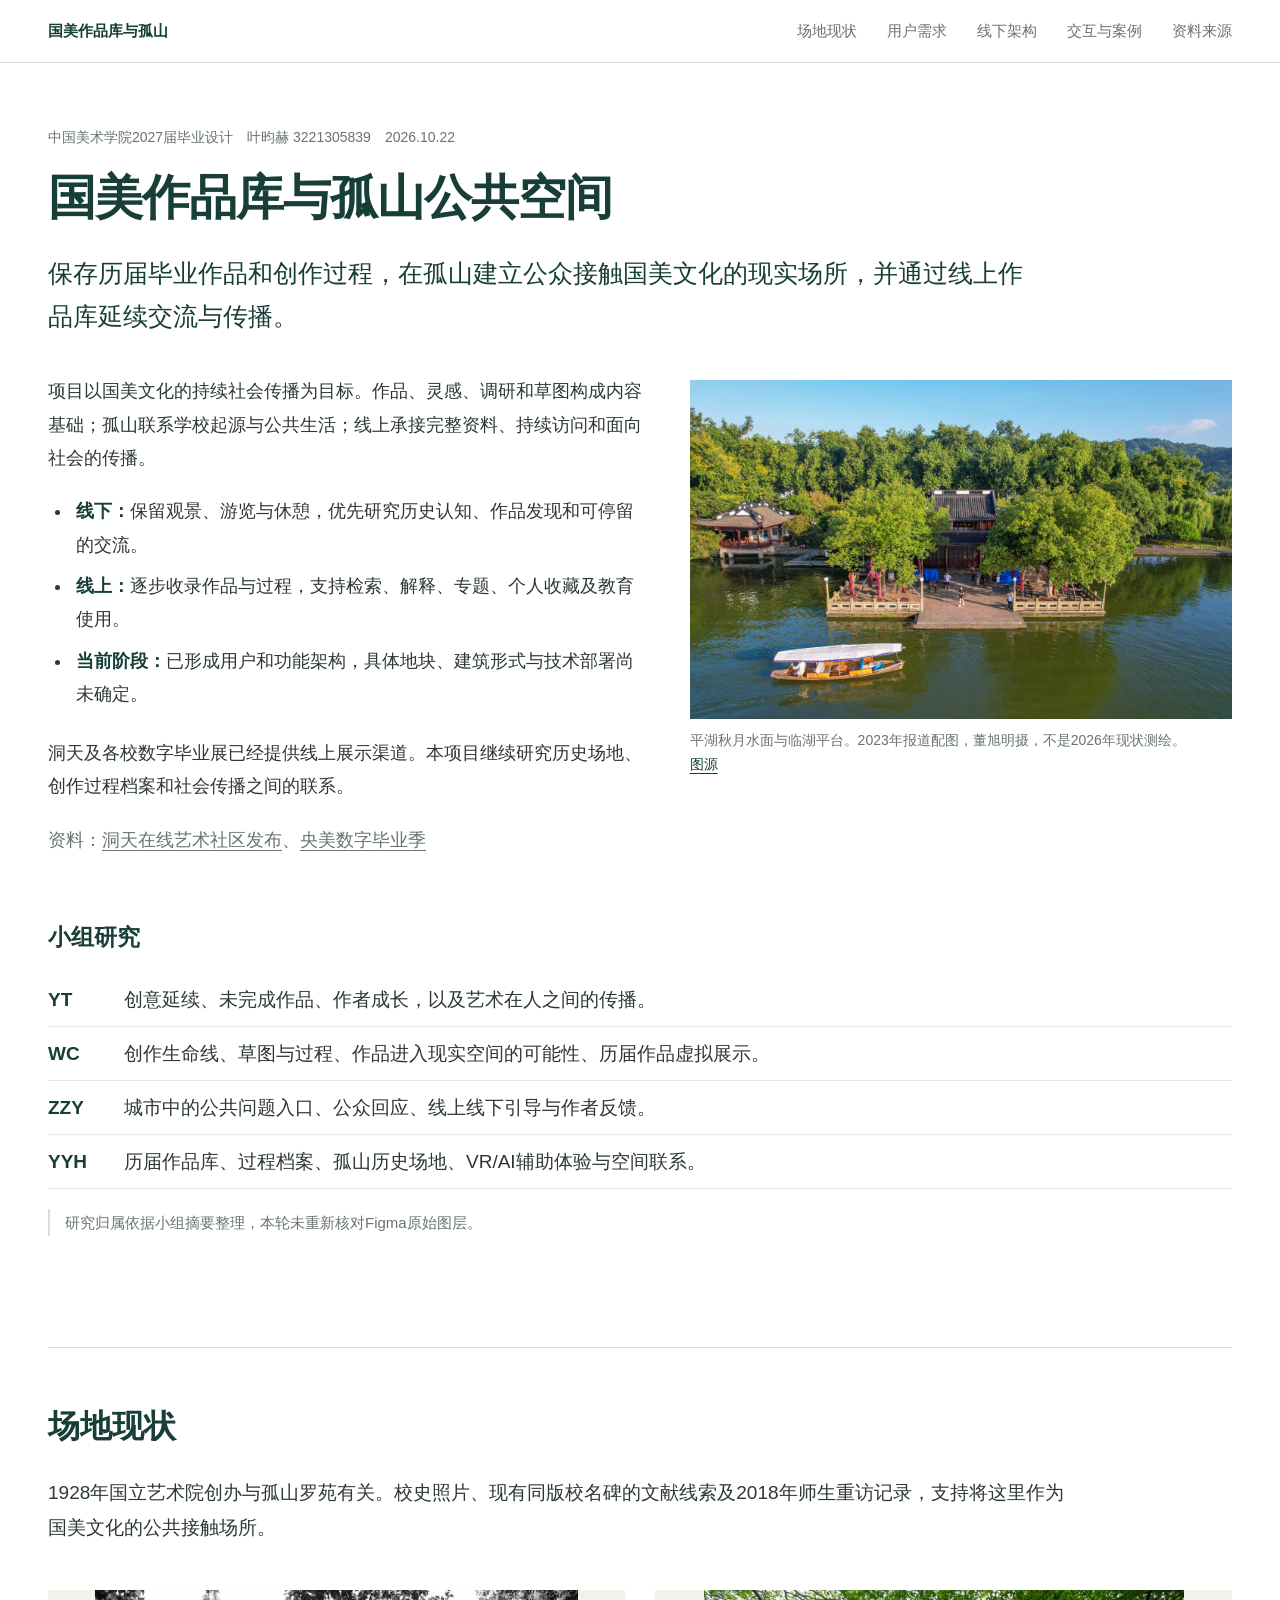
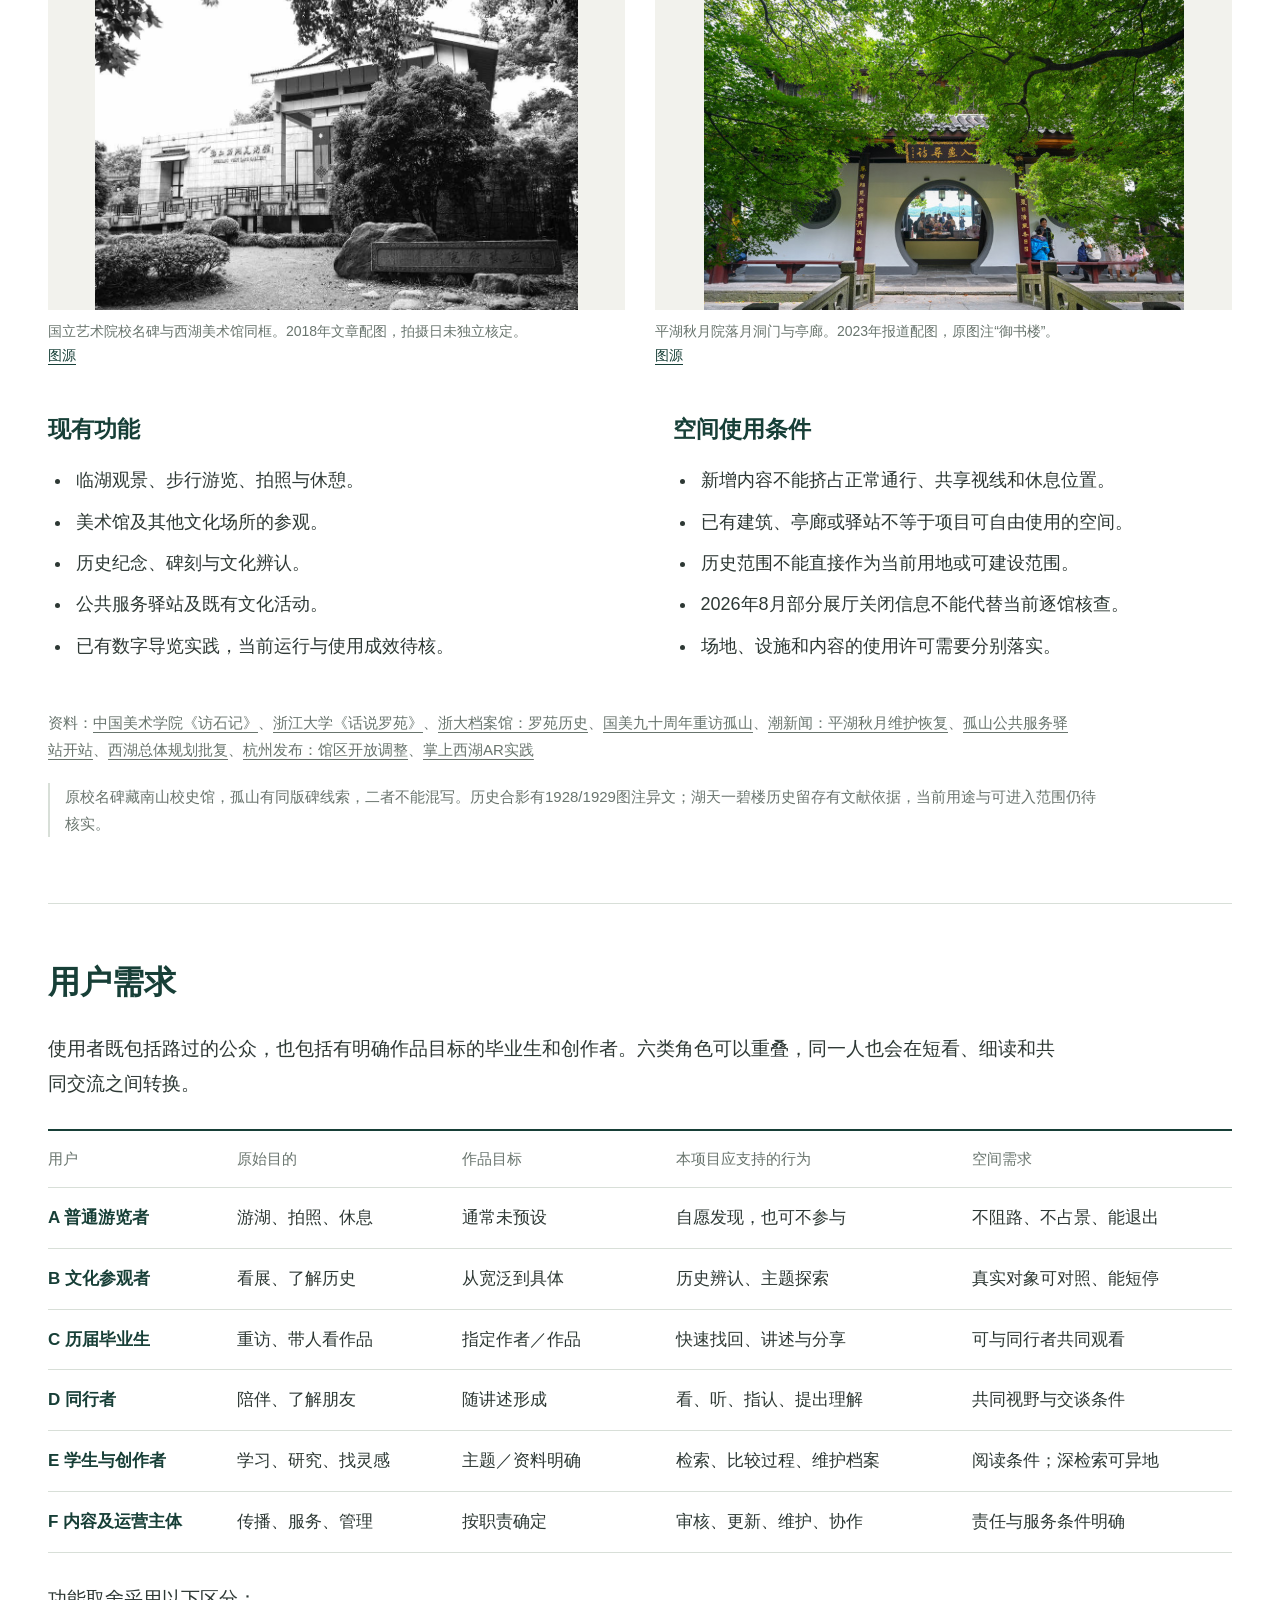
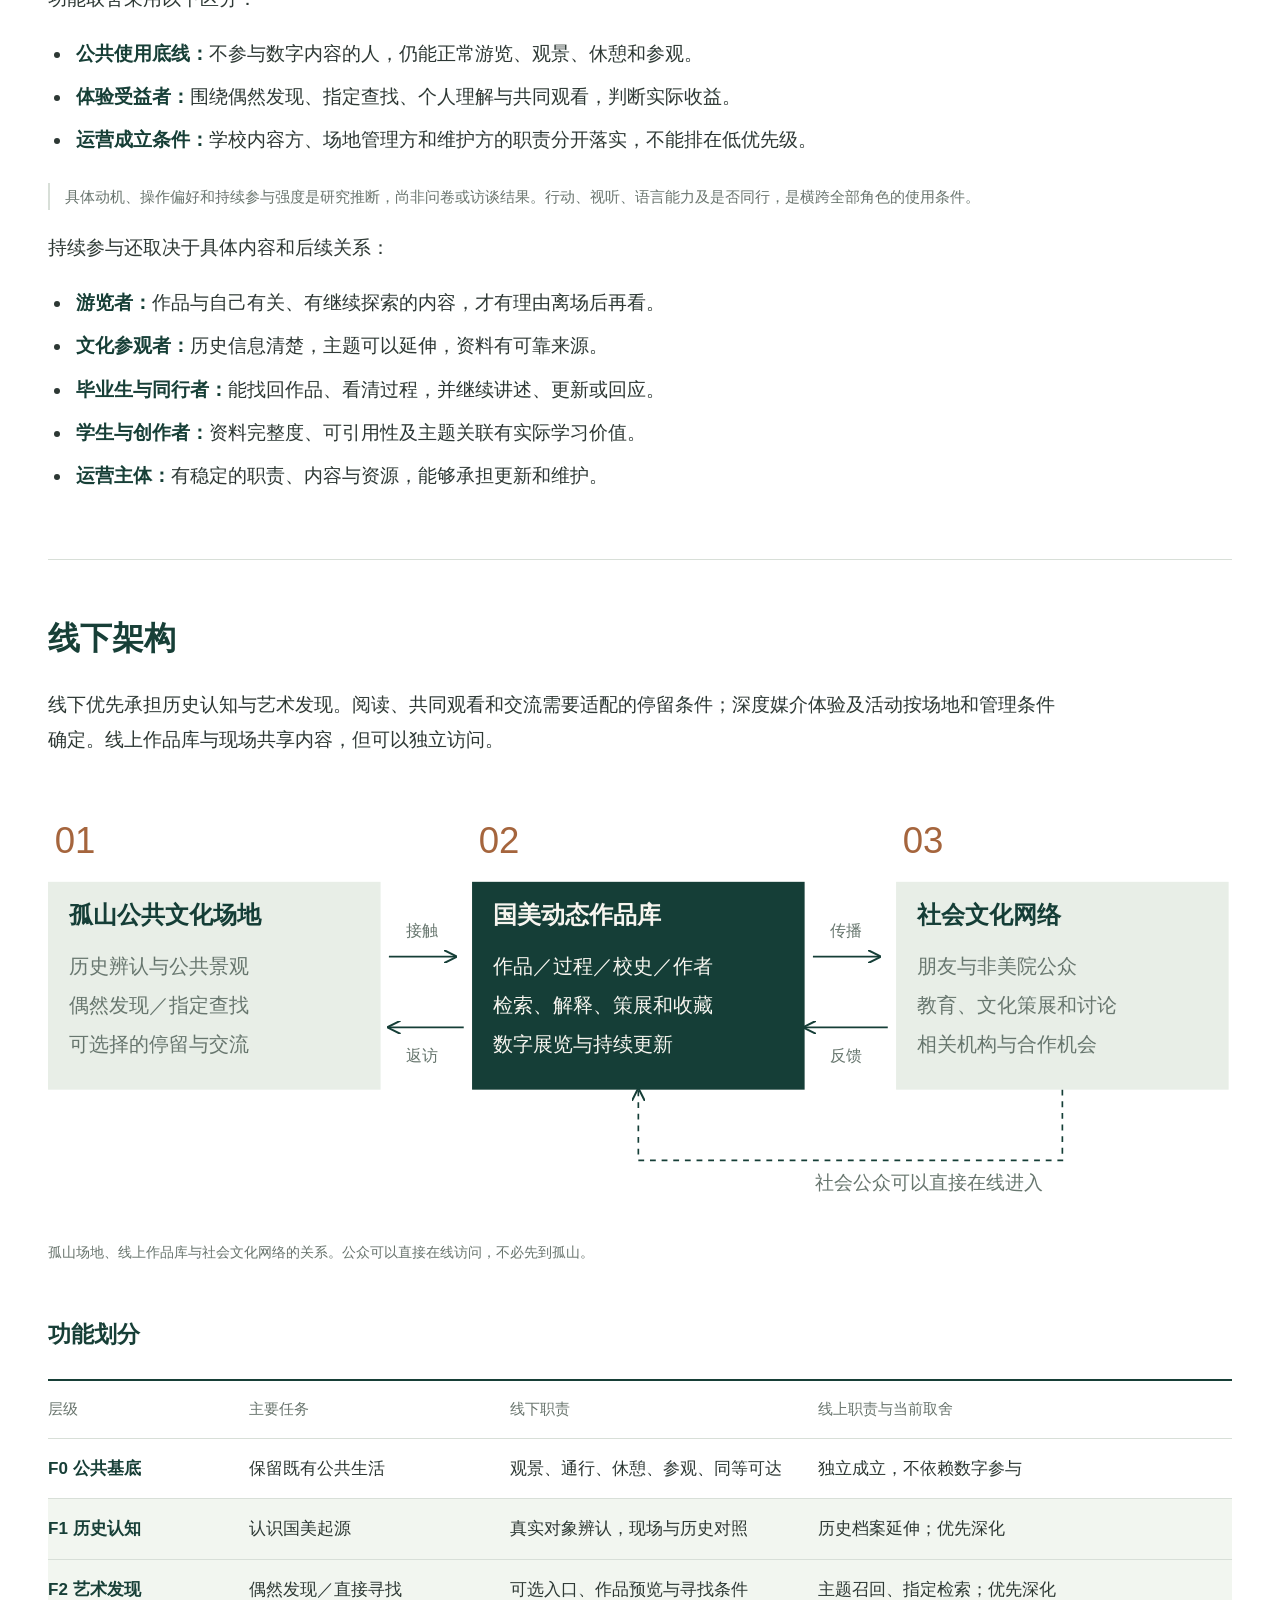
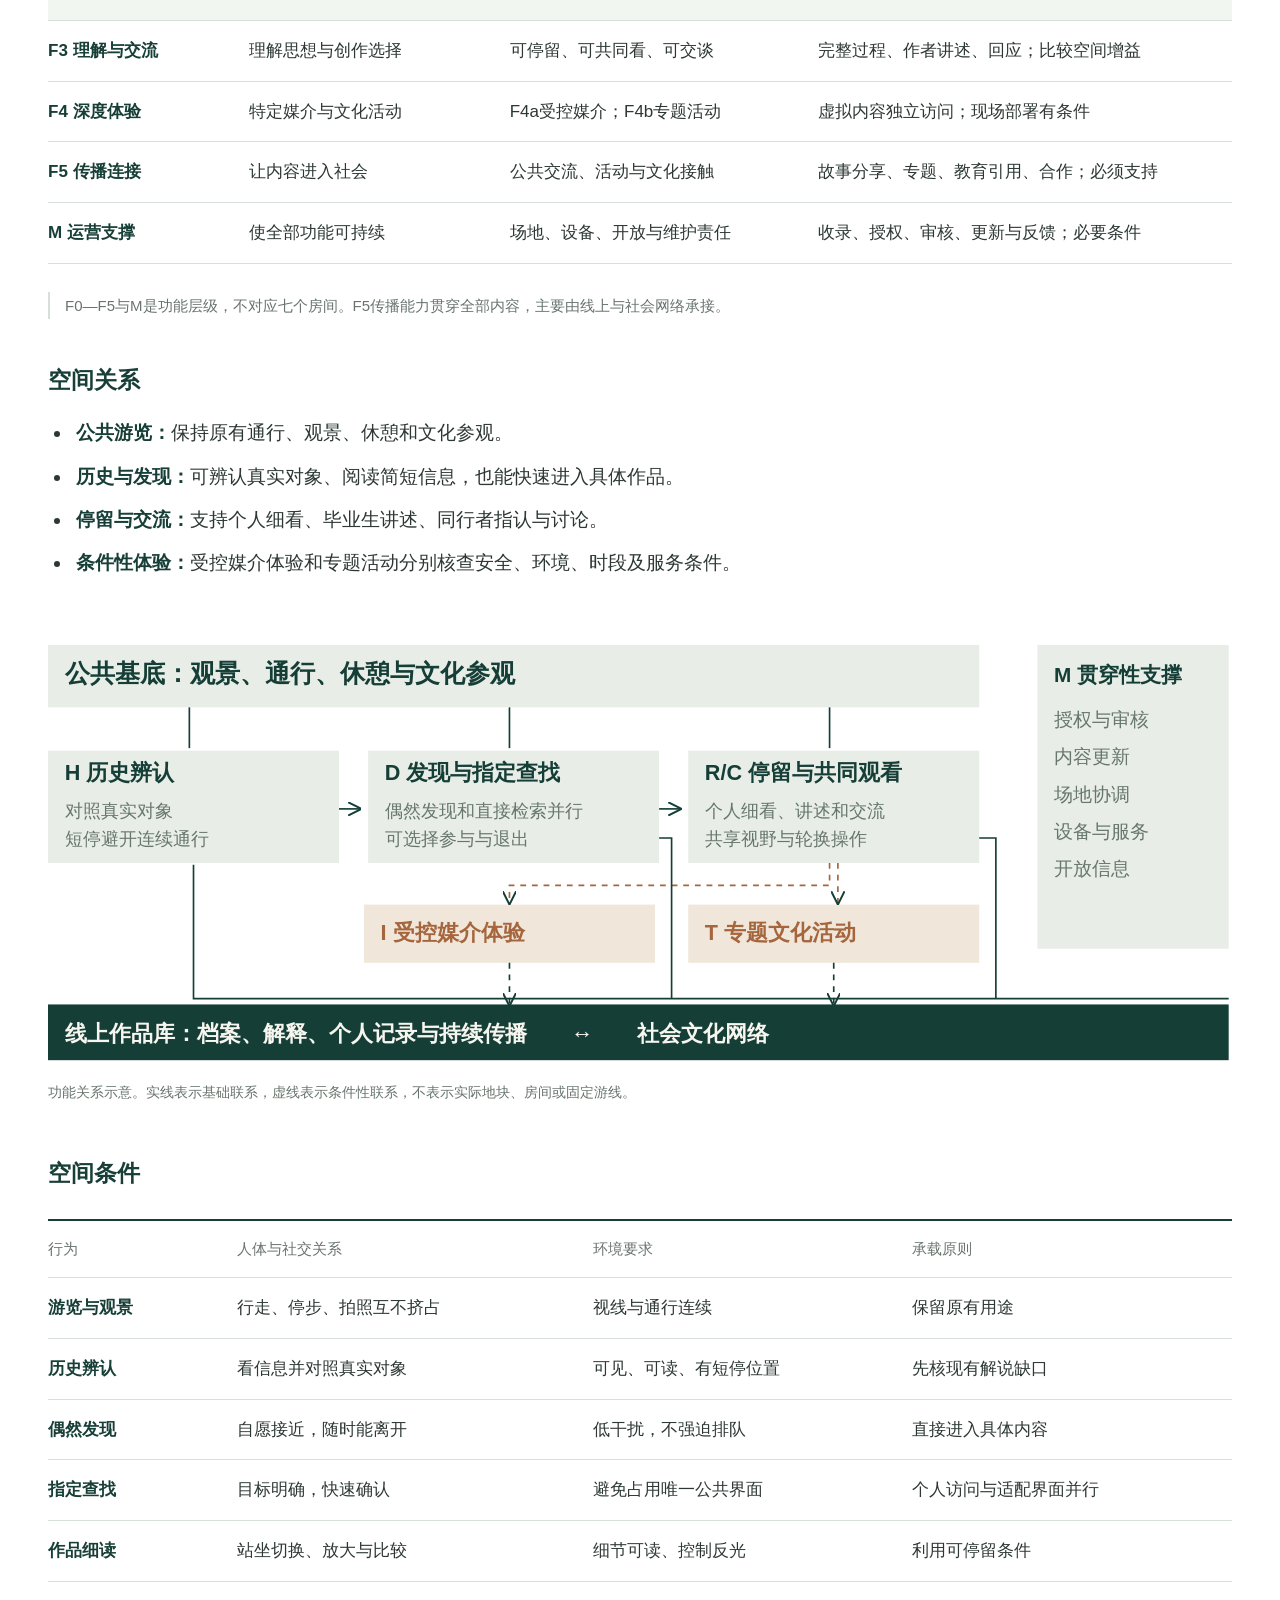
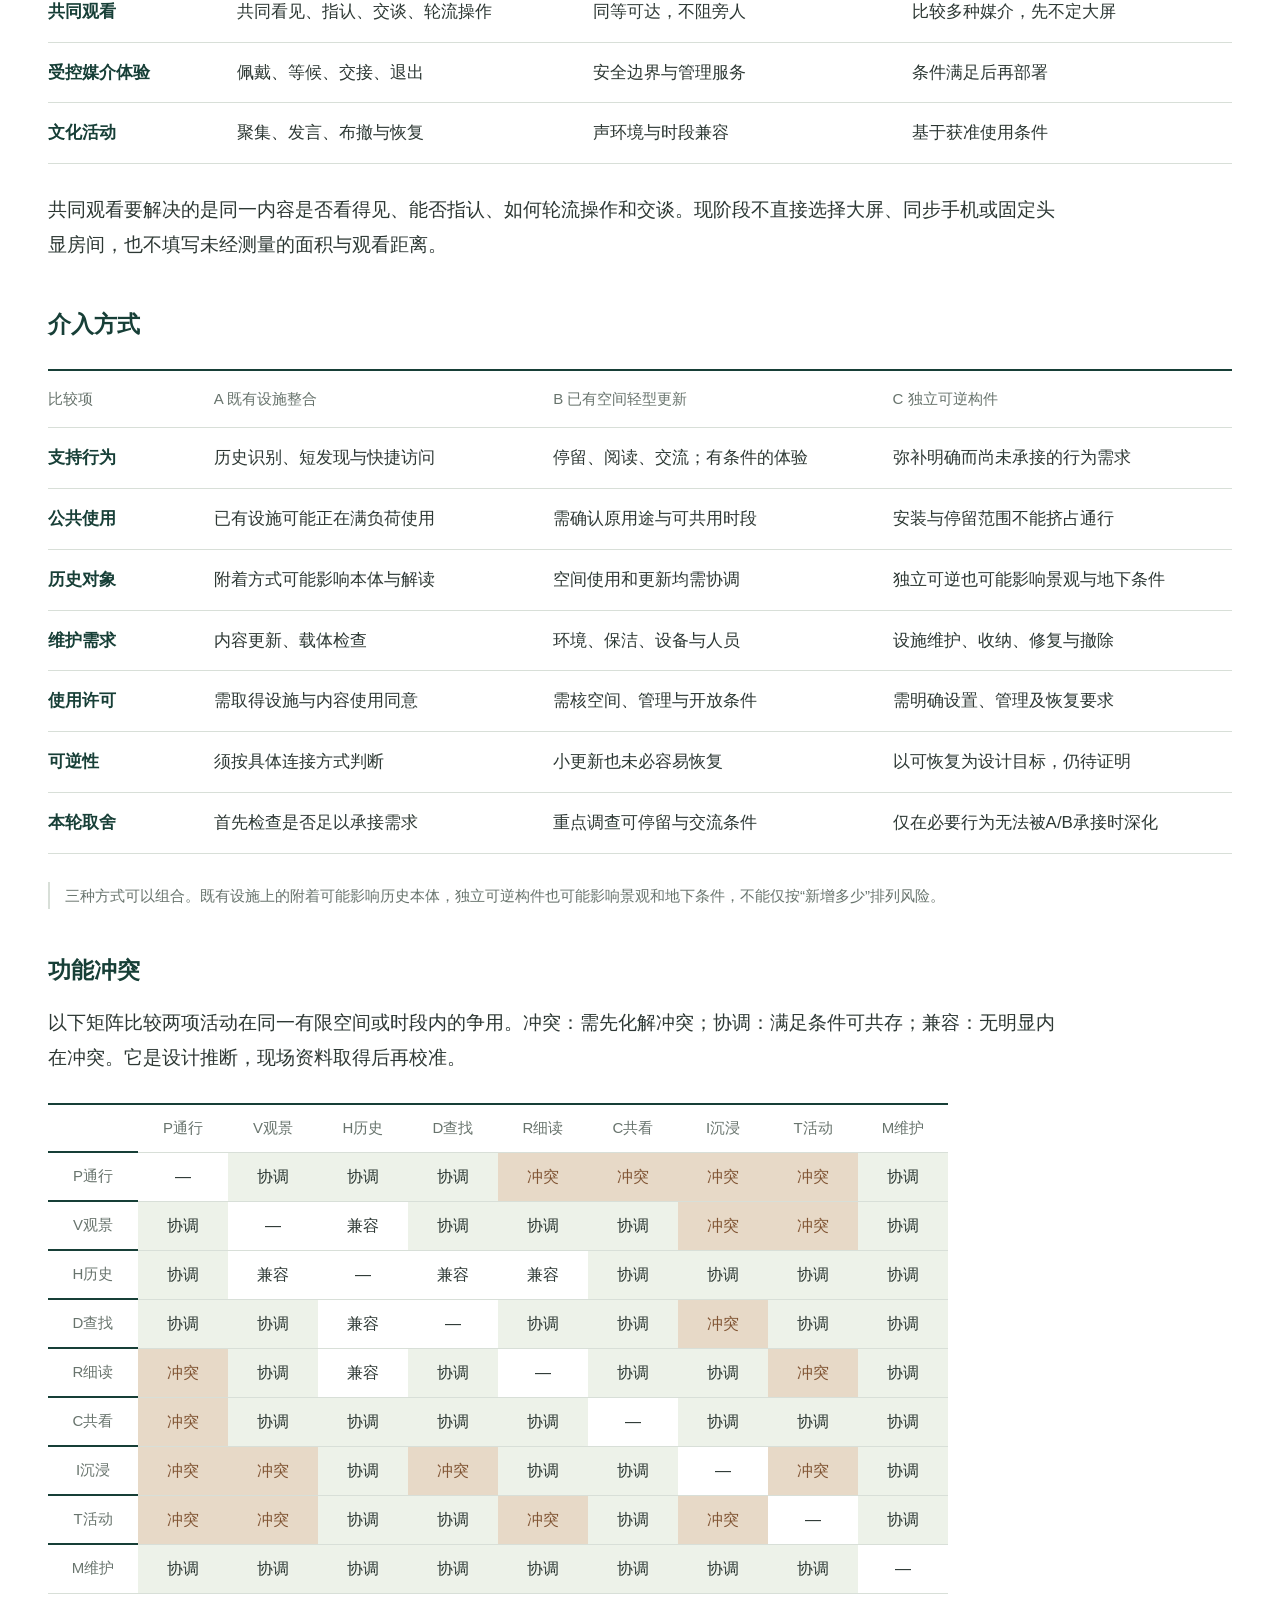
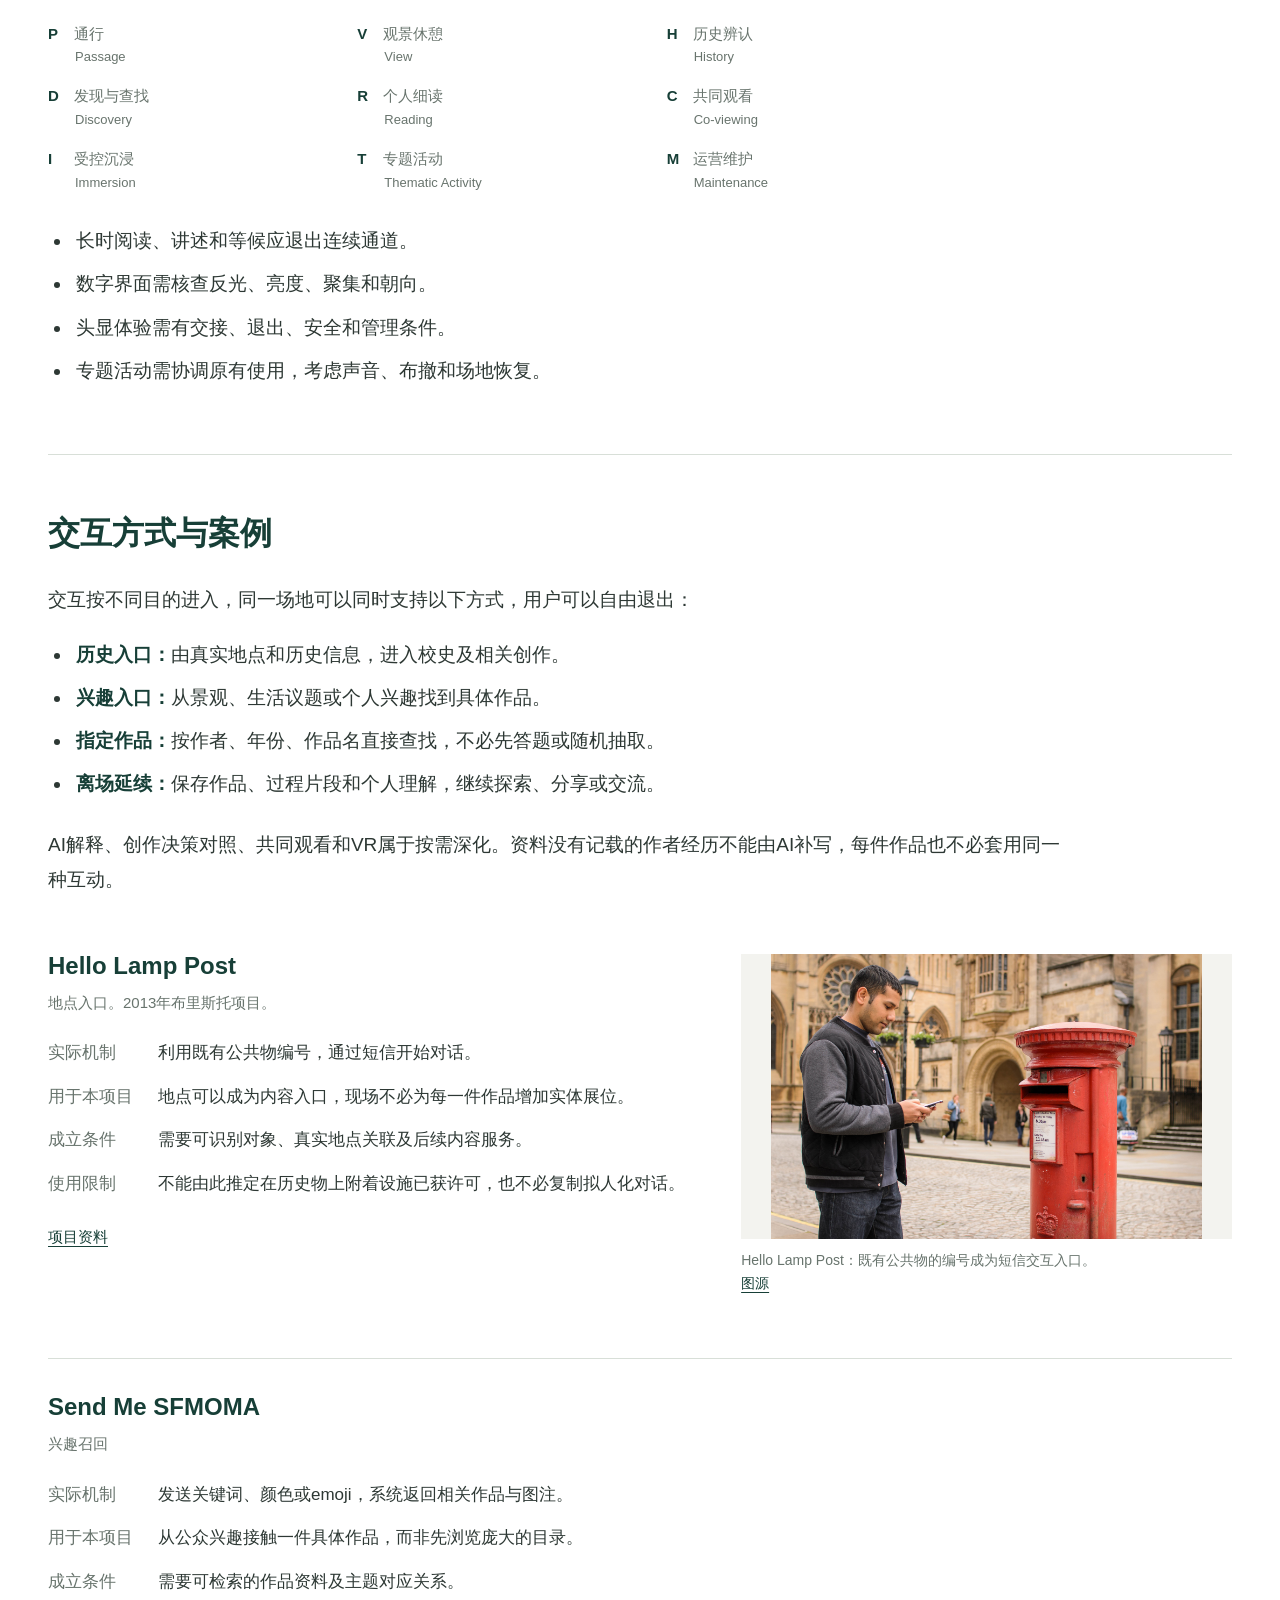
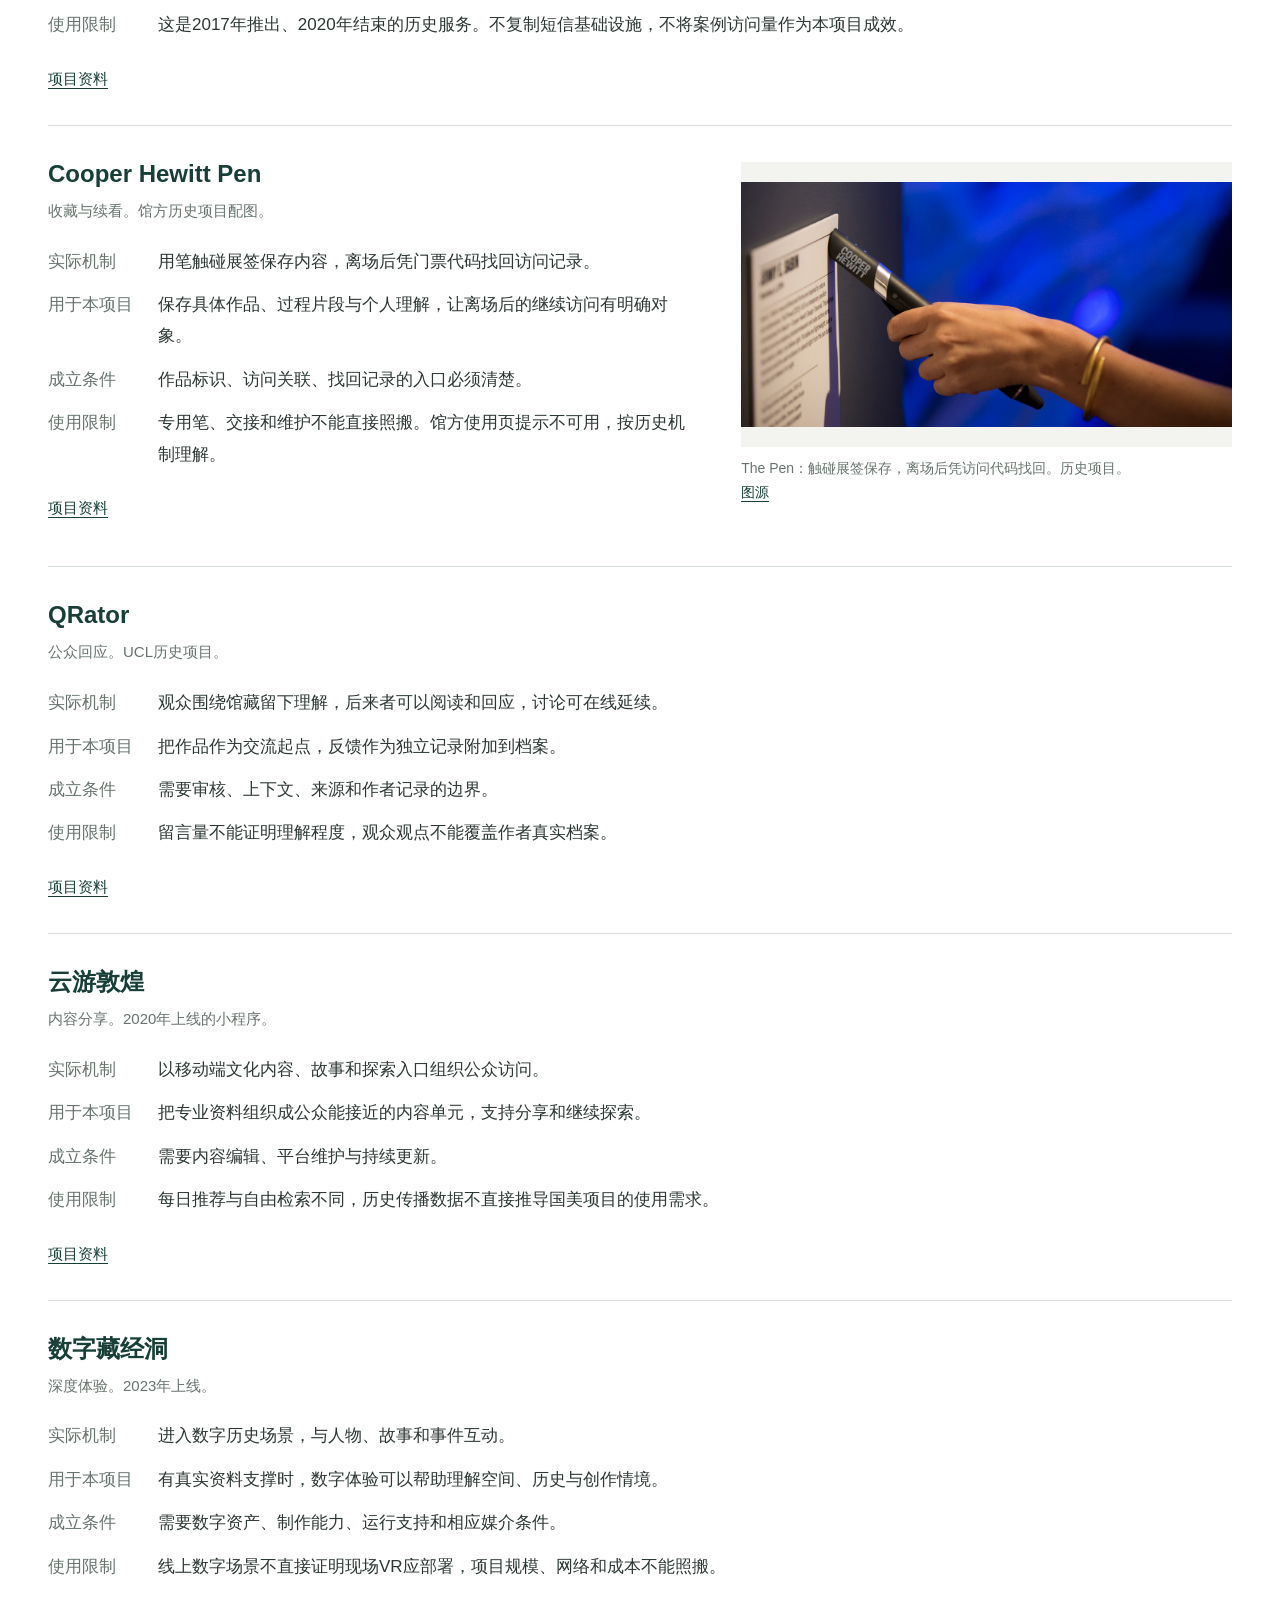
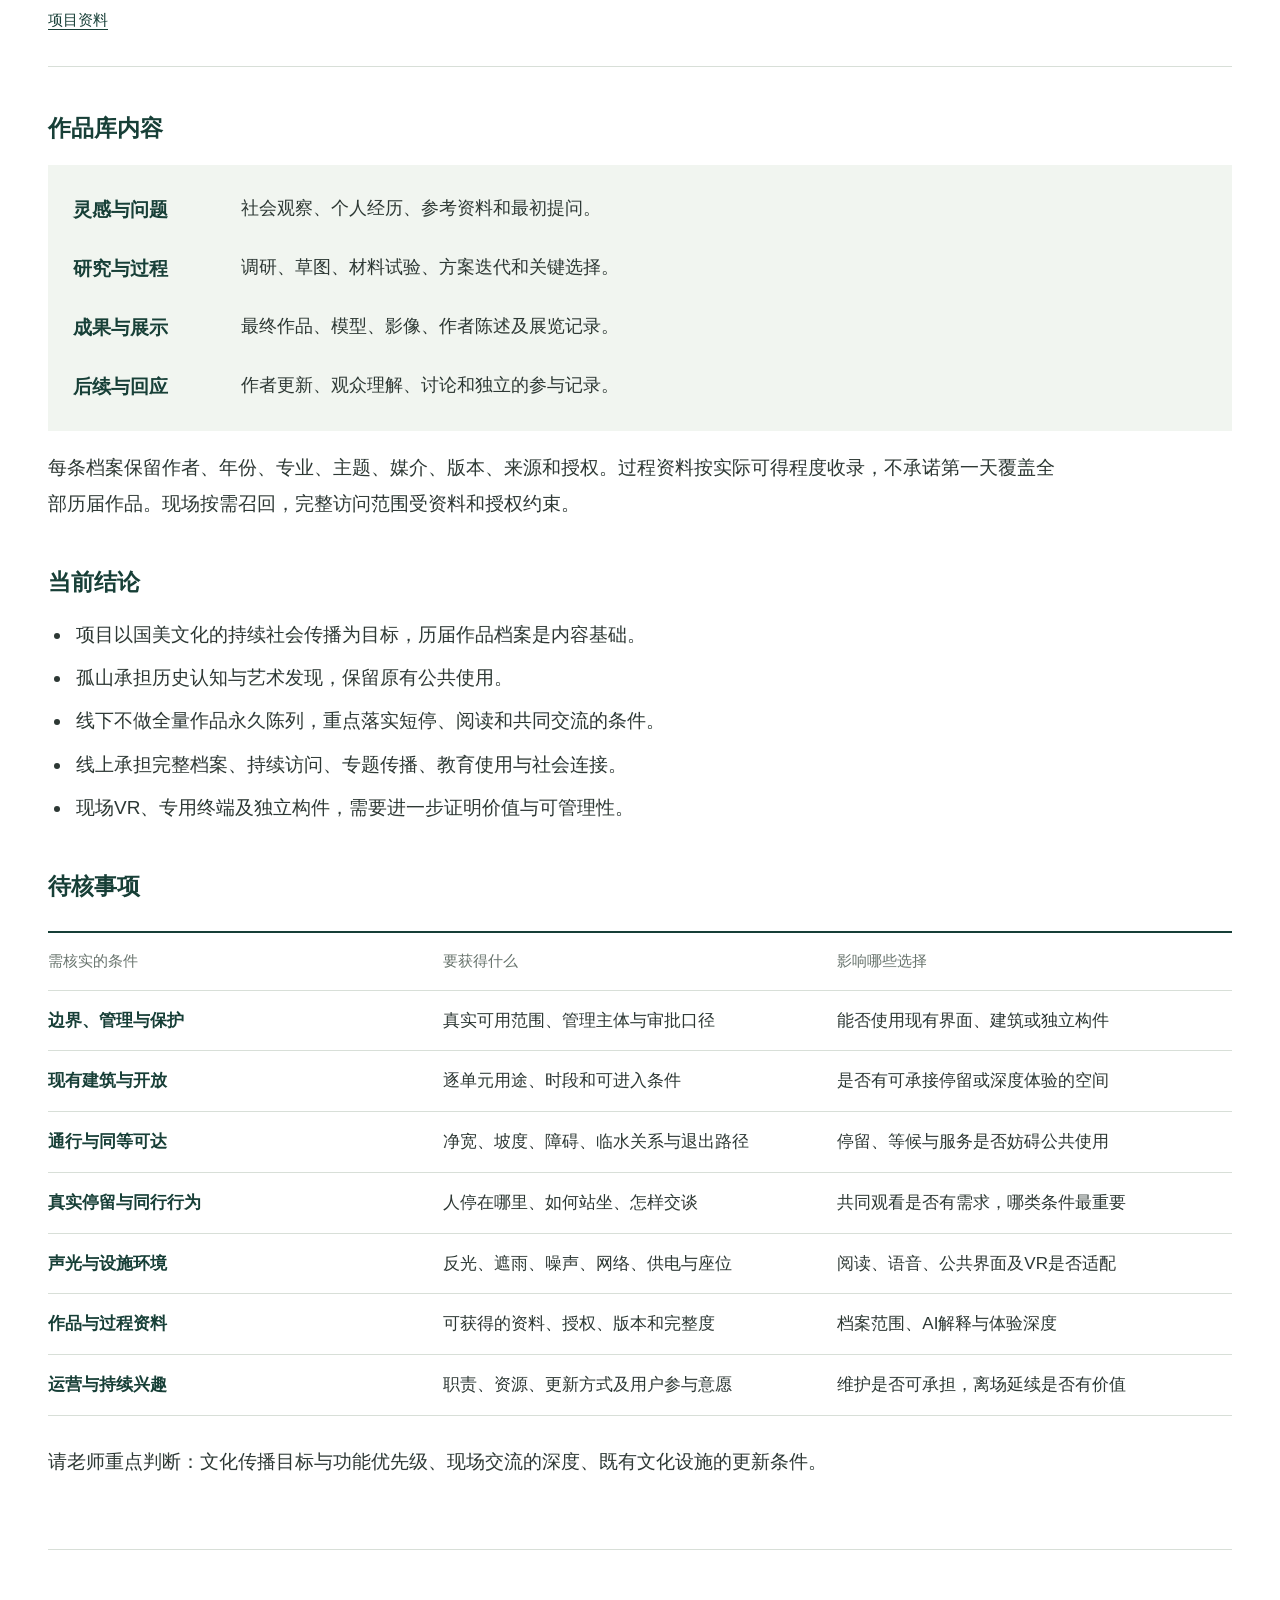
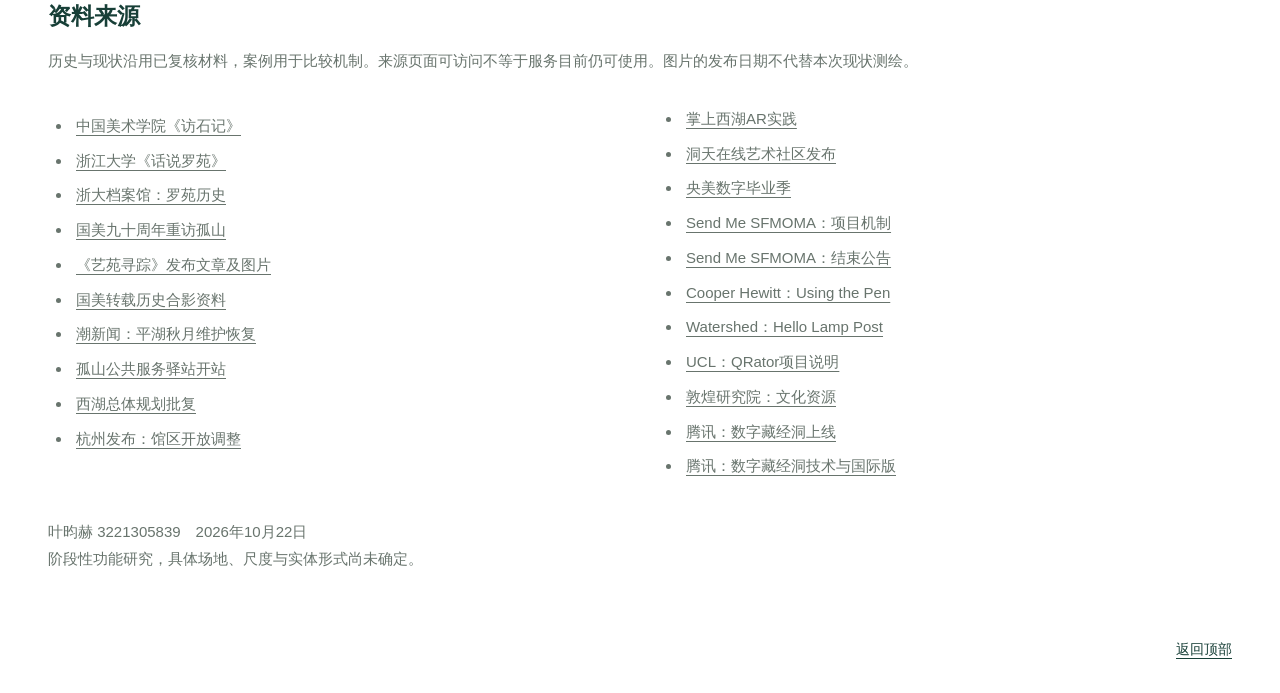
==== docs/index.html @ a3d54131 "Publish CAA Gushan research website v0.2 Research Website v0.2 | 2026-10-22 Continuous-scrolling res" ====
<!doctype html><html lang="zh-CN"><head><meta charset="utf-8"><meta name="viewport" content="width=device-width,initial-scale=1"><title>国美作品库与孤山公共空间</title><link rel="stylesheet" href="css/reading.css"><link rel="stylesheet" href="css/function-key.css"></head><body><nav aria-label="内容目录"><div class="nav-inner"><a class="home" href="#overview">国美作品库与孤山</a><a href="#site">场地现状</a><a href="#users">用户需求</a><a href="#architecture">线下架构</a><a href="#interaction">交互与案例</a><a href="#sources">资料来源</a></div></nav><main>
<header id="overview" class="intro">
<p class="byline">中国美术学院2027届毕业设计　叶昀赫 3221305839　2026.10.22</p>
<h1>国美作品库与孤山公共空间</h1>
<p class="intro-text">保存历届毕业作品和创作过程，在孤山建立公众接触国美文化的现实场所，并通过线上作品库延续交流与传播。</p>
<div class="intro-layout"><div>
<p>项目以国美文化的持续社会传播为目标。作品、灵感、调研和草图构成内容基础；孤山联系学校起源与公共生活；线上承接完整资料、持续访问和面向社会的传播。</p>
<ul class=""><li><b>线下：</b>保留观景、游览与休憩，优先研究历史认知、作品发现和可停留的交流。</li><li><b>线上：</b>逐步收录作品与过程，支持检索、解释、专题、个人收藏及教育使用。</li><li><b>当前阶段：</b>已形成用户和功能架构，具体地块、建筑形式与技术部署尚未确定。</li></ul>
<p>洞天及各校数字毕业展已经提供线上展示渠道。本项目继续研究历史场地、创作过程档案和社会传播之间的联系。</p>
<p class="source">资料：<a href="https://en.caa.edu.cn/info/1111/2925.htm" target="_blank" rel="noopener">洞天在线艺术社区发布</a>、<a href="https://www.cafa.edu.cn/st/2025/90133125.htm" target="_blank" rel="noopener">央美数字毕业季</a></p>
</div><figure class=""><a href="https://tidenews.com.cn/news.html?id=2544083" target="_blank" rel="noopener"><img src="assets/images/lake.jpg" alt="平湖秋月水面与临湖平台。2023年报道配图，董旭明摄，不是2026年现状测绘。"></a><figcaption>平湖秋月水面与临湖平台。2023年报道配图，董旭明摄，不是2026年现状测绘。 <a href="https://tidenews.com.cn/news.html?id=2544083" target="_blank" rel="noopener">图源</a></figcaption></figure></div>
<h3>小组研究</h3>
<dl class="team">
<div><dt>YT</dt><dd>创意延续、未完成作品、作者成长，以及艺术在人之间的传播。</dd></div>
<div><dt>WC</dt><dd>创作生命线、草图与过程、作品进入现实空间的可能性、历届作品虚拟展示。</dd></div>
<div><dt>ZZY</dt><dd>城市中的公共问题入口、公众回应、线上线下引导与作者反馈。</dd></div>
<div><dt>YYH</dt><dd>历届作品库、过程档案、孤山历史场地、VR/AI辅助体验与空间联系。</dd></div>
</dl><p class="note">研究归属依据小组摘要整理，本轮未重新核对Figma原始图层。</p>
</header>

<section id="site"><h2>场地现状</h2>
<p>1928年国立艺术院创办与孤山罗苑有关。校史照片、现有同版校名碑的文献线索及2018年师生重访记录，支持将这里作为国美文化的公共接触场所。</p>
<div class="image-pair"><figure class=""><a href="https://www.sohu.com/a/258693115_664182" target="_blank" rel="noopener"><img src="assets/images/stone.jpg" alt="国立艺术院校名碑与西湖美术馆同框。2018年文章配图，拍摄日未独立核定。"></a><figcaption>国立艺术院校名碑与西湖美术馆同框。2018年文章配图，拍摄日未独立核定。 <a href="https://www.sohu.com/a/258693115_664182" target="_blank" rel="noopener">图源</a></figcaption></figure><figure class=""><a href="https://tidenews.com.cn/news.html?id=2544083" target="_blank" rel="noopener"><img src="assets/images/gate.jpg" alt="平湖秋月院落月洞门与亭廊。2023年报道配图，原图注“御书楼”。"></a><figcaption>平湖秋月院落月洞门与亭廊。2023年报道配图，原图注“御书楼”。 <a href="https://tidenews.com.cn/news.html?id=2544083" target="_blank" rel="noopener">图源</a></figcaption></figure></div>
<div class="two-columns"><div><h3>现有功能</h3>
<ul class=""><li>临湖观景、步行游览、拍照与休憩。</li><li>美术馆及其他文化场所的参观。</li><li>历史纪念、碑刻与文化辨认。</li><li>公共服务驿站及既有文化活动。</li><li>已有数字导览实践，当前运行与使用成效待核。</li></ul>
</div><div><h3>空间使用条件</h3>
<ul class=""><li>新增内容不能挤占正常通行、共享视线和休息位置。</li><li>已有建筑、亭廊或驿站不等于项目可自由使用的空间。</li><li>历史范围不能直接作为当前用地或可建设范围。</li><li>2026年8月部分展厅关闭信息不能代替当前逐馆核查。</li><li>场地、设施和内容的使用许可需要分别落实。</li></ul></div></div>
<p class="source">资料：<a href="https://www.caa.edu.cn/info/1332/2416702.htm" target="_blank" rel="noopener">中国美术学院《访石记》</a>、<a href="https://www.zju.edu.cn/2019/0426/c32917a1510354/pagem.htm" target="_blank" rel="noopener">浙江大学《话说罗苑》</a>、<a href="https://acv.zju.edu.cn/site/bgxw_view.html?id=1302" target="_blank" rel="noopener">浙大档案馆：罗苑历史</a>、<a href="https://www.caa.edu.cn/info/1289/2615.htm" target="_blank" rel="noopener">国美九十周年重访孤山</a>、<a href="https://tidenews.com.cn/news.html?id=2544083" target="_blank" rel="noopener">潮新闻：平湖秋月维护恢复</a>、<a href="https://z.hangzhou.com.cn/2021/jd100zn/content/content_7999952.html" target="_blank" rel="noopener">孤山公共服务驿站开站</a>、<a href="https://www.forestry.gov.cn/lyj/1/gsgg/20260727/682232.html" target="_blank" rel="noopener">西湖总体规划批复</a>、<a href="https://www.sina.cn/news/detail/5330403129032885.html" target="_blank" rel="noopener">杭州发布：馆区开放调整</a>、<a href="https://www.sensetime.com/hk/news/41154839/" target="_blank" rel="noopener">掌上西湖AR实践</a></p>
<p class="note">原校名碑藏南山校史馆，孤山有同版碑线索，二者不能混写。历史合影有1928/1929图注异文；湖天一碧楼历史留存有文献依据，当前用途与可进入范围仍待核实。</p>
</section>

<section id="users"><h2>用户需求</h2>
<p>使用者既包括路过的公众，也包括有明确作品目标的毕业生和创作者。六类角色可以重叠，同一人也会在短看、细读和共同交流之间转换。</p>
<div class="table-scroll" role="region" tabindex="0" aria-label="同时服务偶然接触与带着目标的使用者"><table class="users"><thead><tr><th>用户</th><th>原始目的</th><th>作品目标</th><th>本项目应支持的行为</th><th>空间需求</th></tr></thead><tbody><tr><td>A 普通游览者</td><td>游湖、拍照、休息</td><td>通常未预设</td><td>自愿发现，也可不参与</td><td>不阻路、不占景、能退出</td></tr><tr><td>B 文化参观者</td><td>看展、了解历史</td><td>从宽泛到具体</td><td>历史辨认、主题探索</td><td>真实对象可对照、能短停</td></tr><tr><td>C 历届毕业生</td><td>重访、带人看作品</td><td>指定作者／作品</td><td>快速找回、讲述与分享</td><td>可与同行者共同观看</td></tr><tr><td>D 同行者</td><td>陪伴、了解朋友</td><td>随讲述形成</td><td>看、听、指认、提出理解</td><td>共同视野与交谈条件</td></tr><tr><td>E 学生与创作者</td><td>学习、研究、找灵感</td><td>主题／资料明确</td><td>检索、比较过程、维护档案</td><td>阅读条件；深检索可异地</td></tr><tr><td>F 内容及运营主体</td><td>传播、服务、管理</td><td>按职责确定</td><td>审核、更新、维护、协作</td><td>责任与服务条件明确</td></tr></tbody></table></div>
<p>功能取舍采用以下区分：</p>
<ul class=""><li><b>公共使用底线：</b>不参与数字内容的人，仍能正常游览、观景、休憩和参观。</li><li><b>体验受益者：</b>围绕偶然发现、指定查找、个人理解与共同观看，判断实际收益。</li><li><b>运营成立条件：</b>学校内容方、场地管理方和维护方的职责分开落实，不能排在低优先级。</li></ul>
<p class="note">具体动机、操作偏好和持续参与强度是研究推断，尚非问卷或访谈结果。行动、视听、语言能力及是否同行，是横跨全部角色的使用条件。</p>
<p>持续参与还取决于具体内容和后续关系：</p>
<ul class=""><li><b>游览者：</b>作品与自己有关、有继续探索的内容，才有理由离场后再看。</li><li><b>文化参观者：</b>历史信息清楚，主题可以延伸，资料有可靠来源。</li><li><b>毕业生与同行者：</b>能找回作品、看清过程，并继续讲述、更新或回应。</li><li><b>学生与创作者：</b>资料完整度、可引用性及主题关联有实际学习价值。</li><li><b>运营主体：</b>有稳定的职责、内容与资源，能够承担更新和维护。</li></ul>
</section>

<section id="architecture"><h2>线下架构</h2>
<p>线下优先承担历史认知与艺术发现。阅读、共同观看和交流需要适配的停留条件；深度媒介体验及活动按场地和管理条件确定。线上作品库与现场共享内容，但可以独立访问。</p>
<figure class="diagram"><img src="assets/diagrams/孤山_作品库_社会网络.svg" alt="孤山场地、线上作品库与社会文化网络的关系。公众可以直接在线访问，不必先到孤山。"><figcaption>孤山场地、线上作品库与社会文化网络的关系。公众可以直接在线访问，不必先到孤山。</figcaption></figure>
<h3>功能划分</h3>
<div class="table-scroll" role="region" tabindex="0" aria-label="线下优先确立历史认知与艺术发现"><table class="functions"><thead><tr><th>层级</th><th>主要任务</th><th>线下职责</th><th>线上职责与当前取舍</th></tr></thead><tbody><tr><td>F0 公共基底</td><td>保留既有公共生活</td><td>观景、通行、休憩、参观、同等可达</td><td>独立成立，不依赖数字参与</td></tr><tr><td>F1 历史认知</td><td>认识国美起源</td><td>真实对象辨认，现场与历史对照</td><td>历史档案延伸；优先深化</td></tr><tr><td>F2 艺术发现</td><td>偶然发现／直接寻找</td><td>可选入口、作品预览与寻找条件</td><td>主题召回、指定检索；优先深化</td></tr><tr><td>F3 理解与交流</td><td>理解思想与创作选择</td><td>可停留、可共同看、可交谈</td><td>完整过程、作者讲述、回应；比较空间增益</td></tr><tr><td>F4 深度体验</td><td>特定媒介与文化活动</td><td>F4a受控媒介；F4b专题活动</td><td>虚拟内容独立访问；现场部署有条件</td></tr><tr><td>F5 传播连接</td><td>让内容进入社会</td><td>公共交流、活动与文化接触</td><td>故事分享、专题、教育引用、合作；必须支持</td></tr><tr><td>M 运营支撑</td><td>使全部功能可持续</td><td>场地、设备、开放与维护责任</td><td>收录、授权、审核、更新与反馈；必要条件</td></tr></tbody></table></div>
<p class="note">F0—F5与M是功能层级，不对应七个房间。F5传播能力贯穿全部内容，主要由线上与社会网络承接。</p>
<h3>空间关系</h3>
<ul class=""><li><b>公共游览：</b>保持原有通行、观景、休憩和文化参观。</li><li><b>历史与发现：</b>可辨认真实对象、阅读简短信息，也能快速进入具体作品。</li><li><b>停留与交流：</b>支持个人细看、毕业生讲述、同行者指认与讨论。</li><li><b>条件性体验：</b>受控媒介体验和专题活动分别核查安全、环境、时段及服务条件。</li></ul>
<figure class="diagram"><img src="assets/diagrams/关键功能空间关系_v0.2.svg" alt="功能关系示意。实线表示基础联系，虚线表示条件性联系，不表示实际地块、房间或固定游线。"><figcaption>功能关系示意。实线表示基础联系，虚线表示条件性联系，不表示实际地块、房间或固定游线。</figcaption></figure>
<h3>空间条件</h3>
<div class="table-scroll" role="region" tabindex="0" aria-label="功能要落实到人的站位、视线与使用条件"><table class="behavior"><thead><tr><th>行为</th><th>人体与社交关系</th><th>环境要求</th><th>承载原则</th></tr></thead><tbody><tr><td>游览与观景</td><td>行走、停步、拍照互不挤占</td><td>视线与通行连续</td><td>保留原有用途</td></tr><tr><td>历史辨认</td><td>看信息并对照真实对象</td><td>可见、可读、有短停位置</td><td>先核现有解说缺口</td></tr><tr><td>偶然发现</td><td>自愿接近，随时能离开</td><td>低干扰，不强迫排队</td><td>直接进入具体内容</td></tr><tr><td>指定查找</td><td>目标明确，快速确认</td><td>避免占用唯一公共界面</td><td>个人访问与适配界面并行</td></tr><tr><td>作品细读</td><td>站坐切换、放大与比较</td><td>细节可读、控制反光</td><td>利用可停留条件</td></tr><tr><td>共同观看</td><td>共同看见、指认、交谈、轮流操作</td><td>同等可达，不阻旁人</td><td>比较多种媒介，先不定大屏</td></tr><tr><td>受控媒介体验</td><td>佩戴、等候、交接、退出</td><td>安全边界与管理服务</td><td>条件满足后再部署</td></tr><tr><td>文化活动</td><td>聚集、发言、布撤与恢复</td><td>声环境与时段兼容</td><td>基于获准使用条件</td></tr></tbody></table></div>
<p>共同观看要解决的是同一内容是否看得见、能否指认、如何轮流操作和交谈。现阶段不直接选择大屏、同步手机或固定头显房间，也不填写未经测量的面积与观看距离。</p>
<h3>介入方式</h3>
<div class="table-scroll" role="region" tabindex="0" aria-label="先比较现有资源，再论证新增构件"><table class="strategy"><thead><tr><th>比较项</th><th>A 既有设施整合</th><th>B 已有空间轻型更新</th><th>C 独立可逆构件</th></tr></thead><tbody><tr><td>支持行为</td><td>历史识别、短发现与快捷访问</td><td>停留、阅读、交流；有条件的体验</td><td>弥补明确而尚未承接的行为需求</td></tr><tr><td>公共使用</td><td>已有设施可能正在满负荷使用</td><td>需确认原用途与可共用时段</td><td>安装与停留范围不能挤占通行</td></tr><tr><td>历史对象</td><td>附着方式可能影响本体与解读</td><td>空间使用和更新均需协调</td><td>独立可逆也可能影响景观与地下条件</td></tr><tr><td>维护需求</td><td>内容更新、载体检查</td><td>环境、保洁、设备与人员</td><td>设施维护、收纳、修复与撤除</td></tr><tr><td>使用许可</td><td>需取得设施与内容使用同意</td><td>需核空间、管理与开放条件</td><td>需明确设置、管理及恢复要求</td></tr><tr><td>可逆性</td><td>须按具体连接方式判断</td><td>小更新也未必容易恢复</td><td>以可恢复为设计目标，仍待证明</td></tr><tr><td>本轮取舍</td><td>首先检查是否足以承接需求</td><td>重点调查可停留与交流条件</td><td>仅在必要行为无法被A/B承接时深化</td></tr></tbody></table></div>
<p class="note">三种方式可以组合。既有设施上的附着可能影响历史本体，独立可逆构件也可能影响景观和地下条件，不能仅按“新增多少”排列风险。</p>
<h3>功能冲突</h3>
<p>以下矩阵比较两项活动在同一有限空间或时段内的争用。冲突：需先化解冲突；协调：满足条件可共存；兼容：无明显内在冲突。它是设计推断，现场资料取得后再校准。</p>
<div class="table-scroll" role="region" tabindex="0" aria-label="冲突来自同一空间和时段的争用"><table class="matrix"><thead><tr><th></th><th>P通行</th><th>V观景</th><th>H历史</th><th>D查找</th><th>R细读</th><th>C共看</th><th>I沉浸</th><th>T活动</th><th>M维护</th></tr></thead><tbody><tr><th>P通行</th><td class="">—</td><td class="conditional">协调</td><td class="conditional">协调</td><td class="conditional">协调</td><td class="high">冲突</td><td class="high">冲突</td><td class="high">冲突</td><td class="high">冲突</td><td class="conditional">协调</td></tr><tr><th>V观景</th><td class="conditional">协调</td><td class="">—</td><td class="">兼容</td><td class="conditional">协调</td><td class="conditional">协调</td><td class="conditional">协调</td><td class="high">冲突</td><td class="high">冲突</td><td class="conditional">协调</td></tr><tr><th>H历史</th><td class="conditional">协调</td><td class="">兼容</td><td class="">—</td><td class="">兼容</td><td class="">兼容</td><td class="conditional">协调</td><td class="conditional">协调</td><td class="conditional">协调</td><td class="conditional">协调</td></tr><tr><th>D查找</th><td class="conditional">协调</td><td class="conditional">协调</td><td class="">兼容</td><td class="">—</td><td class="conditional">协调</td><td class="conditional">协调</td><td class="high">冲突</td><td class="conditional">协调</td><td class="conditional">协调</td></tr><tr><th>R细读</th><td class="high">冲突</td><td class="conditional">协调</td><td class="">兼容</td><td class="conditional">协调</td><td class="">—</td><td class="conditional">协调</td><td class="conditional">协调</td><td class="high">冲突</td><td class="conditional">协调</td></tr><tr><th>C共看</th><td class="high">冲突</td><td class="conditional">协调</td><td class="conditional">协调</td><td class="conditional">协调</td><td class="conditional">协调</td><td class="">—</td><td class="conditional">协调</td><td class="conditional">协调</td><td class="conditional">协调</td></tr><tr><th>I沉浸</th><td class="high">冲突</td><td class="high">冲突</td><td class="conditional">协调</td><td class="high">冲突</td><td class="conditional">协调</td><td class="conditional">协调</td><td class="">—</td><td class="high">冲突</td><td class="conditional">协调</td></tr><tr><th>T活动</th><td class="high">冲突</td><td class="high">冲突</td><td class="conditional">协调</td><td class="conditional">协调</td><td class="high">冲突</td><td class="conditional">协调</td><td class="high">冲突</td><td class="">—</td><td class="conditional">协调</td></tr><tr><th>M维护</th><td class="conditional">协调</td><td class="conditional">协调</td><td class="conditional">协调</td><td class="conditional">协调</td><td class="conditional">协调</td><td class="conditional">协调</td><td class="conditional">协调</td><td class="conditional">协调</td><td class="">—</td></tr></tbody></table></div><dl class="function-key" aria-label="功能代号英文备注"><div><dt><b>P</b> 通行</dt><dd lang="en">Passage</dd></div><div><dt><b>V</b> 观景休憩</dt><dd lang="en">View</dd></div><div><dt><b>H</b> 历史辨认</dt><dd lang="en">History</dd></div><div><dt><b>D</b> 发现与查找</dt><dd lang="en">Discovery</dd></div><div><dt><b>R</b> 个人细读</dt><dd lang="en">Reading</dd></div><div><dt><b>C</b> 共同观看</dt><dd lang="en">Co-viewing</dd></div><div><dt><b>I</b> 受控沉浸</dt><dd lang="en">Immersion</dd></div><div><dt><b>T</b> 专题活动</dt><dd lang="en">Thematic Activity</dd></div><div><dt><b>M</b> 运营维护</dt><dd lang="en">Maintenance</dd></div></dl>
<ul class=""><li>长时阅读、讲述和等候应退出连续通道。</li><li>数字界面需核查反光、亮度、聚集和朝向。</li><li>头显体验需有交接、退出、安全和管理条件。</li><li>专题活动需协调原有使用，考虑声音、布撤和场地恢复。</li></ul>
</section>

<section id="interaction"><h2>交互方式与案例</h2>
<p>交互按不同目的进入，同一场地可以同时支持以下方式，用户可以自由退出：</p>
<ul class=""><li><b>历史入口：</b>由真实地点和历史信息，进入校史及相关创作。</li><li><b>兴趣入口：</b>从景观、生活议题或个人兴趣找到具体作品。</li><li><b>指定作品：</b>按作者、年份、作品名直接查找，不必先答题或随机抽取。</li><li><b>离场延续：</b>保存作品、过程片段和个人理解，继续探索、分享或交流。</li></ul>
<p>AI解释、创作决策对照、共同观看和VR属于按需深化。资料没有记载的作者经历不能由AI补写，每件作品也不必套用同一种互动。</p>
<article class="case illustrated"><div class="case-copy"><h3>Hello Lamp Post</h3><p class="case-sub">地点入口。2013年布里斯托项目。</p><dl class="case-fields"><div><dt>实际机制</dt><dd>利用既有公共物编号，通过短信开始对话。</dd></div><div><dt>用于本项目</dt><dd>地点可以成为内容入口，现场不必为每一件作品增加实体展位。</dd></div><div><dt>成立条件</dt><dd>需要可识别对象、真实地点关联及后续内容服务。</dd></div><div><dt>使用限制</dt><dd>不能由此推定在历史物上附着设施已获许可，也不必复制拟人化对话。</dd></div></dl><a class="case-link" href="https://www.watershed.co.uk/studio/projects/hello-lamp-post" target="_blank" rel="noopener">项目资料</a></div><figure class=""><a href="https://www.watershed.co.uk/studio/projects/hello-lamp-post" target="_blank" rel="noopener"><img src="assets/images/lamp.jpg" alt="Hello Lamp Post：既有公共物的编号成为短信交互入口。"></a><figcaption>Hello Lamp Post：既有公共物的编号成为短信交互入口。 <a href="https://www.watershed.co.uk/studio/projects/hello-lamp-post" target="_blank" rel="noopener">图源</a></figcaption></figure></article><article class="case"><div class="case-copy"><h3>Send Me SFMOMA</h3><p class="case-sub">兴趣召回</p><dl class="case-fields"><div><dt>实际机制</dt><dd>发送关键词、颜色或emoji，系统返回相关作品与图注。</dd></div><div><dt>用于本项目</dt><dd>从公众兴趣接触一件具体作品，而非先浏览庞大的目录。</dd></div><div><dt>成立条件</dt><dd>需要可检索的作品资料及主题对应关系。</dd></div><div><dt>使用限制</dt><dd>这是2017年推出、2020年结束的历史服务。不复制短信基础设施，不将案例访问量作为本项目成效。</dd></div></dl><a class="case-link" href="https://www.sfmoma.org/read/send-me-sfmoma/" target="_blank" rel="noopener">项目资料</a></div></article><article class="case illustrated"><div class="case-copy"><h3>Cooper Hewitt Pen</h3><p class="case-sub">收藏与续看。馆方历史项目配图。</p><dl class="case-fields"><div><dt>实际机制</dt><dd>用笔触碰展签保存内容，离场后凭门票代码找回访问记录。</dd></div><div><dt>用于本项目</dt><dd>保存具体作品、过程片段与个人理解，让离场后的继续访问有明确对象。</dd></div><div><dt>成立条件</dt><dd>作品标识、访问关联、找回记录的入口必须清楚。</dd></div><div><dt>使用限制</dt><dd>专用笔、交接和维护不能直接照搬。馆方使用页提示不可用，按历史机制理解。</dd></div></dl><a class="case-link" href="https://www.cooperhewitt.org/exhibitions/using-the-pen/" target="_blank" rel="noopener">项目资料</a></div><figure class=""><a href="https://www.cooperhewitt.org/exhibitions/using-the-pen/" target="_blank" rel="noopener"><img src="assets/images/pen.png" alt="The Pen：触碰展签保存，离场后凭访问代码找回。历史项目。"></a><figcaption>The Pen：触碰展签保存，离场后凭访问代码找回。历史项目。 <a href="https://www.cooperhewitt.org/exhibitions/using-the-pen/" target="_blank" rel="noopener">图源</a></figcaption></figure></article><article class="case"><div class="case-copy"><h3>QRator</h3><p class="case-sub">公众回应。UCL历史项目。</p><dl class="case-fields"><div><dt>实际机制</dt><dd>观众围绕馆藏留下理解，后来者可以阅读和回应，讨论可在线延续。</dd></div><div><dt>用于本项目</dt><dd>把作品作为交流起点，反馈作为独立记录附加到档案。</dd></div><div><dt>成立条件</dt><dd>需要审核、上下文、来源和作者记录的边界。</dd></div><div><dt>使用限制</dt><dd>留言量不能证明理解程度，观众观点不能覆盖作者真实档案。</dd></div></dl><a class="case-link" href="https://www.ucl.ac.uk/culture/sites/culture/files/171124_qrator.pdf" target="_blank" rel="noopener">项目资料</a></div></article><article class="case"><div class="case-copy"><h3>云游敦煌</h3><p class="case-sub">内容分享。2020年上线的小程序。</p><dl class="case-fields"><div><dt>实际机制</dt><dd>以移动端文化内容、故事和探索入口组织公众访问。</dd></div><div><dt>用于本项目</dt><dd>把专业资料组织成公众能接近的内容单元，支持分享和继续探索。</dd></div><div><dt>成立条件</dt><dd>需要内容编辑、平台维护与持续更新。</dd></div><div><dt>使用限制</dt><dd>每日推荐与自由检索不同，历史传播数据不直接推导国美项目的使用需求。</dd></div></dl><a class="case-link" href="https://www.dha.ac.cn/whzy.htm" target="_blank" rel="noopener">项目资料</a></div></article><article class="case"><div class="case-copy"><h3>数字藏经洞</h3><p class="case-sub">深度体验。2023年上线。</p><dl class="case-fields"><div><dt>实际机制</dt><dd>进入数字历史场景，与人物、故事和事件互动。</dd></div><div><dt>用于本项目</dt><dd>有真实资料支撑时，数字体验可以帮助理解空间、历史与创作情境。</dd></div><div><dt>成立条件</dt><dd>需要数字资产、制作能力、运行支持和相应媒介条件。</dd></div><div><dt>使用限制</dt><dd>线上数字场景不直接证明现场VR应部署，项目规模、网络和成本不能照搬。</dd></div></dl><a class="case-link" href="https://www.tencent.com/zh-hk/tencent-facilitates-immersive-virtual-tours-of-important-cultural-sites/" target="_blank" rel="noopener">项目资料</a></div></article>
<h3>作品库内容</h3>
<dl class="archive-list"><div><dt>灵感与问题</dt><dd>社会观察、个人经历、参考资料和最初提问。</dd></div><div><dt>研究与过程</dt><dd>调研、草图、材料试验、方案迭代和关键选择。</dd></div><div><dt>成果与展示</dt><dd>最终作品、模型、影像、作者陈述及展览记录。</dd></div><div><dt>后续与回应</dt><dd>作者更新、观众理解、讨论和独立的参与记录。</dd></div></dl>
<p>每条档案保留作者、年份、专业、主题、媒介、版本、来源和授权。过程资料按实际可得程度收录，不承诺第一天覆盖全部历届作品。现场按需召回，完整访问范围受资料和授权约束。</p>
<h3>当前结论</h3>
<ul class=""><li>项目以国美文化的持续社会传播为目标，历届作品档案是内容基础。</li><li>孤山承担历史认知与艺术发现，保留原有公共使用。</li><li>线下不做全量作品永久陈列，重点落实短停、阅读和共同交流的条件。</li><li>线上承担完整档案、持续访问、专题传播、教育使用与社会连接。</li><li>现场VR、专用终端及独立构件，需要进一步证明价值与可管理性。</li></ul>
<h3>待核事项</h3>
<div class="table-scroll" role="region" tabindex="0" aria-label="下一轮只补会改变空间选择的条件"><table class="medium"><thead><tr><th>需核实的条件</th><th>要获得什么</th><th>影响哪些选择</th></tr></thead><tbody><tr><td>边界、管理与保护</td><td>真实可用范围、管理主体与审批口径</td><td>能否使用现有界面、建筑或独立构件</td></tr><tr><td>现有建筑与开放</td><td>逐单元用途、时段和可进入条件</td><td>是否有可承接停留或深度体验的空间</td></tr><tr><td>通行与同等可达</td><td>净宽、坡度、障碍、临水关系与退出路径</td><td>停留、等候与服务是否妨碍公共使用</td></tr><tr><td>真实停留与同行行为</td><td>人停在哪里、如何站坐、怎样交谈</td><td>共同观看是否有需求，哪类条件最重要</td></tr><tr><td>声光与设施环境</td><td>反光、遮雨、噪声、网络、供电与座位</td><td>阅读、语音、公共界面及VR是否适配</td></tr><tr><td>作品与过程资料</td><td>可获得的资料、授权、版本和完整度</td><td>档案范围、AI解释与体验深度</td></tr><tr><td>运营与持续兴趣</td><td>职责、资源、更新方式及用户参与意愿</td><td>维护是否可承担，离场延续是否有价值</td></tr></tbody></table></div>
<p>请老师重点判断：文化传播目标与功能优先级、现场交流的深度、既有文化设施的更新条件。</p>
</section>
<footer id="sources" class="references"><h2>资料来源</h2><p>历史与现状沿用已复核材料，案例用于比较机制。来源页面可访问不等于服务目前仍可使用。图片的发布日期不代替本次现状测绘。</p><ul><li><a href="https://www.caa.edu.cn/info/1332/2416702.htm" target="_blank" rel="noopener">中国美术学院《访石记》</a></li><li><a href="https://www.zju.edu.cn/2019/0426/c32917a1510354/pagem.htm" target="_blank" rel="noopener">浙江大学《话说罗苑》</a></li><li><a href="https://acv.zju.edu.cn/site/bgxw_view.html?id=1302" target="_blank" rel="noopener">浙大档案馆：罗苑历史</a></li><li><a href="https://www.caa.edu.cn/info/1289/2615.htm" target="_blank" rel="noopener">国美九十周年重访孤山</a></li><li><a href="https://www.sohu.com/a/258693115_664182" target="_blank" rel="noopener">《艺苑寻踪》发布文章及图片</a></li><li><a href="https://www.caa.edu.cn/info/3811/11439.htm" target="_blank" rel="noopener">国美转载历史合影资料</a></li><li><a href="https://tidenews.com.cn/news.html?id=2544083" target="_blank" rel="noopener">潮新闻：平湖秋月维护恢复</a></li><li><a href="https://z.hangzhou.com.cn/2021/jd100zn/content/content_7999952.html" target="_blank" rel="noopener">孤山公共服务驿站开站</a></li><li><a href="https://www.forestry.gov.cn/lyj/1/gsgg/20260727/682232.html" target="_blank" rel="noopener">西湖总体规划批复</a></li><li><a href="https://www.sina.cn/news/detail/5330403129032885.html" target="_blank" rel="noopener">杭州发布：馆区开放调整</a></li><li><a href="https://www.sensetime.com/hk/news/41154839/" target="_blank" rel="noopener">掌上西湖AR实践</a></li><li><a href="https://en.caa.edu.cn/info/1111/2925.htm" target="_blank" rel="noopener">洞天在线艺术社区发布</a></li><li><a href="https://www.cafa.edu.cn/st/2025/90133125.htm" target="_blank" rel="noopener">央美数字毕业季</a></li><li><a href="https://www.sfmoma.org/read/send-me-sfmoma/" target="_blank" rel="noopener">Send Me SFMOMA：项目机制</a></li><li><a href="https://www.sfmoma.org/read/all-good-things-must-come-to-an-end-the-sunset-of-send-me-sfmoma/" target="_blank" rel="noopener">Send Me SFMOMA：结束公告</a></li><li><a href="https://www.cooperhewitt.org/exhibitions/using-the-pen/" target="_blank" rel="noopener">Cooper Hewitt：Using the Pen</a></li><li><a href="https://www.watershed.co.uk/studio/projects/hello-lamp-post" target="_blank" rel="noopener">Watershed：Hello Lamp Post</a></li><li><a href="https://www.ucl.ac.uk/culture/sites/culture/files/171124_qrator.pdf" target="_blank" rel="noopener">UCL：QRator项目说明</a></li><li><a href="https://www.dha.ac.cn/whzy.htm" target="_blank" rel="noopener">敦煌研究院：文化资源</a></li><li><a href="https://www.tencent.com/zh-hk/tencent-facilitates-immersive-virtual-tours-of-important-cultural-sites/" target="_blank" rel="noopener">腾讯：数字藏经洞上线</a></li><li><a href="https://www.tencent.com/zh-cn/tencents-game-technology-brings-mogao-grottoes-to-life-revitalizing-ancient-culture-in-immersive-experience/" target="_blank" rel="noopener">腾讯：数字藏经洞技术与国际版</a></li></ul><p class="note">叶昀赫 3221305839　2026年10月22日<br>阶段性功能研究，具体场地、尺度与实体形式尚未确定。</p></footer><a class="to-top" href="#overview">返回顶部</a></main><script src="js/reading.js"></script></body></html>
---- docs/css/reading.css ----
:root{--ink:#173f37;--text:#2d3834;--muted:#68746d;--line:#d8dfd8;--paper:#fff;--wash:#f1f5f0;--accent:#8d6544}
*{box-sizing:border-box}html{scroll-padding-top:92px}body{margin:0;background:var(--paper);color:var(--text);font-family:"Microsoft YaHei","Noto Sans CJK SC",sans-serif;font-size:19px;line-height:1.85}a{color:var(--ink);text-underline-offset:4px;text-decoration-thickness:1px}a:hover{color:#805632}a:focus-visible,[tabindex]:focus-visible{outline:2px solid #8d6544;outline-offset:4px}nav{position:sticky;top:0;z-index:20;background:rgba(255,255,255,.97);border-bottom:1px solid var(--line)}nav .nav-inner{max-width:1240px;margin:auto;display:flex;align-items:center;gap:30px;padding:17px 28px;overflow-x:auto;scrollbar-width:thin;white-space:nowrap;font-size:15px}nav a{text-decoration:none;color:var(--muted)}nav a[aria-current]{color:var(--ink);font-weight:700}nav .home{margin-right:auto;color:var(--ink);font-weight:600}main{max-width:1240px;padding:0 28px;margin:auto}header.intro{padding:62px 0 25px}h1{font-size:48px;line-height:1.35;font-weight:600;letter-spacing:-1px;margin:15px 0 22px;color:var(--ink)}h2{font-size:32px;line-height:1.4;margin:0 0 26px;font-weight:600;color:var(--ink)}h3{font-size:23px;font-weight:600;line-height:1.5;color:var(--ink);margin:44px 0 18px}p{margin:0 0 20px;max-width:100%;overflow-wrap:break-word}.byline{font-size:14px;color:var(--muted);margin:0}.intro-text{font-size:25px;line-height:1.7;max-width:980px;color:var(--ink);margin-bottom:38px}.intro-layout{display:grid;grid-template-columns:1.1fr 1fr;gap:45px;align-items:start}.intro-layout figure{margin-top:5px}.intro-layout figure img{aspect-ratio:1.6;object-fit:cover}.intro-layout p{font-size:18px}.intro-layout ul{font-size:18px}section{margin-top:66px;padding-top:56px;border-top:1px solid var(--line);scroll-margin-top:22px}section>p{max-width:1020px}ul{padding-left:24px;margin:18px 0 26px}li{margin:8px 0;padding-left:4px}b{font-weight:600;color:var(--ink)}figure{margin:25px 0 32px;min-width:0}figure a{display:block}img{display:block;max-width:100%;height:auto}figcaption{font-size:14px;line-height:1.7;color:var(--muted);margin-top:10px}.source,.note{font-size:15px;line-height:1.8;color:var(--muted);margin-top:20px}.source a{color:var(--muted)}.note{padding-left:15px;border-left:2px solid var(--line);max-width:1050px}.image-pair{display:grid;grid-template-columns:1fr 1fr;gap:30px}.image-pair figure img{height:320px;width:100%;object-fit:contain;background:#f2f2ed}.two-columns{display:grid;grid-template-columns:1fr 1fr;gap:65px}.two-columns h3{margin-top:12px}.two-columns li{font-size:18px}.team{margin:0}.team>div{display:grid;grid-template-columns:76px 1fr;padding:9px 0;border-bottom:1px solid #e7eae5}.team dt{font-weight:600;color:var(--ink)}dd{margin:0}.table-scroll{width:100%;overflow-x:auto;margin:28px 0;scrollbar-width:thin}table{width:100%;border-collapse:collapse;font-size:17px;line-height:1.75;table-layout:fixed;min-width:880px}th,td{vertical-align:top;text-align:left;padding:15px 18px 15px 0;border-bottom:1px solid var(--line);overflow-wrap:break-word}th{font-size:15px;color:var(--muted);font-weight:400;border-top:2px solid var(--ink);background:#fff}td:first-child{font-weight:600;color:var(--ink)}td small{display:block;font-weight:400;font-size:14px;color:var(--muted)}.users th:nth-child(1){width:16%}.users th:nth-child(2){width:19%}.users th:nth-child(3){width:18%}.users th:nth-child(4){width:25%}.appendix-users{font-size:16px;min-width:1060px}.functions th:first-child{width:17%}.functions th:nth-child(2){width:22%}.functions th:nth-child(3){width:26%}.functions tr:nth-child(2),.functions tr:nth-child(3){background:#f2f6f0}.behavior th:first-child{width:16%}.behavior th:nth-child(2){width:30%}.behavior th:nth-child(3){width:27%}.strategy th:first-child{width:14%}.strategy td{padding-right:22px}.matrix{max-width:900px;font-size:16px;min-width:800px}.matrix td,.matrix th{text-align:center;padding:10px 3px}.matrix td.high{background:#e7d9c7;color:#805433}.matrix td.conditional{background:#edf2e9}.diagram{padding:18px 0 8px;margin:32px 0}.diagram img{width:100%;height:auto}.diagram figcaption{max-width:1020px}.case{padding:30px 0;border-bottom:1px solid var(--line)}.case h3{margin:0 0 5px;font-size:24px}.case-sub{font-size:15px;color:var(--muted);margin-bottom:21px}.case.illustrated{display:grid;grid-template-columns:1.3fr 1fr;gap:55px;align-items:start}.case figure{margin-top:6px}.case figure img{width:100%;height:285px;object-fit:contain;background:#f3f3ef}.case-fields>div{display:grid;grid-template-columns:100px 1fr;gap:10px;margin:12px 0;font-size:17px}.case-fields dt{color:var(--muted)}.case-fields dd{max-width:830px}.case-link{font-size:15px}.archive-list{padding:15px 25px;background:var(--wash)}.archive-list>div{display:grid;grid-template-columns:150px 1fr;gap:18px;padding:12px 0}.archive-list dt{font-weight:600;color:var(--ink)}.archive-list dd{font-size:18px}.references{margin-top:70px;padding:50px 0 45px;border-top:1px solid var(--line);font-size:15px;color:var(--muted)}.references h2{font-size:23px;margin-bottom:15px}.references ul{columns:2;column-gap:60px;margin-top:30px}.references li{break-inside:avoid;margin:7px 0}.references a{color:var(--muted)}.references .note{padding:0;border:none;margin-top:38px}.to-top{display:block;text-align:right;font-size:14px;margin-bottom:30px}
@media(max-width:900px){body{font-size:18px}main{padding:0 22px}nav .nav-inner{gap:23px;padding:14px 22px}nav .home{display:none}header.intro{padding-top:36px}h1{font-size:36px}.intro-text{font-size:22px}.intro-layout{grid-template-columns:1fr;gap:12px}.intro-layout figure{max-width:700px}.two-columns{gap:30px}.image-pair figure img{height:230px}.case.illustrated{grid-template-columns:1fr;gap:15px}.case figure{max-width:680px}.references ul{columns:1}}
@media(max-width:580px){body{font-size:17px}h1{font-size:31px}h2{font-size:27px}h3{font-size:21px}.intro-text{font-size:20px}.byline{font-size:12px}header.intro{padding-top:28px}section{margin-top:40px;padding-top:35px}.image-pair,.two-columns{grid-template-columns:1fr;gap:8px}.image-pair figure{margin-bottom:18px}.image-pair figure img{height:auto}.team>div{grid-template-columns:58px 1fr}.case-fields>div{grid-template-columns:1fr;gap:2px}.case-fields dt{font-size:14px}.case figure img{height:auto}.archive-list{padding:12px 18px}.archive-list>div{grid-template-columns:1fr;gap:4px}.diagram{padding:0;overflow-x:auto}.diagram img{min-width:680px}.diagram figcaption{min-width:0}.source,.note{font-size:14px}nav .nav-inner{font-size:14px;gap:22px}}
@media print{nav{display:none}body{font-size:12pt}main{max-width:none;width:auto;padding:0}section{margin-top:25px;padding-top:25px}h1{font-size:28pt}h2{font-size:20pt}h3{font-size:15pt}figure,table,tr,.case-fields>div{break-inside:avoid}.table-scroll{overflow:visible}table{min-width:0;font-size:9pt}th{font-size:9pt}.diagram img{min-width:0}.intro-layout,.two-columns,.image-pair,.case.illustrated{display:block}.note,.source,figcaption{font-size:9pt}.case figure{max-width:400px}.to-top{display:none}}
---- docs/css/function-key.css ----
.function-key{display:grid;grid-template-columns:repeat(3,minmax(0,1fr));gap:17px 28px;max-width:900px;margin:0 0 30px;color:var(--muted)}
.function-key>div{min-width:0}
.function-key dt{font-size:15px;line-height:1.65;font-weight:400}
.function-key dt b{display:inline-block;width:22px;font-weight:600;color:var(--ink)}
.function-key dd{margin:1px 0 0 27px;font-size:13px;line-height:1.55;color:var(--muted)}
@media(max-width:580px){.function-key{grid-template-columns:repeat(2,minmax(0,1fr));gap:14px 18px}}
@media print{.function-key{break-inside:avoid}}
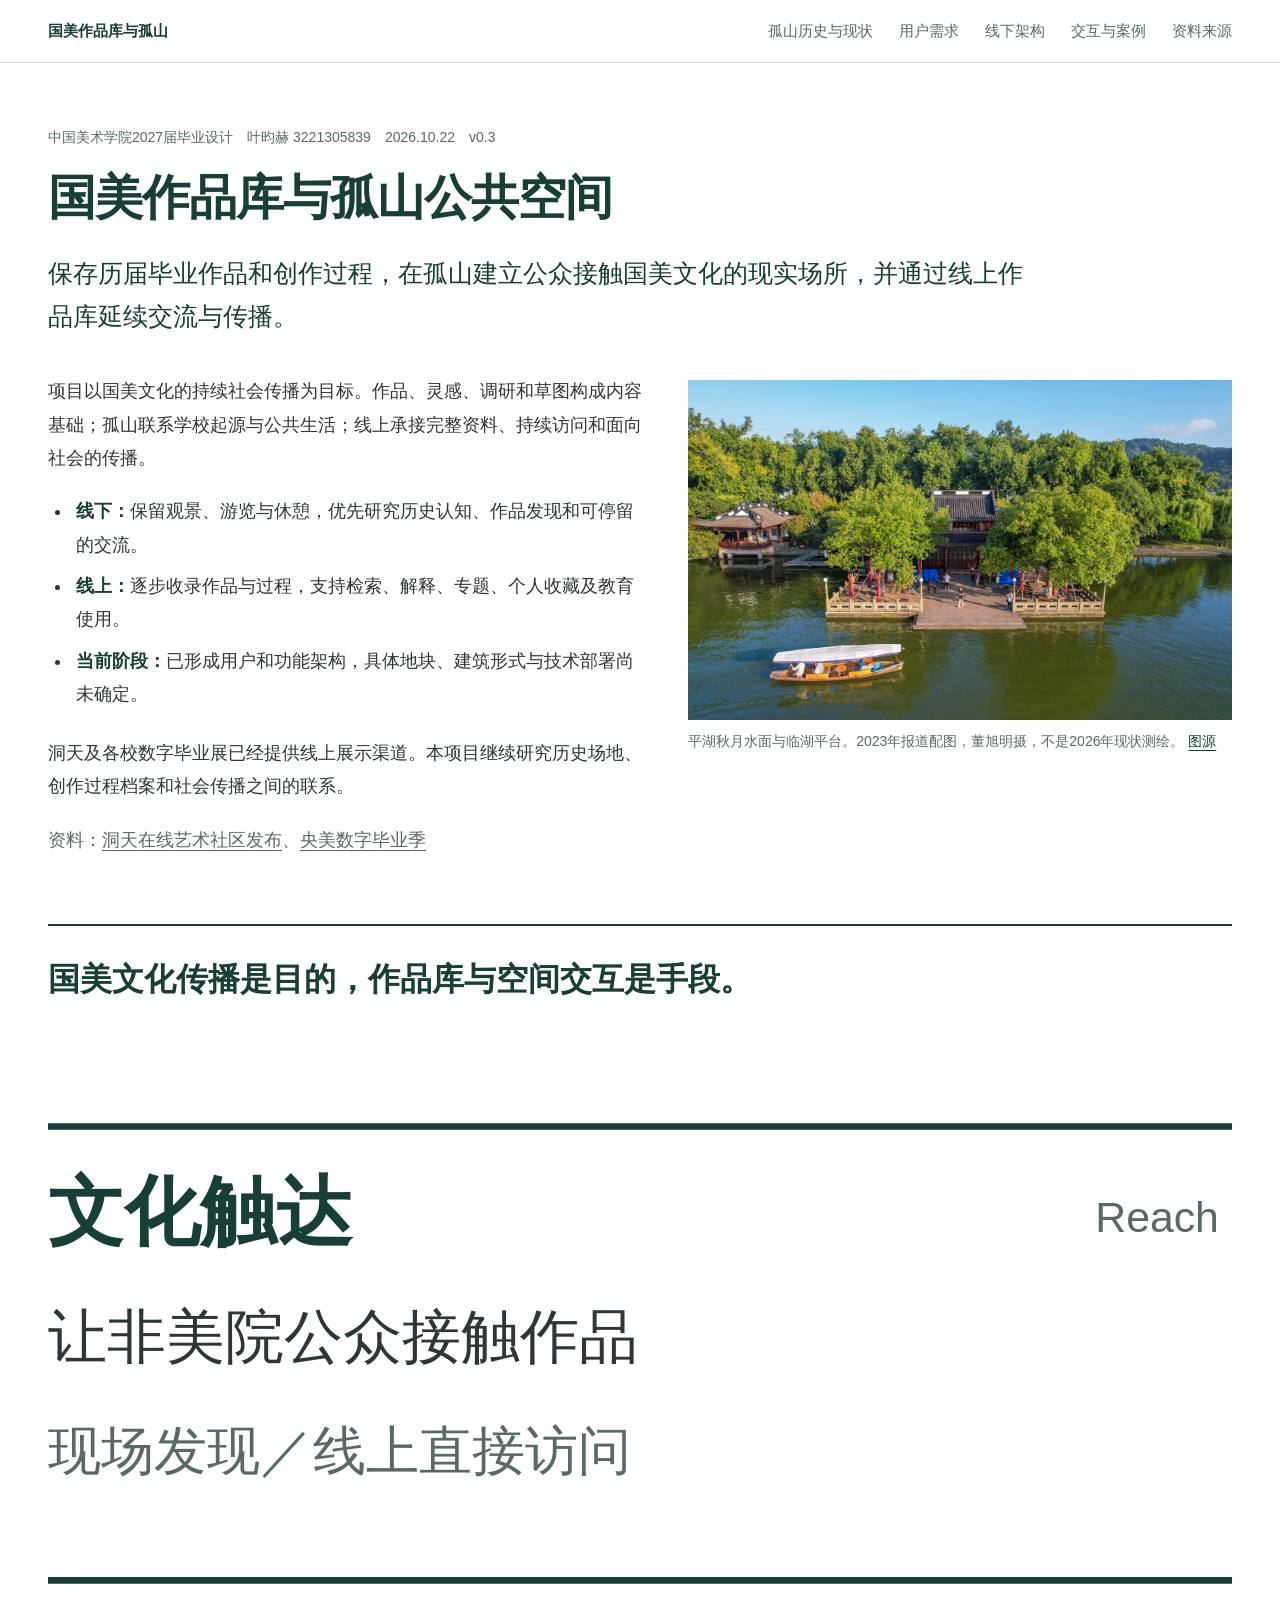
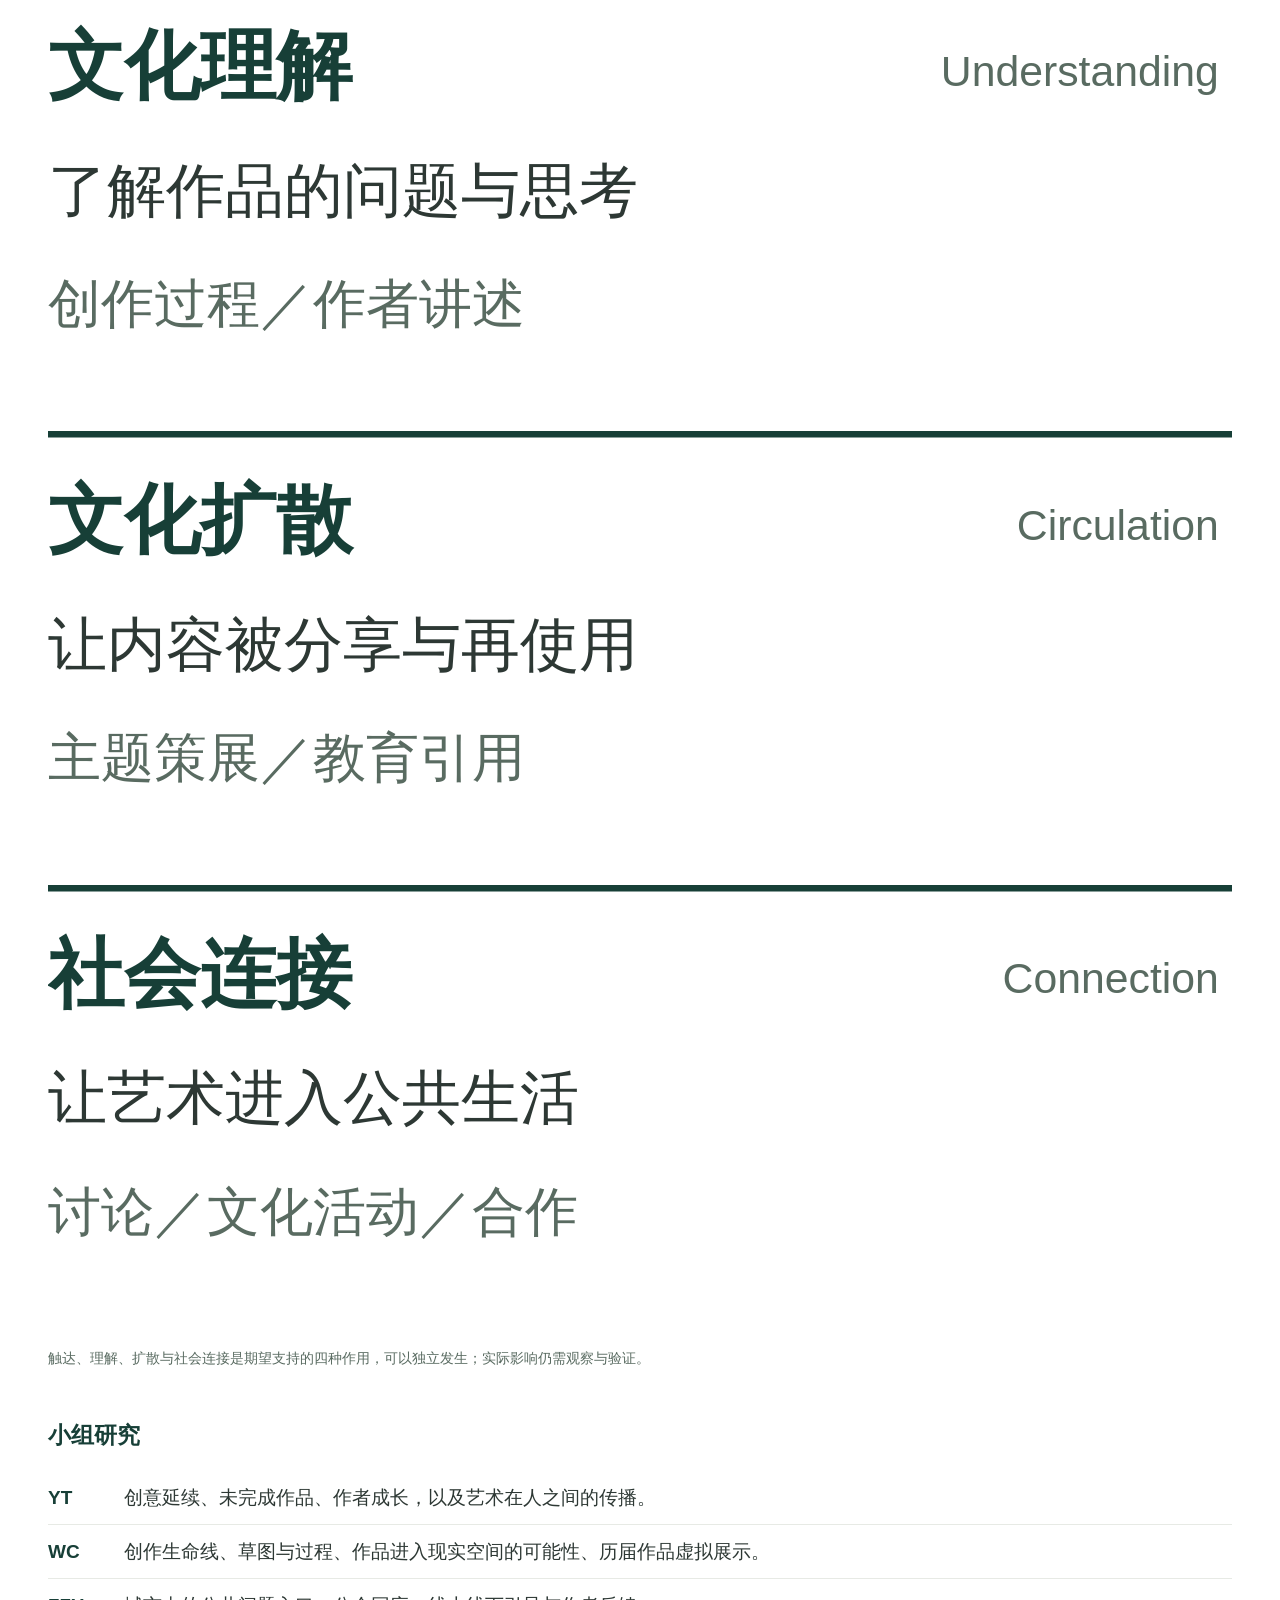
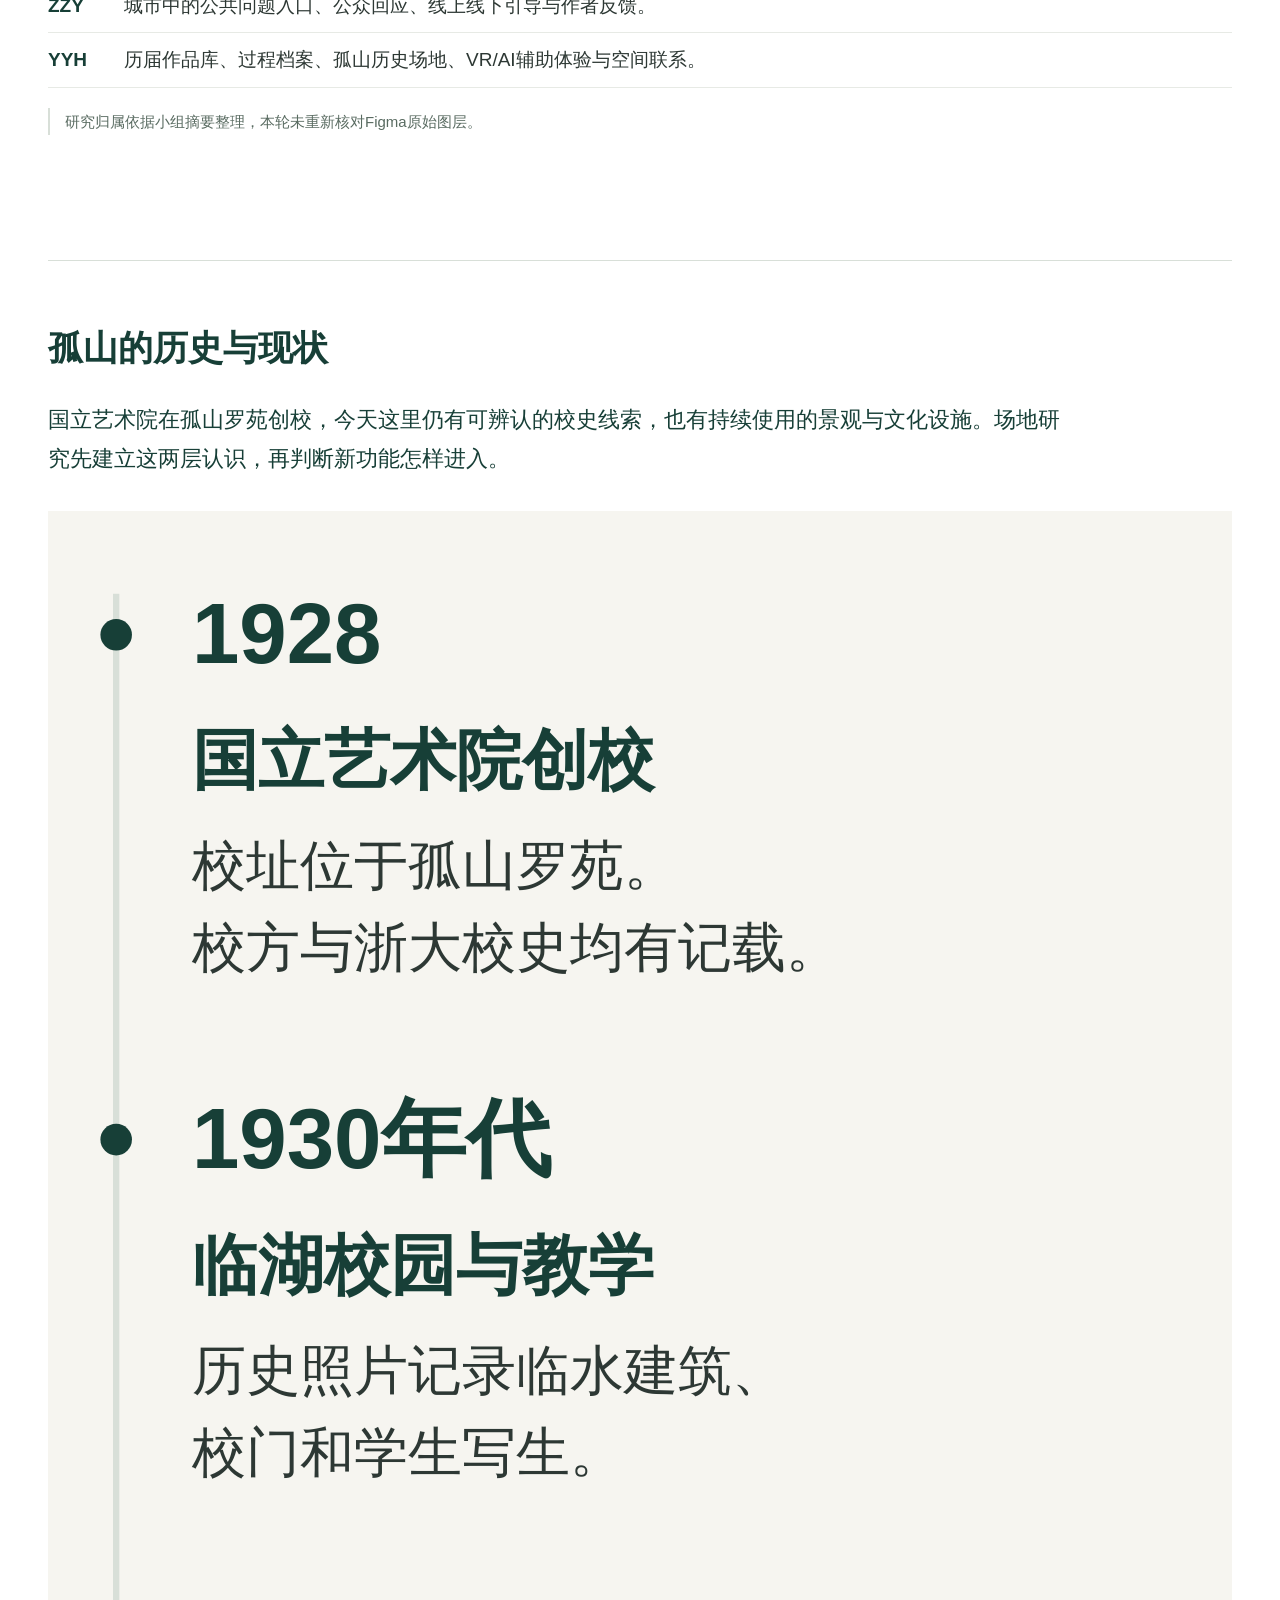
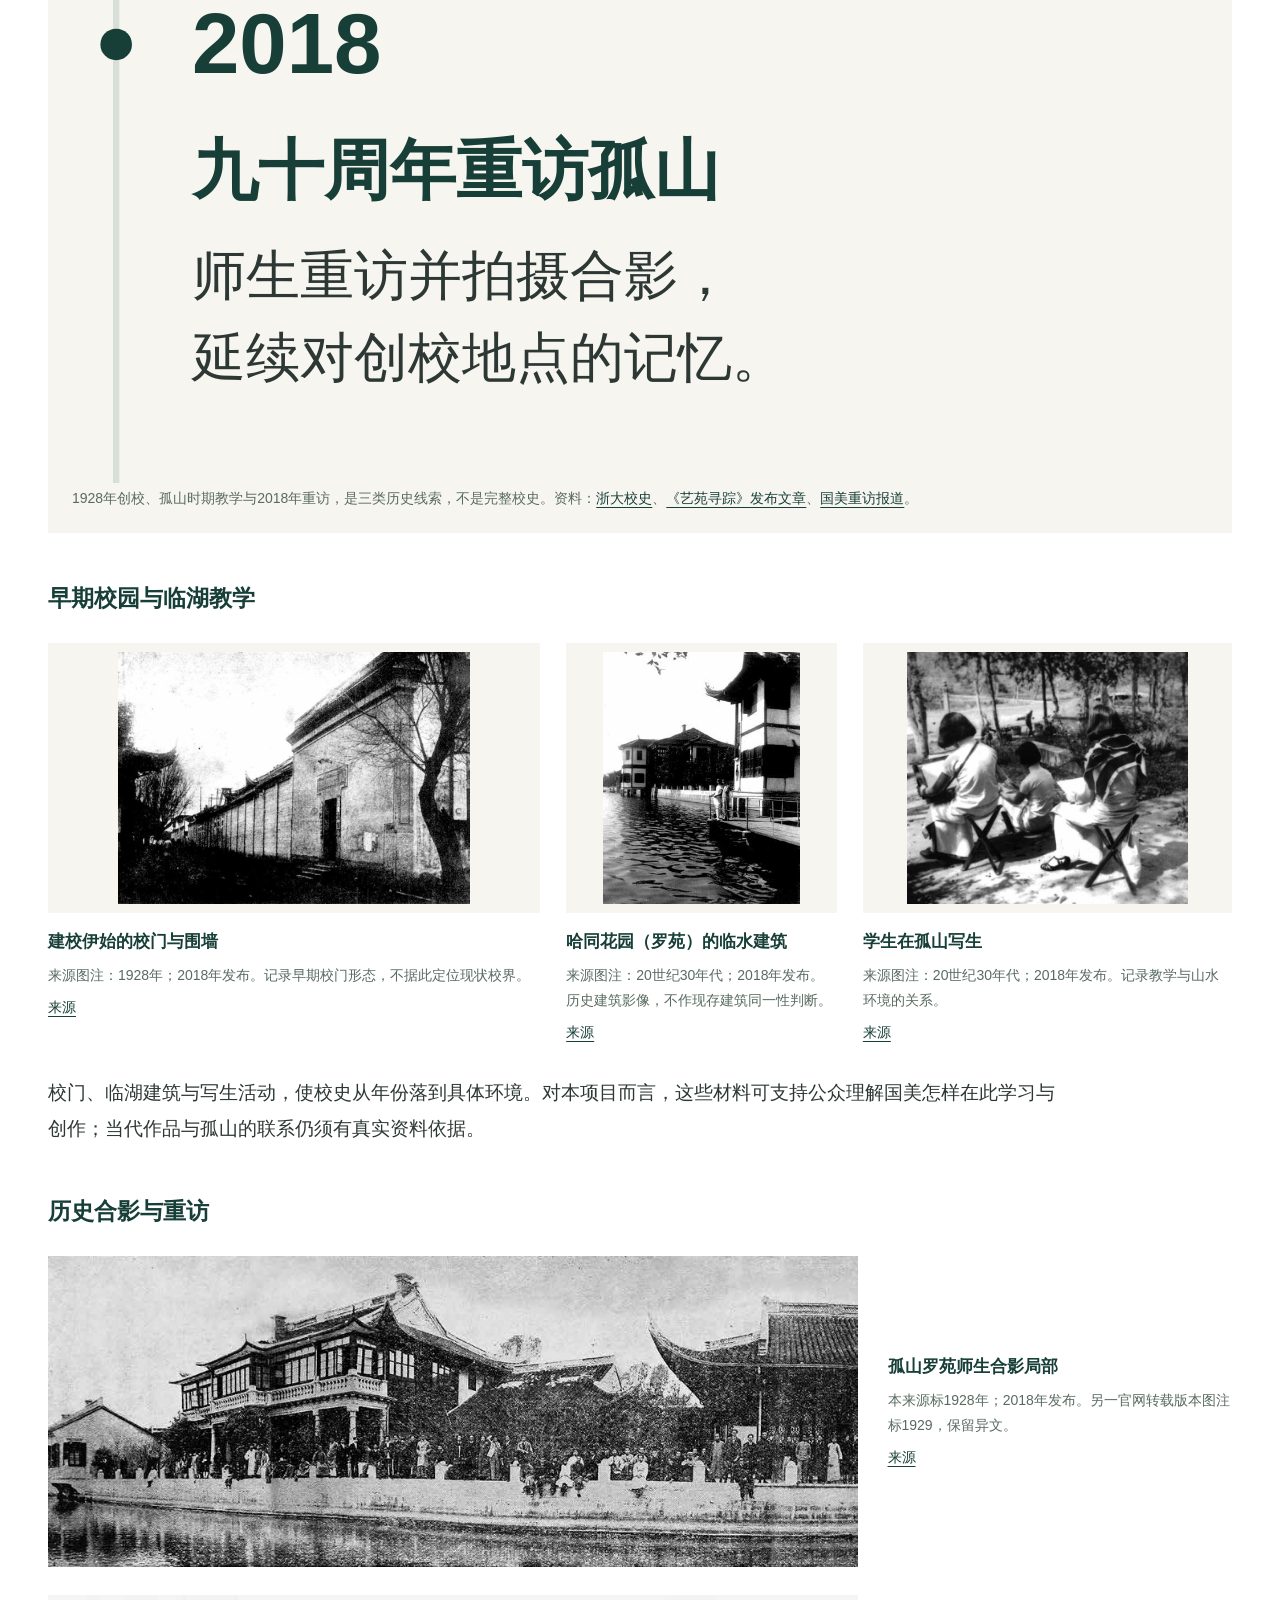
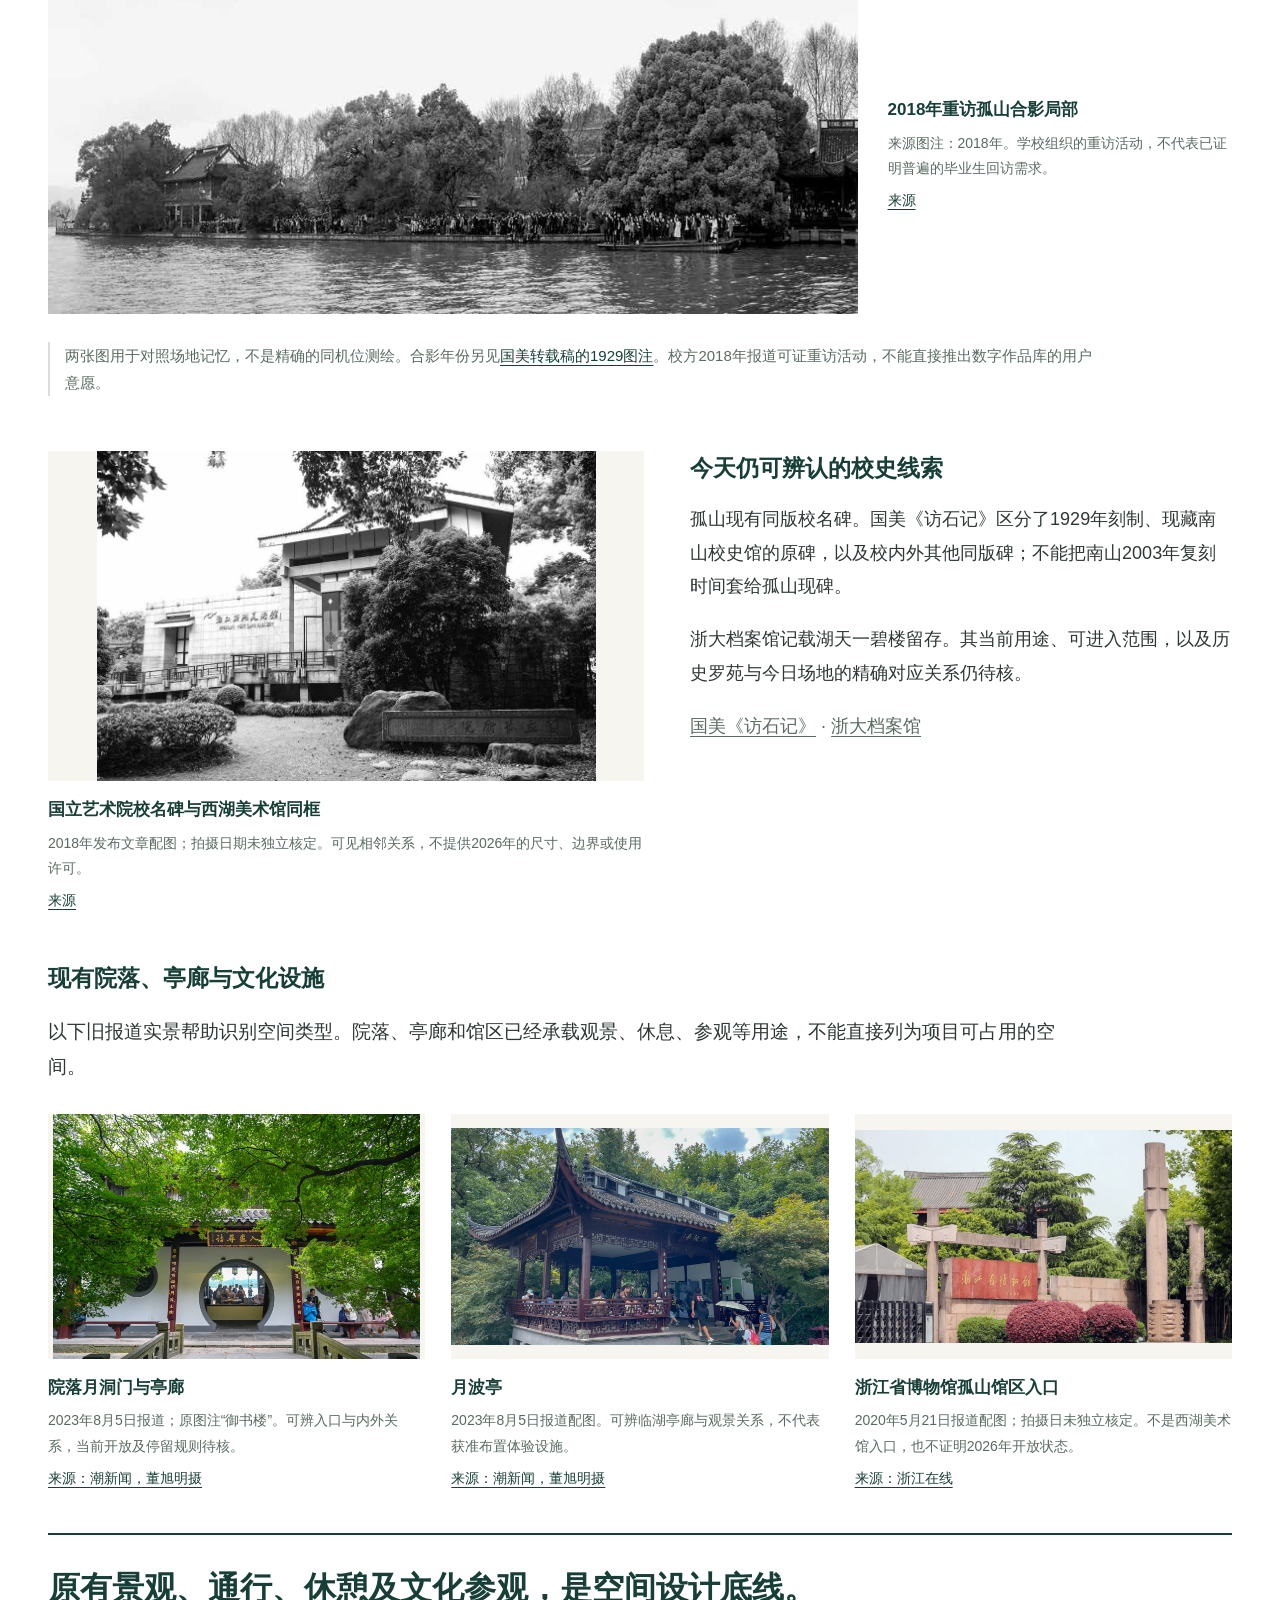
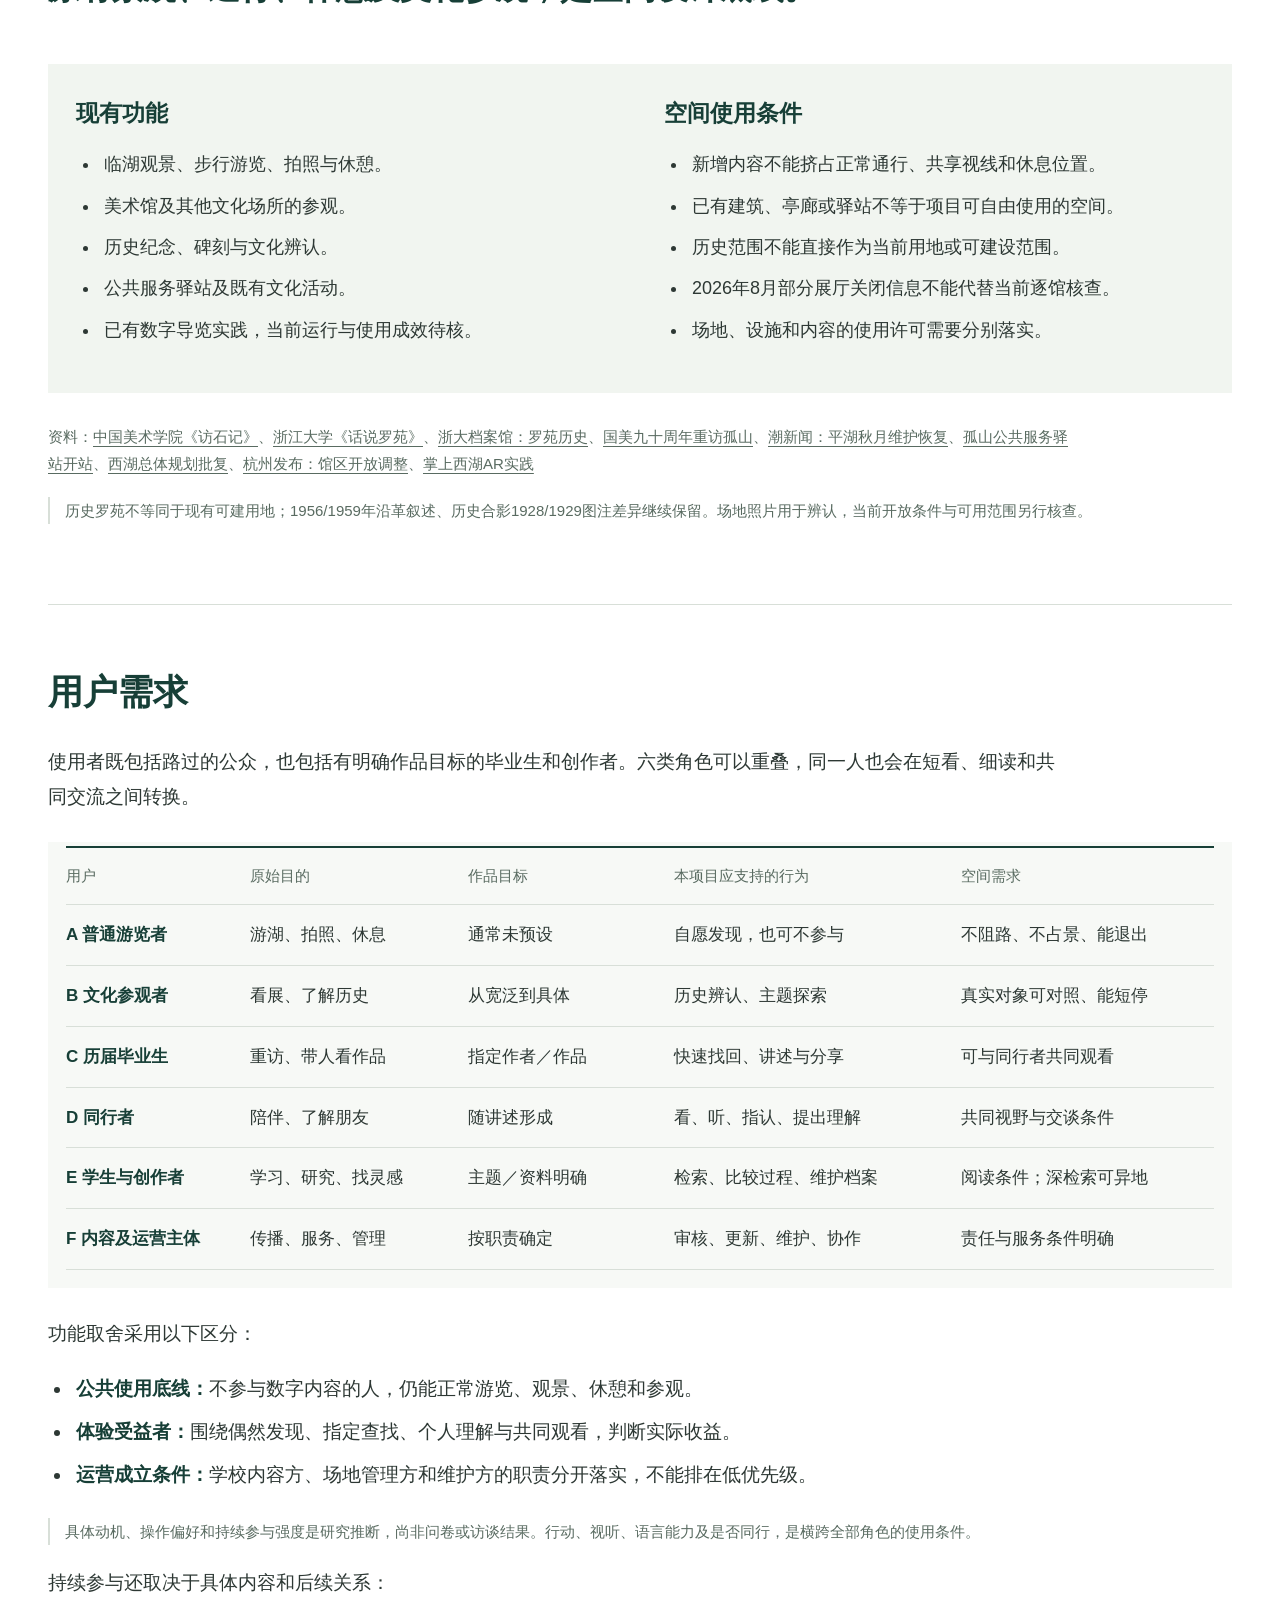
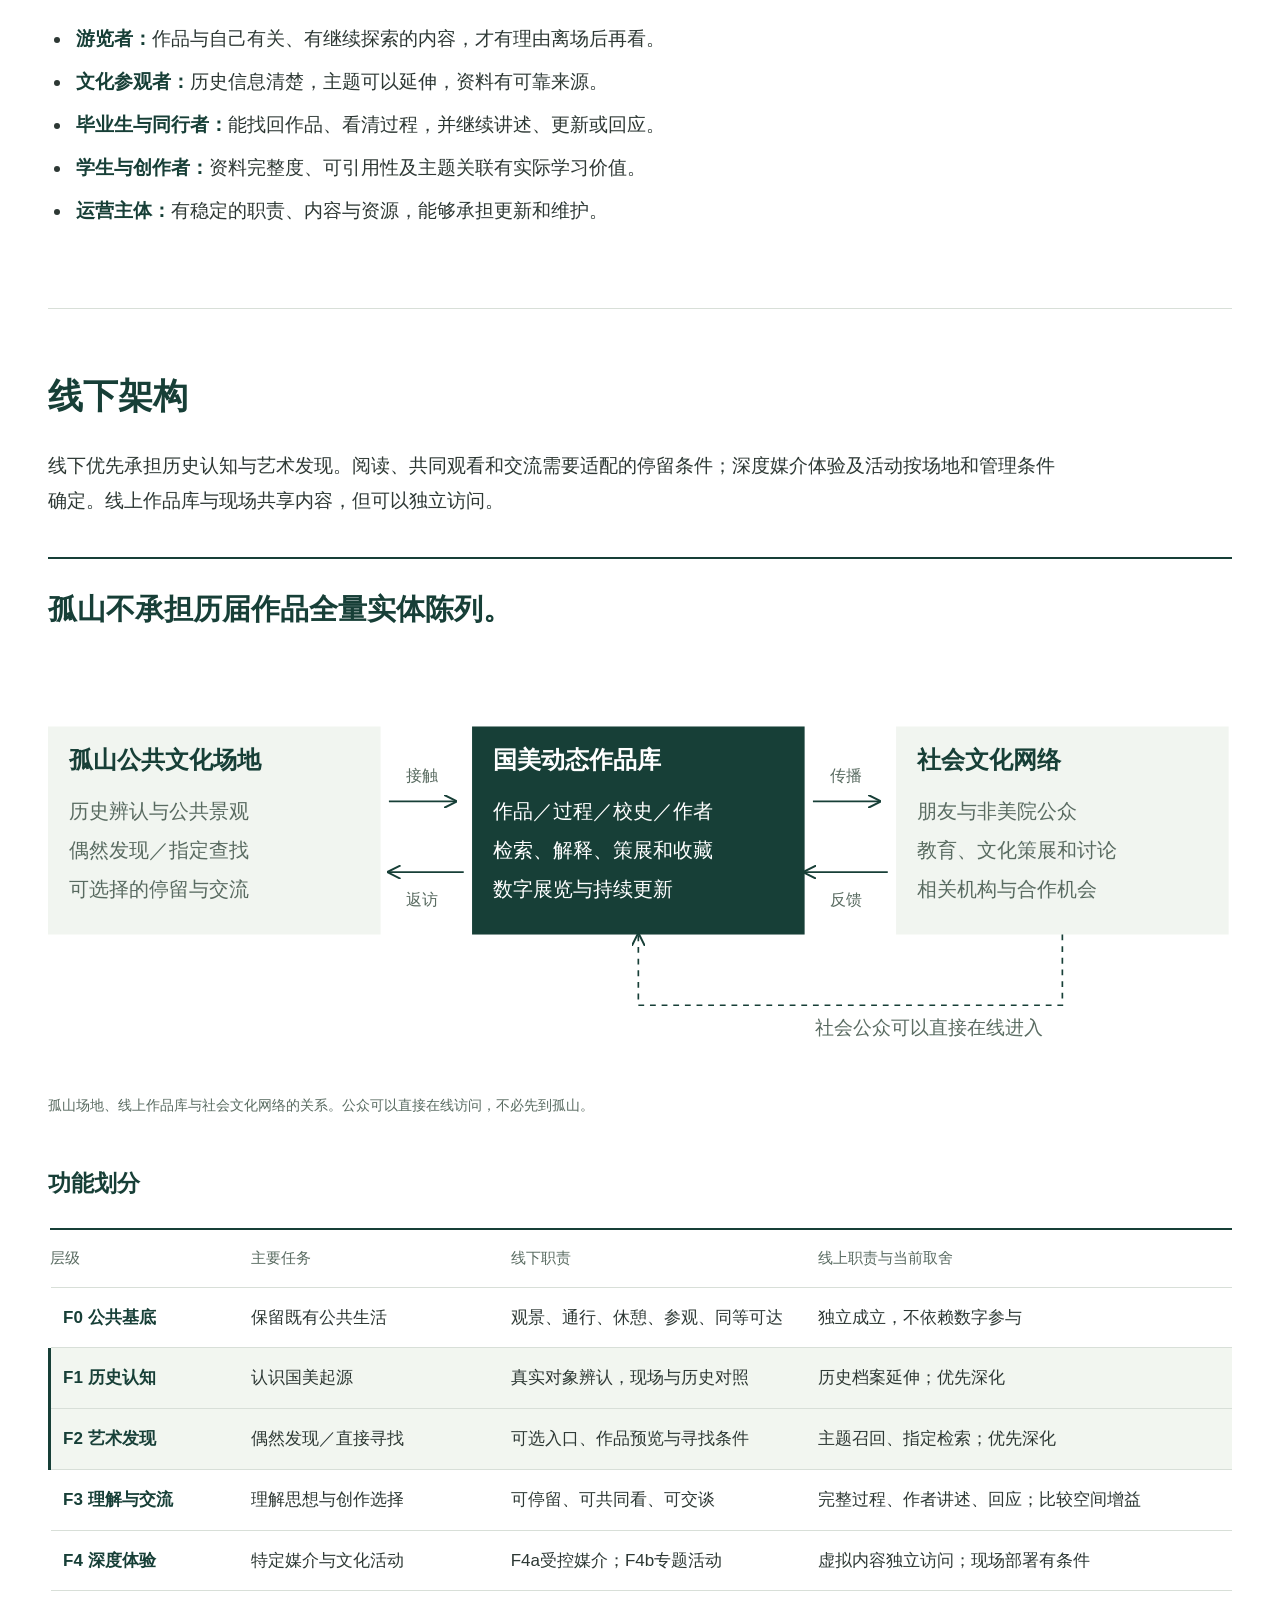
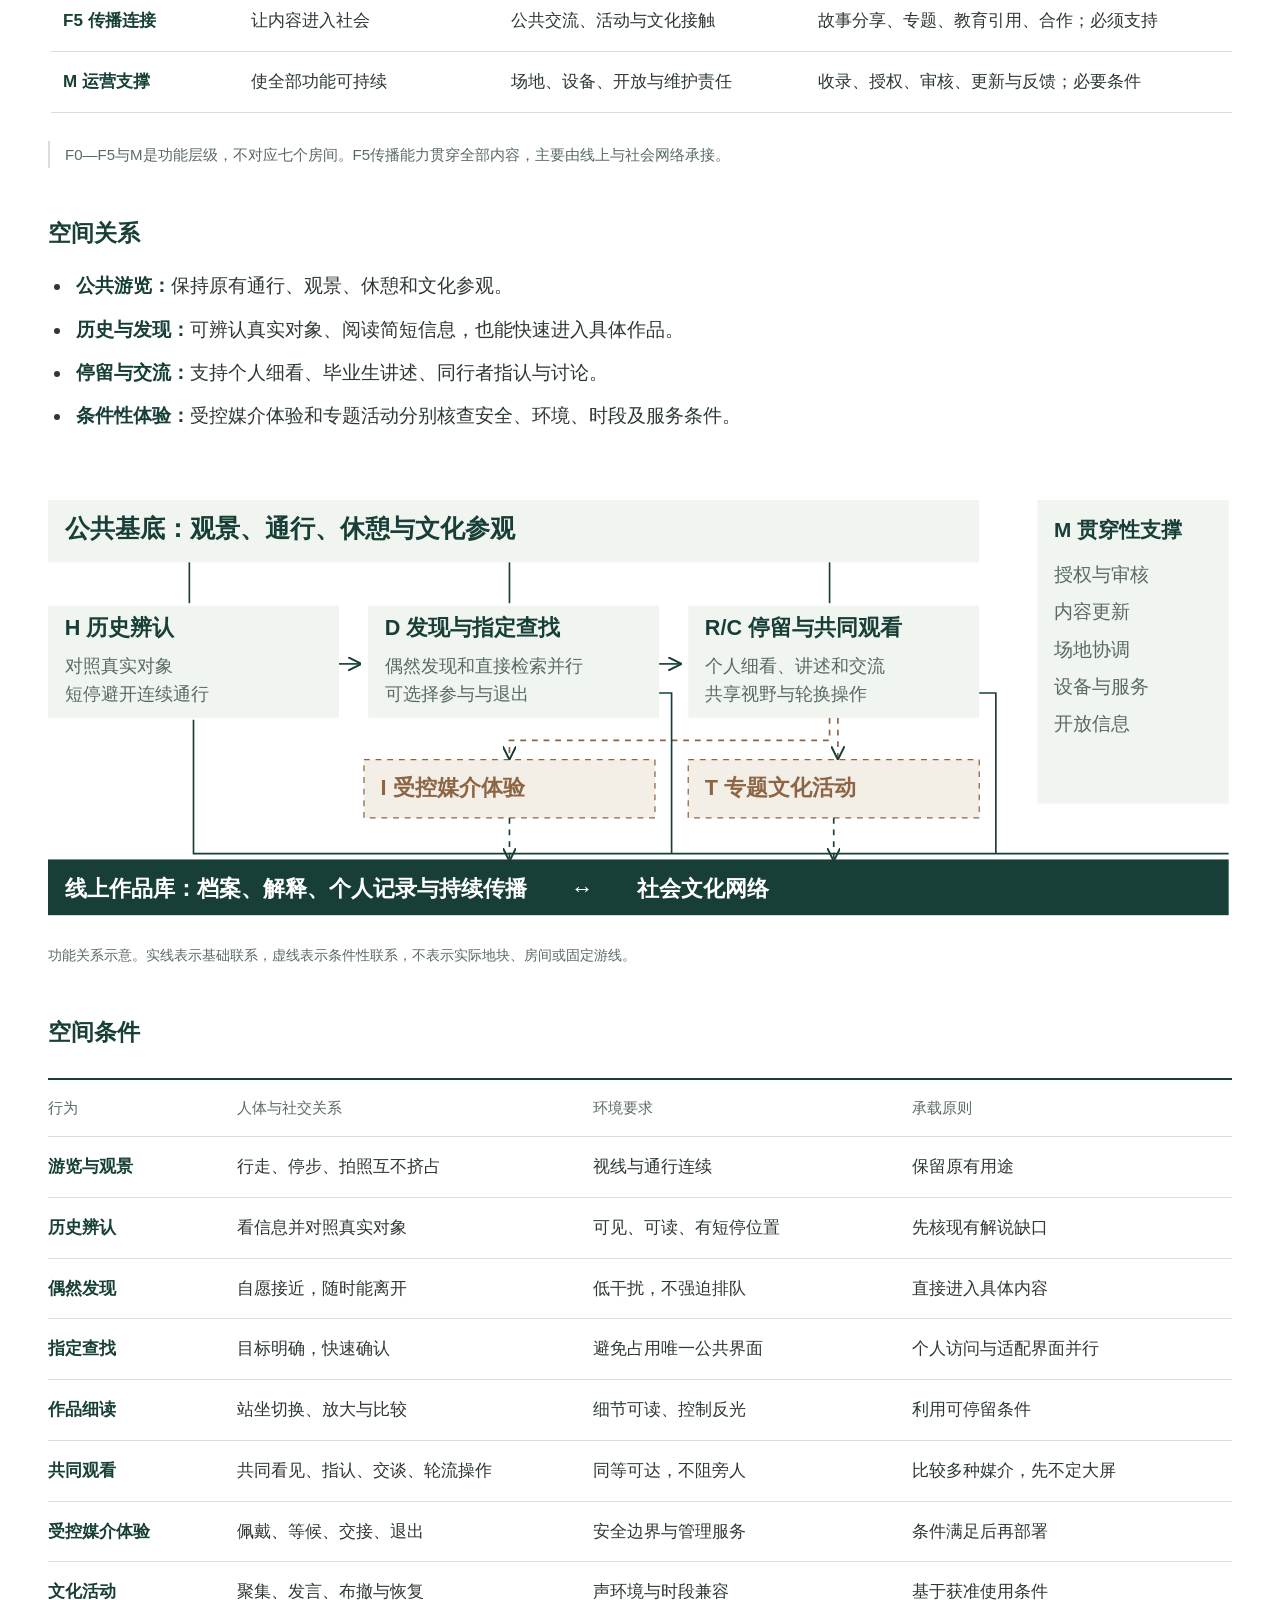
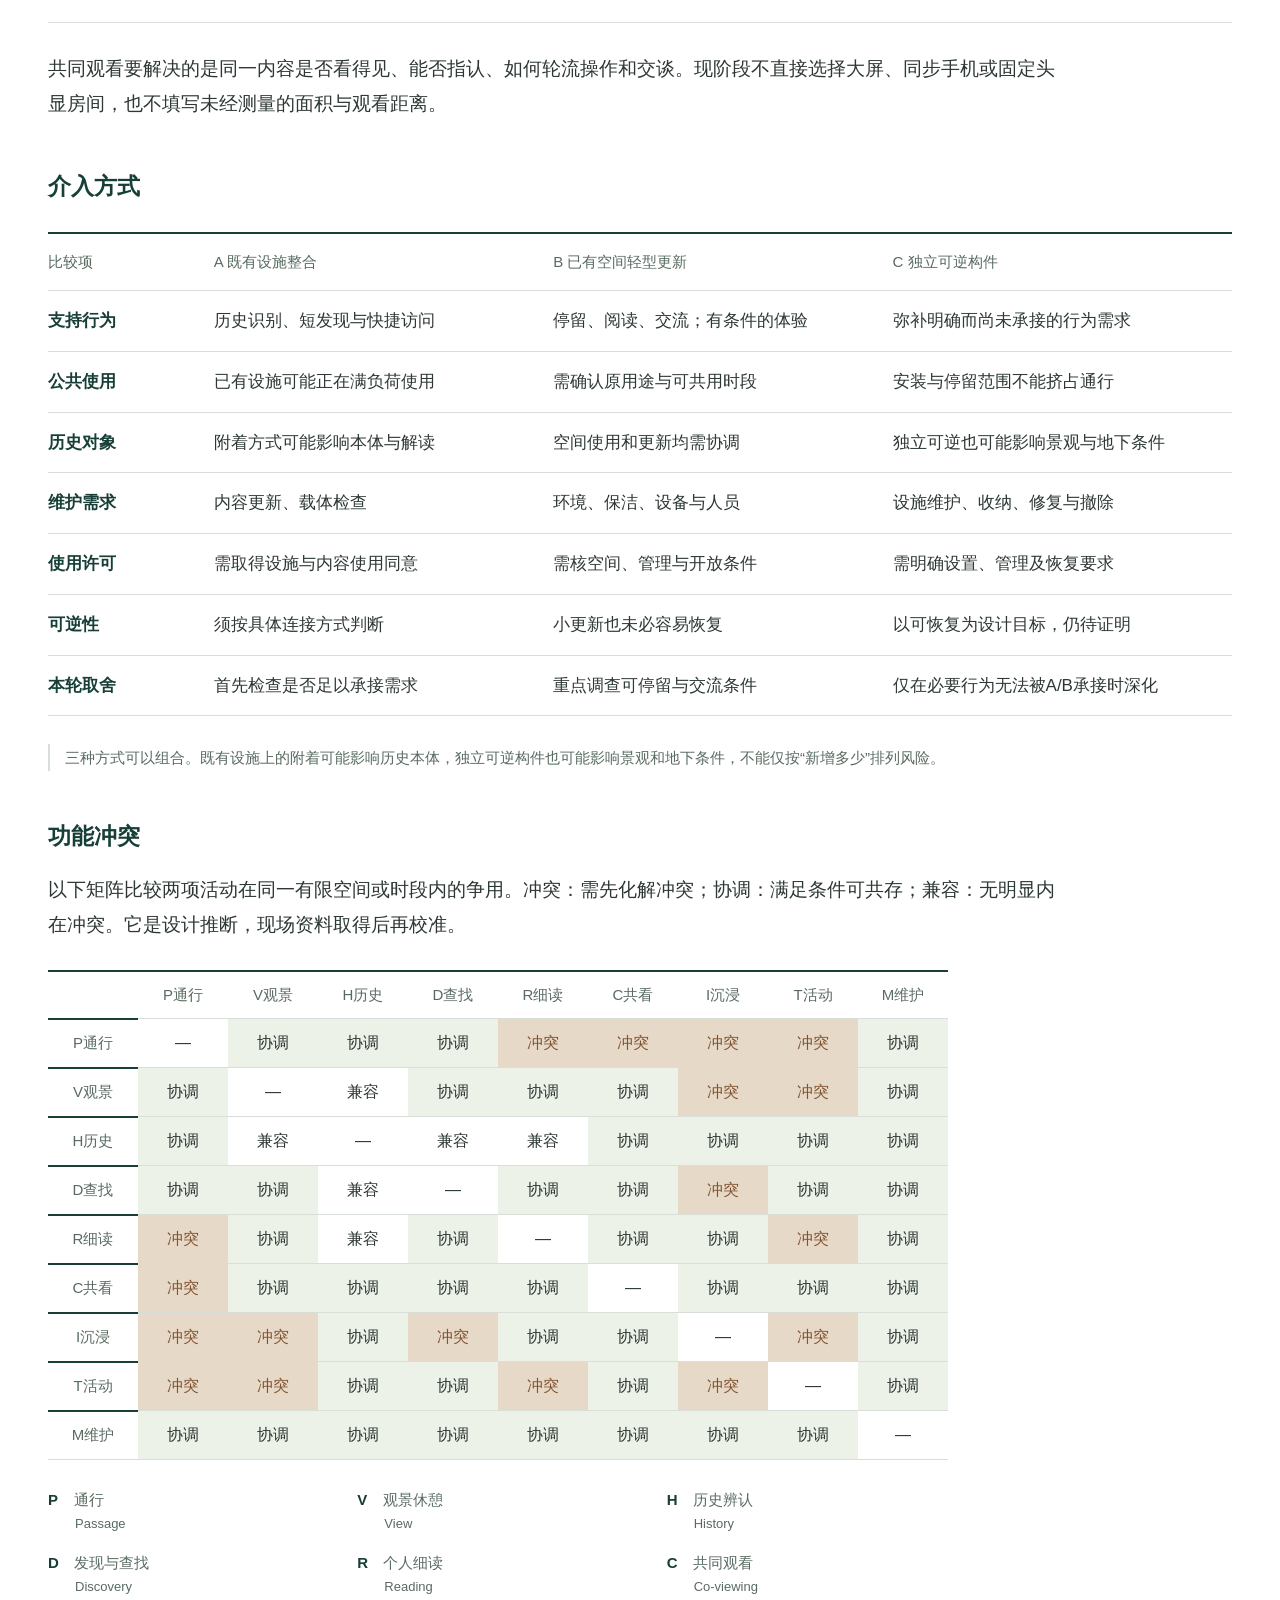
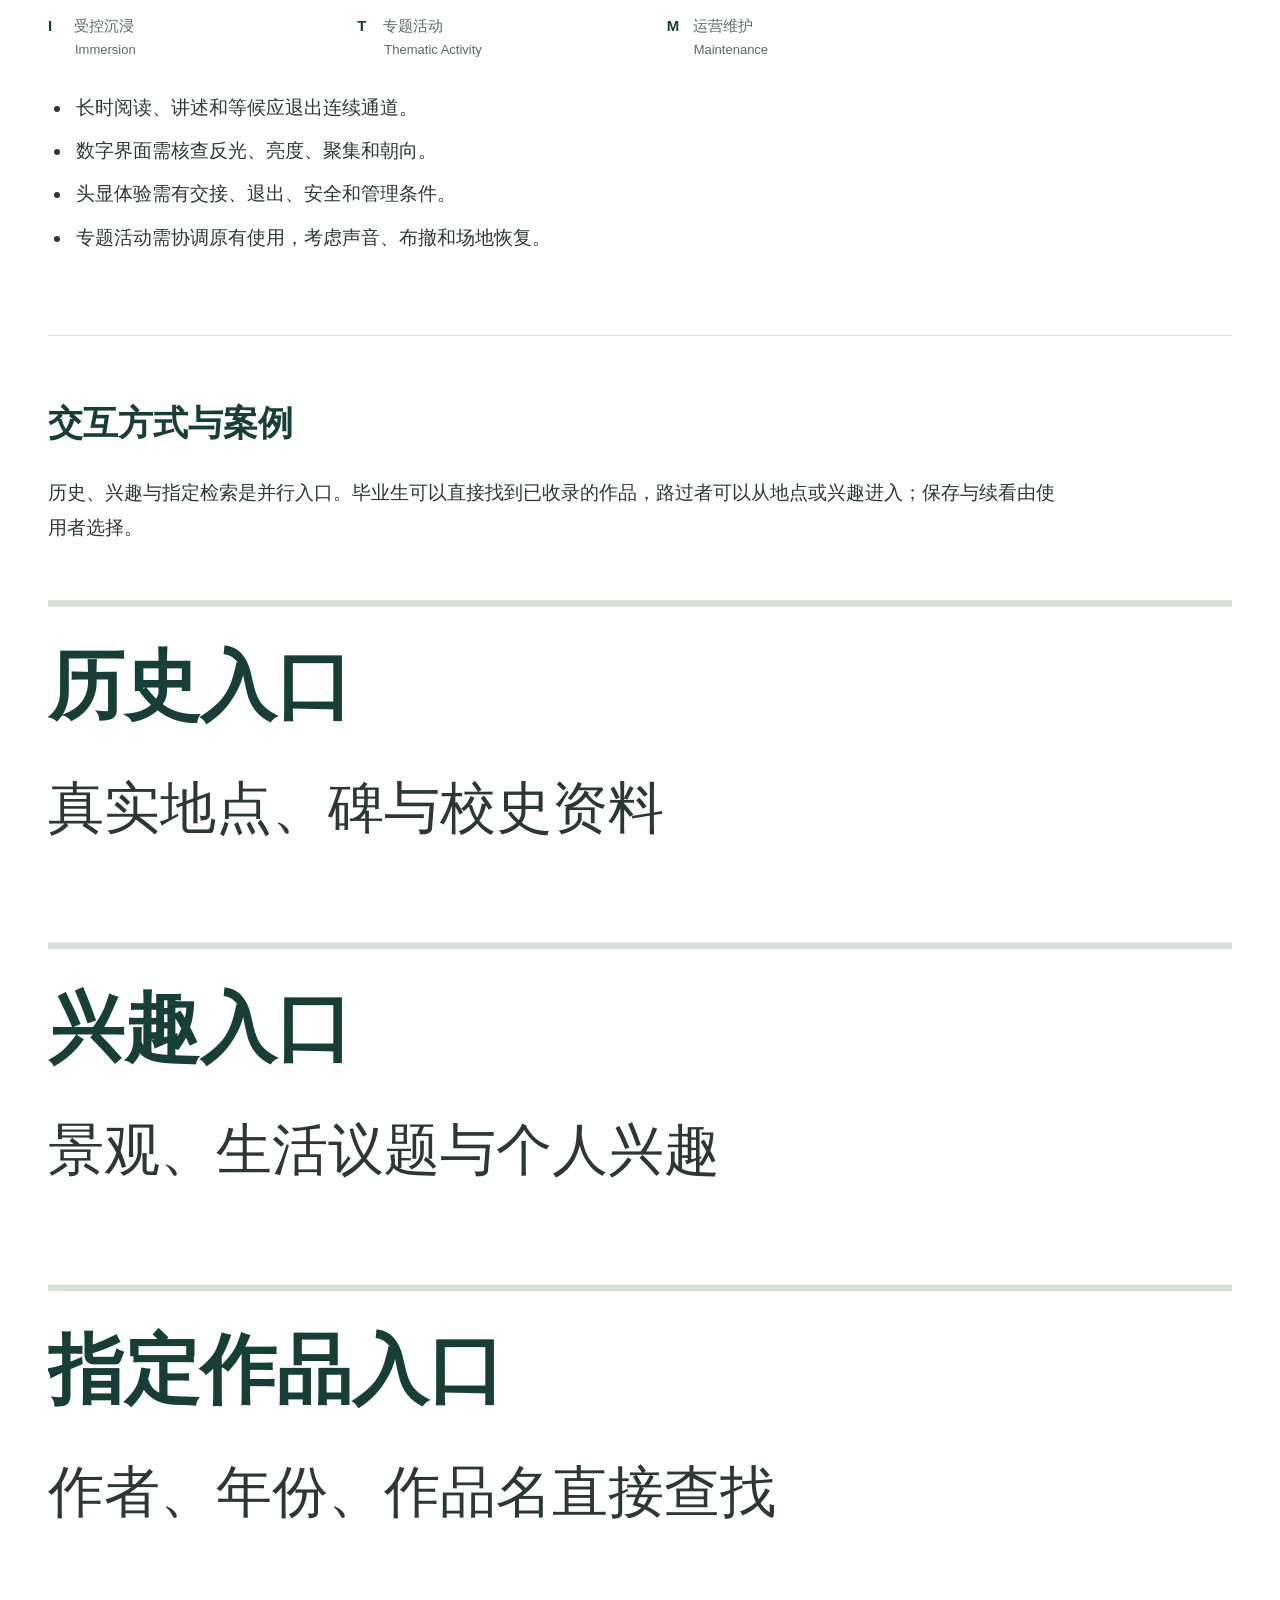
==== commit a4cdfd4a: "Publish research website v0.3" ====
--- a/docs/index.html
+++ b/docs/index.html
@@ -1,6 +1,6 @@
-<!doctype html><html lang="zh-CN"><head><meta charset="utf-8"><meta name="viewport" content="width=device-width,initial-scale=1"><title>国美作品库与孤山公共空间</title><link rel="stylesheet" href="css/reading.css"><link rel="stylesheet" href="css/function-key.css"></head><body><nav aria-label="内容目录"><div class="nav-inner"><a class="home" href="#overview">国美作品库与孤山</a><a href="#site">场地现状</a><a href="#users">用户需求</a><a href="#architecture">线下架构</a><a href="#interaction">交互与案例</a><a href="#sources">资料来源</a></div></nav><main>
+<!doctype html><html lang="zh-CN"><head><meta charset="utf-8"><meta name="viewport" content="width=device-width,initial-scale=1"><title>国美作品库与孤山公共空间｜阶段研究 v0.3</title><link rel="stylesheet" href="css/reading.css"><link rel="stylesheet" href="css/function-key.css"><link rel="stylesheet" href="css/visual-v03.css"></head><body><nav aria-label="内容目录"><div class="nav-inner"><a class="home" href="#overview">国美作品库与孤山</a><a href="#site">孤山历史与现状</a><a href="#users">用户需求</a><a href="#architecture">线下架构</a><a href="#interaction">交互与案例</a><a href="#sources">资料来源</a></div></nav><main>
 <header id="overview" class="intro">
-<p class="byline">中国美术学院2027届毕业设计　叶昀赫 3221305839　2026.10.22</p>
+<p class="byline">中国美术学院2027届毕业设计　叶昀赫 3221305839　2026.10.22　v0.3</p>
 <h1>国美作品库与孤山公共空间</h1>
 <p class="intro-text">保存历届毕业作品和创作过程，在孤山建立公众接触国美文化的现实场所，并通过线上作品库延续交流与传播。</p>
 <div class="intro-layout"><div>
@@ -9,7 +9,7 @@
 <p>洞天及各校数字毕业展已经提供线上展示渠道。本项目继续研究历史场地、创作过程档案和社会传播之间的联系。</p>
 <p class="source">资料：<a href="https://en.caa.edu.cn/info/1111/2925.htm" target="_blank" rel="noopener">洞天在线艺术社区发布</a>、<a href="https://www.cafa.edu.cn/st/2025/90133125.htm" target="_blank" rel="noopener">央美数字毕业季</a></p>
 </div><figure class=""><a href="https://tidenews.com.cn/news.html?id=2544083" target="_blank" rel="noopener"><img src="assets/images/lake.jpg" alt="平湖秋月水面与临湖平台。2023年报道配图，董旭明摄，不是2026年现状测绘。"></a><figcaption>平湖秋月水面与临湖平台。2023年报道配图，董旭明摄，不是2026年现状测绘。 <a href="https://tidenews.com.cn/news.html?id=2544083" target="_blank" rel="noopener">图源</a></figcaption></figure></div>
-<h3>小组研究</h3>
+<p class="key-statement">国美文化传播是目的，作品库与空间交互是手段。</p><figure class="diagram"><picture><source media="(max-width: 580px)" srcset="assets/diagrams/cultural_reach_mobile.svg"><img src="assets/diagrams/cultural_reach.svg" alt="触达、理解、扩散与社会连接是期望支持的四种作用，可以独立发生；实际影响仍需观察与验证。" loading="lazy"></picture><figcaption>触达、理解、扩散与社会连接是期望支持的四种作用，可以独立发生；实际影响仍需观察与验证。</figcaption></figure><h3>小组研究</h3>
 <dl class="team">
 <div><dt>YT</dt><dd>创意延续、未完成作品、作者成长，以及艺术在人之间的传播。</dd></div>
 <div><dt>WC</dt><dd>创作生命线、草图与过程、作品进入现实空间的可能性、历届作品虚拟展示。</dd></div>
@@ -18,15 +18,14 @@
 </dl><p class="note">研究归属依据小组摘要整理，本轮未重新核对Figma原始图层。</p>
 </header>
 
-<section id="site"><h2>场地现状</h2>
-<p>1928年国立艺术院创办与孤山罗苑有关。校史照片、现有同版校名碑的文献线索及2018年师生重访记录，支持将这里作为国美文化的公共接触场所。</p>
-<div class="image-pair"><figure class=""><a href="https://www.sohu.com/a/258693115_664182" target="_blank" rel="noopener"><img src="assets/images/stone.jpg" alt="国立艺术院校名碑与西湖美术馆同框。2018年文章配图，拍摄日未独立核定。"></a><figcaption>国立艺术院校名碑与西湖美术馆同框。2018年文章配图，拍摄日未独立核定。 <a href="https://www.sohu.com/a/258693115_664182" target="_blank" rel="noopener">图源</a></figcaption></figure><figure class=""><a href="https://tidenews.com.cn/news.html?id=2544083" target="_blank" rel="noopener"><img src="assets/images/gate.jpg" alt="平湖秋月院落月洞门与亭廊。2023年报道配图，原图注“御书楼”。"></a><figcaption>平湖秋月院落月洞门与亭廊。2023年报道配图，原图注“御书楼”。 <a href="https://tidenews.com.cn/news.html?id=2544083" target="_blank" rel="noopener">图源</a></figcaption></figure></div>
-<div class="two-columns"><div><h3>现有功能</h3>
+<section id="site"><h2>孤山的历史与现状</h2>
+<p class="section-lead">国立艺术院在孤山罗苑创校，今天这里仍有可辨认的校史线索，也有持续使用的景观与文化设施。场地研究先建立这两层认识，再判断新功能怎样进入。</p>
+<figure class="diagram timeline-figure"><picture><source media="(max-width: 580px)" srcset="assets/diagrams/history_timeline_mobile.svg"><img src="assets/diagrams/history_timeline.svg" alt="1928年创校、孤山时期教学与2018年重访，是三类历史线索，不是完整校史。资料：浙大校史、《艺苑寻踪》发布文章、国美重访报道。" loading="lazy"></picture><figcaption>1928年创校、孤山时期教学与2018年重访，是三类历史线索，不是完整校史。资料：<a href="https://www.zju.edu.cn/2019/0426/c32917a1510354/pagem.htm" target="_blank" rel="noopener">浙大校史</a>、<a href="https://www.sohu.com/a/258693115_664182" target="_blank" rel="noopener">《艺苑寻踪》发布文章</a>、<a href="https://www.caa.edu.cn/info/1289/2615.htm" target="_blank" rel="noopener">国美重访报道</a>。</figcaption></figure><h3>早期校园与临湖教学</h3><div class="history-images"><figure class="research-photo campus-gate"><a href="assets/images/yyxz_7.jpg" target="_blank"><img src="assets/images/yyxz_7.jpg" alt="建校伊始的校门与围墙。来源图注：1928年；2018年发布" loading="lazy"></a><figcaption><b>建校伊始的校门与围墙</b><span>来源图注：1928年；2018年发布。记录早期校门形态，不据此定位现状校界。</span><a href="https://www.sohu.com/a/258693115_664182" target="_blank" rel="noopener">来源</a></figcaption></figure><figure class="research-photo waterside"><a href="assets/images/yyxz_6.jpg" target="_blank"><img src="assets/images/yyxz_6.jpg" alt="哈同花园（罗苑）的临水建筑。来源图注：20世纪30年代；2018年发布" loading="lazy"></a><figcaption><b>哈同花园（罗苑）的临水建筑</b><span>来源图注：20世纪30年代；2018年发布。历史建筑影像，不作现存建筑同一性判断。</span><a href="https://www.sohu.com/a/258693115_664182" target="_blank" rel="noopener">来源</a></figcaption></figure><figure class="research-photo students"><a href="assets/images/yyxz_9.jpg" target="_blank"><img src="assets/images/yyxz_9.jpg" alt="学生在孤山写生。来源图注：20世纪30年代；2018年发布" loading="lazy"></a><figcaption><b>学生在孤山写生</b><span>来源图注：20世纪30年代；2018年发布。记录教学与山水环境的关系。</span><a href="https://www.sohu.com/a/258693115_664182" target="_blank" rel="noopener">来源</a></figcaption></figure></div><p>校门、临湖建筑与写生活动，使校史从年份落到具体环境。对本项目而言，这些材料可支持公众理解国美怎样在此学习与创作；当代作品与孤山的联系仍须有真实资料依据。</p><h3>历史合影与重访</h3><div class="memory-comparison"><figure class="research-photo "><a href="assets/images/yyxz_1.jpg" target="_blank"><img src="assets/images/yyxz_1.jpg" alt="孤山罗苑师生合影局部。本来源标1928年；2018年发布" loading="lazy"></a><figcaption><b>孤山罗苑师生合影局部</b><span>本来源标1928年；2018年发布。另一官网转载版本图注标1929，保留异文。</span><a href="https://www.sohu.com/a/258693115_664182" target="_blank" rel="noopener">来源</a></figcaption></figure><figure class="research-photo "><a href="assets/images/yyxz_2.jpg" target="_blank"><img src="assets/images/yyxz_2.jpg" alt="2018年重访孤山合影局部。来源图注：2018年" loading="lazy"></a><figcaption><b>2018年重访孤山合影局部</b><span>来源图注：2018年。学校组织的重访活动，不代表已证明普遍的毕业生回访需求。</span><a href="https://www.sohu.com/a/258693115_664182" target="_blank" rel="noopener">来源</a></figcaption></figure></div><p class="note">两张图用于对照场地记忆，不是精确的同机位测绘。合影年份另见<a href="https://www.caa.edu.cn/info/3811/11439.htm" target="_blank" rel="noopener">国美转载稿的1929图注</a>。校方2018年报道可证重访活动，不能直接推出数字作品库的用户意愿。</p><div class="place-anchor"><figure class="research-photo "><a href="assets/images/stone.jpg" target="_blank"><img src="assets/images/stone.jpg" alt="国立艺术院校名碑与西湖美术馆同框。2018年发布文章配图；拍摄日期未独立核定" loading="lazy"></a><figcaption><b>国立艺术院校名碑与西湖美术馆同框</b><span>2018年发布文章配图；拍摄日期未独立核定。可见相邻关系，不提供2026年的尺寸、边界或使用许可。</span><a href="https://www.sohu.com/a/258693115_664182" target="_blank" rel="noopener">来源</a></figcaption></figure><div><h3>今天仍可辨认的校史线索</h3><p>孤山现有同版校名碑。国美《访石记》区分了1929年刻制、现藏南山校史馆的原碑，以及校内外其他同版碑；不能把南山2003年复刻时间套给孤山现碑。</p><p>浙大档案馆记载湖天一碧楼留存。其当前用途、可进入范围，以及历史罗苑与今日场地的精确对应关系仍待核。</p><p class="source"><a href="https://www.caa.edu.cn/info/1332/2416702.htm" target="_blank" rel="noopener">国美《访石记》</a> · <a href="https://acv.zju.edu.cn/site/bgxw_view.html?id=1302" target="_blank" rel="noopener">浙大档案馆</a></p></div></div><h3>现有院落、亭廊与文化设施</h3><p>以下旧报道实景帮助识别空间类型。院落、亭廊和馆区已经承载观景、休息、参观等用途，不能直接列为项目可占用的空间。</p><div class="current-images"><figure class="research-photo "><a href="assets/images/gate.jpg" target="_blank"><img src="assets/images/gate.jpg" alt="院落月洞门与亭廊。2023年8月5日报道；原图注“御书楼”" loading="lazy"></a><figcaption><b>院落月洞门与亭廊</b><span>2023年8月5日报道；原图注“御书楼”。可辨入口与内外关系，当前开放及停留规则待核。</span><a href="https://tidenews.com.cn/news.html?id=2544083" target="_blank" rel="noopener">来源：潮新闻，董旭明摄</a></figcaption></figure><figure class="research-photo "><a href="assets/images/phqy2023_yuebo.jpg" target="_blank"><img src="assets/images/phqy2023_yuebo.jpg" alt="月波亭。2023年8月5日报道配图" loading="lazy"></a><figcaption><b>月波亭</b><span>2023年8月5日报道配图。可辨临湖亭廊与观景关系，不代表获准布置体验设施。</span><a href="https://tidenews.com.cn/news.html?id=2544083" target="_blank" rel="noopener">来源：潮新闻，董旭明摄</a></figcaption></figure><figure class="research-photo "><a href="assets/images/zjb_gate_2020.png" target="_blank"><img src="assets/images/zjb_gate_2020.png" alt="浙江省博物馆孤山馆区入口。2020年5月21日报道配图；拍摄日未独立核定" loading="lazy"></a><figcaption><b>浙江省博物馆孤山馆区入口</b><span>2020年5月21日报道配图；拍摄日未独立核定。不是西湖美术馆入口，也不证明2026年开放状态。</span><a href="https://zjnews.zjol.com.cn/zjnews/zjxw/202005/t20200521_11985483.shtml" target="_blank" rel="noopener">来源：浙江在线</a></figcaption></figure></div><p class="key-statement">原有景观、通行、休憩及文化参观，是空间设计底线。</p><div class="two-columns"><div><h3>现有功能</h3>
 <ul class=""><li>临湖观景、步行游览、拍照与休憩。</li><li>美术馆及其他文化场所的参观。</li><li>历史纪念、碑刻与文化辨认。</li><li>公共服务驿站及既有文化活动。</li><li>已有数字导览实践，当前运行与使用成效待核。</li></ul>
 </div><div><h3>空间使用条件</h3>
 <ul class=""><li>新增内容不能挤占正常通行、共享视线和休息位置。</li><li>已有建筑、亭廊或驿站不等于项目可自由使用的空间。</li><li>历史范围不能直接作为当前用地或可建设范围。</li><li>2026年8月部分展厅关闭信息不能代替当前逐馆核查。</li><li>场地、设施和内容的使用许可需要分别落实。</li></ul></div></div>
 <p class="source">资料：<a href="https://www.caa.edu.cn/info/1332/2416702.htm" target="_blank" rel="noopener">中国美术学院《访石记》</a>、<a href="https://www.zju.edu.cn/2019/0426/c32917a1510354/pagem.htm" target="_blank" rel="noopener">浙江大学《话说罗苑》</a>、<a href="https://acv.zju.edu.cn/site/bgxw_view.html?id=1302" target="_blank" rel="noopener">浙大档案馆：罗苑历史</a>、<a href="https://www.caa.edu.cn/info/1289/2615.htm" target="_blank" rel="noopener">国美九十周年重访孤山</a>、<a href="https://tidenews.com.cn/news.html?id=2544083" target="_blank" rel="noopener">潮新闻：平湖秋月维护恢复</a>、<a href="https://z.hangzhou.com.cn/2021/jd100zn/content/content_7999952.html" target="_blank" rel="noopener">孤山公共服务驿站开站</a>、<a href="https://www.forestry.gov.cn/lyj/1/gsgg/20260727/682232.html" target="_blank" rel="noopener">西湖总体规划批复</a>、<a href="https://www.sina.cn/news/detail/5330403129032885.html" target="_blank" rel="noopener">杭州发布：馆区开放调整</a>、<a href="https://www.sensetime.com/hk/news/41154839/" target="_blank" rel="noopener">掌上西湖AR实践</a></p>
-<p class="note">原校名碑藏南山校史馆，孤山有同版碑线索，二者不能混写。历史合影有1928/1929图注异文；湖天一碧楼历史留存有文献依据，当前用途与可进入范围仍待核实。</p>
+<p class="note">历史罗苑不等同于现有可建用地；1956/1959年沿革叙述、历史合影1928/1929图注差异继续保留。场地照片用于辨认，当前开放条件与可用范围另行核查。</p>
 </section>
 
 <section id="users"><h2>用户需求</h2>
@@ -41,13 +40,13 @@
 
 <section id="architecture"><h2>线下架构</h2>
 <p>线下优先承担历史认知与艺术发现。阅读、共同观看和交流需要适配的停留条件；深度媒介体验及活动按场地和管理条件确定。线上作品库与现场共享内容，但可以独立访问。</p>
-<figure class="diagram"><img src="assets/diagrams/孤山_作品库_社会网络.svg" alt="孤山场地、线上作品库与社会文化网络的关系。公众可以直接在线访问，不必先到孤山。"><figcaption>孤山场地、线上作品库与社会文化网络的关系。公众可以直接在线访问，不必先到孤山。</figcaption></figure>
+<p class="key-statement compact">孤山不承担历届作品全量实体陈列。</p><figure class="diagram diagram-wide"><img src="assets/diagrams/孤山_作品库_社会网络.svg" alt="孤山场地、线上作品库与社会文化网络的关系。公众可以直接在线访问，不必先到孤山。"><figcaption>孤山场地、线上作品库与社会文化网络的关系。公众可以直接在线访问，不必先到孤山。</figcaption></figure>
 <h3>功能划分</h3>
 <div class="table-scroll" role="region" tabindex="0" aria-label="线下优先确立历史认知与艺术发现"><table class="functions"><thead><tr><th>层级</th><th>主要任务</th><th>线下职责</th><th>线上职责与当前取舍</th></tr></thead><tbody><tr><td>F0 公共基底</td><td>保留既有公共生活</td><td>观景、通行、休憩、参观、同等可达</td><td>独立成立，不依赖数字参与</td></tr><tr><td>F1 历史认知</td><td>认识国美起源</td><td>真实对象辨认，现场与历史对照</td><td>历史档案延伸；优先深化</td></tr><tr><td>F2 艺术发现</td><td>偶然发现／直接寻找</td><td>可选入口、作品预览与寻找条件</td><td>主题召回、指定检索；优先深化</td></tr><tr><td>F3 理解与交流</td><td>理解思想与创作选择</td><td>可停留、可共同看、可交谈</td><td>完整过程、作者讲述、回应；比较空间增益</td></tr><tr><td>F4 深度体验</td><td>特定媒介与文化活动</td><td>F4a受控媒介；F4b专题活动</td><td>虚拟内容独立访问；现场部署有条件</td></tr><tr><td>F5 传播连接</td><td>让内容进入社会</td><td>公共交流、活动与文化接触</td><td>故事分享、专题、教育引用、合作；必须支持</td></tr><tr><td>M 运营支撑</td><td>使全部功能可持续</td><td>场地、设备、开放与维护责任</td><td>收录、授权、审核、更新与反馈；必要条件</td></tr></tbody></table></div>
 <p class="note">F0—F5与M是功能层级，不对应七个房间。F5传播能力贯穿全部内容，主要由线上与社会网络承接。</p>
 <h3>空间关系</h3>
 <ul class=""><li><b>公共游览：</b>保持原有通行、观景、休憩和文化参观。</li><li><b>历史与发现：</b>可辨认真实对象、阅读简短信息，也能快速进入具体作品。</li><li><b>停留与交流：</b>支持个人细看、毕业生讲述、同行者指认与讨论。</li><li><b>条件性体验：</b>受控媒介体验和专题活动分别核查安全、环境、时段及服务条件。</li></ul>
-<figure class="diagram"><img src="assets/diagrams/关键功能空间关系_v0.2.svg" alt="功能关系示意。实线表示基础联系，虚线表示条件性联系，不表示实际地块、房间或固定游线。"><figcaption>功能关系示意。实线表示基础联系，虚线表示条件性联系，不表示实际地块、房间或固定游线。</figcaption></figure>
+<figure class="diagram diagram-wide"><img src="assets/diagrams/关键功能空间关系_v0.2.svg" alt="功能关系示意。实线表示基础联系，虚线表示条件性联系，不表示实际地块、房间或固定游线。"><figcaption>功能关系示意。实线表示基础联系，虚线表示条件性联系，不表示实际地块、房间或固定游线。</figcaption></figure>
 <h3>空间条件</h3>
 <div class="table-scroll" role="region" tabindex="0" aria-label="功能要落实到人的站位、视线与使用条件"><table class="behavior"><thead><tr><th>行为</th><th>人体与社交关系</th><th>环境要求</th><th>承载原则</th></tr></thead><tbody><tr><td>游览与观景</td><td>行走、停步、拍照互不挤占</td><td>视线与通行连续</td><td>保留原有用途</td></tr><tr><td>历史辨认</td><td>看信息并对照真实对象</td><td>可见、可读、有短停位置</td><td>先核现有解说缺口</td></tr><tr><td>偶然发现</td><td>自愿接近，随时能离开</td><td>低干扰，不强迫排队</td><td>直接进入具体内容</td></tr><tr><td>指定查找</td><td>目标明确，快速确认</td><td>避免占用唯一公共界面</td><td>个人访问与适配界面并行</td></tr><tr><td>作品细读</td><td>站坐切换、放大与比较</td><td>细节可读、控制反光</td><td>利用可停留条件</td></tr><tr><td>共同观看</td><td>共同看见、指认、交谈、轮流操作</td><td>同等可达，不阻旁人</td><td>比较多种媒介，先不定大屏</td></tr><tr><td>受控媒介体验</td><td>佩戴、等候、交接、退出</td><td>安全边界与管理服务</td><td>条件满足后再部署</td></tr><tr><td>文化活动</td><td>聚集、发言、布撤与恢复</td><td>声环境与时段兼容</td><td>基于获准使用条件</td></tr></tbody></table></div>
 <p>共同观看要解决的是同一内容是否看得见、能否指认、如何轮流操作和交谈。现阶段不直接选择大屏、同步手机或固定头显房间，也不填写未经测量的面积与观看距离。</p>
@@ -61,17 +60,15 @@
 </section>
 
 <section id="interaction"><h2>交互方式与案例</h2>
-<p>交互按不同目的进入，同一场地可以同时支持以下方式，用户可以自由退出：</p>
-<ul class=""><li><b>历史入口：</b>由真实地点和历史信息，进入校史及相关创作。</li><li><b>兴趣入口：</b>从景观、生活议题或个人兴趣找到具体作品。</li><li><b>指定作品：</b>按作者、年份、作品名直接查找，不必先答题或随机抽取。</li><li><b>离场延续：</b>保存作品、过程片段和个人理解，继续探索、分享或交流。</li></ul>
-<p>AI解释、创作决策对照、共同观看和VR属于按需深化。资料没有记载的作者经历不能由AI补写，每件作品也不必套用同一种互动。</p>
+<p>历史、兴趣与指定检索是并行入口。毕业生可以直接找到已收录的作品，路过者可以从地点或兴趣进入；保存与续看由使用者选择。</p><figure class="diagram"><picture><source media="(max-width: 580px)" srcset="assets/diagrams/entry_routes_mobile.svg"><img src="assets/diagrams/entry_routes.svg" alt="三类入口连接同一作品库，离场后可以续看。不是必须完成的一套流程，也不预设现场终端形式。" loading="lazy"></picture><figcaption>三类入口连接同一作品库，离场后可以续看。不是必须完成的一套流程，也不预设现场终端形式。</figcaption></figure><p>AI解释、创作决策对照、共同观看和VR属于按需深化。资料没有记载的作者经历不能由AI补写，每件作品也不必套用同一种互动。</p>
 <article class="case illustrated"><div class="case-copy"><h3>Hello Lamp Post</h3><p class="case-sub">地点入口。2013年布里斯托项目。</p><dl class="case-fields"><div><dt>实际机制</dt><dd>利用既有公共物编号，通过短信开始对话。</dd></div><div><dt>用于本项目</dt><dd>地点可以成为内容入口，现场不必为每一件作品增加实体展位。</dd></div><div><dt>成立条件</dt><dd>需要可识别对象、真实地点关联及后续内容服务。</dd></div><div><dt>使用限制</dt><dd>不能由此推定在历史物上附着设施已获许可，也不必复制拟人化对话。</dd></div></dl><a class="case-link" href="https://www.watershed.co.uk/studio/projects/hello-lamp-post" target="_blank" rel="noopener">项目资料</a></div><figure class=""><a href="https://www.watershed.co.uk/studio/projects/hello-lamp-post" target="_blank" rel="noopener"><img src="assets/images/lamp.jpg" alt="Hello Lamp Post：既有公共物的编号成为短信交互入口。"></a><figcaption>Hello Lamp Post：既有公共物的编号成为短信交互入口。 <a href="https://www.watershed.co.uk/studio/projects/hello-lamp-post" target="_blank" rel="noopener">图源</a></figcaption></figure></article><article class="case"><div class="case-copy"><h3>Send Me SFMOMA</h3><p class="case-sub">兴趣召回</p><dl class="case-fields"><div><dt>实际机制</dt><dd>发送关键词、颜色或emoji，系统返回相关作品与图注。</dd></div><div><dt>用于本项目</dt><dd>从公众兴趣接触一件具体作品，而非先浏览庞大的目录。</dd></div><div><dt>成立条件</dt><dd>需要可检索的作品资料及主题对应关系。</dd></div><div><dt>使用限制</dt><dd>这是2017年推出、2020年结束的历史服务。不复制短信基础设施，不将案例访问量作为本项目成效。</dd></div></dl><a class="case-link" href="https://www.sfmoma.org/read/send-me-sfmoma/" target="_blank" rel="noopener">项目资料</a></div></article><article class="case illustrated"><div class="case-copy"><h3>Cooper Hewitt Pen</h3><p class="case-sub">收藏与续看。馆方历史项目配图。</p><dl class="case-fields"><div><dt>实际机制</dt><dd>用笔触碰展签保存内容，离场后凭门票代码找回访问记录。</dd></div><div><dt>用于本项目</dt><dd>保存具体作品、过程片段与个人理解，让离场后的继续访问有明确对象。</dd></div><div><dt>成立条件</dt><dd>作品标识、访问关联、找回记录的入口必须清楚。</dd></div><div><dt>使用限制</dt><dd>专用笔、交接和维护不能直接照搬。馆方使用页提示不可用，按历史机制理解。</dd></div></dl><a class="case-link" href="https://www.cooperhewitt.org/exhibitions/using-the-pen/" target="_blank" rel="noopener">项目资料</a></div><figure class=""><a href="https://www.cooperhewitt.org/exhibitions/using-the-pen/" target="_blank" rel="noopener"><img src="assets/images/pen.png" alt="The Pen：触碰展签保存，离场后凭访问代码找回。历史项目。"></a><figcaption>The Pen：触碰展签保存，离场后凭访问代码找回。历史项目。 <a href="https://www.cooperhewitt.org/exhibitions/using-the-pen/" target="_blank" rel="noopener">图源</a></figcaption></figure></article><article class="case"><div class="case-copy"><h3>QRator</h3><p class="case-sub">公众回应。UCL历史项目。</p><dl class="case-fields"><div><dt>实际机制</dt><dd>观众围绕馆藏留下理解，后来者可以阅读和回应，讨论可在线延续。</dd></div><div><dt>用于本项目</dt><dd>把作品作为交流起点，反馈作为独立记录附加到档案。</dd></div><div><dt>成立条件</dt><dd>需要审核、上下文、来源和作者记录的边界。</dd></div><div><dt>使用限制</dt><dd>留言量不能证明理解程度，观众观点不能覆盖作者真实档案。</dd></div></dl><a class="case-link" href="https://www.ucl.ac.uk/culture/sites/culture/files/171124_qrator.pdf" target="_blank" rel="noopener">项目资料</a></div></article><article class="case"><div class="case-copy"><h3>云游敦煌</h3><p class="case-sub">内容分享。2020年上线的小程序。</p><dl class="case-fields"><div><dt>实际机制</dt><dd>以移动端文化内容、故事和探索入口组织公众访问。</dd></div><div><dt>用于本项目</dt><dd>把专业资料组织成公众能接近的内容单元，支持分享和继续探索。</dd></div><div><dt>成立条件</dt><dd>需要内容编辑、平台维护与持续更新。</dd></div><div><dt>使用限制</dt><dd>每日推荐与自由检索不同，历史传播数据不直接推导国美项目的使用需求。</dd></div></dl><a class="case-link" href="https://www.dha.ac.cn/whzy.htm" target="_blank" rel="noopener">项目资料</a></div></article><article class="case"><div class="case-copy"><h3>数字藏经洞</h3><p class="case-sub">深度体验。2023年上线。</p><dl class="case-fields"><div><dt>实际机制</dt><dd>进入数字历史场景，与人物、故事和事件互动。</dd></div><div><dt>用于本项目</dt><dd>有真实资料支撑时，数字体验可以帮助理解空间、历史与创作情境。</dd></div><div><dt>成立条件</dt><dd>需要数字资产、制作能力、运行支持和相应媒介条件。</dd></div><div><dt>使用限制</dt><dd>线上数字场景不直接证明现场VR应部署，项目规模、网络和成本不能照搬。</dd></div></dl><a class="case-link" href="https://www.tencent.com/zh-hk/tencent-facilitates-immersive-virtual-tours-of-important-cultural-sites/" target="_blank" rel="noopener">项目资料</a></div></article>
 <h3>作品库内容</h3>
-<dl class="archive-list"><div><dt>灵感与问题</dt><dd>社会观察、个人经历、参考资料和最初提问。</dd></div><div><dt>研究与过程</dt><dd>调研、草图、材料试验、方案迭代和关键选择。</dd></div><div><dt>成果与展示</dt><dd>最终作品、模型、影像、作者陈述及展览记录。</dd></div><div><dt>后续与回应</dt><dd>作者更新、观众理解、讨论和独立的参与记录。</dd></div></dl>
+<figure class="diagram"><picture><source media="(max-width: 580px)" srcset="assets/diagrams/work_archive_mobile.svg"><img src="assets/diagrams/work_archive.svg" alt="灵感—过程—成果—回应四层档案。原作者记录、观众反馈与AI解释分开标注；缺失的过程资料不补写。" loading="lazy"></picture><figcaption>灵感—过程—成果—回应四层档案。原作者记录、观众反馈与AI解释分开标注；缺失的过程资料不补写。</figcaption></figure>
 <p>每条档案保留作者、年份、专业、主题、媒介、版本、来源和授权。过程资料按实际可得程度收录，不承诺第一天覆盖全部历届作品。现场按需召回，完整访问范围受资料和授权约束。</p>
 <h3>当前结论</h3>
-<ul class=""><li>项目以国美文化的持续社会传播为目标，历届作品档案是内容基础。</li><li>孤山承担历史认知与艺术发现，保留原有公共使用。</li><li>线下不做全量作品永久陈列，重点落实短停、阅读和共同交流的条件。</li><li>线上承担完整档案、持续访问、专题传播、教育使用与社会连接。</li><li>现场VR、专用终端及独立构件，需要进一步证明价值与可管理性。</li></ul>
+<ul class=""><li>项目以国美文化的持续社会传播为目标，历届作品档案是内容基础。</li><li>孤山承担历史认知与艺术发现，保留原有公共使用。</li><li>线下不做全量作品永久陈列，重点落实短停、阅读和共同交流的条件。</li><li>线上承担逐步积累的完整档案、持续访问、专题传播、教育使用与社会连接。</li><li>现场VR、专用终端及独立构件，需要进一步证明价值与可管理性。</li></ul>
 <h3>待核事项</h3>
 <div class="table-scroll" role="region" tabindex="0" aria-label="下一轮只补会改变空间选择的条件"><table class="medium"><thead><tr><th>需核实的条件</th><th>要获得什么</th><th>影响哪些选择</th></tr></thead><tbody><tr><td>边界、管理与保护</td><td>真实可用范围、管理主体与审批口径</td><td>能否使用现有界面、建筑或独立构件</td></tr><tr><td>现有建筑与开放</td><td>逐单元用途、时段和可进入条件</td><td>是否有可承接停留或深度体验的空间</td></tr><tr><td>通行与同等可达</td><td>净宽、坡度、障碍、临水关系与退出路径</td><td>停留、等候与服务是否妨碍公共使用</td></tr><tr><td>真实停留与同行行为</td><td>人停在哪里、如何站坐、怎样交谈</td><td>共同观看是否有需求，哪类条件最重要</td></tr><tr><td>声光与设施环境</td><td>反光、遮雨、噪声、网络、供电与座位</td><td>阅读、语音、公共界面及VR是否适配</td></tr><tr><td>作品与过程资料</td><td>可获得的资料、授权、版本和完整度</td><td>档案范围、AI解释与体验深度</td></tr><tr><td>运营与持续兴趣</td><td>职责、资源、更新方式及用户参与意愿</td><td>维护是否可承担，离场延续是否有价值</td></tr></tbody></table></div>
 <p>请老师重点判断：文化传播目标与功能优先级、现场交流的深度、既有文化设施的更新条件。</p>
 </section>
-<footer id="sources" class="references"><h2>资料来源</h2><p>历史与现状沿用已复核材料，案例用于比较机制。来源页面可访问不等于服务目前仍可使用。图片的发布日期不代替本次现状测绘。</p><ul><li><a href="https://www.caa.edu.cn/info/1332/2416702.htm" target="_blank" rel="noopener">中国美术学院《访石记》</a></li><li><a href="https://www.zju.edu.cn/2019/0426/c32917a1510354/pagem.htm" target="_blank" rel="noopener">浙江大学《话说罗苑》</a></li><li><a href="https://acv.zju.edu.cn/site/bgxw_view.html?id=1302" target="_blank" rel="noopener">浙大档案馆：罗苑历史</a></li><li><a href="https://www.caa.edu.cn/info/1289/2615.htm" target="_blank" rel="noopener">国美九十周年重访孤山</a></li><li><a href="https://www.sohu.com/a/258693115_664182" target="_blank" rel="noopener">《艺苑寻踪》发布文章及图片</a></li><li><a href="https://www.caa.edu.cn/info/3811/11439.htm" target="_blank" rel="noopener">国美转载历史合影资料</a></li><li><a href="https://tidenews.com.cn/news.html?id=2544083" target="_blank" rel="noopener">潮新闻：平湖秋月维护恢复</a></li><li><a href="https://z.hangzhou.com.cn/2021/jd100zn/content/content_7999952.html" target="_blank" rel="noopener">孤山公共服务驿站开站</a></li><li><a href="https://www.forestry.gov.cn/lyj/1/gsgg/20260727/682232.html" target="_blank" rel="noopener">西湖总体规划批复</a></li><li><a href="https://www.sina.cn/news/detail/5330403129032885.html" target="_blank" rel="noopener">杭州发布：馆区开放调整</a></li><li><a href="https://www.sensetime.com/hk/news/41154839/" target="_blank" rel="noopener">掌上西湖AR实践</a></li><li><a href="https://en.caa.edu.cn/info/1111/2925.htm" target="_blank" rel="noopener">洞天在线艺术社区发布</a></li><li><a href="https://www.cafa.edu.cn/st/2025/90133125.htm" target="_blank" rel="noopener">央美数字毕业季</a></li><li><a href="https://www.sfmoma.org/read/send-me-sfmoma/" target="_blank" rel="noopener">Send Me SFMOMA：项目机制</a></li><li><a href="https://www.sfmoma.org/read/all-good-things-must-come-to-an-end-the-sunset-of-send-me-sfmoma/" target="_blank" rel="noopener">Send Me SFMOMA：结束公告</a></li><li><a href="https://www.cooperhewitt.org/exhibitions/using-the-pen/" target="_blank" rel="noopener">Cooper Hewitt：Using the Pen</a></li><li><a href="https://www.watershed.co.uk/studio/projects/hello-lamp-post" target="_blank" rel="noopener">Watershed：Hello Lamp Post</a></li><li><a href="https://www.ucl.ac.uk/culture/sites/culture/files/171124_qrator.pdf" target="_blank" rel="noopener">UCL：QRator项目说明</a></li><li><a href="https://www.dha.ac.cn/whzy.htm" target="_blank" rel="noopener">敦煌研究院：文化资源</a></li><li><a href="https://www.tencent.com/zh-hk/tencent-facilitates-immersive-virtual-tours-of-important-cultural-sites/" target="_blank" rel="noopener">腾讯：数字藏经洞上线</a></li><li><a href="https://www.tencent.com/zh-cn/tencents-game-technology-brings-mogao-grottoes-to-life-revitalizing-ancient-culture-in-immersive-experience/" target="_blank" rel="noopener">腾讯：数字藏经洞技术与国际版</a></li></ul><p class="note">叶昀赫 3221305839　2026年10月22日<br>阶段性功能研究，具体场地、尺度与实体形式尚未确定。</p></footer><a class="to-top" href="#overview">返回顶部</a></main><script src="js/reading.js"></script></body></html>+<footer id="sources" class="references"><h2>资料来源</h2><p>历史与现状沿用已复核材料，案例用于比较机制。来源页面可访问不等于服务目前仍可使用。图片的发布日期不代替本次现状测绘。</p><ul><li><a href="https://www.caa.edu.cn/info/1332/2416702.htm" target="_blank" rel="noopener">中国美术学院《访石记》</a></li><li><a href="https://www.zju.edu.cn/2019/0426/c32917a1510354/pagem.htm" target="_blank" rel="noopener">浙江大学《话说罗苑》</a></li><li><a href="https://acv.zju.edu.cn/site/bgxw_view.html?id=1302" target="_blank" rel="noopener">浙大档案馆：罗苑历史</a></li><li><a href="https://www.caa.edu.cn/info/1289/2615.htm" target="_blank" rel="noopener">国美九十周年重访孤山</a></li><li><a href="https://www.sohu.com/a/258693115_664182" target="_blank" rel="noopener">《艺苑寻踪》发布文章及图片</a></li><li><a href="https://www.caa.edu.cn/info/3811/11439.htm" target="_blank" rel="noopener">国美转载历史合影资料</a></li><li><a href="https://tidenews.com.cn/news.html?id=2544083" target="_blank" rel="noopener">潮新闻：平湖秋月维护恢复</a></li><li><a href="https://z.hangzhou.com.cn/2021/jd100zn/content/content_7999952.html" target="_blank" rel="noopener">孤山公共服务驿站开站</a></li><li><a href="https://www.forestry.gov.cn/lyj/1/gsgg/20260727/682232.html" target="_blank" rel="noopener">西湖总体规划批复</a></li><li><a href="https://www.sina.cn/news/detail/5330403129032885.html" target="_blank" rel="noopener">杭州发布：馆区开放调整</a></li><li><a href="https://www.sensetime.com/hk/news/41154839/" target="_blank" rel="noopener">掌上西湖AR实践</a></li><li><a href="https://en.caa.edu.cn/info/1111/2925.htm" target="_blank" rel="noopener">洞天在线艺术社区发布</a></li><li><a href="https://www.cafa.edu.cn/st/2025/90133125.htm" target="_blank" rel="noopener">央美数字毕业季</a></li><li><a href="https://www.sfmoma.org/read/send-me-sfmoma/" target="_blank" rel="noopener">Send Me SFMOMA：项目机制</a></li><li><a href="https://www.sfmoma.org/read/all-good-things-must-come-to-an-end-the-sunset-of-send-me-sfmoma/" target="_blank" rel="noopener">Send Me SFMOMA：结束公告</a></li><li><a href="https://www.cooperhewitt.org/exhibitions/using-the-pen/" target="_blank" rel="noopener">Cooper Hewitt：Using the Pen</a></li><li><a href="https://www.watershed.co.uk/studio/projects/hello-lamp-post" target="_blank" rel="noopener">Watershed：Hello Lamp Post</a></li><li><a href="https://www.ucl.ac.uk/culture/sites/culture/files/171124_qrator.pdf" target="_blank" rel="noopener">UCL：QRator项目说明</a></li><li><a href="https://www.dha.ac.cn/whzy.htm" target="_blank" rel="noopener">敦煌研究院：文化资源</a></li><li><a href="https://www.tencent.com/zh-hk/tencent-facilitates-immersive-virtual-tours-of-important-cultural-sites/" target="_blank" rel="noopener">腾讯：数字藏经洞上线</a></li><li><a href="https://www.tencent.com/zh-cn/tencents-game-technology-brings-mogao-grottoes-to-life-revitalizing-ancient-culture-in-immersive-experience/" target="_blank" rel="noopener">腾讯：数字藏经洞技术与国际版</a></li></ul><p class="note">叶昀赫 3221305839　2026年10月22日　v0.3<br>阶段性功能研究，具体场地、尺度与实体形式尚未确定。</p></footer><a class="to-top" href="#overview">返回顶部</a></main><script src="js/reading.js"></script></body></html>
--- a/docs/css/visual-v03.css
+++ b/docs/css/visual-v03.css
@@ -0,0 +1,43 @@
+/* v0.3: continuous research page, photographs retain their full documented frame. */
+:root{--muted:#596b61;--history:#f6f5f0}
+body{line-height:1.85}nav .nav-inner{gap:26px}
+section{margin-top:80px;padding-top:62px}
+h2{font-size:35px;margin-bottom:28px}h3{margin-top:48px}
+.section-lead{font-size:22px;line-height:1.8;color:var(--ink);max-width:1020px}
+.key-statement{font-size:32px;line-height:1.65;font-weight:600;color:var(--ink);padding:27px 0 29px;margin:42px 0 12px!important;max-width:100%!important;border-top:2px solid var(--ink)}
+.key-statement.compact{font-size:29px;margin-top:38px!important}
+.intro .key-statement{margin-top:48px!important}
+.diagram{margin:28px 0 40px;padding:24px 0 0}
+.diagram picture{display:block}.diagram figcaption{margin-top:18px;max-width:1060px}figcaption a{display:inline}
+.timeline-figure{background:var(--history);padding:26px 24px 22px;margin-top:32px}
+.timeline-figure figcaption{margin-top:4px}
+.history-images{display:grid;grid-template-columns:1.2fr .66fr .9fr;gap:26px;margin:28px 0 30px}
+.research-photo{margin:0;min-width:0}.research-photo>a{display:flex;align-items:center;justify-content:center;background:var(--history)}
+.research-photo img{width:100%;object-fit:contain}
+.research-photo figcaption{font-size:14px;line-height:1.8;margin-top:14px}
+.research-photo figcaption b{display:block;font-size:17px;color:var(--ink);margin-bottom:5px}
+.research-photo figcaption span{display:block;margin-bottom:7px}
+.research-photo figcaption>a{display:inline}
+.history-images .research-photo>a{height:270px;padding:9px}
+.history-images img{height:100%;width:100%}
+.memory-comparison{display:grid;grid-template-columns:1fr;gap:28px;margin:28px 0}
+.memory-comparison figure{display:grid;grid-template-columns:minmax(0,2.35fr) minmax(0,1fr);gap:30px;align-items:center}
+.memory-comparison .research-photo>a{padding:0;background:var(--history)}
+.memory-comparison figcaption{margin:0}
+.place-anchor{display:grid;grid-template-columns:1.1fr 1fr;gap:46px;align-items:start;margin:55px 0 24px}
+.place-anchor img{height:330px}
+.place-anchor h3{margin:0 0 18px}.place-anchor p{font-size:18px}
+.current-images{display:grid;grid-template-columns:repeat(3,minmax(0,1fr));gap:26px;margin:30px 0 36px}
+.current-images .research-photo>a{height:245px;background:var(--history)}
+.current-images img{height:100%;object-fit:contain}
+#site .two-columns{padding:20px 28px;background:var(--wash);gap:48px;margin:20px 0 30px}
+#users .table-scroll{padding:4px 18px 18px;background:#f7f9f6}
+#users .table-scroll th{background:#f7f9f6}
+.functions td:first-child{border-left:3px solid transparent;padding-left:12px}
+.functions tr:nth-child(2) td:first-child,.functions tr:nth-child(3) td:first-child{border-left-color:var(--ink)}
+.case{padding:34px 0}.case:nth-of-type(even){background:#f5f7f4;padding:28px 25px;margin:12px 0 0}
+.references{background:#f7f9f6;padding:38px 28px 30px;margin-bottom:22px}
+@media(min-width:1100px){.intro-layout{gap:42px}.intro-layout figure img{aspect-ratio:1.6}}
+@media(max-width:900px){h2{font-size:31px}.section-lead{font-size:20px}.key-statement{font-size:27px}.history-images{grid-template-columns:1fr 1fr;gap:26px}.history-images .campus-gate{grid-column:1/-1}.history-images .campus-gate>a{height:340px}.history-images .research-photo>a{height:290px}.current-images{grid-template-columns:1fr 1fr}.current-images figure:last-child{grid-column:1/-1;max-width:600px}.memory-comparison figure{grid-template-columns:1fr;gap:16px}.place-anchor{gap:28px}.place-anchor img{height:300px}.diagram-wide{overflow:auto}.diagram-wide>img{min-width:1080px}.diagram-wide:after{content:'图示可横向滚动查看';display:block;color:var(--muted);font-size:13px;margin-top:10px}.diagram-wide figcaption{min-width:0}}
+@media(max-width:580px){main{padding:0 20px}h1{font-size:30px}h2{font-size:27px}.key-statement,.key-statement.compact{font-size:24px;padding:22px 0;margin-top:32px!important}.section-lead{font-size:19px}.history-images,.current-images{grid-template-columns:1fr;gap:28px}.history-images .campus-gate,.current-images figure:last-child{grid-column:auto}.history-images .research-photo>a,.history-images .campus-gate>a,.current-images .research-photo>a{height:auto;padding:8px}.history-images img,.current-images img{height:auto;max-height:430px}.waterside img{max-width:270px}.history-images .students img{max-width:340px}.place-anchor{grid-template-columns:1fr;gap:26px;margin-top:38px}.place-anchor img{height:auto}.research-photo figcaption b{font-size:17px}.research-photo figcaption{font-size:14px}.diagram{overflow:visible}.diagram picture img{min-width:0;width:100%;max-width:100%}.timeline-figure{padding:22px 16px}.diagram-wide{overflow-x:auto}.diagram-wide>img{min-width:1080px}section{margin-top:46px;padding-top:38px}#site .two-columns{padding:18px 20px;gap:12px}.references{padding:26px 18px}.case:nth-of-type(even){padding:23px 18px}.intro-layout figure{margin-bottom:16px}}
+@media print{.diagram-wide:after{display:none}.diagram-wide>img{min-width:0}.history-images,.current-images{display:grid;grid-template-columns:repeat(3,1fr)}.history-images .research-photo>a{height:180px}.place-anchor{display:grid;grid-template-columns:1fr 1fr}.key-statement{font-size:20pt}.research-photo figcaption{font-size:9pt}}
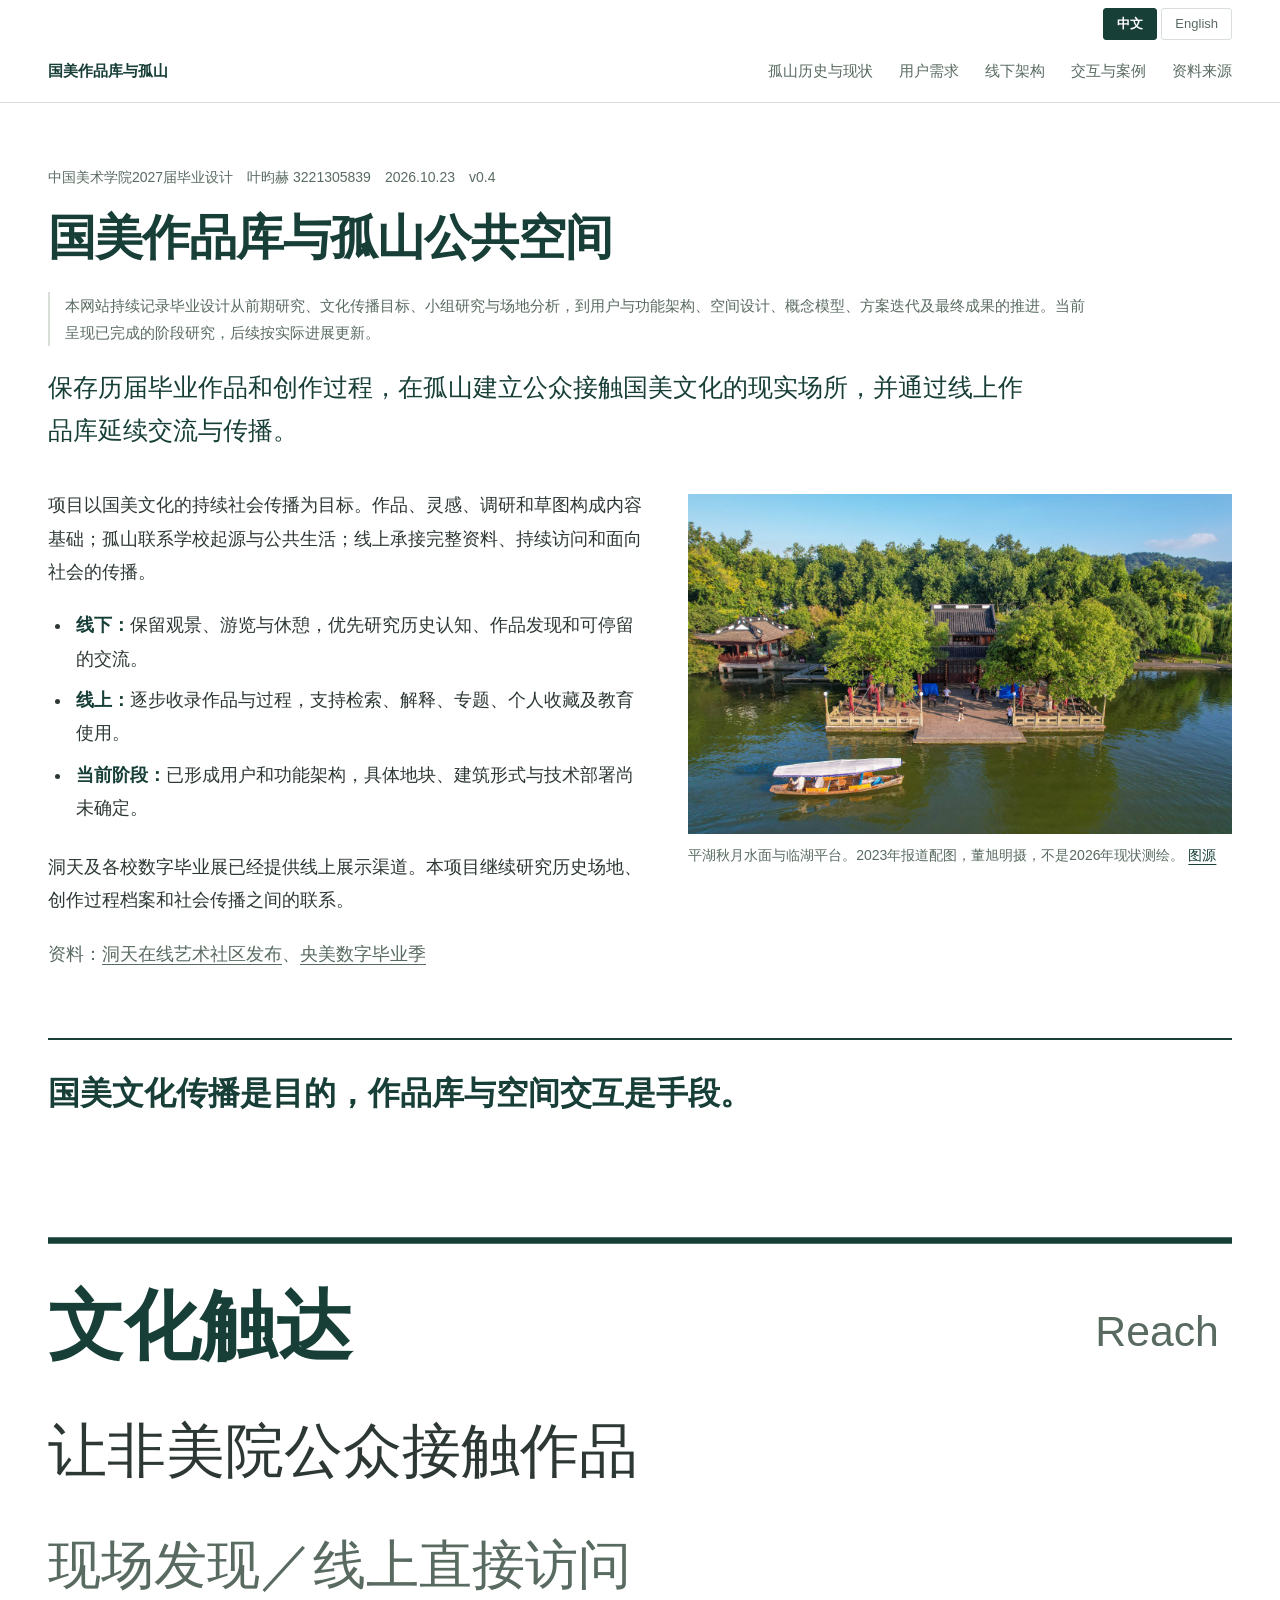
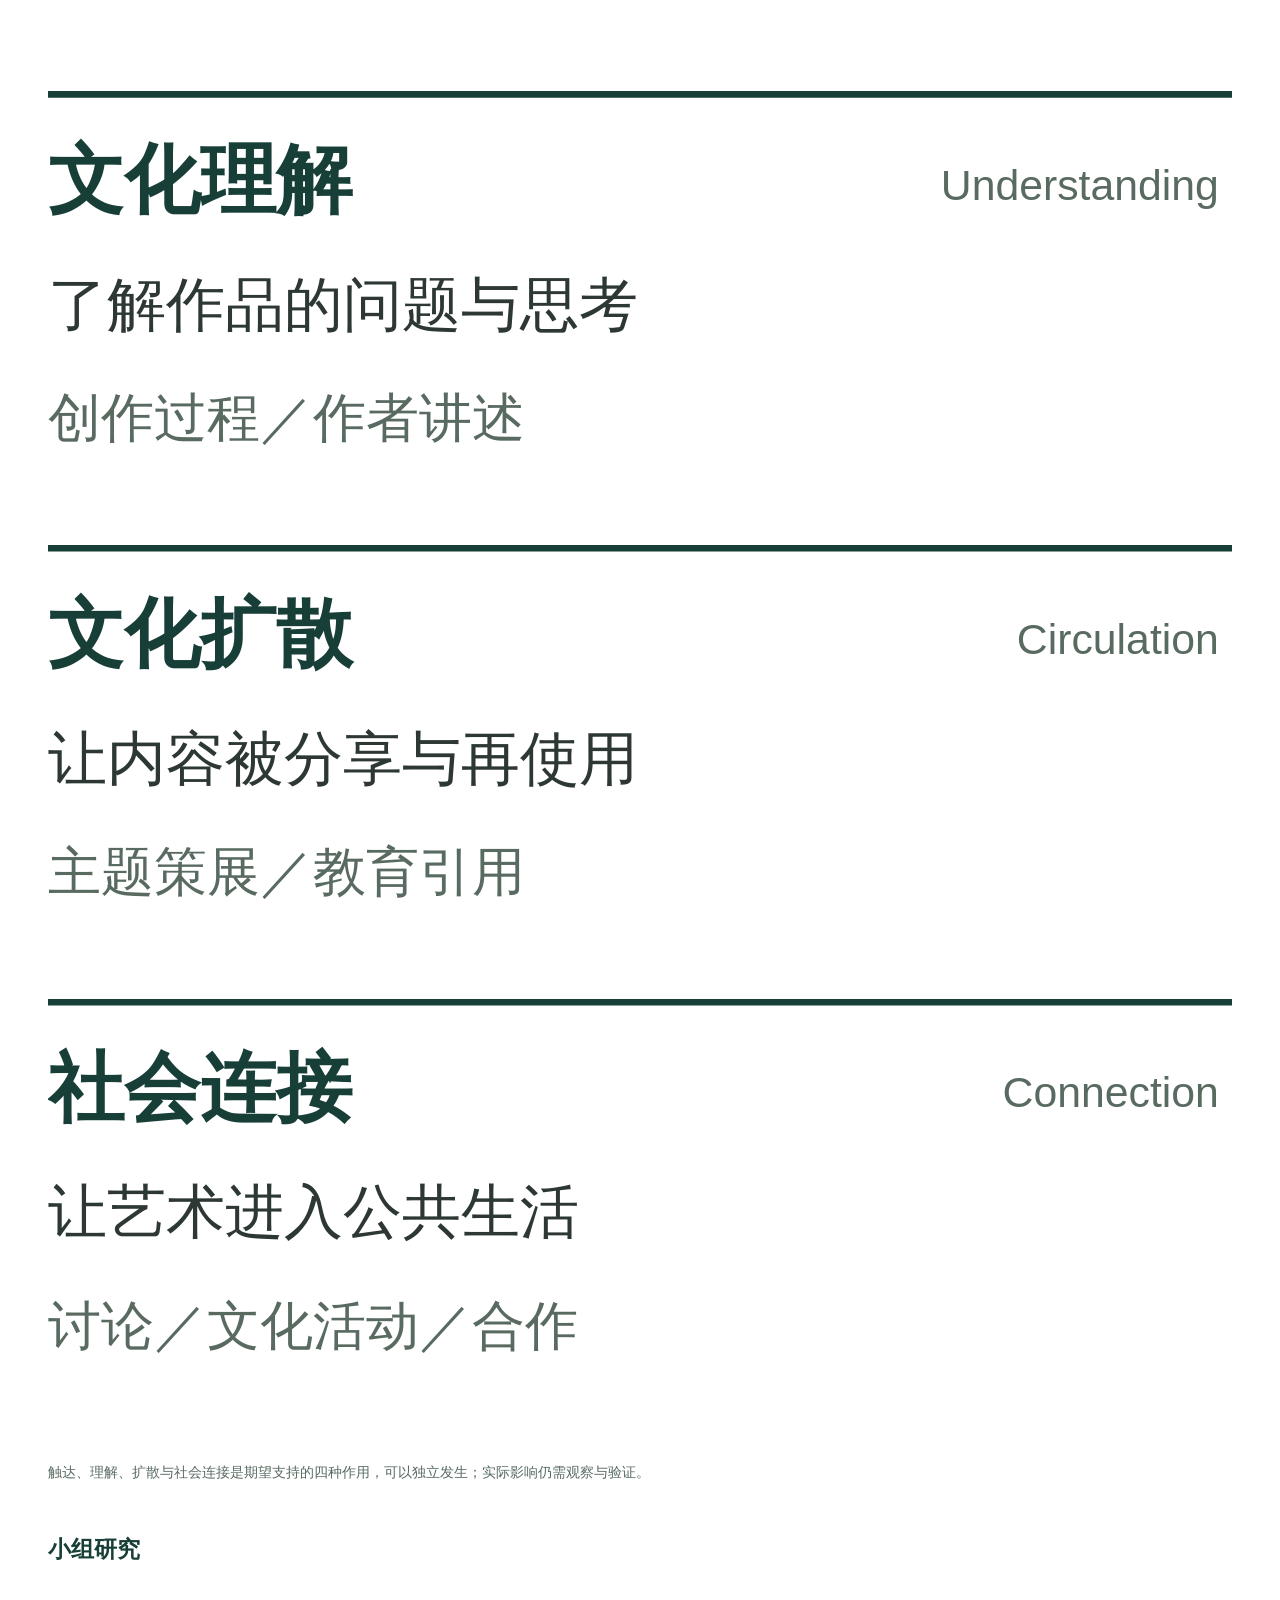
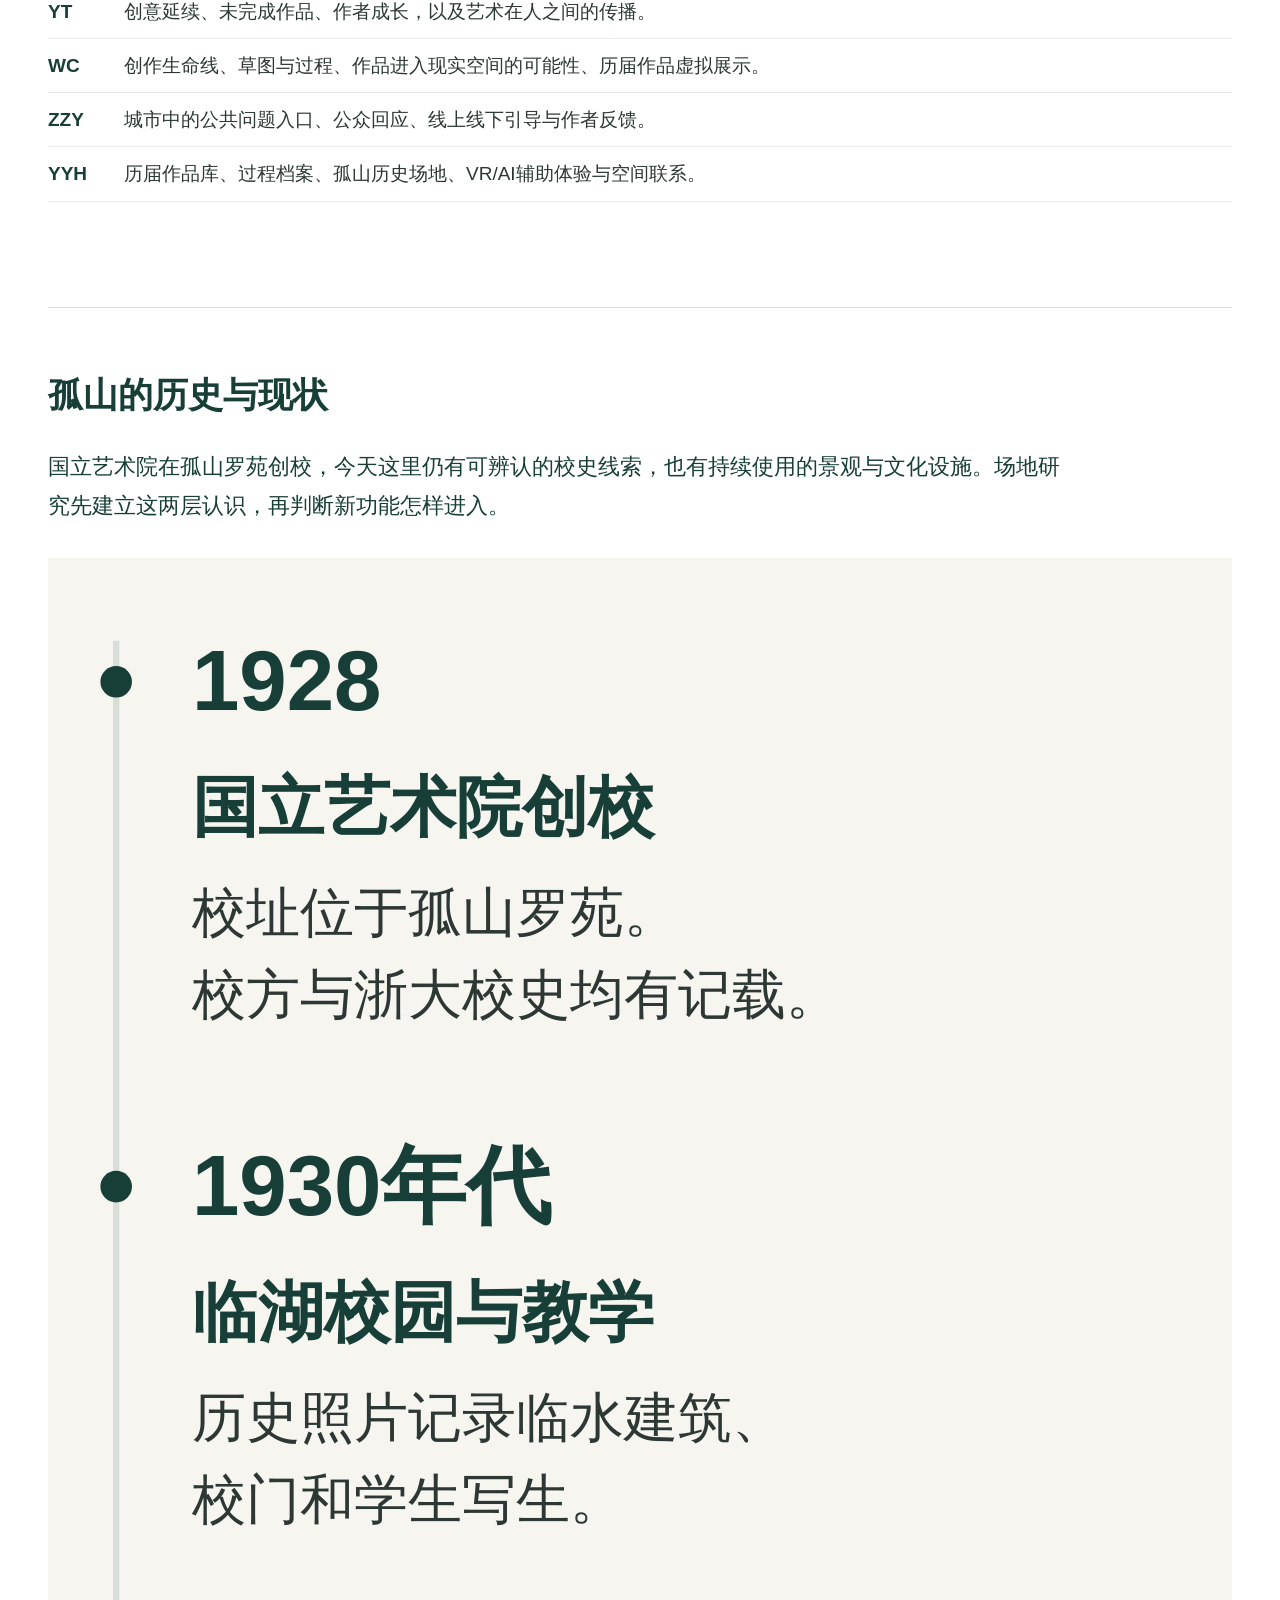
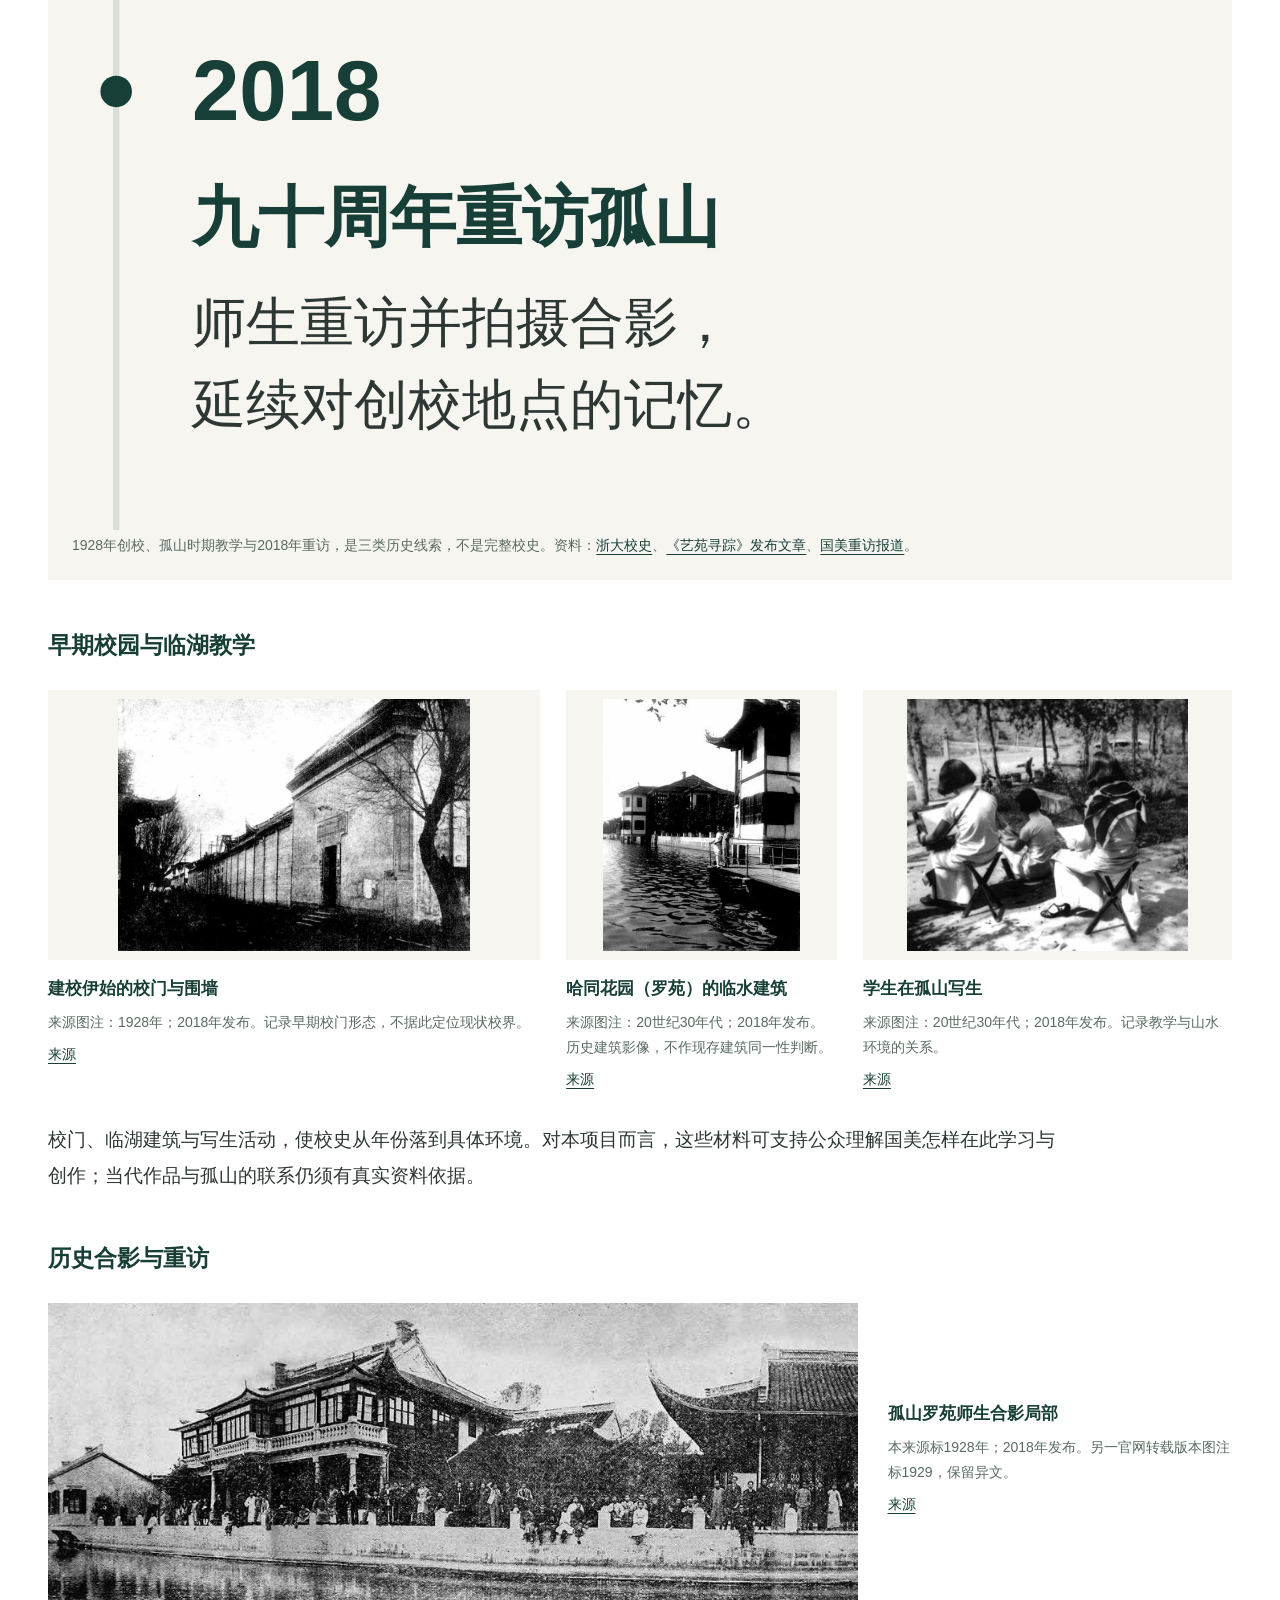
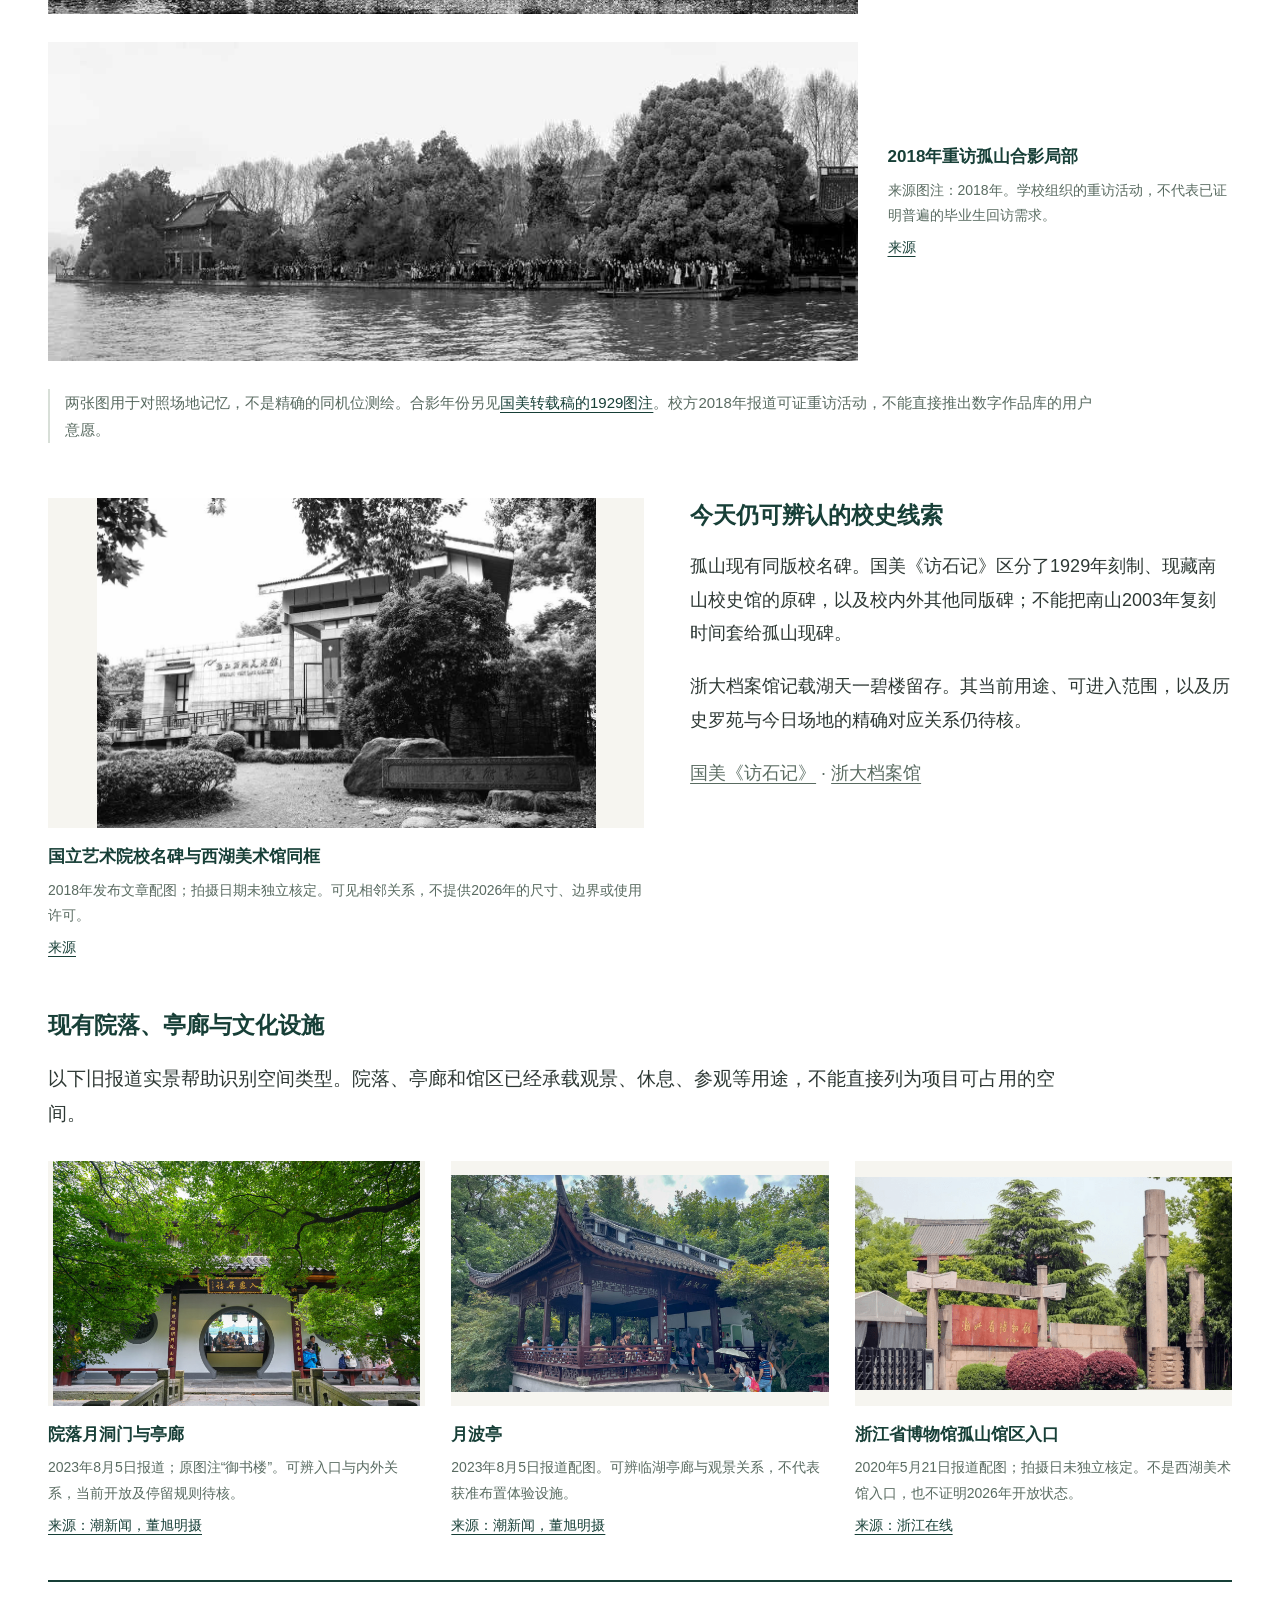
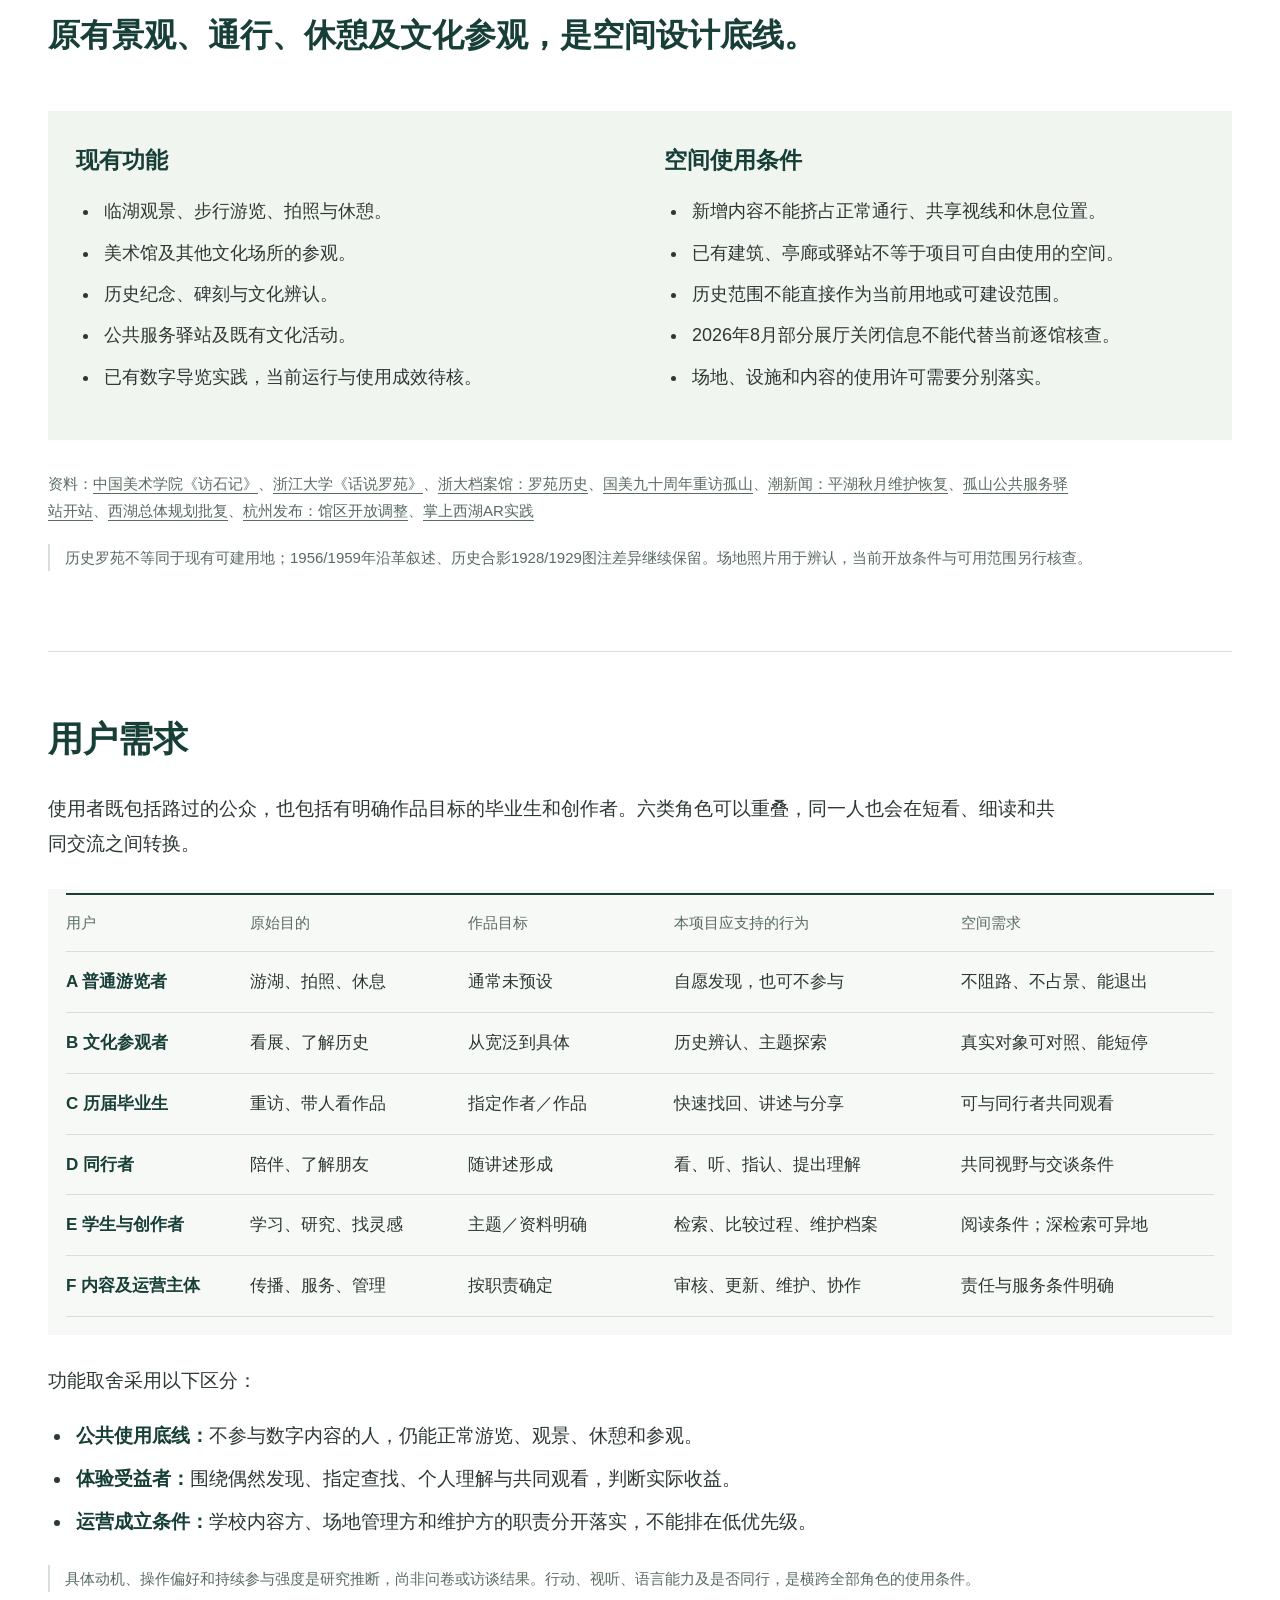
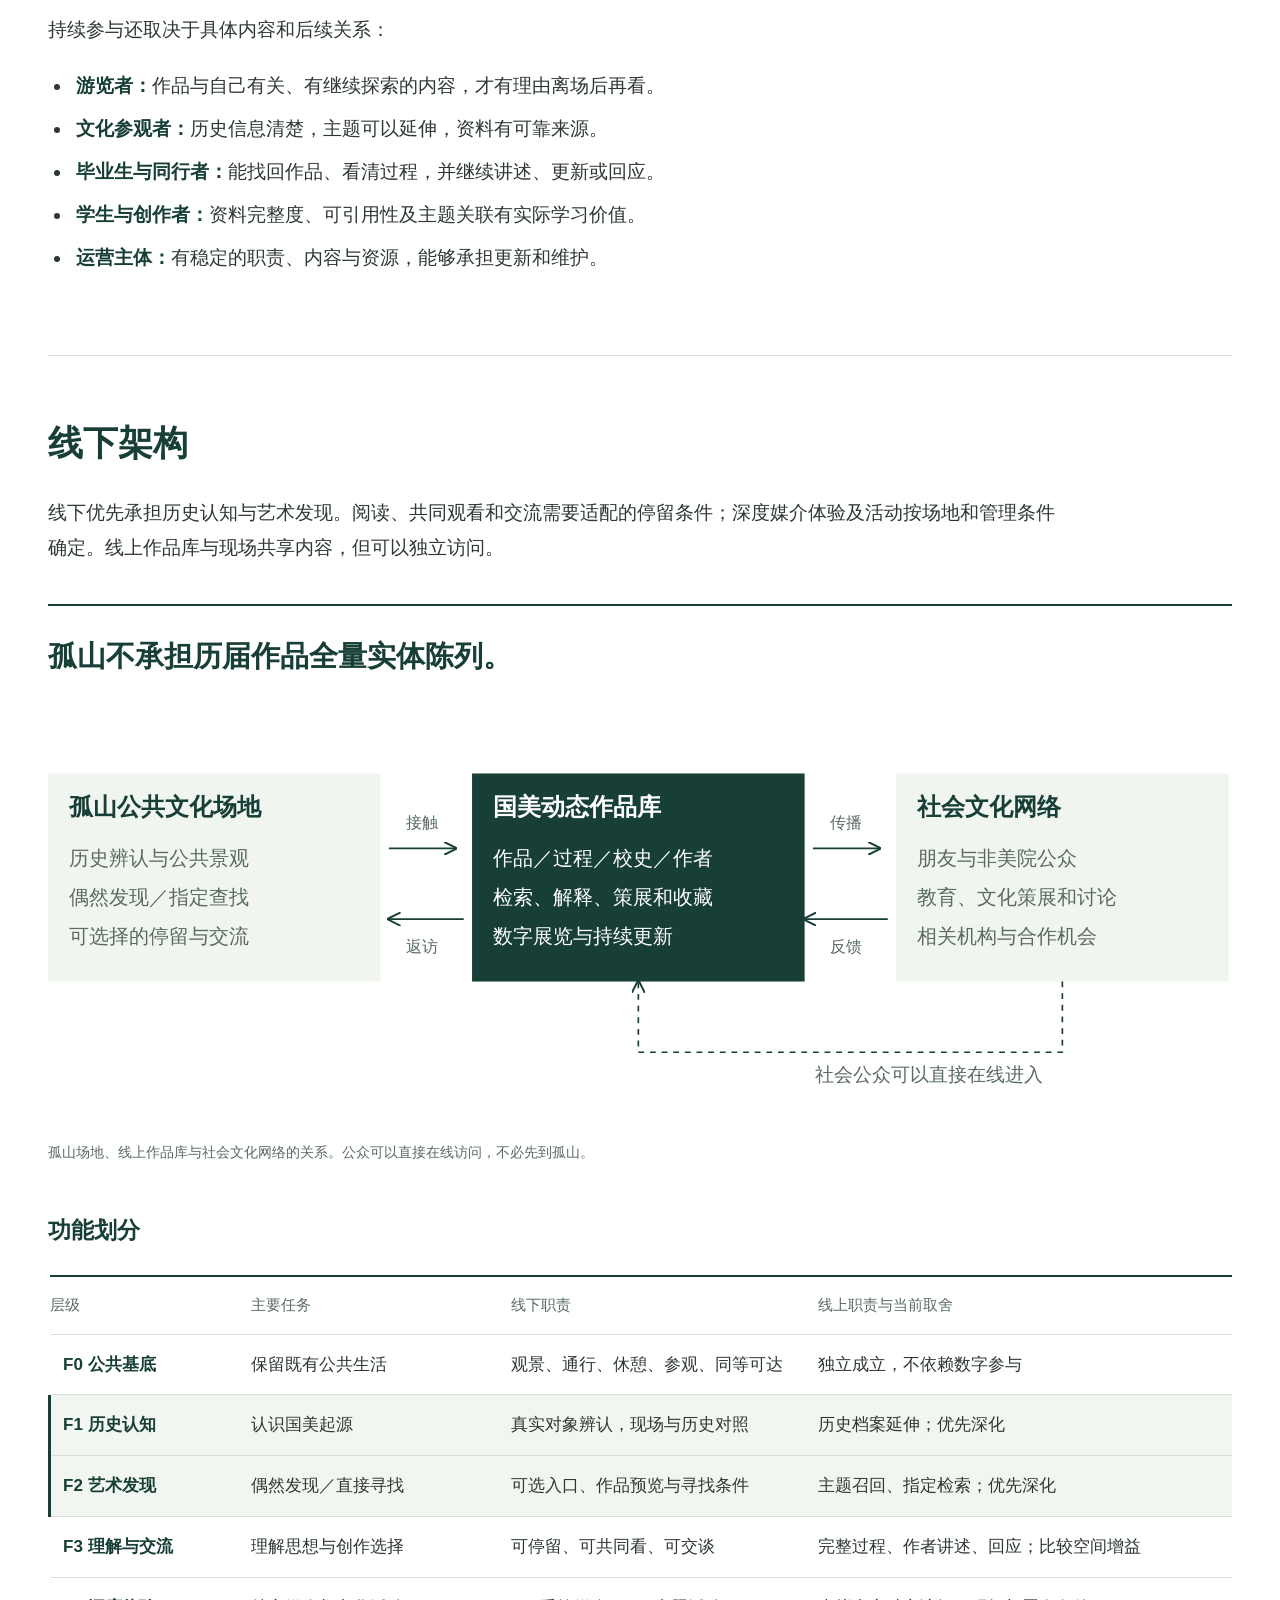
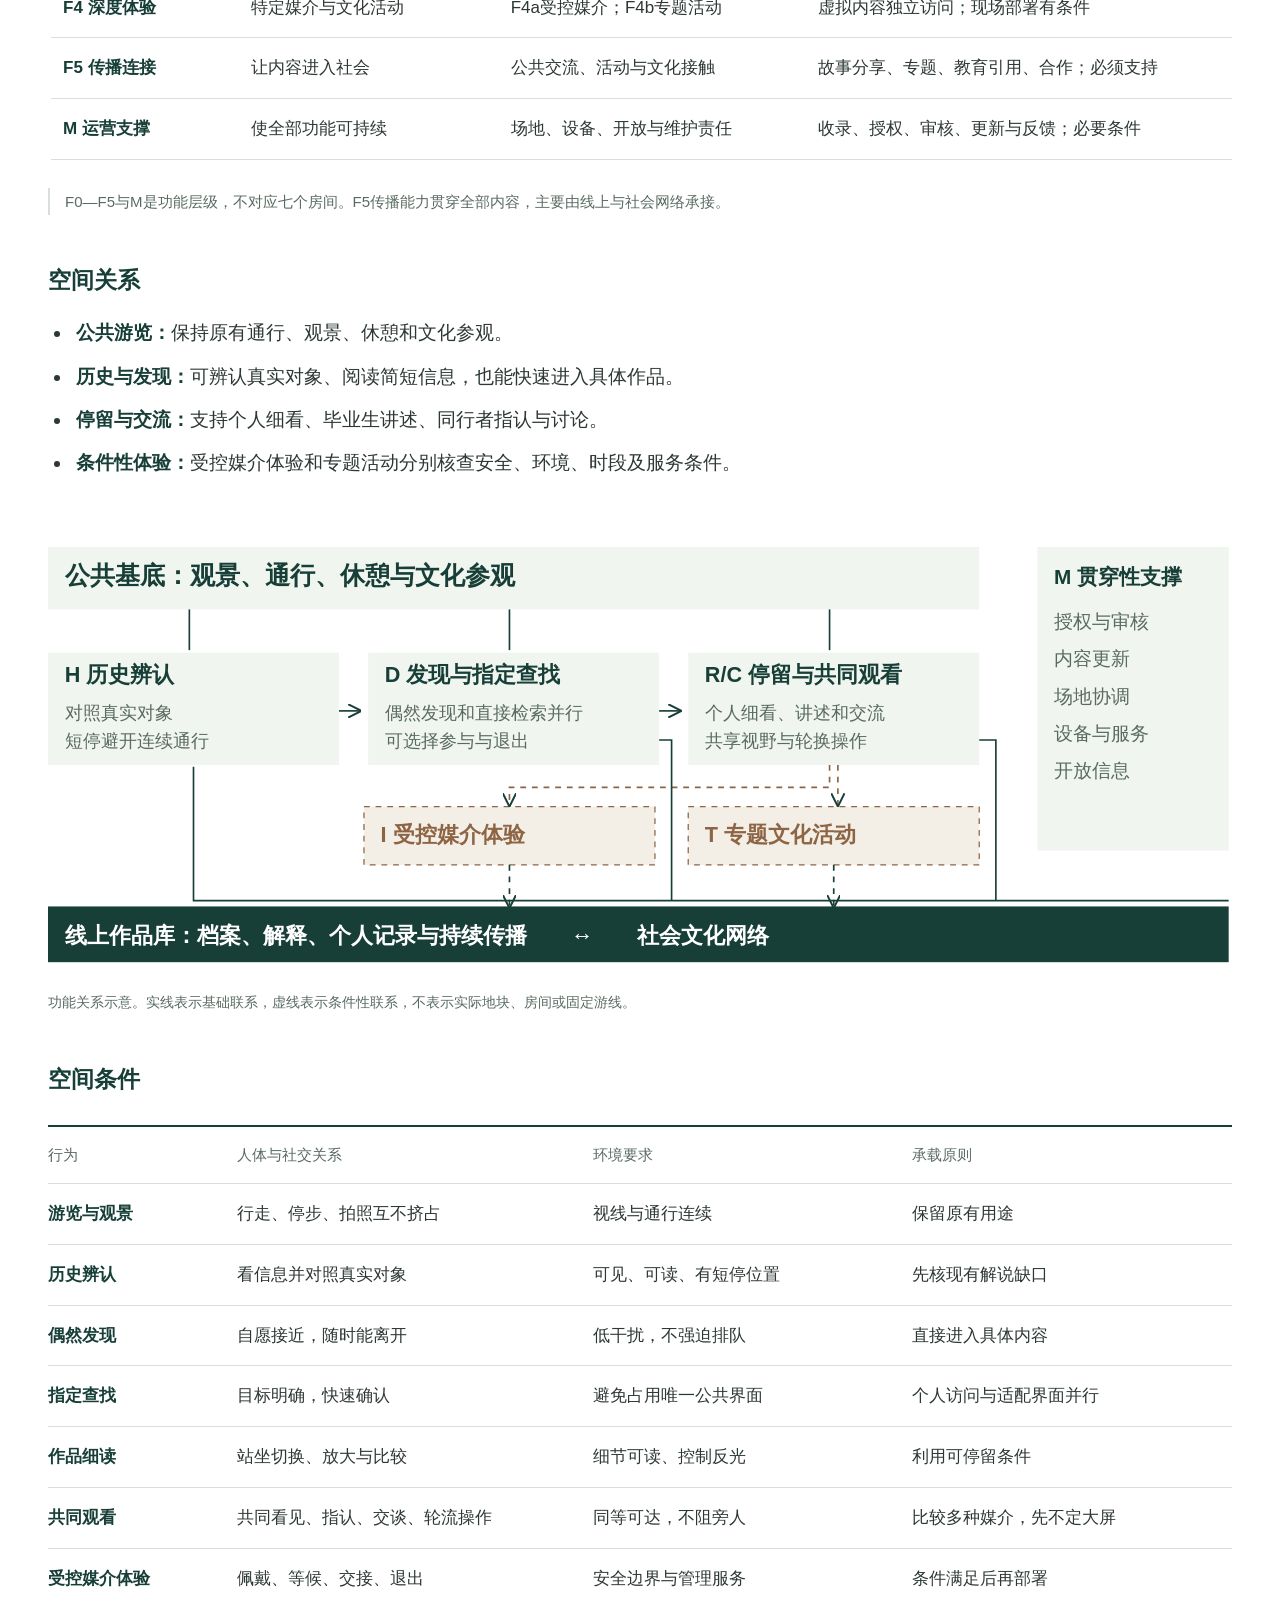
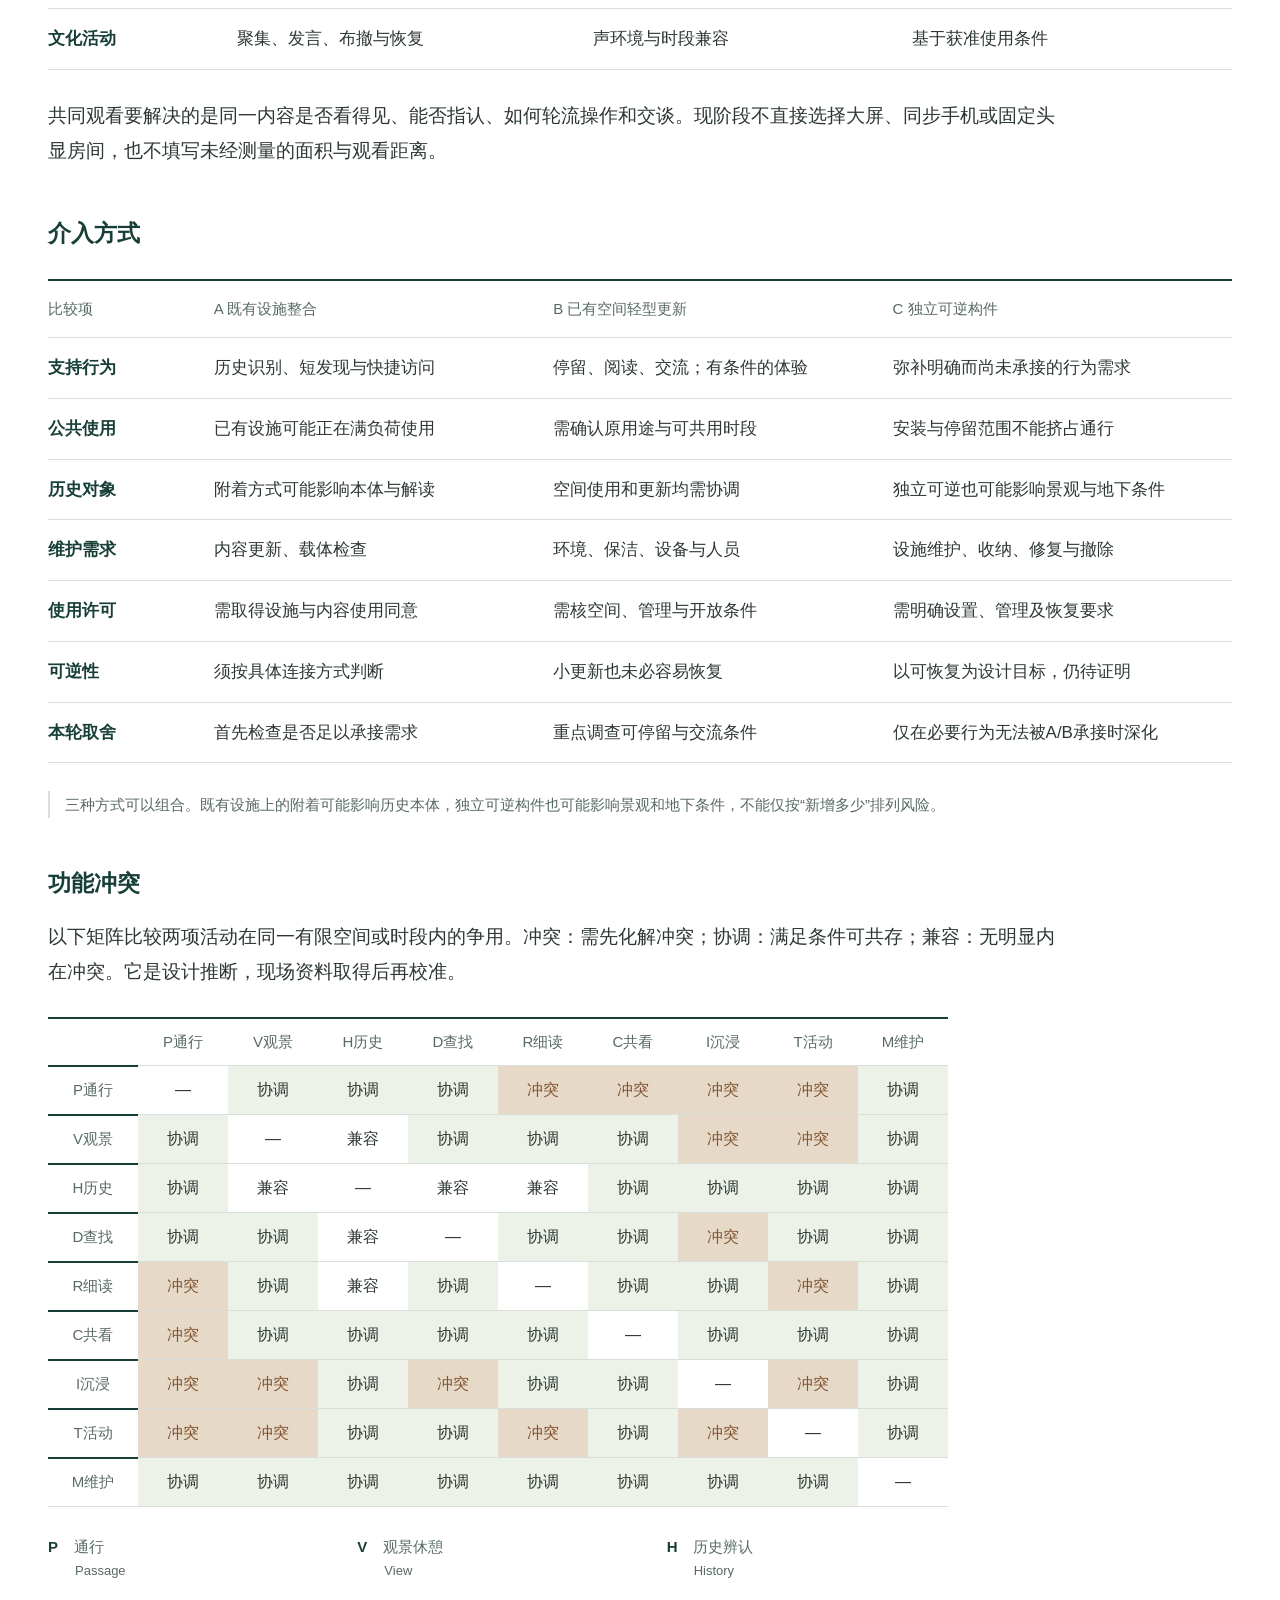
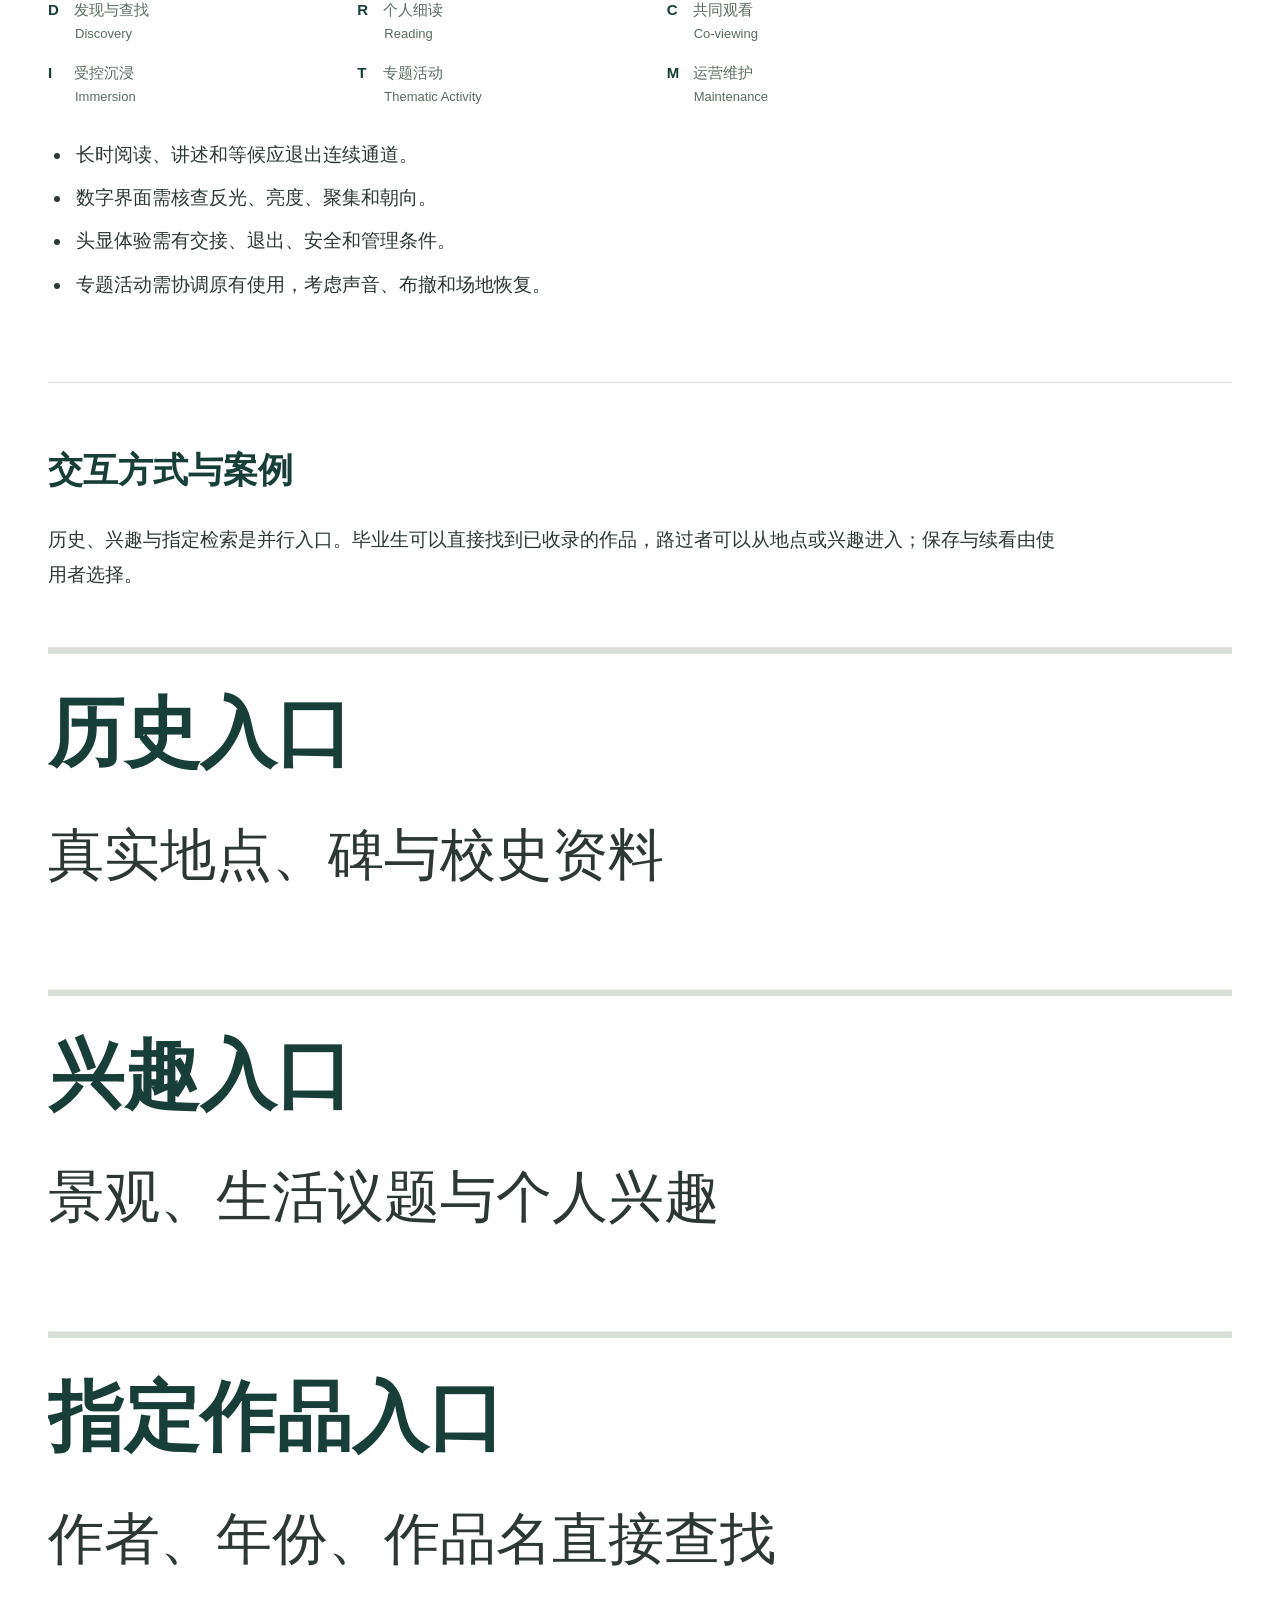
==== commit dd073db8: "Publish bilingual research website v0.4" ====
--- a/docs/index.html
+++ b/docs/index.html
@@ -1,7 +1,8 @@
-<!doctype html><html lang="zh-CN"><head><meta charset="utf-8"><meta name="viewport" content="width=device-width,initial-scale=1"><title>国美作品库与孤山公共空间｜阶段研究 v0.3</title><link rel="stylesheet" href="css/reading.css"><link rel="stylesheet" href="css/function-key.css"><link rel="stylesheet" href="css/visual-v03.css"></head><body><nav aria-label="内容目录"><div class="nav-inner"><a class="home" href="#overview">国美作品库与孤山</a><a href="#site">孤山历史与现状</a><a href="#users">用户需求</a><a href="#architecture">线下架构</a><a href="#interaction">交互与案例</a><a href="#sources">资料来源</a></div></nav><main>
+<!doctype html><html lang="zh-CN"><head><meta charset="utf-8"><meta name="viewport" content="width=device-width,initial-scale=1"><title>国美作品库与孤山公共空间｜毕业设计持续记录</title><link rel="stylesheet" href="css/reading.css"><link rel="stylesheet" href="css/function-key.css"><link rel="stylesheet" href="css/visual-v03.css"><link rel="stylesheet" href="css/languages.css"><link rel="alternate" hreflang="en" href="index-en.html"><link rel="alternate" hreflang="zh-CN" href="index.html"></head><body><nav aria-label="内容目录"><div class="language-bar" role="group" aria-label="Language"><a href="index.html" hreflang="zh-CN" lang="zh-CN" data-language-link aria-current="page">中文</a><a href="index-en.html" hreflang="en" lang="en" data-language-link>English</a></div><div class="nav-inner"><a class="home" href="#overview">国美作品库与孤山</a><a href="#site">孤山历史与现状</a><a href="#users">用户需求</a><a href="#architecture">线下架构</a><a href="#interaction">交互与案例</a><a href="#sources">资料来源</a></div></nav><main>
 <header id="overview" class="intro">
-<p class="byline">中国美术学院2027届毕业设计　叶昀赫 3221305839　2026.10.22　v0.3</p>
+<p class="byline">中国美术学院2027届毕业设计　叶昀赫 3221305839　2026.10.23　v0.4</p>
 <h1>国美作品库与孤山公共空间</h1>
+<p class="note">本网站持续记录毕业设计从前期研究、文化传播目标、小组研究与场地分析，到用户与功能架构、空间设计、概念模型、方案迭代及最终成果的推进。当前呈现已完成的阶段研究，后续按实际进展更新。</p>
 <p class="intro-text">保存历届毕业作品和创作过程，在孤山建立公众接触国美文化的现实场所，并通过线上作品库延续交流与传播。</p>
 <div class="intro-layout"><div>
 <p>项目以国美文化的持续社会传播为目标。作品、灵感、调研和草图构成内容基础；孤山联系学校起源与公共生活；线上承接完整资料、持续访问和面向社会的传播。</p>
@@ -15,7 +16,7 @@
 <div><dt>WC</dt><dd>创作生命线、草图与过程、作品进入现实空间的可能性、历届作品虚拟展示。</dd></div>
 <div><dt>ZZY</dt><dd>城市中的公共问题入口、公众回应、线上线下引导与作者反馈。</dd></div>
 <div><dt>YYH</dt><dd>历届作品库、过程档案、孤山历史场地、VR/AI辅助体验与空间联系。</dd></div>
-</dl><p class="note">研究归属依据小组摘要整理，本轮未重新核对Figma原始图层。</p>
+</dl>
 </header>
 
 <section id="site"><h2>孤山的历史与现状</h2>
@@ -60,15 +61,14 @@
 </section>
 
 <section id="interaction"><h2>交互方式与案例</h2>
-<p>历史、兴趣与指定检索是并行入口。毕业生可以直接找到已收录的作品，路过者可以从地点或兴趣进入；保存与续看由使用者选择。</p><figure class="diagram"><picture><source media="(max-width: 580px)" srcset="assets/diagrams/entry_routes_mobile.svg"><img src="assets/diagrams/entry_routes.svg" alt="三类入口连接同一作品库，离场后可以续看。不是必须完成的一套流程，也不预设现场终端形式。" loading="lazy"></picture><figcaption>三类入口连接同一作品库，离场后可以续看。不是必须完成的一套流程，也不预设现场终端形式。</figcaption></figure><p>AI解释、创作决策对照、共同观看和VR属于按需深化。资料没有记载的作者经历不能由AI补写，每件作品也不必套用同一种互动。</p>
+<p>历史、兴趣与指定检索是并行入口。毕业生可以直接找到已收录的作品，路过者可以从地点或兴趣进入；保存与续看由使用者选择。</p><figure class="diagram"><picture><source media="(max-width: 580px)" srcset="assets/diagrams/entry_routes_mobile.svg"><img src="assets/diagrams/entry_routes.svg" alt="三类入口连接同一作品库，离场后可以续看。不是必须完成的一套流程，也不预设现场终端形式。" loading="lazy"></picture><figcaption>三类入口连接同一作品库，离场后可以续看。不是必须完成的一套流程，也不预设现场终端形式。</figcaption></figure><p>AI解释、创作决策对照、共同观看和VR属于按需深化。</p>
 <article class="case illustrated"><div class="case-copy"><h3>Hello Lamp Post</h3><p class="case-sub">地点入口。2013年布里斯托项目。</p><dl class="case-fields"><div><dt>实际机制</dt><dd>利用既有公共物编号，通过短信开始对话。</dd></div><div><dt>用于本项目</dt><dd>地点可以成为内容入口，现场不必为每一件作品增加实体展位。</dd></div><div><dt>成立条件</dt><dd>需要可识别对象、真实地点关联及后续内容服务。</dd></div><div><dt>使用限制</dt><dd>不能由此推定在历史物上附着设施已获许可，也不必复制拟人化对话。</dd></div></dl><a class="case-link" href="https://www.watershed.co.uk/studio/projects/hello-lamp-post" target="_blank" rel="noopener">项目资料</a></div><figure class=""><a href="https://www.watershed.co.uk/studio/projects/hello-lamp-post" target="_blank" rel="noopener"><img src="assets/images/lamp.jpg" alt="Hello Lamp Post：既有公共物的编号成为短信交互入口。"></a><figcaption>Hello Lamp Post：既有公共物的编号成为短信交互入口。 <a href="https://www.watershed.co.uk/studio/projects/hello-lamp-post" target="_blank" rel="noopener">图源</a></figcaption></figure></article><article class="case"><div class="case-copy"><h3>Send Me SFMOMA</h3><p class="case-sub">兴趣召回</p><dl class="case-fields"><div><dt>实际机制</dt><dd>发送关键词、颜色或emoji，系统返回相关作品与图注。</dd></div><div><dt>用于本项目</dt><dd>从公众兴趣接触一件具体作品，而非先浏览庞大的目录。</dd></div><div><dt>成立条件</dt><dd>需要可检索的作品资料及主题对应关系。</dd></div><div><dt>使用限制</dt><dd>这是2017年推出、2020年结束的历史服务。不复制短信基础设施，不将案例访问量作为本项目成效。</dd></div></dl><a class="case-link" href="https://www.sfmoma.org/read/send-me-sfmoma/" target="_blank" rel="noopener">项目资料</a></div></article><article class="case illustrated"><div class="case-copy"><h3>Cooper Hewitt Pen</h3><p class="case-sub">收藏与续看。馆方历史项目配图。</p><dl class="case-fields"><div><dt>实际机制</dt><dd>用笔触碰展签保存内容，离场后凭门票代码找回访问记录。</dd></div><div><dt>用于本项目</dt><dd>保存具体作品、过程片段与个人理解，让离场后的继续访问有明确对象。</dd></div><div><dt>成立条件</dt><dd>作品标识、访问关联、找回记录的入口必须清楚。</dd></div><div><dt>使用限制</dt><dd>专用笔、交接和维护不能直接照搬。馆方使用页提示不可用，按历史机制理解。</dd></div></dl><a class="case-link" href="https://www.cooperhewitt.org/exhibitions/using-the-pen/" target="_blank" rel="noopener">项目资料</a></div><figure class=""><a href="https://www.cooperhewitt.org/exhibitions/using-the-pen/" target="_blank" rel="noopener"><img src="assets/images/pen.png" alt="The Pen：触碰展签保存，离场后凭访问代码找回。历史项目。"></a><figcaption>The Pen：触碰展签保存，离场后凭访问代码找回。历史项目。 <a href="https://www.cooperhewitt.org/exhibitions/using-the-pen/" target="_blank" rel="noopener">图源</a></figcaption></figure></article><article class="case"><div class="case-copy"><h3>QRator</h3><p class="case-sub">公众回应。UCL历史项目。</p><dl class="case-fields"><div><dt>实际机制</dt><dd>观众围绕馆藏留下理解，后来者可以阅读和回应，讨论可在线延续。</dd></div><div><dt>用于本项目</dt><dd>把作品作为交流起点，反馈作为独立记录附加到档案。</dd></div><div><dt>成立条件</dt><dd>需要审核、上下文、来源和作者记录的边界。</dd></div><div><dt>使用限制</dt><dd>留言量不能证明理解程度，观众观点不能覆盖作者真实档案。</dd></div></dl><a class="case-link" href="https://www.ucl.ac.uk/culture/sites/culture/files/171124_qrator.pdf" target="_blank" rel="noopener">项目资料</a></div></article><article class="case"><div class="case-copy"><h3>云游敦煌</h3><p class="case-sub">内容分享。2020年上线的小程序。</p><dl class="case-fields"><div><dt>实际机制</dt><dd>以移动端文化内容、故事和探索入口组织公众访问。</dd></div><div><dt>用于本项目</dt><dd>把专业资料组织成公众能接近的内容单元，支持分享和继续探索。</dd></div><div><dt>成立条件</dt><dd>需要内容编辑、平台维护与持续更新。</dd></div><div><dt>使用限制</dt><dd>每日推荐与自由检索不同，历史传播数据不直接推导国美项目的使用需求。</dd></div></dl><a class="case-link" href="https://www.dha.ac.cn/whzy.htm" target="_blank" rel="noopener">项目资料</a></div></article><article class="case"><div class="case-copy"><h3>数字藏经洞</h3><p class="case-sub">深度体验。2023年上线。</p><dl class="case-fields"><div><dt>实际机制</dt><dd>进入数字历史场景，与人物、故事和事件互动。</dd></div><div><dt>用于本项目</dt><dd>有真实资料支撑时，数字体验可以帮助理解空间、历史与创作情境。</dd></div><div><dt>成立条件</dt><dd>需要数字资产、制作能力、运行支持和相应媒介条件。</dd></div><div><dt>使用限制</dt><dd>线上数字场景不直接证明现场VR应部署，项目规模、网络和成本不能照搬。</dd></div></dl><a class="case-link" href="https://www.tencent.com/zh-hk/tencent-facilitates-immersive-virtual-tours-of-important-cultural-sites/" target="_blank" rel="noopener">项目资料</a></div></article>
 <h3>作品库内容</h3>
-<figure class="diagram"><picture><source media="(max-width: 580px)" srcset="assets/diagrams/work_archive_mobile.svg"><img src="assets/diagrams/work_archive.svg" alt="灵感—过程—成果—回应四层档案。原作者记录、观众反馈与AI解释分开标注；缺失的过程资料不补写。" loading="lazy"></picture><figcaption>灵感—过程—成果—回应四层档案。原作者记录、观众反馈与AI解释分开标注；缺失的过程资料不补写。</figcaption></figure>
+<figure class="diagram"><picture><source media="(max-width: 580px)" srcset="assets/diagrams/work_archive_mobile.svg"><img src="assets/diagrams/work_archive.svg" alt="作品档案涵盖灵感、过程、成果与回应，连接创作背景、发展脉络和公众交流。" loading="lazy"></picture><figcaption>作品档案涵盖灵感、过程、成果与回应，连接创作背景、发展脉络和公众交流。</figcaption></figure>
 <p>每条档案保留作者、年份、专业、主题、媒介、版本、来源和授权。过程资料按实际可得程度收录，不承诺第一天覆盖全部历届作品。现场按需召回，完整访问范围受资料和授权约束。</p>
 <h3>当前结论</h3>
 <ul class=""><li>项目以国美文化的持续社会传播为目标，历届作品档案是内容基础。</li><li>孤山承担历史认知与艺术发现，保留原有公共使用。</li><li>线下不做全量作品永久陈列，重点落实短停、阅读和共同交流的条件。</li><li>线上承担逐步积累的完整档案、持续访问、专题传播、教育使用与社会连接。</li><li>现场VR、专用终端及独立构件，需要进一步证明价值与可管理性。</li></ul>
 <h3>待核事项</h3>
 <div class="table-scroll" role="region" tabindex="0" aria-label="下一轮只补会改变空间选择的条件"><table class="medium"><thead><tr><th>需核实的条件</th><th>要获得什么</th><th>影响哪些选择</th></tr></thead><tbody><tr><td>边界、管理与保护</td><td>真实可用范围、管理主体与审批口径</td><td>能否使用现有界面、建筑或独立构件</td></tr><tr><td>现有建筑与开放</td><td>逐单元用途、时段和可进入条件</td><td>是否有可承接停留或深度体验的空间</td></tr><tr><td>通行与同等可达</td><td>净宽、坡度、障碍、临水关系与退出路径</td><td>停留、等候与服务是否妨碍公共使用</td></tr><tr><td>真实停留与同行行为</td><td>人停在哪里、如何站坐、怎样交谈</td><td>共同观看是否有需求，哪类条件最重要</td></tr><tr><td>声光与设施环境</td><td>反光、遮雨、噪声、网络、供电与座位</td><td>阅读、语音、公共界面及VR是否适配</td></tr><tr><td>作品与过程资料</td><td>可获得的资料、授权、版本和完整度</td><td>档案范围、AI解释与体验深度</td></tr><tr><td>运营与持续兴趣</td><td>职责、资源、更新方式及用户参与意愿</td><td>维护是否可承担，离场延续是否有价值</td></tr></tbody></table></div>
-<p>请老师重点判断：文化传播目标与功能优先级、现场交流的深度、既有文化设施的更新条件。</p>
 </section>
-<footer id="sources" class="references"><h2>资料来源</h2><p>历史与现状沿用已复核材料，案例用于比较机制。来源页面可访问不等于服务目前仍可使用。图片的发布日期不代替本次现状测绘。</p><ul><li><a href="https://www.caa.edu.cn/info/1332/2416702.htm" target="_blank" rel="noopener">中国美术学院《访石记》</a></li><li><a href="https://www.zju.edu.cn/2019/0426/c32917a1510354/pagem.htm" target="_blank" rel="noopener">浙江大学《话说罗苑》</a></li><li><a href="https://acv.zju.edu.cn/site/bgxw_view.html?id=1302" target="_blank" rel="noopener">浙大档案馆：罗苑历史</a></li><li><a href="https://www.caa.edu.cn/info/1289/2615.htm" target="_blank" rel="noopener">国美九十周年重访孤山</a></li><li><a href="https://www.sohu.com/a/258693115_664182" target="_blank" rel="noopener">《艺苑寻踪》发布文章及图片</a></li><li><a href="https://www.caa.edu.cn/info/3811/11439.htm" target="_blank" rel="noopener">国美转载历史合影资料</a></li><li><a href="https://tidenews.com.cn/news.html?id=2544083" target="_blank" rel="noopener">潮新闻：平湖秋月维护恢复</a></li><li><a href="https://z.hangzhou.com.cn/2021/jd100zn/content/content_7999952.html" target="_blank" rel="noopener">孤山公共服务驿站开站</a></li><li><a href="https://www.forestry.gov.cn/lyj/1/gsgg/20260727/682232.html" target="_blank" rel="noopener">西湖总体规划批复</a></li><li><a href="https://www.sina.cn/news/detail/5330403129032885.html" target="_blank" rel="noopener">杭州发布：馆区开放调整</a></li><li><a href="https://www.sensetime.com/hk/news/41154839/" target="_blank" rel="noopener">掌上西湖AR实践</a></li><li><a href="https://en.caa.edu.cn/info/1111/2925.htm" target="_blank" rel="noopener">洞天在线艺术社区发布</a></li><li><a href="https://www.cafa.edu.cn/st/2025/90133125.htm" target="_blank" rel="noopener">央美数字毕业季</a></li><li><a href="https://www.sfmoma.org/read/send-me-sfmoma/" target="_blank" rel="noopener">Send Me SFMOMA：项目机制</a></li><li><a href="https://www.sfmoma.org/read/all-good-things-must-come-to-an-end-the-sunset-of-send-me-sfmoma/" target="_blank" rel="noopener">Send Me SFMOMA：结束公告</a></li><li><a href="https://www.cooperhewitt.org/exhibitions/using-the-pen/" target="_blank" rel="noopener">Cooper Hewitt：Using the Pen</a></li><li><a href="https://www.watershed.co.uk/studio/projects/hello-lamp-post" target="_blank" rel="noopener">Watershed：Hello Lamp Post</a></li><li><a href="https://www.ucl.ac.uk/culture/sites/culture/files/171124_qrator.pdf" target="_blank" rel="noopener">UCL：QRator项目说明</a></li><li><a href="https://www.dha.ac.cn/whzy.htm" target="_blank" rel="noopener">敦煌研究院：文化资源</a></li><li><a href="https://www.tencent.com/zh-hk/tencent-facilitates-immersive-virtual-tours-of-important-cultural-sites/" target="_blank" rel="noopener">腾讯：数字藏经洞上线</a></li><li><a href="https://www.tencent.com/zh-cn/tencents-game-technology-brings-mogao-grottoes-to-life-revitalizing-ancient-culture-in-immersive-experience/" target="_blank" rel="noopener">腾讯：数字藏经洞技术与国际版</a></li></ul><p class="note">叶昀赫 3221305839　2026年10月22日　v0.3<br>阶段性功能研究，具体场地、尺度与实体形式尚未确定。</p></footer><a class="to-top" href="#overview">返回顶部</a></main><script src="js/reading.js"></script></body></html>+<footer id="sources" class="references"><h2>资料来源</h2><p>历史与现状沿用已复核材料，案例用于比较机制。来源页面可访问不等于服务目前仍可使用。图片的发布日期不代替本次现状测绘。</p><ul><li><a href="https://www.caa.edu.cn/info/1332/2416702.htm" target="_blank" rel="noopener">中国美术学院《访石记》</a></li><li><a href="https://www.zju.edu.cn/2019/0426/c32917a1510354/pagem.htm" target="_blank" rel="noopener">浙江大学《话说罗苑》</a></li><li><a href="https://acv.zju.edu.cn/site/bgxw_view.html?id=1302" target="_blank" rel="noopener">浙大档案馆：罗苑历史</a></li><li><a href="https://www.caa.edu.cn/info/1289/2615.htm" target="_blank" rel="noopener">国美九十周年重访孤山</a></li><li><a href="https://www.sohu.com/a/258693115_664182" target="_blank" rel="noopener">《艺苑寻踪》发布文章及图片</a></li><li><a href="https://www.caa.edu.cn/info/3811/11439.htm" target="_blank" rel="noopener">国美转载历史合影资料</a></li><li><a href="https://tidenews.com.cn/news.html?id=2544083" target="_blank" rel="noopener">潮新闻：平湖秋月维护恢复</a></li><li><a href="https://z.hangzhou.com.cn/2021/jd100zn/content/content_7999952.html" target="_blank" rel="noopener">孤山公共服务驿站开站</a></li><li><a href="https://www.forestry.gov.cn/lyj/1/gsgg/20260727/682232.html" target="_blank" rel="noopener">西湖总体规划批复</a></li><li><a href="https://www.sina.cn/news/detail/5330403129032885.html" target="_blank" rel="noopener">杭州发布：馆区开放调整</a></li><li><a href="https://www.sensetime.com/hk/news/41154839/" target="_blank" rel="noopener">掌上西湖AR实践</a></li><li><a href="https://en.caa.edu.cn/info/1111/2925.htm" target="_blank" rel="noopener">洞天在线艺术社区发布</a></li><li><a href="https://www.cafa.edu.cn/st/2025/90133125.htm" target="_blank" rel="noopener">央美数字毕业季</a></li><li><a href="https://www.sfmoma.org/read/send-me-sfmoma/" target="_blank" rel="noopener">Send Me SFMOMA：项目机制</a></li><li><a href="https://www.sfmoma.org/read/all-good-things-must-come-to-an-end-the-sunset-of-send-me-sfmoma/" target="_blank" rel="noopener">Send Me SFMOMA：结束公告</a></li><li><a href="https://www.cooperhewitt.org/exhibitions/using-the-pen/" target="_blank" rel="noopener">Cooper Hewitt：Using the Pen</a></li><li><a href="https://www.watershed.co.uk/studio/projects/hello-lamp-post" target="_blank" rel="noopener">Watershed：Hello Lamp Post</a></li><li><a href="https://www.ucl.ac.uk/culture/sites/culture/files/171124_qrator.pdf" target="_blank" rel="noopener">UCL：QRator项目说明</a></li><li><a href="https://www.dha.ac.cn/whzy.htm" target="_blank" rel="noopener">敦煌研究院：文化资源</a></li><li><a href="https://www.tencent.com/zh-hk/tencent-facilitates-immersive-virtual-tours-of-important-cultural-sites/" target="_blank" rel="noopener">腾讯：数字藏经洞上线</a></li><li><a href="https://www.tencent.com/zh-cn/tencents-game-technology-brings-mogao-grottoes-to-life-revitalizing-ancient-culture-in-immersive-experience/" target="_blank" rel="noopener">腾讯：数字藏经洞技术与国际版</a></li></ul><p class="note">叶昀赫 3221305839　2026年10月23日　v0.4<br>阶段性功能研究，具体场地、尺度与实体形式尚未确定。</p></footer><a class="to-top" href="#overview">返回顶部</a></main><script src="js/reading.js"></script><script src="js/languages.js"></script></body></html>
--- a/docs/css/languages.css
+++ b/docs/css/languages.css
@@ -0,0 +1,18 @@
+/* Shared language navigation; both static pages work offline without JavaScript. */
+.language-bar{max-width:1240px;margin:0 auto;padding:8px 28px 0;display:flex;justify-content:flex-end;gap:4px;font-size:13px;line-height:1.5}
+.language-bar a{display:inline-flex;align-items:center;justify-content:center;min-height:32px;padding:3px 13px;border:1px solid var(--line);border-radius:3px;color:var(--muted)}
+.language-bar a[aria-current="page"]{background:var(--ink);border-color:var(--ink);color:#fff;font-weight:600}
+.language-bar a:hover{border-color:var(--ink)}
+html{scroll-padding-top:136px}
+html[lang="en"] body{font-family:Arial,Helvetica,sans-serif;font-size:18px;line-height:1.8}
+html[lang="en"] h1{font-size:44px;letter-spacing:-.7px;max-width:950px}
+html[lang="en"] .intro-text{font-size:24px}
+html[lang="en"] nav .nav-inner{gap:23px;font-size:14px}
+html[lang="en"] table{font-size:16px;line-height:1.65;min-width:1020px}
+html[lang="en"] .matrix{min-width:1180px;max-width:none;font-size:14px}
+html[lang="en"] .case-fields>div{grid-template-columns:115px 1fr}
+html[lang="en"] .key-statement{font-size:29px}
+html[lang="en"] .diagram-wide:after{content:'Scroll horizontally to view the diagram'}
+@media(max-width:900px){.language-bar{padding:6px 22px 0}html[lang="en"] h1{font-size:36px}}
+@media(max-width:580px){.language-bar{padding:6px 20px 0}.language-bar a{min-height:36px;padding:4px 14px}html[lang="en"] body{font-size:17px}html[lang="en"] h1{font-size:30px}html[lang="en"] .intro-text{font-size:20px}html[lang="en"] .key-statement{font-size:24px}html[lang="en"] .case-fields>div{grid-template-columns:1fr}}
+@media print{html{scroll-padding-top:0}html[lang="en"] body{font-size:11pt}html[lang="en"] h1{font-size:28pt}html[lang="en"] table,html[lang="en"] .matrix{min-width:0;font-size:8pt}}
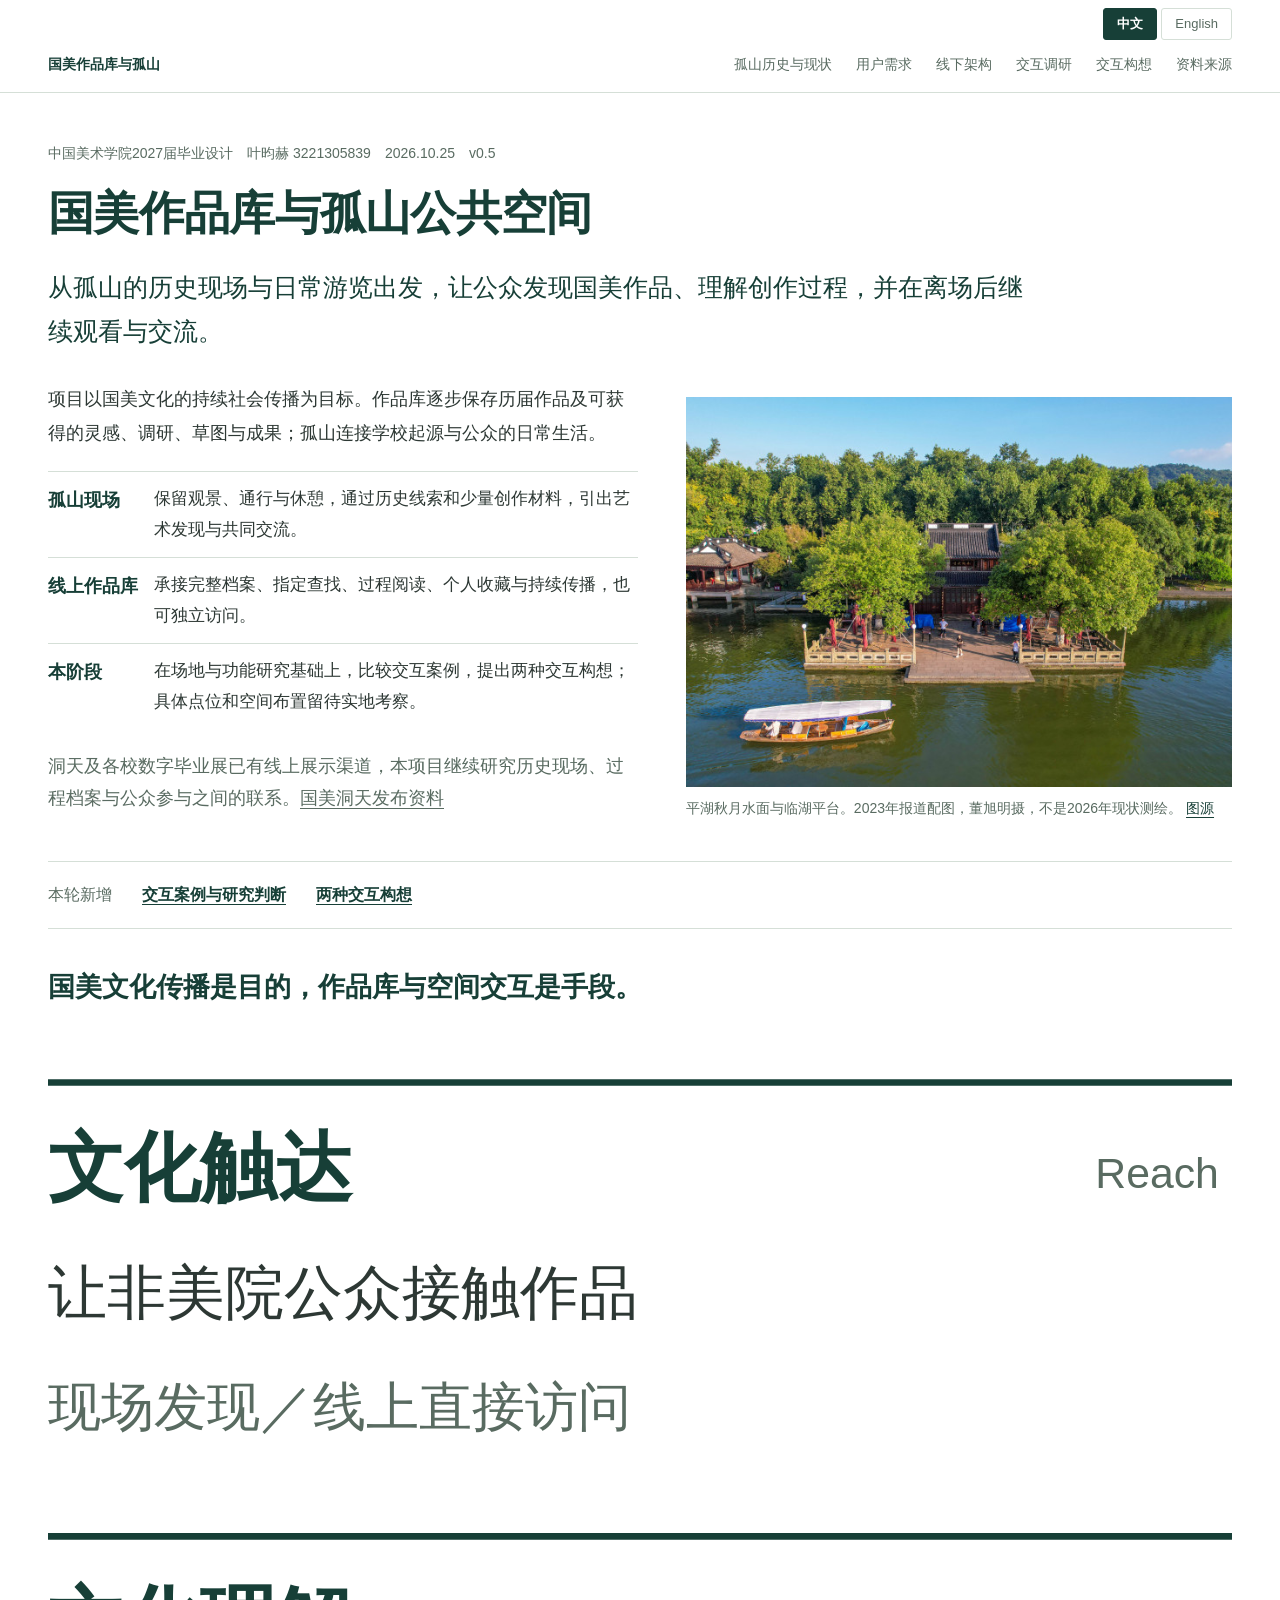
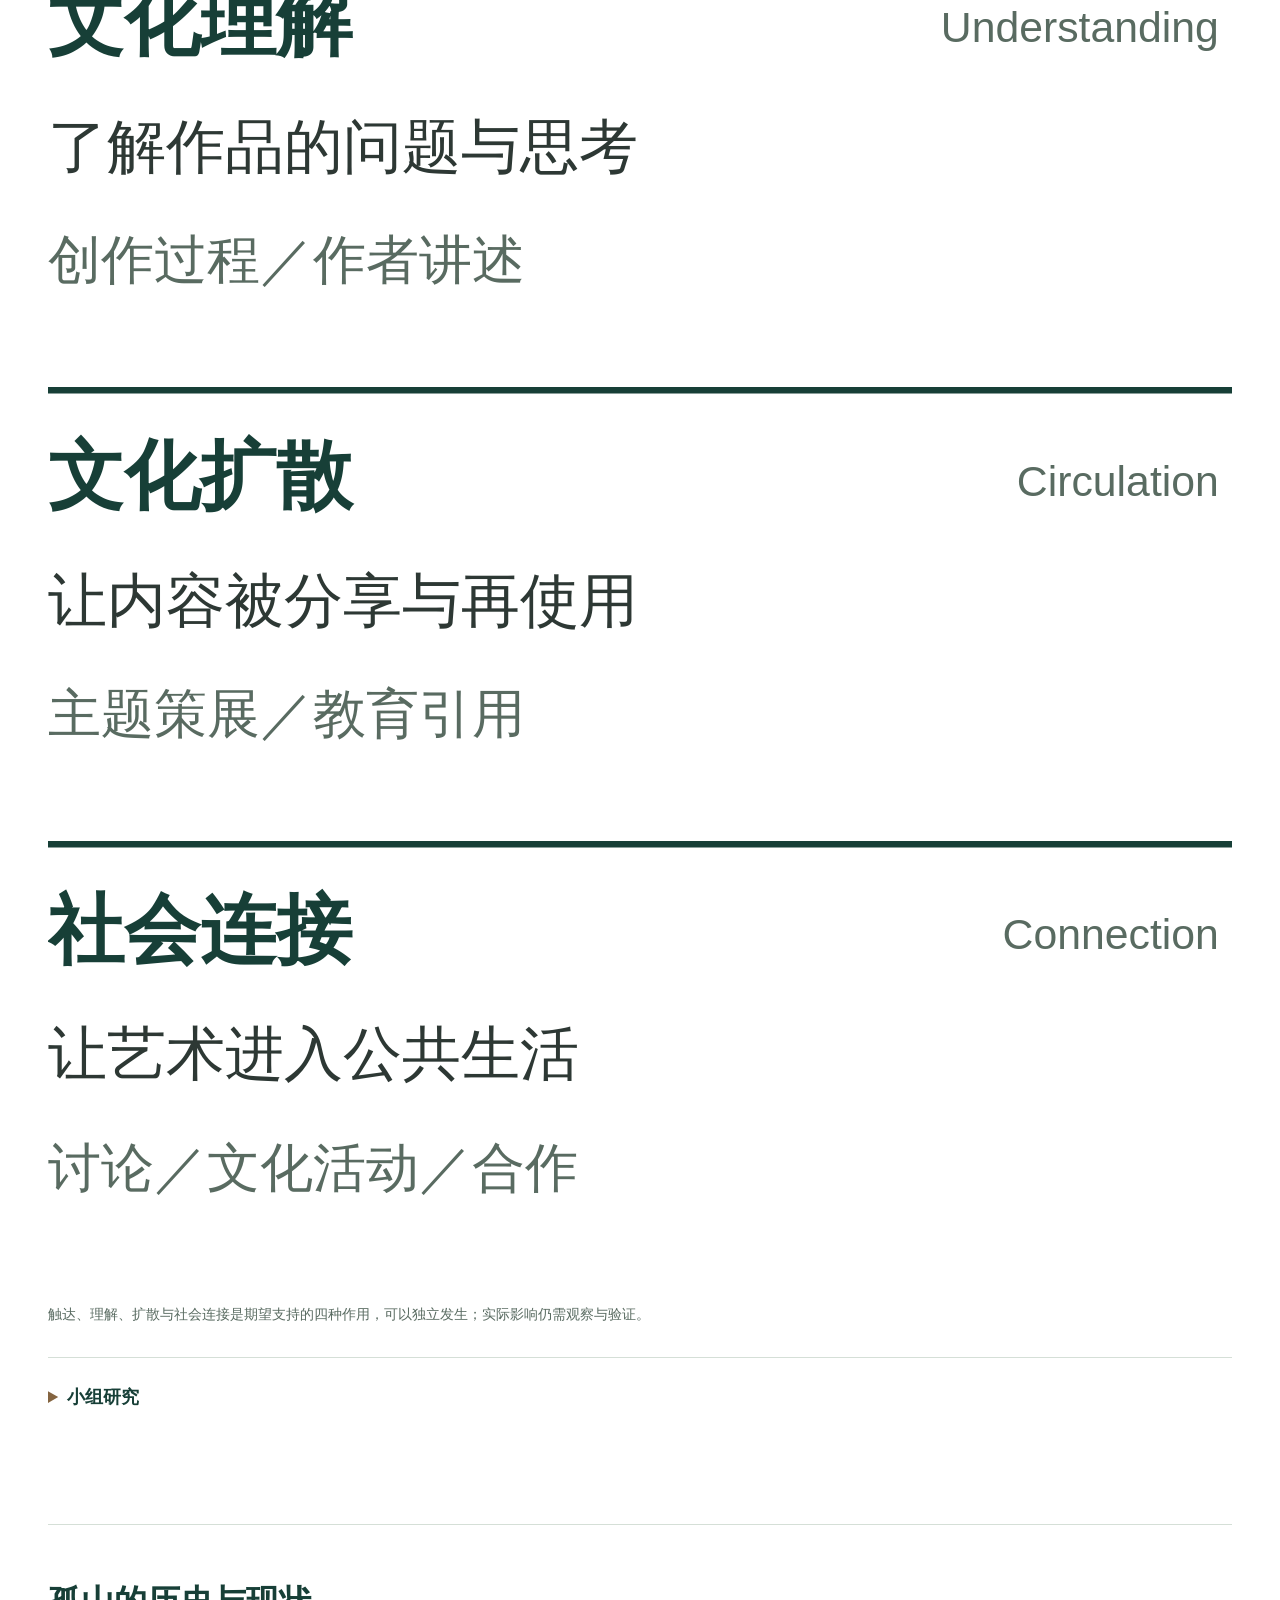
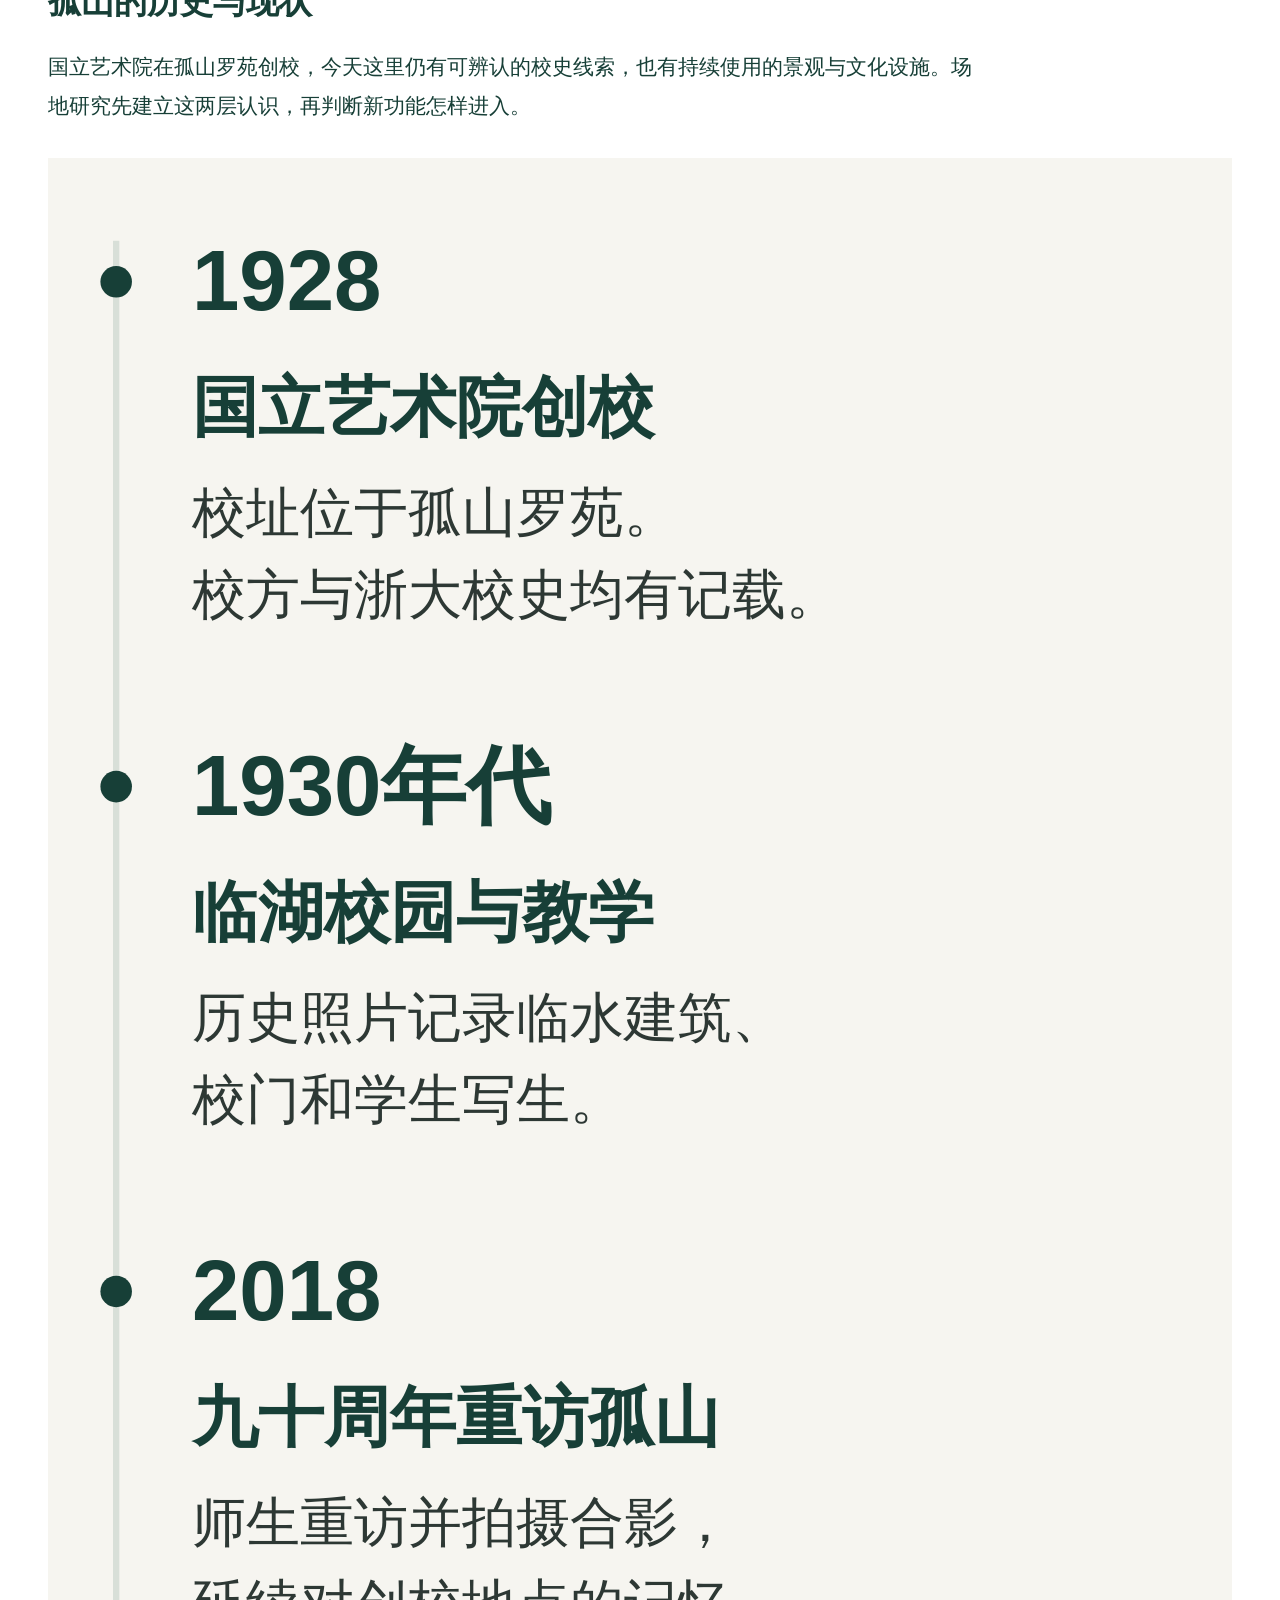
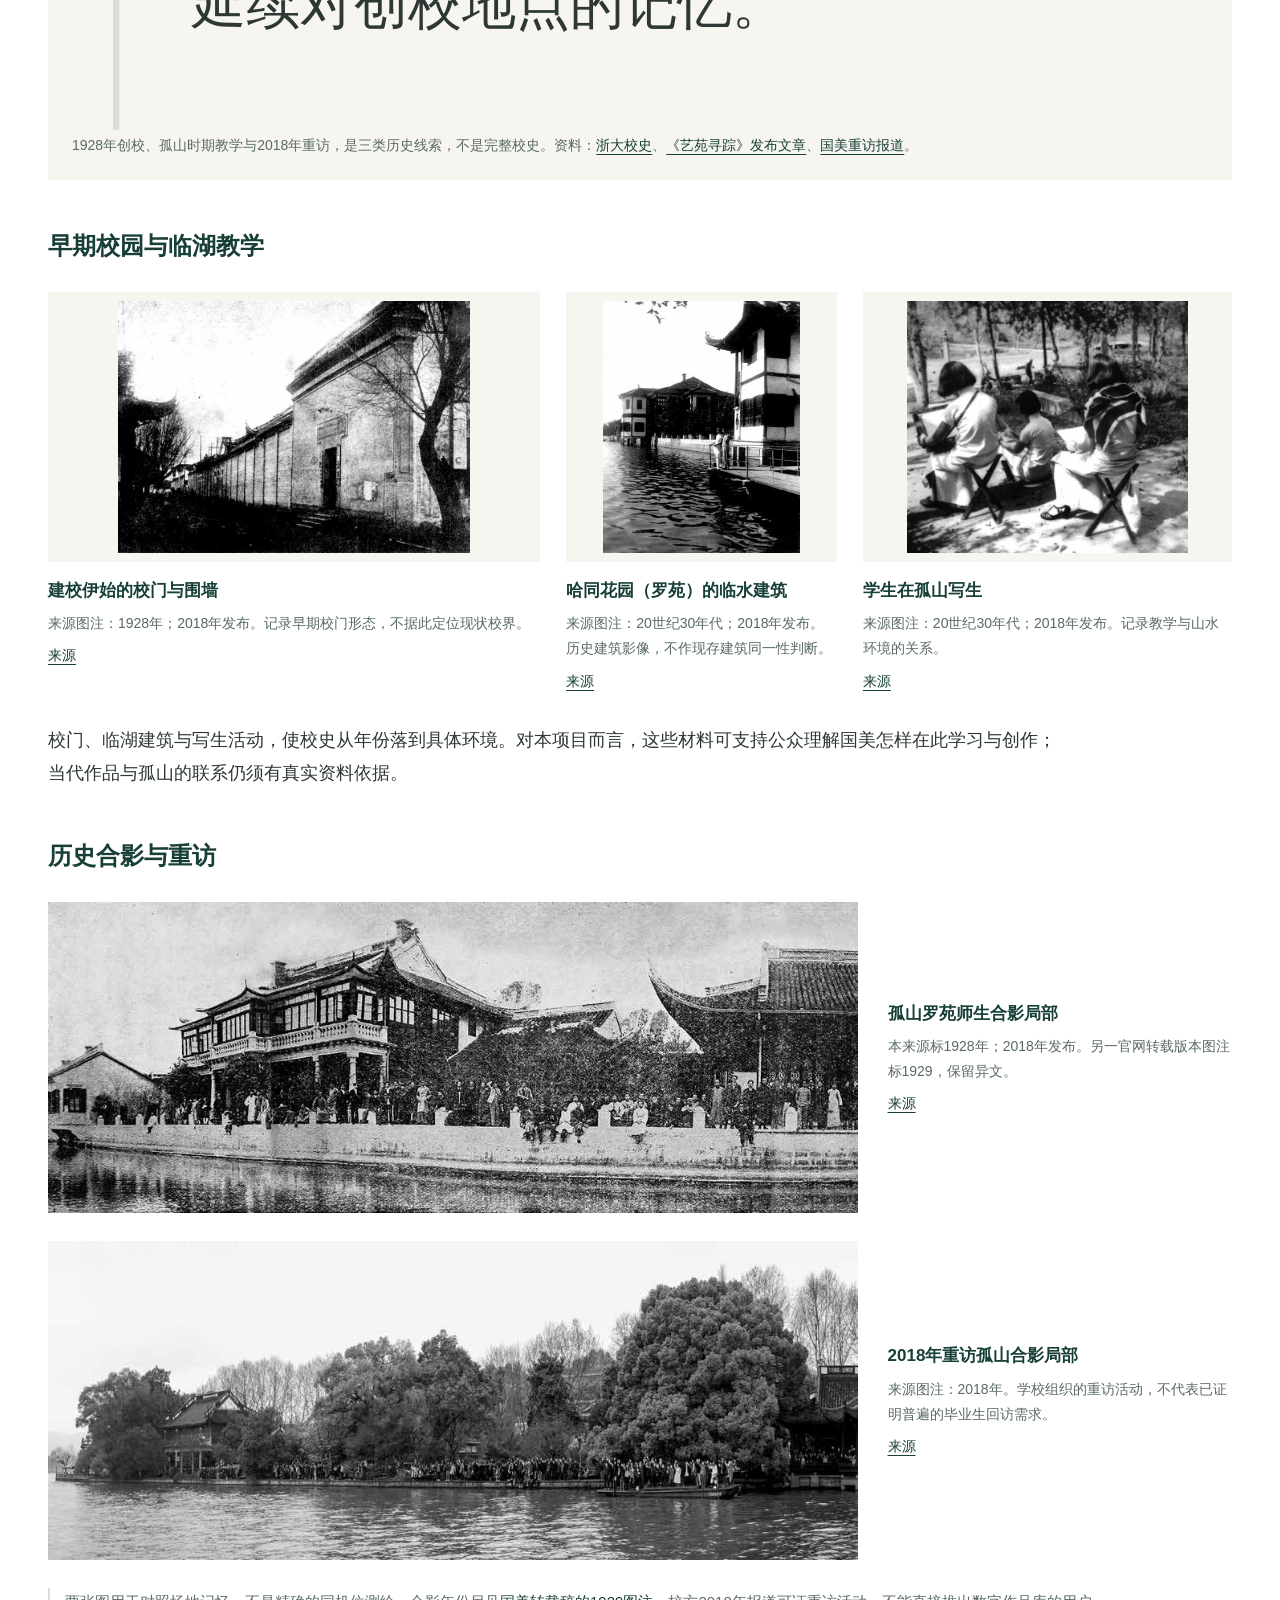
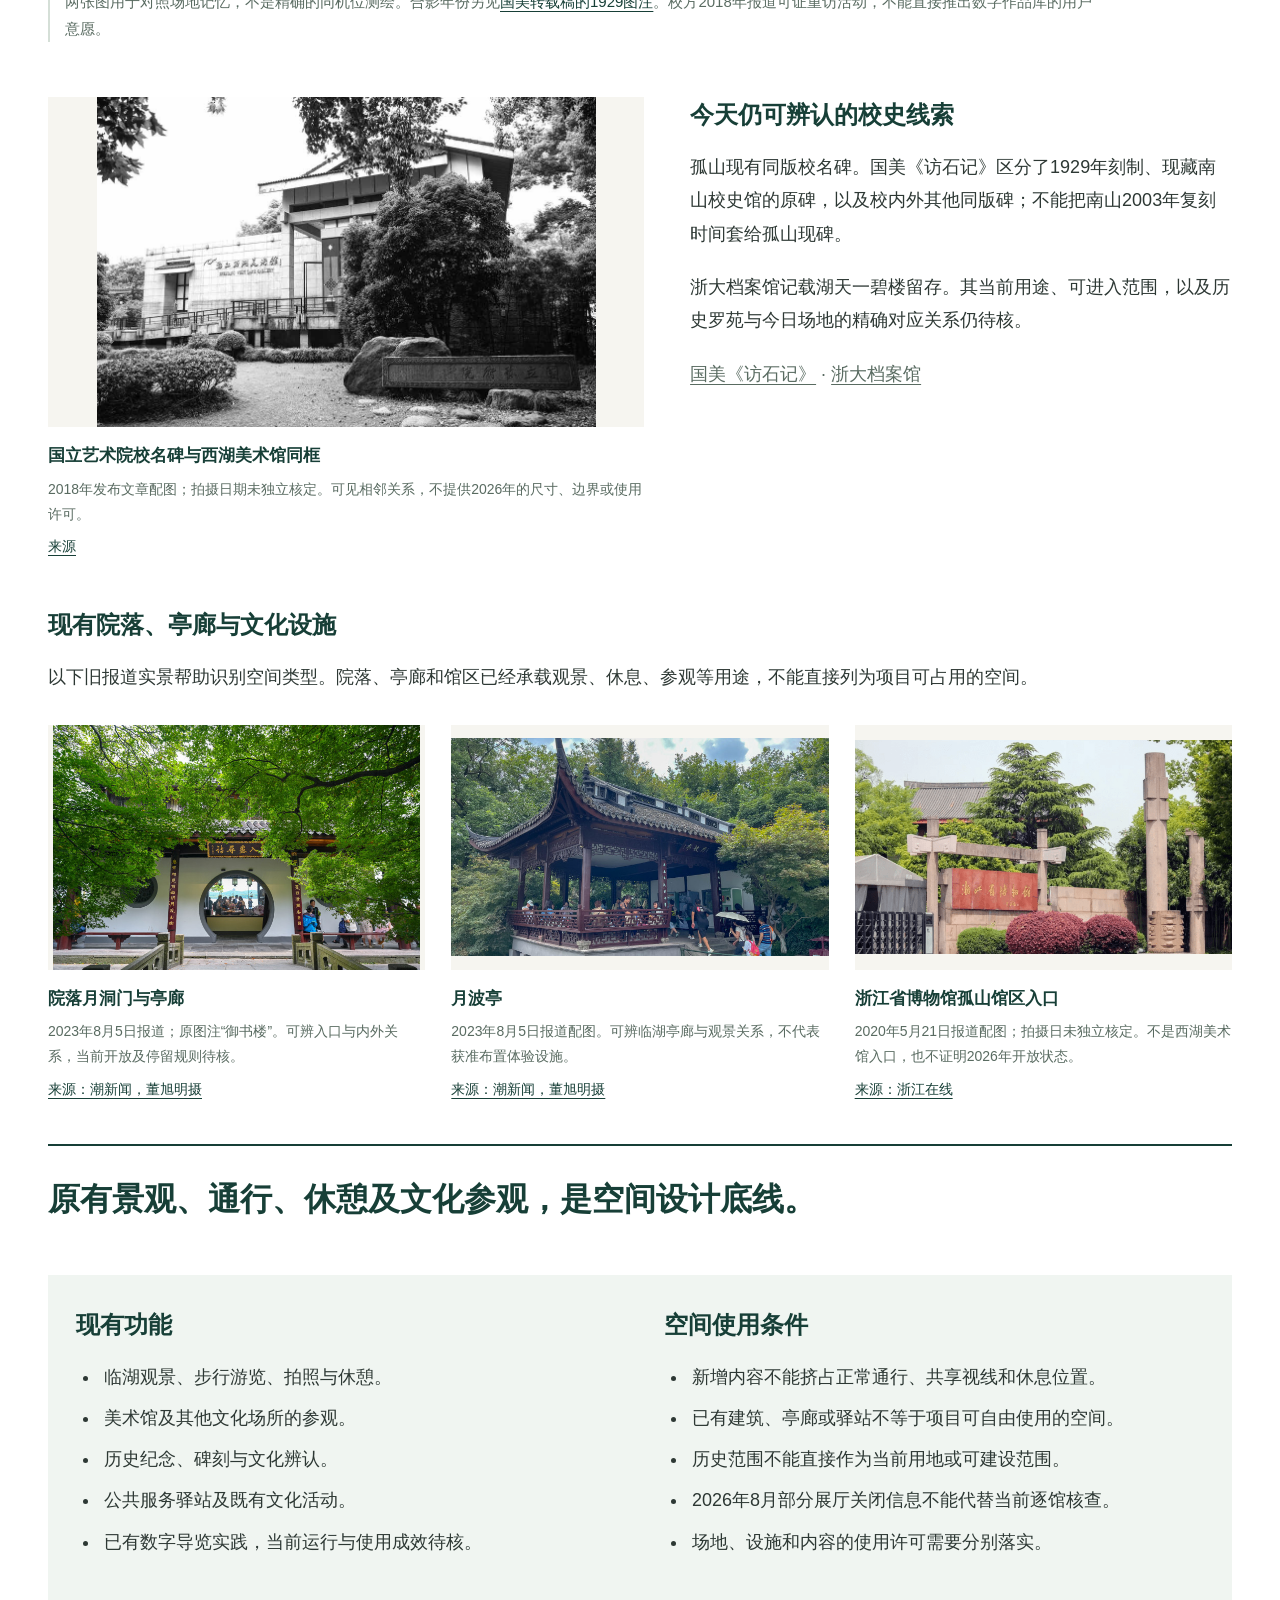
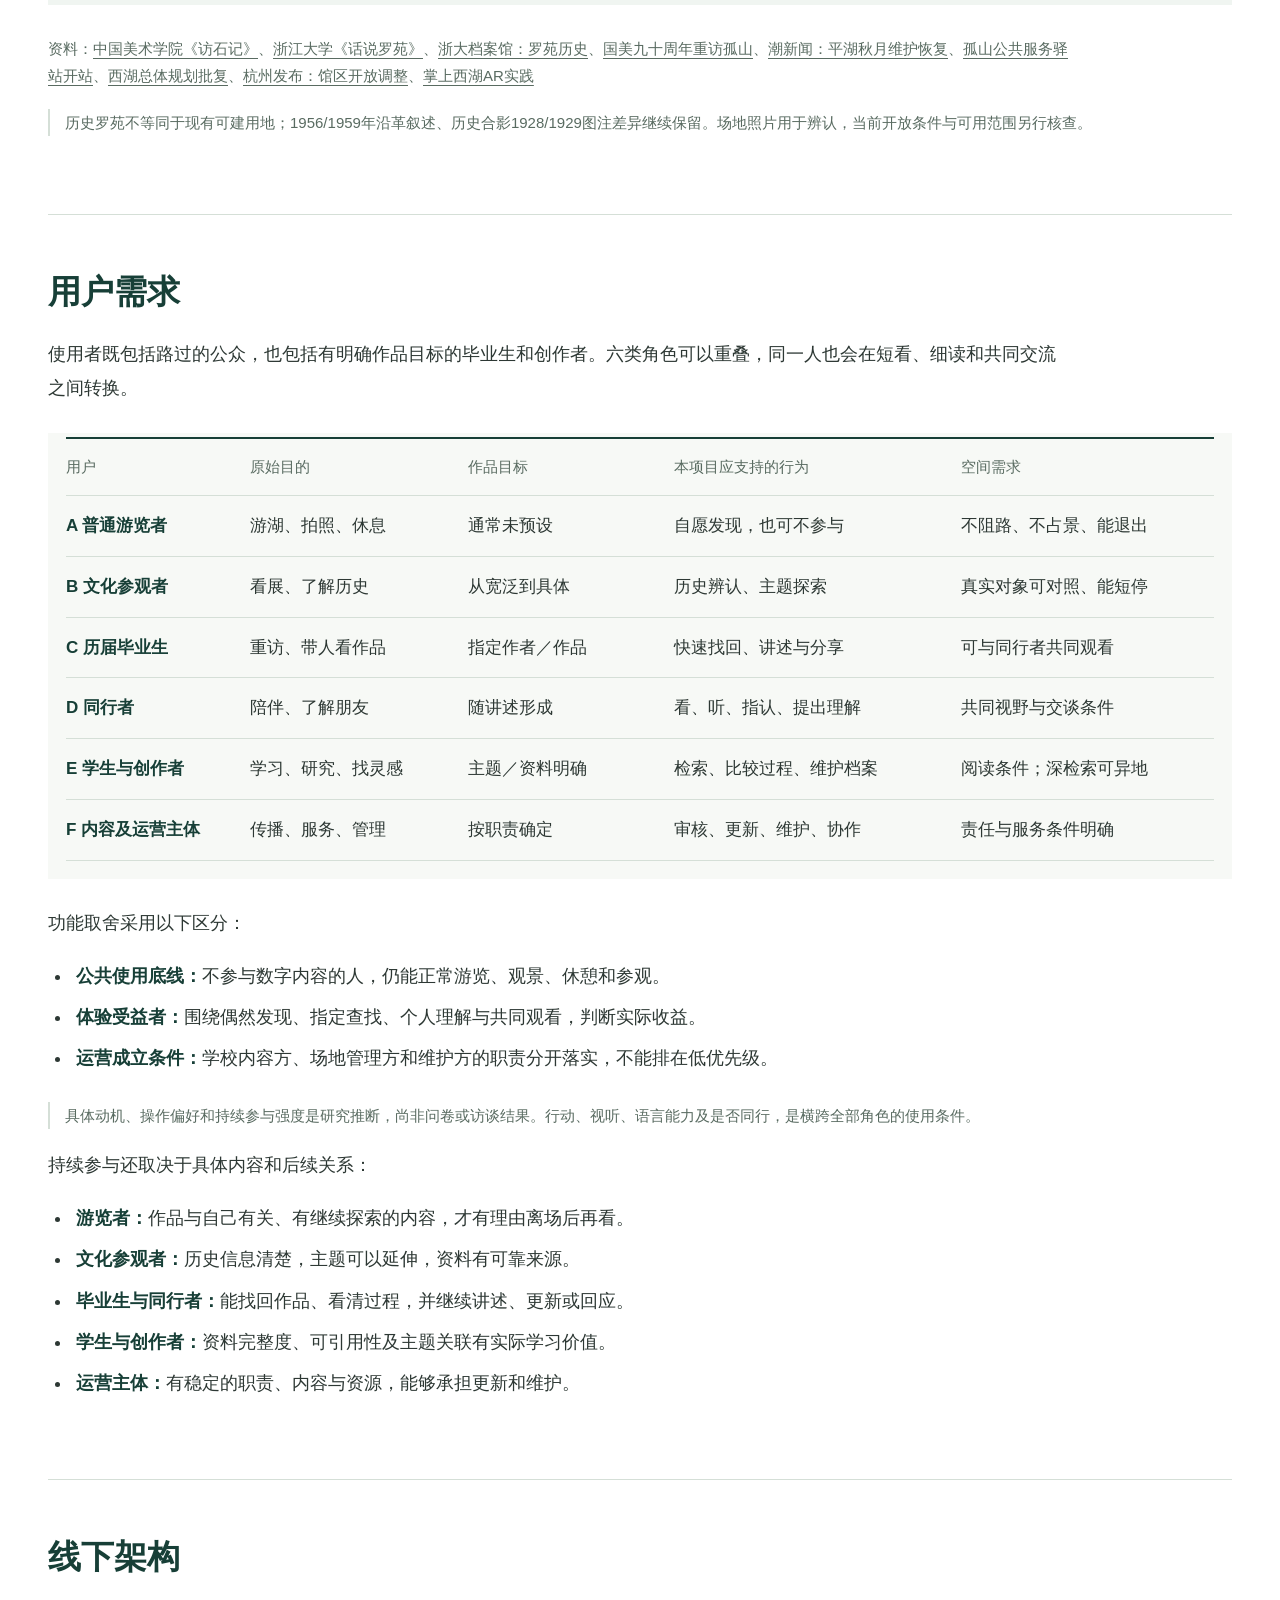
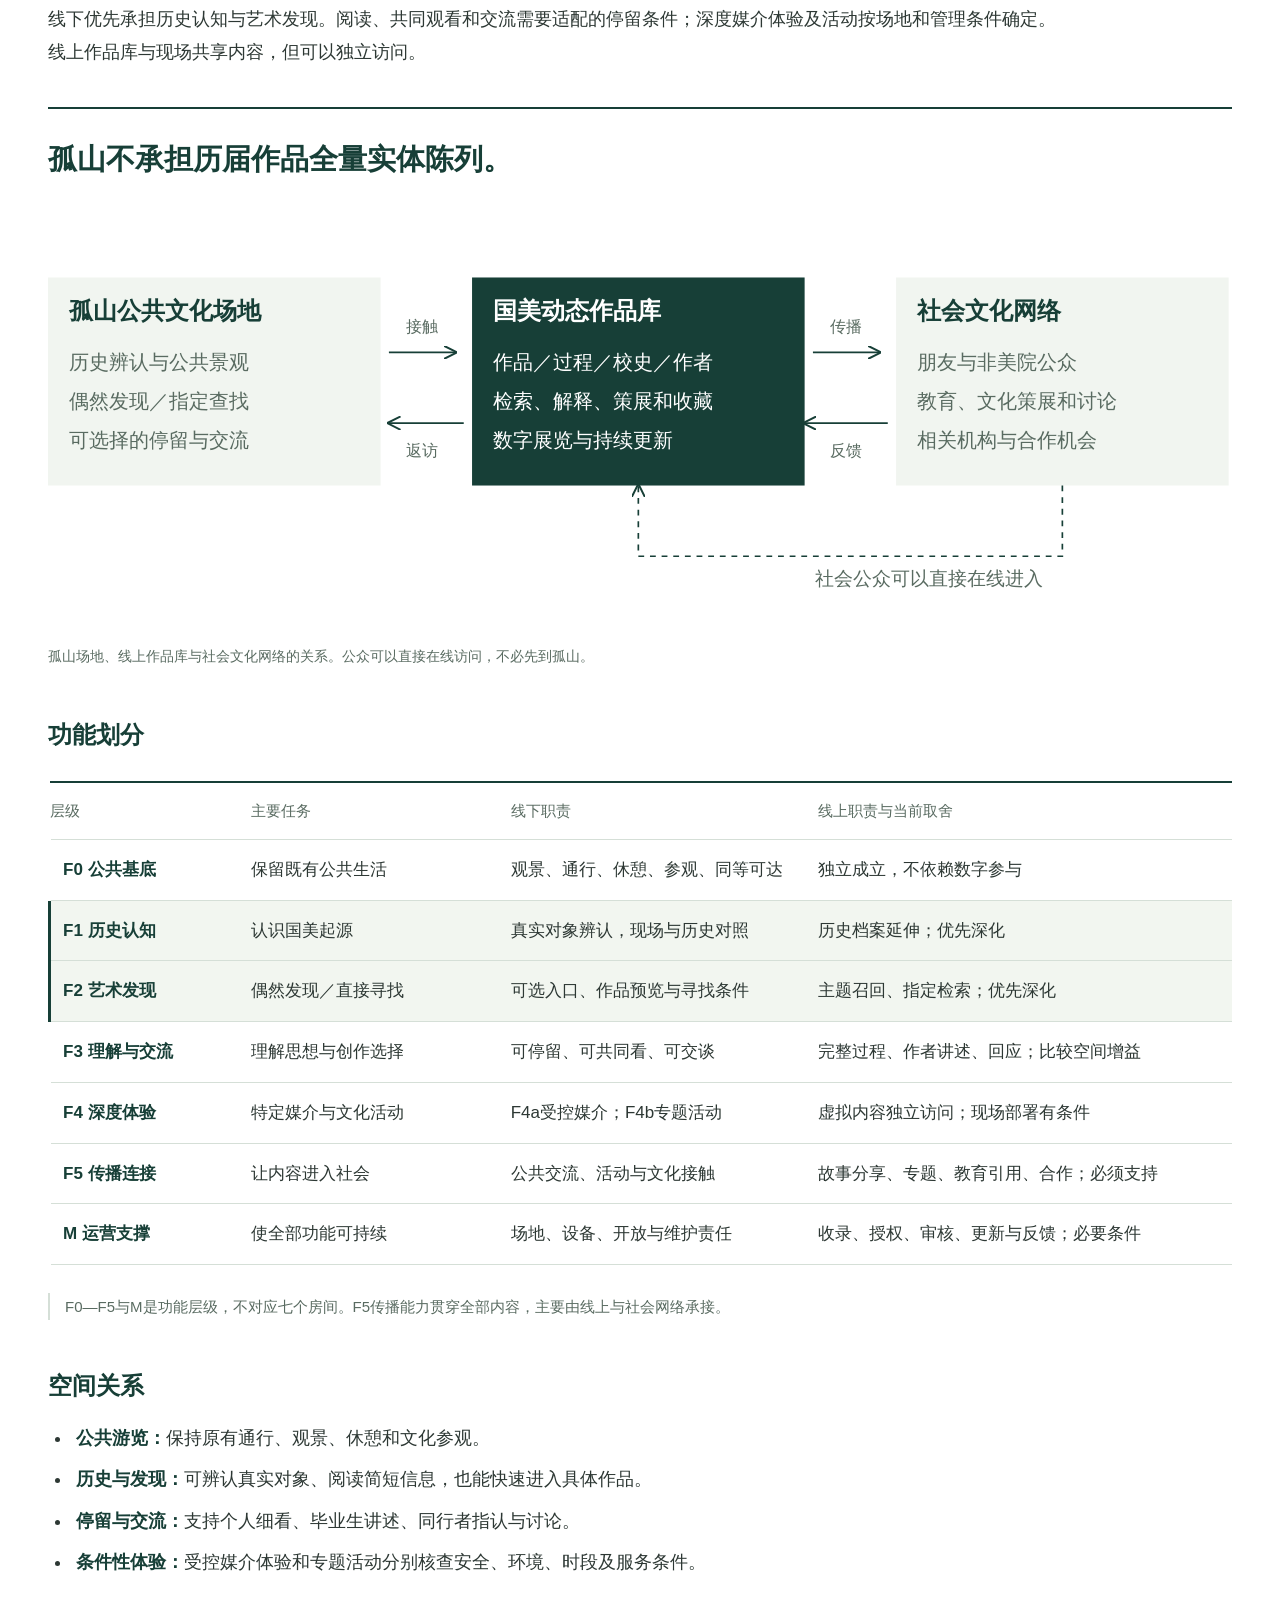
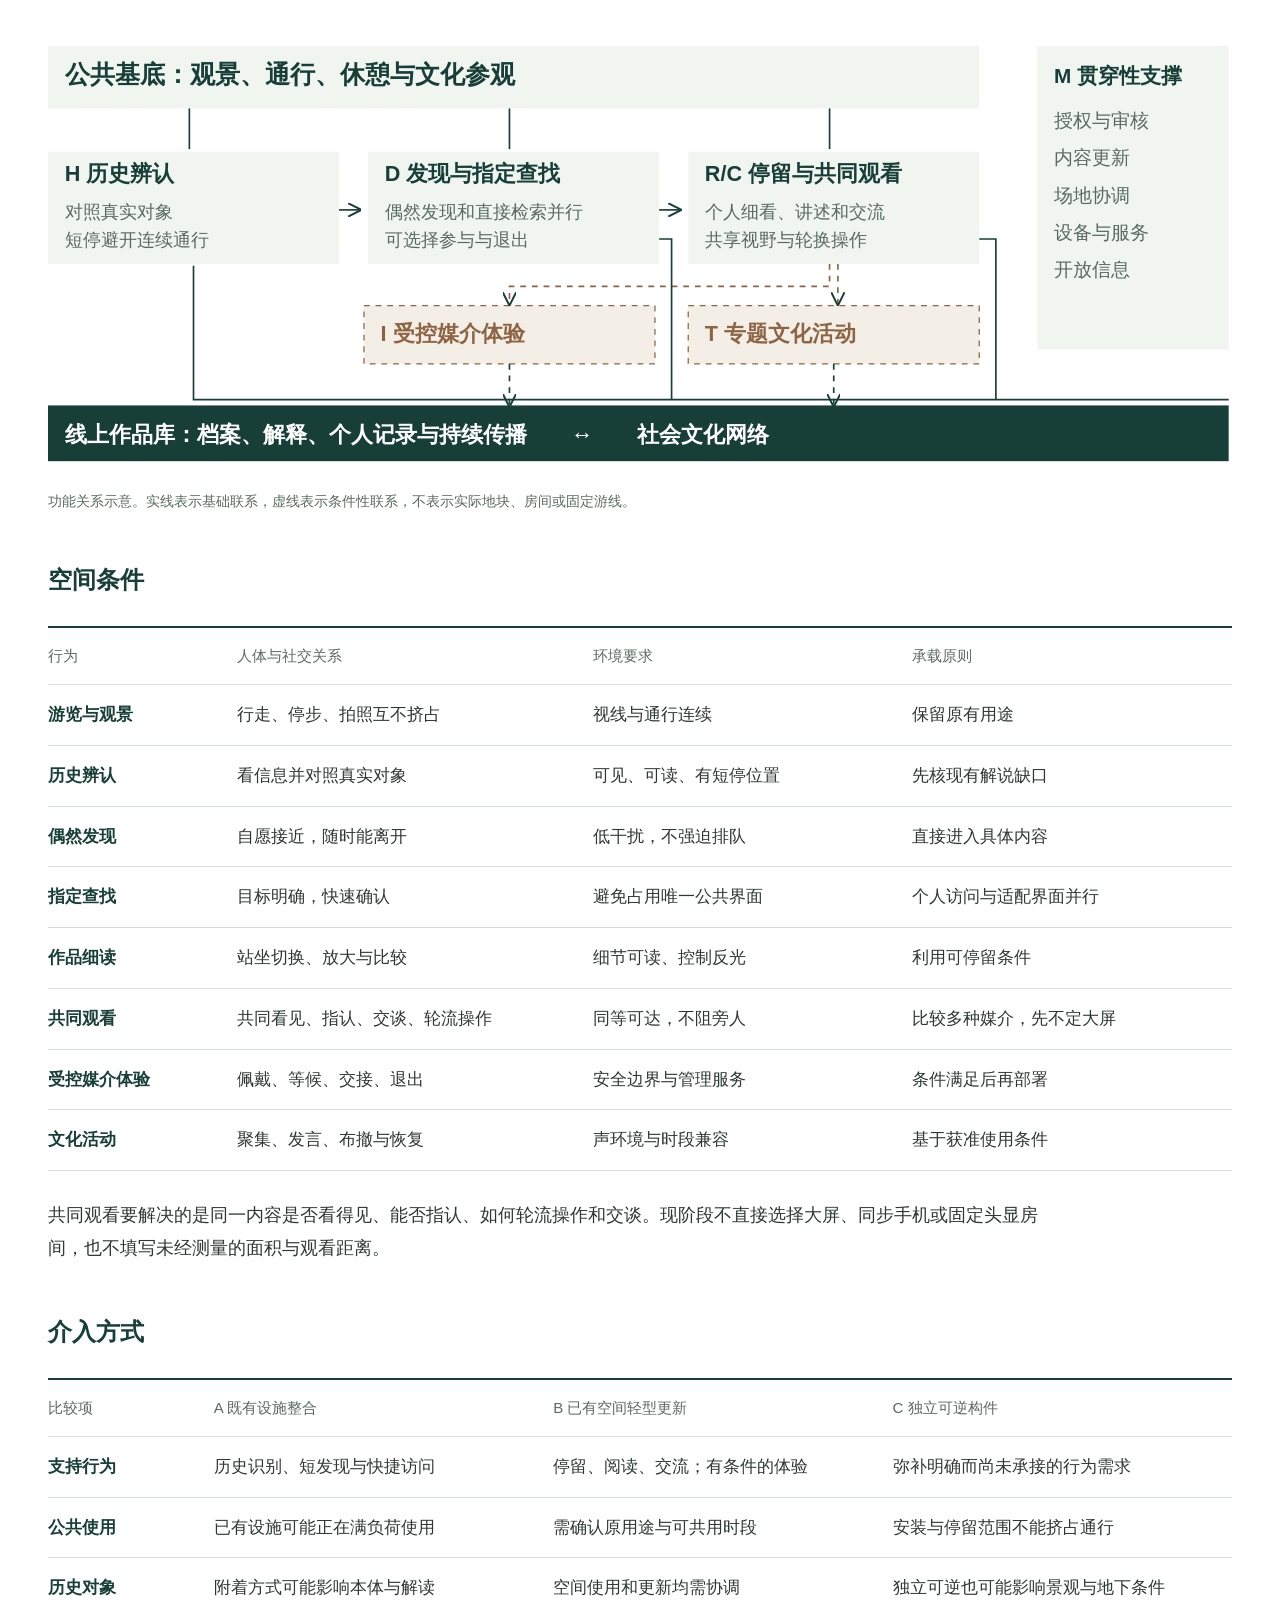
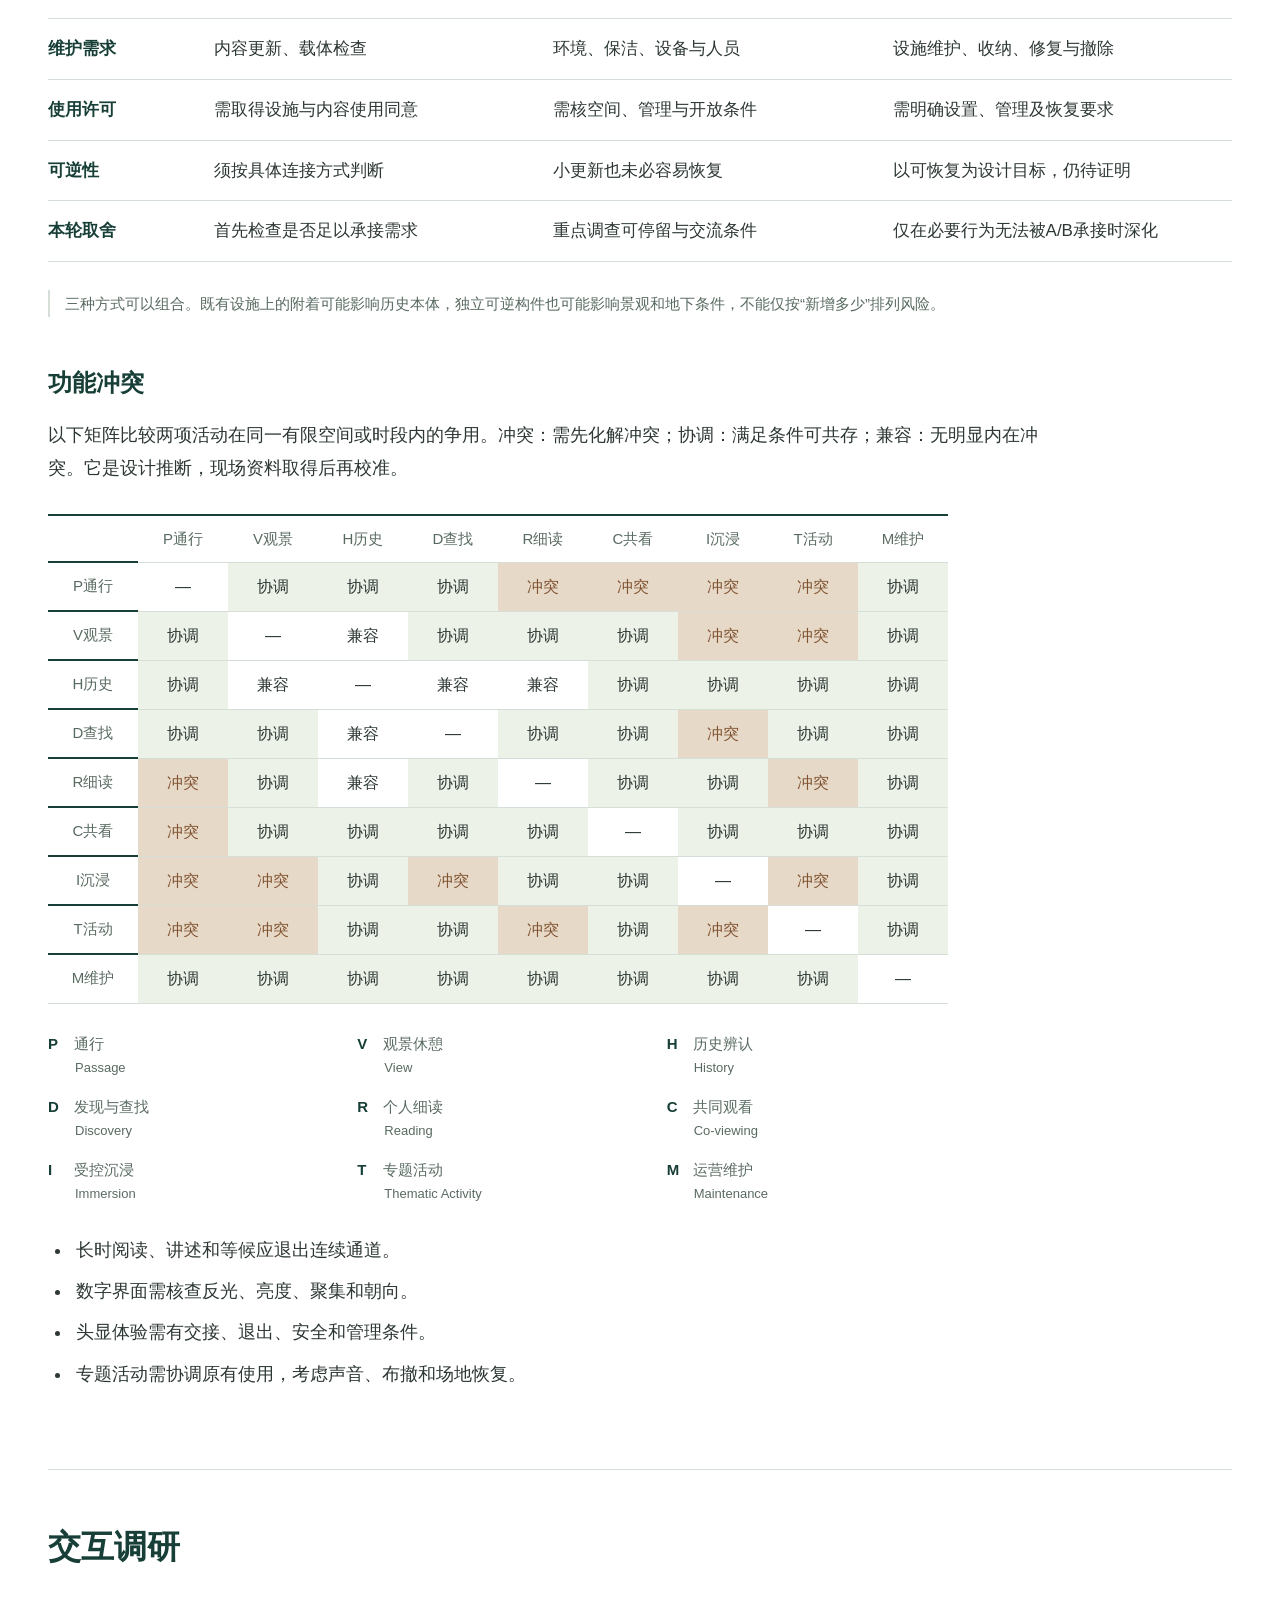
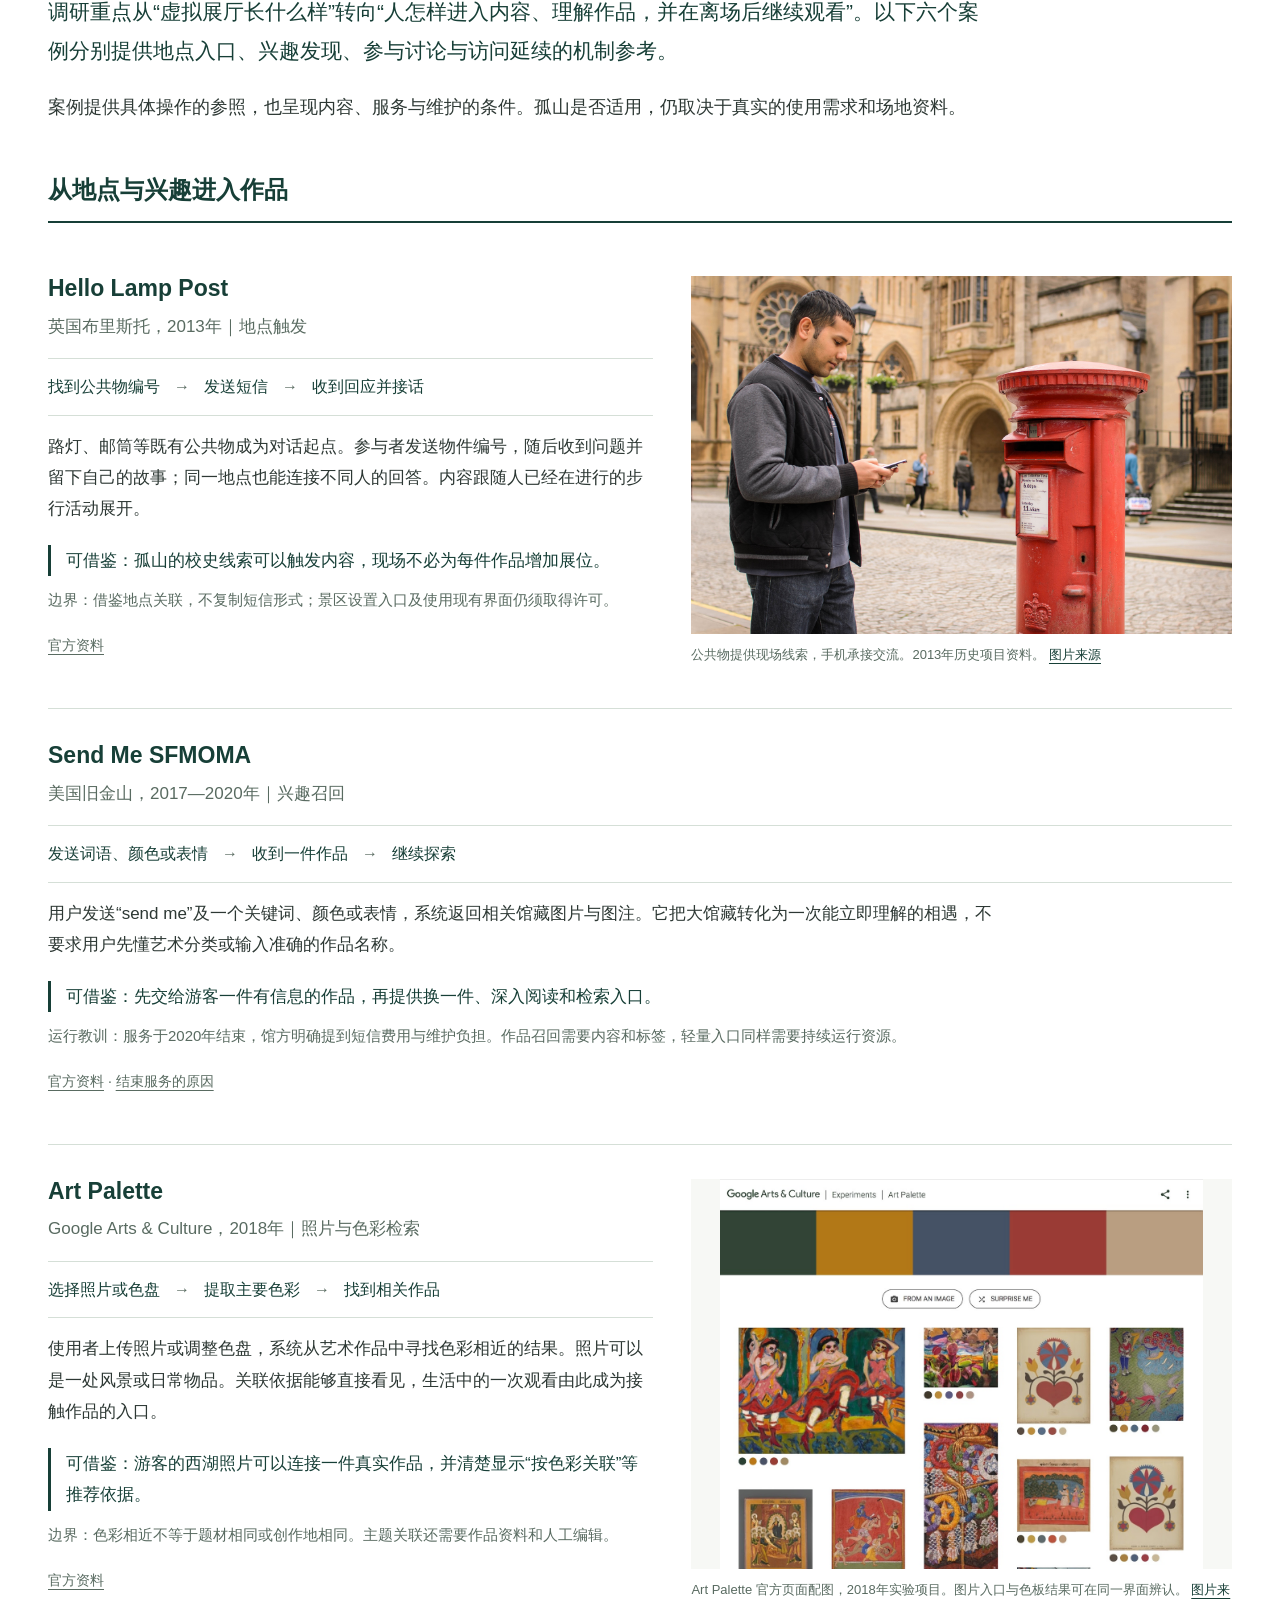
==== commit 7e1fe2e0: "Present interaction research and Gushan proposals in website v0.5" ====
--- a/docs/index.html
+++ b/docs/index.html
@@ -1,22 +1,24 @@
-<!doctype html><html lang="zh-CN"><head><meta charset="utf-8"><meta name="viewport" content="width=device-width,initial-scale=1"><title>国美作品库与孤山公共空间｜毕业设计持续记录</title><link rel="stylesheet" href="css/reading.css"><link rel="stylesheet" href="css/function-key.css"><link rel="stylesheet" href="css/visual-v03.css"><link rel="stylesheet" href="css/languages.css"><link rel="alternate" hreflang="en" href="index-en.html"><link rel="alternate" hreflang="zh-CN" href="index.html"></head><body><nav aria-label="内容目录"><div class="language-bar" role="group" aria-label="Language"><a href="index.html" hreflang="zh-CN" lang="zh-CN" data-language-link aria-current="page">中文</a><a href="index-en.html" hreflang="en" lang="en" data-language-link>English</a></div><div class="nav-inner"><a class="home" href="#overview">国美作品库与孤山</a><a href="#site">孤山历史与现状</a><a href="#users">用户需求</a><a href="#architecture">线下架构</a><a href="#interaction">交互与案例</a><a href="#sources">资料来源</a></div></nav><main>
+<!doctype html><html lang="zh-CN"><head><link rel="icon" href="data:,"><meta charset="utf-8"><meta name="viewport" content="width=device-width,initial-scale=1"><title>国美作品库与孤山公共空间｜毕业设计持续记录</title><link rel="stylesheet" href="css/reading.css"><link rel="stylesheet" href="css/function-key.css"><link rel="stylesheet" href="css/visual-v03.css"><link rel="stylesheet" href="css/languages.css"><link rel="stylesheet" href="css/research-v05.css"><link rel="alternate" hreflang="en" href="index-en.html"><link rel="alternate" hreflang="zh-CN" href="index.html"></head><body><nav aria-label="内容目录"><div class="language-bar" role="group" aria-label="Language"><a href="index.html" hreflang="zh-CN" lang="zh-CN" data-language-link aria-current="page">中文</a><a href="index-en.html" hreflang="en" lang="en" data-language-link>English</a></div><div class="nav-inner"><a class="home" href="#overview">国美作品库与孤山</a><a href="#site">孤山历史与现状</a><a href="#users">用户需求</a><a href="#architecture">线下架构</a><a href="#interaction">交互调研</a><a href="#proposals">交互构想</a><a href="#sources">资料来源</a></div></nav><main>
 <header id="overview" class="intro">
-<p class="byline">中国美术学院2027届毕业设计　叶昀赫 3221305839　2026.10.23　v0.4</p>
+<p class="byline">中国美术学院2027届毕业设计　叶昀赫 3221305839　2026.10.25　v0.5</p>
 <h1>国美作品库与孤山公共空间</h1>
-<p class="note">本网站持续记录毕业设计从前期研究、文化传播目标、小组研究与场地分析，到用户与功能架构、空间设计、概念模型、方案迭代及最终成果的推进。当前呈现已完成的阶段研究，后续按实际进展更新。</p>
-<p class="intro-text">保存历届毕业作品和创作过程，在孤山建立公众接触国美文化的现实场所，并通过线上作品库延续交流与传播。</p>
+<p class="intro-text">从孤山的历史现场与日常游览出发，让公众发现国美作品、理解创作过程，并在离场后继续观看与交流。</p>
 <div class="intro-layout"><div>
-<p>项目以国美文化的持续社会传播为目标。作品、灵感、调研和草图构成内容基础；孤山联系学校起源与公共生活；线上承接完整资料、持续访问和面向社会的传播。</p>
-<ul class=""><li><b>线下：</b>保留观景、游览与休憩，优先研究历史认知、作品发现和可停留的交流。</li><li><b>线上：</b>逐步收录作品与过程，支持检索、解释、专题、个人收藏及教育使用。</li><li><b>当前阶段：</b>已形成用户和功能架构，具体地块、建筑形式与技术部署尚未确定。</li></ul>
-<p>洞天及各校数字毕业展已经提供线上展示渠道。本项目继续研究历史场地、创作过程档案和社会传播之间的联系。</p>
-<p class="source">资料：<a href="https://en.caa.edu.cn/info/1111/2925.htm" target="_blank" rel="noopener">洞天在线艺术社区发布</a>、<a href="https://www.cafa.edu.cn/st/2025/90133125.htm" target="_blank" rel="noopener">央美数字毕业季</a></p>
-</div><figure class=""><a href="https://tidenews.com.cn/news.html?id=2544083" target="_blank" rel="noopener"><img src="assets/images/lake.jpg" alt="平湖秋月水面与临湖平台。2023年报道配图，董旭明摄，不是2026年现状测绘。"></a><figcaption>平湖秋月水面与临湖平台。2023年报道配图，董旭明摄，不是2026年现状测绘。 <a href="https://tidenews.com.cn/news.html?id=2544083" target="_blank" rel="noopener">图源</a></figcaption></figure></div>
-<p class="key-statement">国美文化传播是目的，作品库与空间交互是手段。</p><figure class="diagram"><picture><source media="(max-width: 580px)" srcset="assets/diagrams/cultural_reach_mobile.svg"><img src="assets/diagrams/cultural_reach.svg" alt="触达、理解、扩散与社会连接是期望支持的四种作用，可以独立发生；实际影响仍需观察与验证。" loading="lazy"></picture><figcaption>触达、理解、扩散与社会连接是期望支持的四种作用，可以独立发生；实际影响仍需观察与验证。</figcaption></figure><h3>小组研究</h3>
-<dl class="team">
+<p>项目以国美文化的持续社会传播为目标。作品库逐步保存历届作品及可获得的灵感、调研、草图与成果；孤山连接学校起源与公众的日常生活。</p>
+<dl class="project-roles">
+<div><dt>孤山现场</dt><dd>保留观景、通行与休憩，通过历史线索和少量创作材料，引出艺术发现与共同交流。</dd></div>
+<div><dt>线上作品库</dt><dd>承接完整档案、指定查找、过程阅读、个人收藏与持续传播，也可独立访问。</dd></div>
+<div><dt>本阶段</dt><dd>在场地与功能研究基础上，比较交互案例，提出两种交互构想；具体点位和空间布置留待实地考察。</dd></div>
+</dl>
+<p class="source">洞天及各校数字毕业展已有线上展示渠道，本项目继续研究历史现场、过程档案与公众参与之间的联系。<a href="https://en.caa.edu.cn/info/1111/2925.htm" target="_blank" rel="noopener">国美洞天发布资料</a></p>
+</div><figure><a href="https://tidenews.com.cn/news.html?id=2544083" target="_blank" rel="noopener"><img src="assets/images/lake.jpg" alt="平湖秋月水面与临湖平台。2023年报道配图，董旭明摄，不是2026年现状测绘。"></a><figcaption>平湖秋月水面与临湖平台。2023年报道配图，董旭明摄，不是2026年现状测绘。 <a href="https://tidenews.com.cn/news.html?id=2544083" target="_blank" rel="noopener">图源</a></figcaption></figure></div>
+<div class="update-links"><span>本轮新增</span><a href="#interaction">交互案例与研究判断</a><a href="#proposals">两种交互构想</a></div>
+<p class="key-statement">国美文化传播是目的，作品库与空间交互是手段。</p><figure class="diagram"><picture><source media="(max-width: 580px)" srcset="assets/diagrams/cultural_reach_mobile.svg"><img src="assets/diagrams/cultural_reach.svg" alt="触达、理解、扩散与社会连接是期望支持的四种作用，可以独立发生；实际影响仍需观察与验证。" loading="lazy"></picture><figcaption>触达、理解、扩散与社会连接是期望支持的四种作用，可以独立发生；实际影响仍需观察与验证。</figcaption></figure><details class="team-research"><summary>小组研究</summary><dl class="team">
 <div><dt>YT</dt><dd>创意延续、未完成作品、作者成长，以及艺术在人之间的传播。</dd></div>
 <div><dt>WC</dt><dd>创作生命线、草图与过程、作品进入现实空间的可能性、历届作品虚拟展示。</dd></div>
 <div><dt>ZZY</dt><dd>城市中的公共问题入口、公众回应、线上线下引导与作者反馈。</dd></div>
 <div><dt>YYH</dt><dd>历届作品库、过程档案、孤山历史场地、VR/AI辅助体验与空间联系。</dd></div>
-</dl>
+</dl></details>
 </header>
 
 <section id="site"><h2>孤山的历史与现状</h2>
@@ -60,15 +62,113 @@
 <ul class=""><li>长时阅读、讲述和等候应退出连续通道。</li><li>数字界面需核查反光、亮度、聚集和朝向。</li><li>头显体验需有交接、退出、安全和管理条件。</li><li>专题活动需协调原有使用，考虑声音、布撤和场地恢复。</li></ul>
 </section>
 
-<section id="interaction"><h2>交互方式与案例</h2>
-<p>历史、兴趣与指定检索是并行入口。毕业生可以直接找到已收录的作品，路过者可以从地点或兴趣进入；保存与续看由使用者选择。</p><figure class="diagram"><picture><source media="(max-width: 580px)" srcset="assets/diagrams/entry_routes_mobile.svg"><img src="assets/diagrams/entry_routes.svg" alt="三类入口连接同一作品库，离场后可以续看。不是必须完成的一套流程，也不预设现场终端形式。" loading="lazy"></picture><figcaption>三类入口连接同一作品库，离场后可以续看。不是必须完成的一套流程，也不预设现场终端形式。</figcaption></figure><p>AI解释、创作决策对照、共同观看和VR属于按需深化。</p>
-<article class="case illustrated"><div class="case-copy"><h3>Hello Lamp Post</h3><p class="case-sub">地点入口。2013年布里斯托项目。</p><dl class="case-fields"><div><dt>实际机制</dt><dd>利用既有公共物编号，通过短信开始对话。</dd></div><div><dt>用于本项目</dt><dd>地点可以成为内容入口，现场不必为每一件作品增加实体展位。</dd></div><div><dt>成立条件</dt><dd>需要可识别对象、真实地点关联及后续内容服务。</dd></div><div><dt>使用限制</dt><dd>不能由此推定在历史物上附着设施已获许可，也不必复制拟人化对话。</dd></div></dl><a class="case-link" href="https://www.watershed.co.uk/studio/projects/hello-lamp-post" target="_blank" rel="noopener">项目资料</a></div><figure class=""><a href="https://www.watershed.co.uk/studio/projects/hello-lamp-post" target="_blank" rel="noopener"><img src="assets/images/lamp.jpg" alt="Hello Lamp Post：既有公共物的编号成为短信交互入口。"></a><figcaption>Hello Lamp Post：既有公共物的编号成为短信交互入口。 <a href="https://www.watershed.co.uk/studio/projects/hello-lamp-post" target="_blank" rel="noopener">图源</a></figcaption></figure></article><article class="case"><div class="case-copy"><h3>Send Me SFMOMA</h3><p class="case-sub">兴趣召回</p><dl class="case-fields"><div><dt>实际机制</dt><dd>发送关键词、颜色或emoji，系统返回相关作品与图注。</dd></div><div><dt>用于本项目</dt><dd>从公众兴趣接触一件具体作品，而非先浏览庞大的目录。</dd></div><div><dt>成立条件</dt><dd>需要可检索的作品资料及主题对应关系。</dd></div><div><dt>使用限制</dt><dd>这是2017年推出、2020年结束的历史服务。不复制短信基础设施，不将案例访问量作为本项目成效。</dd></div></dl><a class="case-link" href="https://www.sfmoma.org/read/send-me-sfmoma/" target="_blank" rel="noopener">项目资料</a></div></article><article class="case illustrated"><div class="case-copy"><h3>Cooper Hewitt Pen</h3><p class="case-sub">收藏与续看。馆方历史项目配图。</p><dl class="case-fields"><div><dt>实际机制</dt><dd>用笔触碰展签保存内容，离场后凭门票代码找回访问记录。</dd></div><div><dt>用于本项目</dt><dd>保存具体作品、过程片段与个人理解，让离场后的继续访问有明确对象。</dd></div><div><dt>成立条件</dt><dd>作品标识、访问关联、找回记录的入口必须清楚。</dd></div><div><dt>使用限制</dt><dd>专用笔、交接和维护不能直接照搬。馆方使用页提示不可用，按历史机制理解。</dd></div></dl><a class="case-link" href="https://www.cooperhewitt.org/exhibitions/using-the-pen/" target="_blank" rel="noopener">项目资料</a></div><figure class=""><a href="https://www.cooperhewitt.org/exhibitions/using-the-pen/" target="_blank" rel="noopener"><img src="assets/images/pen.png" alt="The Pen：触碰展签保存，离场后凭访问代码找回。历史项目。"></a><figcaption>The Pen：触碰展签保存，离场后凭访问代码找回。历史项目。 <a href="https://www.cooperhewitt.org/exhibitions/using-the-pen/" target="_blank" rel="noopener">图源</a></figcaption></figure></article><article class="case"><div class="case-copy"><h3>QRator</h3><p class="case-sub">公众回应。UCL历史项目。</p><dl class="case-fields"><div><dt>实际机制</dt><dd>观众围绕馆藏留下理解，后来者可以阅读和回应，讨论可在线延续。</dd></div><div><dt>用于本项目</dt><dd>把作品作为交流起点，反馈作为独立记录附加到档案。</dd></div><div><dt>成立条件</dt><dd>需要审核、上下文、来源和作者记录的边界。</dd></div><div><dt>使用限制</dt><dd>留言量不能证明理解程度，观众观点不能覆盖作者真实档案。</dd></div></dl><a class="case-link" href="https://www.ucl.ac.uk/culture/sites/culture/files/171124_qrator.pdf" target="_blank" rel="noopener">项目资料</a></div></article><article class="case"><div class="case-copy"><h3>云游敦煌</h3><p class="case-sub">内容分享。2020年上线的小程序。</p><dl class="case-fields"><div><dt>实际机制</dt><dd>以移动端文化内容、故事和探索入口组织公众访问。</dd></div><div><dt>用于本项目</dt><dd>把专业资料组织成公众能接近的内容单元，支持分享和继续探索。</dd></div><div><dt>成立条件</dt><dd>需要内容编辑、平台维护与持续更新。</dd></div><div><dt>使用限制</dt><dd>每日推荐与自由检索不同，历史传播数据不直接推导国美项目的使用需求。</dd></div></dl><a class="case-link" href="https://www.dha.ac.cn/whzy.htm" target="_blank" rel="noopener">项目资料</a></div></article><article class="case"><div class="case-copy"><h3>数字藏经洞</h3><p class="case-sub">深度体验。2023年上线。</p><dl class="case-fields"><div><dt>实际机制</dt><dd>进入数字历史场景，与人物、故事和事件互动。</dd></div><div><dt>用于本项目</dt><dd>有真实资料支撑时，数字体验可以帮助理解空间、历史与创作情境。</dd></div><div><dt>成立条件</dt><dd>需要数字资产、制作能力、运行支持和相应媒介条件。</dd></div><div><dt>使用限制</dt><dd>线上数字场景不直接证明现场VR应部署，项目规模、网络和成本不能照搬。</dd></div></dl><a class="case-link" href="https://www.tencent.com/zh-hk/tencent-facilitates-immersive-virtual-tours-of-important-cultural-sites/" target="_blank" rel="noopener">项目资料</a></div></article>
+<section id="interaction">
+<h2>交互调研</h2>
+<p class="section-lead">调研重点从“虚拟展厅长什么样”转向“人怎样进入内容、理解作品，并在离场后继续观看”。以下六个案例分别提供地点入口、兴趣发现、参与讨论与访问延续的机制参考。</p>
+<p class="research-intro">案例提供具体操作的参照，也呈现内容、服务与维护的条件。孤山是否适用，仍取决于真实的使用需求和场地资料。</p>
+<div class="research-group">
+<h3>从地点与兴趣进入作品</h3>
+<article class="case-study" id="case-lamp"><div class="case-layout"><div class="case-copy"><h4>Hello Lamp Post</h4><p class="case-meta">英国布里斯托，2013年｜地点触发</p><div class="case-process"><span>找到公共物编号</span><span>发送短信</span><span>收到回应并接话</span></div><p>路灯、邮筒等既有公共物成为对话起点。参与者发送物件编号，随后收到问题并留下自己的故事；同一地点也能连接不同人的回答。内容跟随人已经在进行的步行活动展开。</p><p class="case-takeaway">可借鉴：孤山的校史线索可以触发内容，现场不必为每件作品增加展位。</p><p class="case-limit">边界：借鉴地点关联，不复制短信形式；景区设置入口及使用现有界面仍须取得许可。</p><p class="source"><a href="https://www.watershed.co.uk/studio/projects/hello-lamp-post" target="_blank" rel="noopener">官方资料</a></p></div><figure class="case-evidence"><a href="https://www.watershed.co.uk/studio/projects/hello-lamp-post" target="_blank" rel="noopener"><img src="assets/images/lamp.jpg" alt="Hello Lamp Post项目：公共物编号连接短信对话。" loading="lazy"></a><figcaption>公共物提供现场线索，手机承接交流。2013年历史项目资料。 <a href="https://www.watershed.co.uk/studio/projects/hello-lamp-post" target="_blank" rel="noopener">图片来源</a></figcaption></figure></div></article>
+<article class="case-study" id="case-sfmoma"><h4>Send Me SFMOMA</h4><p class="case-meta">美国旧金山，2017—2020年｜兴趣召回</p><div class="case-process"><span>发送词语、颜色或表情</span><span>收到一件作品</span><span>继续探索</span></div><p>用户发送“send me”及一个关键词、颜色或表情，系统返回相关馆藏图片与图注。它把大馆藏转化为一次能立即理解的相遇，不要求用户先懂艺术分类或输入准确的作品名称。</p><p class="case-takeaway">可借鉴：先交给游客一件有信息的作品，再提供换一件、深入阅读和检索入口。</p><p class="case-limit">运行教训：服务于2020年结束，馆方明确提到短信费用与维护负担。作品召回需要内容和标签，轻量入口同样需要持续运行资源。</p><p class="source"><a href="https://www.sfmoma.org/read/send-me-sfmoma/" target="_blank" rel="noopener">官方资料</a> · <a href="https://www.sfmoma.org/read/all-good-things-must-come-to-an-end-the-sunset-of-send-me-sfmoma/" target="_blank" rel="noopener">结束服务的原因</a></p></article>
+<article class="case-study" id="case-palette"><div class="case-layout"><div class="case-copy"><h4>Art Palette</h4><p class="case-meta">Google Arts &amp; Culture，2018年｜照片与色彩检索</p><div class="case-process"><span>选择照片或色盘</span><span>提取主要色彩</span><span>找到相关作品</span></div><p>使用者上传照片或调整色盘，系统从艺术作品中寻找色彩相近的结果。照片可以是一处风景或日常物品。关联依据能够直接看见，生活中的一次观看由此成为接触作品的入口。</p><p class="case-takeaway">可借鉴：游客的西湖照片可以连接一件真实作品，并清楚显示“按色彩关联”等推荐依据。</p><p class="case-limit">边界：色彩相近不等于题材相同或创作地相同。主题关联还需要作品资料和人工编辑。</p><p class="source"><a href="https://artsandculture.google.com/experiment/art-palette/0AEvw1CK-6lCCA?hl=en" target="_blank" rel="noopener">官方资料</a></p></div><figure class="case-evidence"><a href="https://artsandculture.google.com/experiment/art-palette/0AEvw1CK-6lCCA?hl=en" target="_blank" rel="noopener"><img src="assets/images/art_palette_interface.jpg" alt="Art Palette官方界面：照片入口、色盘与相关作品结果。" loading="lazy"></a><figcaption>Art Palette 官方页面配图，2018年实验项目。图片入口与色板结果可在同一界面辨认。 <a href="https://artsandculture.google.com/experiment/art-palette/0AEvw1CK-6lCCA?hl=en" target="_blank" rel="noopener">图片来源</a></figcaption></figure></div></article>
+</div><div class="research-group">
+<h3>围绕具体作品参与和交流</h3>
+<article class="case-study" id="case-artlens"><div class="case-layout"><div class="case-copy"><h4>ArtLens Reimagined</h4><p class="case-meta">美国克利夫兰艺术博物馆，2026年版本｜作品与参与</p><div class="case-process"><span>接触具体馆藏</span><span>创作、调查或对话</span><span>保存参与内容</span></div><p>馆方把精选馆藏与创作、调查、交流等交互连接，观众可以主动操作和表达，并通过手机保存参与内容。交互围绕具体作品组织，使技术回应与观看对象保持联系。</p><p class="case-takeaway">可借鉴：从一件作品中找到适合公众参与的问题，让回应重新连接到作品和解释。</p><p class="case-limit">边界：部分交互涉及生成式技术，不等于重现原作者决策；专门场馆、人员和技术规模不能直接搬到孤山。</p><p class="source"><a href="https://www.clevelandart.org/exhibitions/artlens-reimagined-intersection-art-technology-and-innovation" target="_blank" rel="noopener">官方资料</a></p></div><figure class="case-evidence"><a href="https://www.clevelandart.org/create" target="_blank" rel="noopener"><img src="assets/images/artlens_pottery_2026.jpg" alt="ArtLens 2026实景：观众用手势塑造数字陶土，屏幕呈现相关馆藏器物。" loading="lazy"></a><figcaption>Pottery Explorer：手势改变数字陶土，屏幕同时呈现馆藏器物，便于比较。图源：克利夫兰艺术博物馆，2026年。 <a href="https://www.clevelandart.org/create" target="_blank" rel="noopener">图片来源</a></figcaption></figure></div></article>
+<article class="case-study" id="case-qrator"><h4>QRator</h4><p class="case-meta">英国伦敦，UCL历史项目｜公众回应</p><div class="case-process"><span>阅读展品相关问题</span><span>留下看法</span><span>阅读他人看法</span></div><p>项目利用展厅中的数字界面及线上渠道，邀请观众围绕馆藏和问题表达看法。后来者可以接触已有回应，讨论因而不只发生在观众与展品之间，也发生在不同观众之间。</p><p class="case-takeaway">可借鉴：游客的理解可以成为作品的后续回响，并为同行者或后来者提供新的讨论线索。</p><p class="case-limit">边界：需要内容审核与持续管理。评论是独立的公众记录，不能替代作者原始材料；留言多也不等于理解深。</p><p class="source"><a href="https://www.ucl.ac.uk/research-innovation/case-studies/2014/dec/qrator-digital-dialogue-museum-collections" target="_blank" rel="noopener">官方资料</a></p></article>
+</div><div class="research-group">
+<h3>把一次观看带到离场之后</h3>
+<article class="case-study" id="case-pen"><div class="case-layout"><div class="case-copy"><h4>Cooper Hewitt Pen</h4><p class="case-meta">美国纽约，2015年推出｜收藏与续看</p><div class="case-process"><span>触碰展签保存</span><span>关联访问代码</span><span>离场后找回内容</span></div><p>参观者用专用笔触碰展签收集作品，也可保存自己在馆内产生的设计。离场后凭门票上的代码找回这次访问的内容，收藏因此对应明确的对象和一段个人经历。</p><p class="case-takeaway">可借鉴：为作品、个人选择和过程入口建立能找回的记录，离场后有具体内容可继续看。</p><p class="case-limit">边界：馆方使用页目前提示相关互动技术暂不可用，按历史机制参考。孤山不需要先复制专用笔与设备交接。</p><p class="source"><a href="https://www.cooperhewitt.org/exhibitions/using-the-pen/" target="_blank" rel="noopener">官方资料</a></p></div><figure class="case-evidence"><a href="https://www.cooperhewitt.org/exhibitions/using-the-pen/" target="_blank" rel="noopener"><img src="assets/images/pen.png" alt="Cooper Hewitt Pen：用专用笔触碰展签保存作品。" loading="lazy"></a><figcaption>收藏动作连接具体作品；访问代码支持离场后找回。馆方历史项目配图。 <a href="https://www.cooperhewitt.org/exhibitions/using-the-pen/" target="_blank" rel="noopener">图片来源</a></figcaption></figure></div></article>
+</div><div class="research-findings">
+<h3>对本项目的三点判断</h3>
+<ol>
+<li>入口应有具体内容。校史照片、草图或眼前景物先建立兴趣，二维码连接对应材料，而不是只指向平台首页。</li>
+<li>参与应返回作品。照片、选择和短句都可以成为输入，返回内容应说明关联、展示真实过程，帮助公众理解创作。</li>
+<li>续看应有可找回的对象。保存作品、过程与个人疑问，比单独要求下载App或每天打分更直接。</li>
+</ol></div></section>
+<section id="proposals">
+<h2>适合孤山的交互构想</h2>
+<p class="proposal-status">阶段性建议｜具体位置与载体在实地考察后确定</p>
+<p class="proposal-intro">两种交互可以并存：从游客已经在做的看风景、拍照开始发现作品；愿意停留的人再参与创作选择。共同使用收藏与续看入口，不要求所有人完成同一条路线。</p>
+<article class="proposal" id="proposal-discovery">
+<h3>取景发现作品</h3>
+<p>游客在孤山拍下一张照片，或选择一个眼前感兴趣的线索，得到一件有关联的国美作品。先有一次具体发现，再决定是否进入过程档案或虚拟展览。</p>
+<ol class="journey-steps">
+<li><strong>看见现场线索</strong><p>有来源的历史照片、草图或观察提示，让游客知道这里与国美的关系。</p></li>
+<li><strong>选择进入方式</strong><p>扫码后自愿选择照片、兴趣词或随机遇见，不先要求下载。</p></li>
+<li><strong>得到一件作品</strong><p>显示作品与基本信息，并说明按色彩、主题或其他依据关联。</p></li>
+<li><strong>继续看或带走</strong><p>展开草图、过程或相关展览，也可以换一件或保存后离开。</p></li>
+</ol><div class="proposal-context"><div>
+<h4>一次观看怎样接到作品库</h4>
+<p>照片分支先采用可说明的色彩关系或人工主题标签。随机入口保留惊喜，兴趣入口照顾不想使用照片的人；它们共用同一批真实档案。</p>
+<p>游客即使不扫码，也应读懂现场的基本内容。愿意深入的人再通过手机进入；现场无需永久摆出历届作品。</p>
+</div><div class="concept-preview">
+<p class="preview-label">取景与内容关联示意</p>
+<p class="preview-title">一张风景，连接一件作品</p>
+<div class="view-link-diagram">
+<figure class="view-input"><img src="assets/images/lake.jpg" alt="取景示意使用平湖秋月2023年报道照片；非游客上传。" loading="lazy"><figcaption>现场观看</figcaption></figure>
+<div class="view-connector" aria-hidden="true">↓</div>
+<div class="preview-tags"><span>色彩线索</span><span>自选兴趣</span></div>
+<div class="view-connector" aria-hidden="true">↓</div>
+<div class="archive-result"><strong>一件有关联的真实作品</strong><span>作者与背景 · 关联说明 · 过程入口</span></div>
+</div><p class="preview-credit">场景图：潮新闻2023年报道，董旭明摄；用于说明取景关系。</p></div></div><div class="proposal-support"><div>
+<h4>现场触发</h4>
+<p>结合获许可的导览、合作展签或活动资料设置内容入口。扫码打开对应材料，不在纪念碑等历史对象上自行附着设施。</p>
+</div><div>
+<h4>成立条件</h4>
+<p>有基本信息、公开权限与关联标签的作品；照片并非必需。视觉相近与真实创作联系分开说明，避免把匹配写成作品渊源。</p>
+</div></div></article>
+<article class="proposal" id="proposal-choices">
+<h3>参与创作选择</h3>
+<p>先接触一位学生真实的灵感与创作情境，表达自己的判断，再看作者怎样通过草图、实验与取舍完成作品。参与的价值在于理解思考过程。</p>
+<ol class="journey-steps">
+<li><strong>接触创作起点</strong><p>一张草图、一段观察或一次材料实验，交代作者当时面对的情境。</p></li>
+<li><strong>表达一个判断</strong><p>选择、短句或简单排序即可参与，不要求先具备专业知识。</p></li>
+<li><strong>对照真实过程</strong><p>展开作者的草图、关键选择与成果，理解不同处理的理由。</p></li>
+<li><strong>追问与留下理解</strong><p>AI辅助解释相关材料，游客可继续提问、保存或留下独立评论。</p></li>
+</ol><div class="proposal-context"><div>
+<h4>从“我会怎样做”看见作者的取舍</h4>
+<p>交互不必做成答题游戏。不同作品可以采用不同动作，重点是参与之后确实能看见对应的过程材料。想直接看完整作品的人，也保留跳过参与的入口。</p>
+<p>AI回应游客实际表达的关注点，帮助解释档案；作者陈述和公众评论分别保留。未完成的灵感可以另作开放交流，不设置等待揭晓的标准答案。</p>
+</div><div class="concept-preview">
+<p class="preview-label">参与与过程对照示意</p>
+<p class="preview-title">我的选择，与作者的过程对照</p>
+<div class="choice-link-diagram">
+<div class="choice-start">同一个创作起点</div>
+<div class="choice-branches"><div><strong>游客的理解</strong><span>选择、短句、疑问</span></div><div><strong>作者的过程</strong><span>草图、实验、取舍</span></div></div>
+<div class="choice-compare"><span>对照与解释</span><strong>看到不同选择怎样形成</strong></div>
+<div class="choice-follow">真实成果 · 继续提问 · 保存理解</div>
+</div></div></div><div class="proposal-support"><div>
+<h4>现场触发</h4>
+<p>用一个有过程资料支撑的创作片段邀请停留。个人可在手机上参与，同行者可以边看边交流；共享界面的形式留待考察后比较。</p>
+</div><div>
+<h4>成立条件</h4>
+<p>优先选择起点、关键过程和成果相对完整且获授权的作品。AI回答依托可查档案；评论是否公开、作者是否回应，需要明确规则。</p>
+</div></div></article>
+<div class="shared-continuation">
+<h3>收藏与续看：共用一个找回入口</h3>
+<p>两种交互都可以保存作品、过程入口与个人疑问；照片或选择由游客自愿保留。收藏形成这次观看的记录，不表示取得原作或版权。</p>
+<p>后续以作者回应、相关过程更新、同题作品或专题提供继续观看的理由。愿意持续关注的人再选择订阅；网页可以先成立，专用App和每日推荐保留为后续方式。</p>
+<p>校友带朋友来时，可直接检索已收录的作品，选择想讲述的过程片段，一起观看和交谈，不必经过随机发现或参与问题。</p>
+</div><div class="onsite-content">
+<h3>现场展示怎样连接西湖与作品库</h3>
+<p>现场围绕“国美在这里怎样学习、观察和创作”选取有限内容。以下是可以交织的内容关系，暂不对应独立展厅或固定分区。</p>
+<div class="table-scroll" role="region" tabindex="0" aria-label="现场内容与线上延伸"><table class="onsite-table"><thead><tr>
+<th>现场内容</th>
+<th>承担的说明任务</th>
+<th>线上延伸</th>
+</tr></thead><tbody>
+<tr><td>孤山校史证据</td><td>有来源的历史影像、教学记录与纪念线索，说明学校为何与这里有关。</td><td>相关校史与档案。</td></tr>
+<tr><td>观察与创作过程</td><td>写生、草图、实验与作者说明，连接眼前环境和创作思考。</td><td>灵感、过程、成果的比较。</td></tr>
+<tr><td>轮换的当代内容</td><td>精选学生作品及过程片段，让公众了解国美今天关心的议题。</td><td>作品、专题、评论与收藏。</td></tr>
+</tbody></table></div>
+<p>与西湖的联系可以来自真实校史、现场观察及公共生活，不要求所有作品以西湖为题。大师作品如能说明教学或创作观念，可按资料与使用条件纳入；VR也只作为适配内容的可选深度。</p>
+</div><div class="archive-section">
 <h3>作品库内容</h3>
 <figure class="diagram"><picture><source media="(max-width: 580px)" srcset="assets/diagrams/work_archive_mobile.svg"><img src="assets/diagrams/work_archive.svg" alt="作品档案涵盖灵感、过程、成果与回应，连接创作背景、发展脉络和公众交流。" loading="lazy"></picture><figcaption>作品档案涵盖灵感、过程、成果与回应，连接创作背景、发展脉络和公众交流。</figcaption></figure>
 <p>每条档案保留作者、年份、专业、主题、媒介、版本、来源和授权。过程资料按实际可得程度收录，不承诺第一天覆盖全部历届作品。现场按需召回，完整访问范围受资料和授权约束。</p>
-<h3>当前结论</h3>
-<ul class=""><li>项目以国美文化的持续社会传播为目标，历届作品档案是内容基础。</li><li>孤山承担历史认知与艺术发现，保留原有公共使用。</li><li>线下不做全量作品永久陈列，重点落实短停、阅读和共同交流的条件。</li><li>线上承担逐步积累的完整档案、持续访问、专题传播、教育使用与社会连接。</li><li>现场VR、专用终端及独立构件，需要进一步证明价值与可管理性。</li></ul>
 <h3>待核事项</h3>
 <div class="table-scroll" role="region" tabindex="0" aria-label="下一轮只补会改变空间选择的条件"><table class="medium"><thead><tr><th>需核实的条件</th><th>要获得什么</th><th>影响哪些选择</th></tr></thead><tbody><tr><td>边界、管理与保护</td><td>真实可用范围、管理主体与审批口径</td><td>能否使用现有界面、建筑或独立构件</td></tr><tr><td>现有建筑与开放</td><td>逐单元用途、时段和可进入条件</td><td>是否有可承接停留或深度体验的空间</td></tr><tr><td>通行与同等可达</td><td>净宽、坡度、障碍、临水关系与退出路径</td><td>停留、等候与服务是否妨碍公共使用</td></tr><tr><td>真实停留与同行行为</td><td>人停在哪里、如何站坐、怎样交谈</td><td>共同观看是否有需求，哪类条件最重要</td></tr><tr><td>声光与设施环境</td><td>反光、遮雨、噪声、网络、供电与座位</td><td>阅读、语音、公共界面及VR是否适配</td></tr><tr><td>作品与过程资料</td><td>可获得的资料、授权、版本和完整度</td><td>档案范围、AI解释与体验深度</td></tr><tr><td>运营与持续兴趣</td><td>职责、资源、更新方式及用户参与意愿</td><td>维护是否可承担，离场延续是否有价值</td></tr></tbody></table></div>
-</section>
-<footer id="sources" class="references"><h2>资料来源</h2><p>历史与现状沿用已复核材料，案例用于比较机制。来源页面可访问不等于服务目前仍可使用。图片的发布日期不代替本次现状测绘。</p><ul><li><a href="https://www.caa.edu.cn/info/1332/2416702.htm" target="_blank" rel="noopener">中国美术学院《访石记》</a></li><li><a href="https://www.zju.edu.cn/2019/0426/c32917a1510354/pagem.htm" target="_blank" rel="noopener">浙江大学《话说罗苑》</a></li><li><a href="https://acv.zju.edu.cn/site/bgxw_view.html?id=1302" target="_blank" rel="noopener">浙大档案馆：罗苑历史</a></li><li><a href="https://www.caa.edu.cn/info/1289/2615.htm" target="_blank" rel="noopener">国美九十周年重访孤山</a></li><li><a href="https://www.sohu.com/a/258693115_664182" target="_blank" rel="noopener">《艺苑寻踪》发布文章及图片</a></li><li><a href="https://www.caa.edu.cn/info/3811/11439.htm" target="_blank" rel="noopener">国美转载历史合影资料</a></li><li><a href="https://tidenews.com.cn/news.html?id=2544083" target="_blank" rel="noopener">潮新闻：平湖秋月维护恢复</a></li><li><a href="https://z.hangzhou.com.cn/2021/jd100zn/content/content_7999952.html" target="_blank" rel="noopener">孤山公共服务驿站开站</a></li><li><a href="https://www.forestry.gov.cn/lyj/1/gsgg/20260727/682232.html" target="_blank" rel="noopener">西湖总体规划批复</a></li><li><a href="https://www.sina.cn/news/detail/5330403129032885.html" target="_blank" rel="noopener">杭州发布：馆区开放调整</a></li><li><a href="https://www.sensetime.com/hk/news/41154839/" target="_blank" rel="noopener">掌上西湖AR实践</a></li><li><a href="https://en.caa.edu.cn/info/1111/2925.htm" target="_blank" rel="noopener">洞天在线艺术社区发布</a></li><li><a href="https://www.cafa.edu.cn/st/2025/90133125.htm" target="_blank" rel="noopener">央美数字毕业季</a></li><li><a href="https://www.sfmoma.org/read/send-me-sfmoma/" target="_blank" rel="noopener">Send Me SFMOMA：项目机制</a></li><li><a href="https://www.sfmoma.org/read/all-good-things-must-come-to-an-end-the-sunset-of-send-me-sfmoma/" target="_blank" rel="noopener">Send Me SFMOMA：结束公告</a></li><li><a href="https://www.cooperhewitt.org/exhibitions/using-the-pen/" target="_blank" rel="noopener">Cooper Hewitt：Using the Pen</a></li><li><a href="https://www.watershed.co.uk/studio/projects/hello-lamp-post" target="_blank" rel="noopener">Watershed：Hello Lamp Post</a></li><li><a href="https://www.ucl.ac.uk/culture/sites/culture/files/171124_qrator.pdf" target="_blank" rel="noopener">UCL：QRator项目说明</a></li><li><a href="https://www.dha.ac.cn/whzy.htm" target="_blank" rel="noopener">敦煌研究院：文化资源</a></li><li><a href="https://www.tencent.com/zh-hk/tencent-facilitates-immersive-virtual-tours-of-important-cultural-sites/" target="_blank" rel="noopener">腾讯：数字藏经洞上线</a></li><li><a href="https://www.tencent.com/zh-cn/tencents-game-technology-brings-mogao-grottoes-to-life-revitalizing-ancient-culture-in-immersive-experience/" target="_blank" rel="noopener">腾讯：数字藏经洞技术与国际版</a></li></ul><p class="note">叶昀赫 3221305839　2026年10月23日　v0.4<br>阶段性功能研究，具体场地、尺度与实体形式尚未确定。</p></footer><a class="to-top" href="#overview">返回顶部</a></main><script src="js/reading.js"></script><script src="js/languages.js"></script></body></html>
+
+</div></section>
+
+<footer id="sources" class="references"><h2>资料来源</h2><p>历史与现状沿用已复核材料，案例用于比较机制。来源页面可访问不等于服务目前仍可使用。图片的发布日期不代替本次现状测绘。</p><ul><li><a href="https://www.caa.edu.cn/info/1332/2416702.htm" target="_blank" rel="noopener">中国美术学院《访石记》</a></li><li><a href="https://www.zju.edu.cn/2019/0426/c32917a1510354/pagem.htm" target="_blank" rel="noopener">浙江大学《话说罗苑》</a></li><li><a href="https://acv.zju.edu.cn/site/bgxw_view.html?id=1302" target="_blank" rel="noopener">浙大档案馆：罗苑历史</a></li><li><a href="https://www.caa.edu.cn/info/1289/2615.htm" target="_blank" rel="noopener">国美九十周年重访孤山</a></li><li><a href="https://www.sohu.com/a/258693115_664182" target="_blank" rel="noopener">《艺苑寻踪》发布文章及图片</a></li><li><a href="https://www.caa.edu.cn/info/3811/11439.htm" target="_blank" rel="noopener">国美转载历史合影资料</a></li><li><a href="https://tidenews.com.cn/news.html?id=2544083" target="_blank" rel="noopener">潮新闻：平湖秋月维护恢复</a></li><li><a href="https://z.hangzhou.com.cn/2021/jd100zn/content/content_7999952.html" target="_blank" rel="noopener">孤山公共服务驿站开站</a></li><li><a href="https://www.forestry.gov.cn/lyj/1/gsgg/20260727/682232.html" target="_blank" rel="noopener">西湖总体规划批复</a></li><li><a href="https://www.sina.cn/news/detail/5330403129032885.html" target="_blank" rel="noopener">杭州发布：馆区开放调整</a></li><li><a href="https://www.sensetime.com/hk/news/41154839/" target="_blank" rel="noopener">掌上西湖AR实践</a></li><li><a href="https://en.caa.edu.cn/info/1111/2925.htm" target="_blank" rel="noopener">洞天在线艺术社区发布</a></li><li><a href="https://www.cafa.edu.cn/st/2025/90133125.htm" target="_blank" rel="noopener">央美数字毕业季</a></li><li><a href="https://www.sfmoma.org/read/send-me-sfmoma/" target="_blank" rel="noopener">Send Me SFMOMA：项目机制</a></li><li><a href="https://www.sfmoma.org/read/all-good-things-must-come-to-an-end-the-sunset-of-send-me-sfmoma/" target="_blank" rel="noopener">Send Me SFMOMA：结束公告</a></li><li><a href="https://www.cooperhewitt.org/exhibitions/using-the-pen/" target="_blank" rel="noopener">Cooper Hewitt：Using the Pen</a></li><li><a href="https://www.watershed.co.uk/studio/projects/hello-lamp-post" target="_blank" rel="noopener">Watershed：Hello Lamp Post</a></li><li><a href="https://www.ucl.ac.uk/culture/sites/culture/files/171124_qrator.pdf" target="_blank" rel="noopener">UCL：QRator项目说明</a></li><li><a href="https://www.dha.ac.cn/whzy.htm" target="_blank" rel="noopener">敦煌研究院：文化资源</a></li><li><a href="https://www.tencent.com/zh-hk/tencent-facilitates-immersive-virtual-tours-of-important-cultural-sites/" target="_blank" rel="noopener">腾讯：数字藏经洞上线</a></li><li><a href="https://www.tencent.com/zh-cn/tencents-game-technology-brings-mogao-grottoes-to-life-revitalizing-ancient-culture-in-immersive-experience/" target="_blank" rel="noopener">腾讯：数字藏经洞技术与国际版</a></li><li><a href="https://artsandculture.google.com/experiment/art-palette/0AEvw1CK-6lCCA?hl=en" target="_blank" rel="noopener">Google Art Palette：照片色彩与作品发现</a></li><li><a href="https://www.clevelandart.org/exhibitions/artlens-reimagined-intersection-art-technology-and-innovation" target="_blank" rel="noopener">ArtLens Reimagined：2026年交互与收藏机制</a></li></ul><p class="note">叶昀赫 3221305839　2026年10月25日　v0.5<br>阶段性研究与交互构想；具体场地、尺度与实体形式留待实地考察后深化。</p></footer><a class="to-top" href="#overview">返回顶部</a></main><script src="js/reading.js"></script><script src="js/languages.js"></script></body></html>
--- a/docs/css/research-v05.css
+++ b/docs/css/research-v05.css
@@ -0,0 +1,134 @@
+/* v0.5: continuous research narrative; interaction evidence precedes proposals. */
+:root{--wash:#f0f5f1;--soft:#f7f8f5;--accent:#846440;--ink:#173f37;--line:#d5dfd7}
+html{scroll-behavior:smooth;scroll-padding-top:126px}
+body{font-size:18px;line-height:1.85}
+nav{background:#fff}
+nav .nav-inner{gap:24px;font-size:14px;padding-top:12px;padding-bottom:14px}
+h1{font-size:46px;letter-spacing:-.7px;max-width:1000px}
+h2{font-size:33px;margin-bottom:23px}
+h3{font-size:24px}
+header.intro{padding-top:48px}
+.intro-text{font-size:25px;line-height:1.75;max-width:980px;margin-bottom:30px}
+.intro-layout{grid-template-columns:1.08fr 1fr;align-items:center;gap:48px}
+.intro-layout figure img{aspect-ratio:1.38;object-fit:cover}
+.intro-layout figure{margin:0}
+.intro-layout p{font-size:18px}
+.project-roles{margin:21px 0 0}
+.project-roles>div{display:grid;grid-template-columns:92px minmax(0,1fr);gap:14px;padding:12px 0;border-top:1px solid var(--line)}
+.project-roles dt{font-weight:600;color:var(--ink)}
+.project-roles dd{font-size:17px;line-height:1.8}
+.update-links{display:flex;flex-wrap:wrap;align-items:baseline;gap:12px 30px;margin:27px 0 4px;padding:18px 0;border-block:1px solid var(--line);font-size:16px}
+.update-links span{color:var(--muted)}
+.update-links a{font-weight:600}
+.intro .key-statement{font-size:27px;border:0;padding:0;margin:36px 0 10px!important}
+.intro>.diagram{margin-top:10px;margin-bottom:30px}
+.team-research{margin-top:22px;border-top:1px solid var(--line);padding-top:17px}
+details summary{cursor:pointer;color:var(--ink);font-weight:600;line-height:1.65;padding:8px 0}
+details summary::marker{color:var(--accent)}
+details summary:focus-visible{outline:2px solid var(--accent);outline-offset:5px}
+.team-research .team{padding:14px 0 3px;font-size:16px}
+section{margin-top:78px;padding-top:54px}
+.section-lead{font-size:21px;line-height:1.85;max-width:940px}
+.chapter-note,.research-intro{max-width:940px}
+.research-overview,.research-findings{margin:28px 0 34px;padding:24px 28px;background:var(--wash)}
+.research-overview p:last-child,.research-findings p:last-child{margin-bottom:0}
+.research-overview ul,.research-findings ul{margin:0}
+.research-group{margin:48px 0 0}
+.research-group>h3{margin:0 0 19px;padding-bottom:13px;border-bottom:2px solid var(--ink)}
+.research-group>p{max-width:930px}
+.case-study{position:relative;padding:29px 0;border-bottom:1px solid var(--line)}
+.case-study h4{font-size:23px;line-height:1.5;color:var(--ink);margin:0 0 5px;font-weight:600}
+.case-study h3{margin:0 0 6px;font-size:23px}
+.case-meta,.case-status{font-size:14px;line-height:1.7;color:var(--muted);margin-bottom:16px}
+.case-layout{display:grid;grid-template-columns:minmax(0,1.12fr) minmax(0,1fr);gap:38px;align-items:start}
+.case-copy,.case-evidence{min-width:0}
+.case-study p{font-size:17px;line-height:1.85;max-width:960px}
+.case-study dl{margin:15px 0}
+.case-study dl>div{display:grid;grid-template-columns:92px minmax(0,1fr);gap:16px;margin:10px 0;font-size:16px;line-height:1.8}
+.case-study dt{font-weight:600;color:var(--ink)}
+.case-study .case-link,.case-study .source{font-size:14px}
+.case-study figure{margin:5px 0 0}
+.case-study figure>a{display:block;background:var(--soft)}
+.case-study figure img{width:100%;max-height:390px;object-fit:contain}
+.case-study figcaption{font-size:13px;line-height:1.7}
+.case-study figcaption a{display:inline}
+.case-study .case-takeaway{margin:16px 0 10px;border-left:3px solid var(--ink);padding-left:15px;color:var(--ink);font-weight:500}
+.case-study .case-limit{font-size:15px;line-height:1.8;color:var(--muted)}
+.case-pair{display:grid;grid-template-columns:1fr 1fr;gap:34px}
+.case-pair .case-layout{display:block}
+.case-pair .case-study dl>div{grid-template-columns:1fr;gap:2px}
+.mechanism-strip{display:flex;align-items:stretch;gap:0;list-style:none;padding:0;margin:18px 0 24px;border-block:1px solid var(--line)}
+.mechanism-strip li{position:relative;flex:1;padding:15px 20px 15px 0;margin:0;font-size:16px;line-height:1.6;color:var(--ink)}
+.mechanism-strip li+li{padding-left:25px}
+.mechanism-strip li+li:before{content:'→';position:absolute;left:-5px;color:#718277}
+.case-process{display:flex;flex-wrap:wrap;gap:7px 14px;align-items:center;padding:13px 0;font-size:16px;color:var(--ink);margin-bottom:15px;border-block:1px solid var(--line)}
+.case-process span+span:before{content:'→';color:var(--muted);margin-right:14px}
+.research-findings h3{margin:0 0 14px;font-size:23px}
+.research-findings ol{margin:0;padding-left:23px}
+.research-findings li{margin:9px 0;font-size:17px}
+#proposals{padding-top:48px}
+.proposal-intro{font-size:21px;line-height:1.85;max-width:940px}
+.proposal-status{display:inline-block;border-left:3px solid var(--accent);padding-left:13px;margin:0 0 17px;font-size:15px;color:var(--muted)}
+.proposal{padding:36px 0 43px;border-bottom:1px solid var(--line)}
+.proposal>h3{font-size:29px;margin:0 0 14px}
+.proposal>p{max-width:950px}
+.proposal-context{display:grid;grid-template-columns:minmax(0,.9fr) minmax(0,1.1fr);gap:38px;align-items:start;margin:26px 0}
+.proposal-context figure{margin:0}
+.proposal-context figure img{width:100%;max-height:360px;object-fit:contain;background:var(--soft)}
+.proposal-context h4,.proposal-support h4,.shared-continuation h3,.onsite-content h3{font-size:21px;color:var(--ink);line-height:1.6;margin:0 0 11px}
+.journey-steps{counter-reset:journey;list-style:none;display:grid;grid-template-columns:repeat(4,minmax(0,1fr));padding:0;margin:28px 0 30px;gap:22px}
+.journey-steps>li{counter-increment:journey;position:relative;margin:0;padding:16px 0 0;border-top:2px solid var(--ink);min-width:0}
+.journey-steps>li:before{content:counter(journey,decimal-leading-zero);display:block;font-size:13px;font-weight:600;color:var(--muted);margin-bottom:8px}
+.journey-steps strong,.journey-steps b{display:block;font-size:20px;line-height:1.55;margin:0 0 8px;color:var(--ink)}
+.journey-steps p,.journey-steps span{display:block;font-size:16px;line-height:1.8;margin:0}
+.proposal-support{display:grid;grid-template-columns:1fr 1fr;gap:35px;margin:24px 0 0}
+.proposal-support>div{padding:20px 23px;background:var(--wash)}
+.proposal-support p,.proposal-support li{font-size:16px;line-height:1.85;margin-bottom:0}
+.proposal-support ul{margin:0;padding-left:20px}
+.shared-continuation{background:var(--wash);padding:27px 30px;margin:38px 0}
+.shared-continuation>p{max-width:950px}
+.shared-continuation ul{margin-bottom:0}
+.onsite-content{margin:44px 0}
+.onsite-content table{min-width:650px}
+.onsite-content th:first-child{width:26%}
+.archive-section{margin-top:42px}
+.concept-preview{padding:23px;background:var(--soft);border:1px solid var(--line)}
+.concept-preview .preview-label{font-size:13px;color:var(--muted);margin-bottom:12px}
+.concept-preview .preview-title{font-size:21px;color:var(--ink);margin:0 0 12px;font-weight:600}
+.concept-preview .preview-tags{display:flex;flex-wrap:wrap;gap:9px;margin-top:15px}
+.concept-preview .preview-tags span{font-size:14px;padding:3px 10px;border:1px solid #c4d3c7;background:#fff;color:var(--ink)}
+.concept-preview p{font-size:16px;line-height:1.8}
+.view-link-diagram{margin-top:16px}
+.proposal-context .view-input{margin:0}
+.proposal-context .view-input img{width:100%;height:132px;max-height:132px;object-fit:cover}
+.view-input figcaption{margin-top:7px;font-size:13px}
+.view-connector{text-align:center;font-size:23px;line-height:1.3;color:#718277;margin:6px 0}
+.view-link-diagram .preview-tags{justify-content:center;margin:0}
+.archive-result{background:#fff;padding:15px 17px;border-left:3px solid var(--ink)}
+.archive-result strong,.archive-result span{display:block}
+.archive-result strong{font-size:18px;color:var(--ink);font-weight:600;margin-bottom:6px}
+.archive-result span{font-size:14px;color:var(--muted);line-height:1.8}
+.concept-preview .preview-credit{font-size:12px;line-height:1.7;color:var(--muted);margin:11px 0 0}
+.choice-link-diagram{margin-top:18px;color:var(--ink)}
+.choice-start{text-align:center;padding:12px 15px;background:#e5eee7;font-size:17px}
+.choice-branches{position:relative;display:grid;grid-template-columns:1fr 1fr;gap:15px;padding-top:25px;margin:0 0 21px}
+.choice-branches:before{content:'';position:absolute;top:12px;left:25%;right:25%;height:13px;border:1px solid #a5b9aa;border-bottom:0}
+.choice-branches:after{content:'';position:absolute;top:0;left:50%;height:12px;border-left:1px solid #a5b9aa}
+.choice-branches>div{padding:16px 12px;background:#fff;border-bottom:2px solid #a5b9aa;text-align:center;min-width:0}
+.choice-branches strong,.choice-branches span{display:block}
+.choice-branches strong{font-size:17px;font-weight:600;margin-bottom:7px}
+.choice-branches span{font-size:14px;line-height:1.7;color:var(--muted)}
+.choice-compare{border-top:1px solid #a5b9aa;text-align:center;padding:14px 0}
+.choice-compare span,.choice-compare strong{display:block;font-size:15px}
+.choice-compare strong{font-weight:600;font-size:18px;margin-top:4px}
+.choice-follow{text-align:center;border-top:1px solid #d5dfd7;padding-top:12px;font-size:14px;line-height:1.8;color:var(--muted)}
+.case-source-list{font-size:15px}
+.closing-statement{font-size:23px;line-height:1.8;color:var(--ink);padding:22px 0;border-block:1px solid var(--line);margin-top:36px}
+.references ul{font-size:14px}
+.references li{margin-bottom:10px}
+@media(min-width:1100px){.intro-layout figure img{aspect-ratio:1.4}}
+@media(max-width:1050px){.intro-layout{gap:30px}.case-layout{gap:28px}.case-pair{gap:26px}.journey-steps{gap:16px}.journey-steps strong,.journey-steps b{font-size:18px}}
+@media(max-width:900px){h1{font-size:36px}.intro-layout{grid-template-columns:1fr;gap:25px}.intro-layout figure{max-width:none}.intro-layout figure img{aspect-ratio:1.8}.case-layout{grid-template-columns:1fr}.case-study figure{max-width:720px}.case-pair{grid-template-columns:1fr}.case-pair .case-study dl>div{grid-template-columns:92px minmax(0,1fr);gap:16px}.proposal-context{grid-template-columns:1fr 1fr;gap:23px}.proposal-support{gap:20px}.journey-steps{grid-template-columns:1fr 1fr;gap:22px 28px}.case-study figure img{max-height:420px}.research-group{margin-top:35px}}
+@media(max-width:580px){html{scroll-padding-top:124px}body{font-size:17px}header.intro{padding-top:27px}h1{font-size:30px;line-height:1.45;letter-spacing:0}h2{font-size:27px}h3{font-size:22px}.intro-text{font-size:20px;line-height:1.8;margin-bottom:24px}.intro-layout p{font-size:17px}.project-roles>div{grid-template-columns:75px minmax(0,1fr);gap:10px}.project-roles dd{font-size:16px}.update-links{font-size:15px;gap:10px 21px;margin-top:24px}.update-links span{flex-basis:100%}.intro .key-statement{font-size:23px;line-height:1.7;margin-top:28px!important}.section-lead,.proposal-intro{font-size:19px}section{margin-top:45px;padding-top:36px}.research-overview,.research-findings{padding:19px 19px;margin:23px 0}.research-group{margin-top:32px}.case-study{padding:25px 0}.case-study h4,.case-study h3{font-size:21px}.case-study p{font-size:16px}.case-study dl>div,.case-pair .case-study dl>div{grid-template-columns:1fr;gap:1px}.case-study dt{font-size:14px}.case-study figure img{max-height:360px}.case-process{font-size:15px}.mechanism-strip{display:block;border:0}.mechanism-strip li,.mechanism-strip li+li{padding:10px 0;border-bottom:1px solid var(--line)}.mechanism-strip li+li:before{display:none}.proposal{padding:25px 0 32px}.proposal>h3{font-size:25px}.proposal-context,.proposal-support{grid-template-columns:1fr;gap:19px}.journey-steps{gap:22px 20px;margin:23px 0}.journey-steps strong,.journey-steps b{font-size:18px}.journey-steps p,.journey-steps span{font-size:15px}.proposal-support>div{padding:18px 19px}.shared-continuation{padding:22px 20px;margin:29px 0}.closing-statement{font-size:20px}.concept-preview{padding:19px}.concept-preview .preview-title{font-size:20px}.research-findings li{font-size:16px}}
+@media(prefers-reduced-motion:reduce){html{scroll-behavior:auto}}
+@media print{html{scroll-behavior:auto}body{font-size:11pt}.intro-layout,.case-layout,.proposal-context,.proposal-support{display:block}.journey-steps{grid-template-columns:repeat(4,1fr)}.case-study,.proposal,.journey-steps li{break-inside:avoid}.case-study figure img{max-height:230px}.shared-continuation,.research-findings{padding:15px}.update-links{display:none}details:not([open])>*:not(summary){display:block}details summary{list-style:none}}
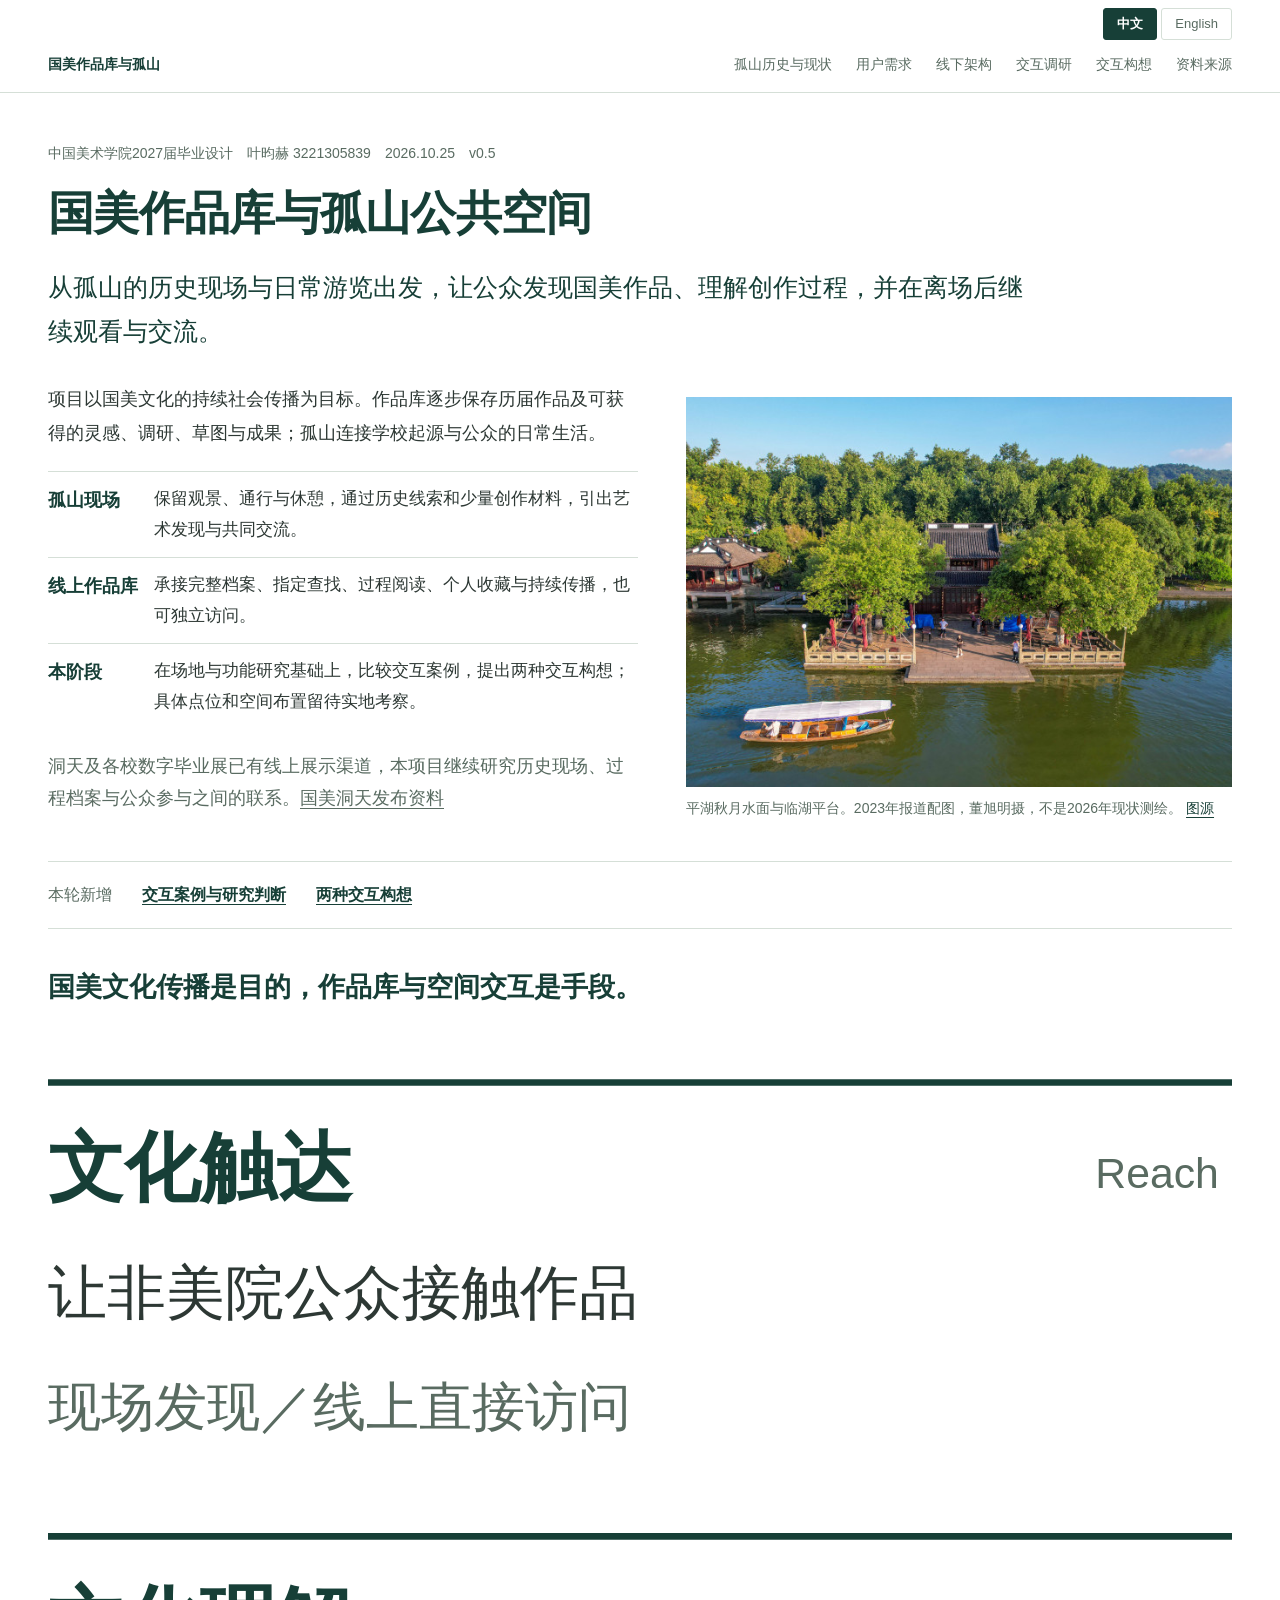
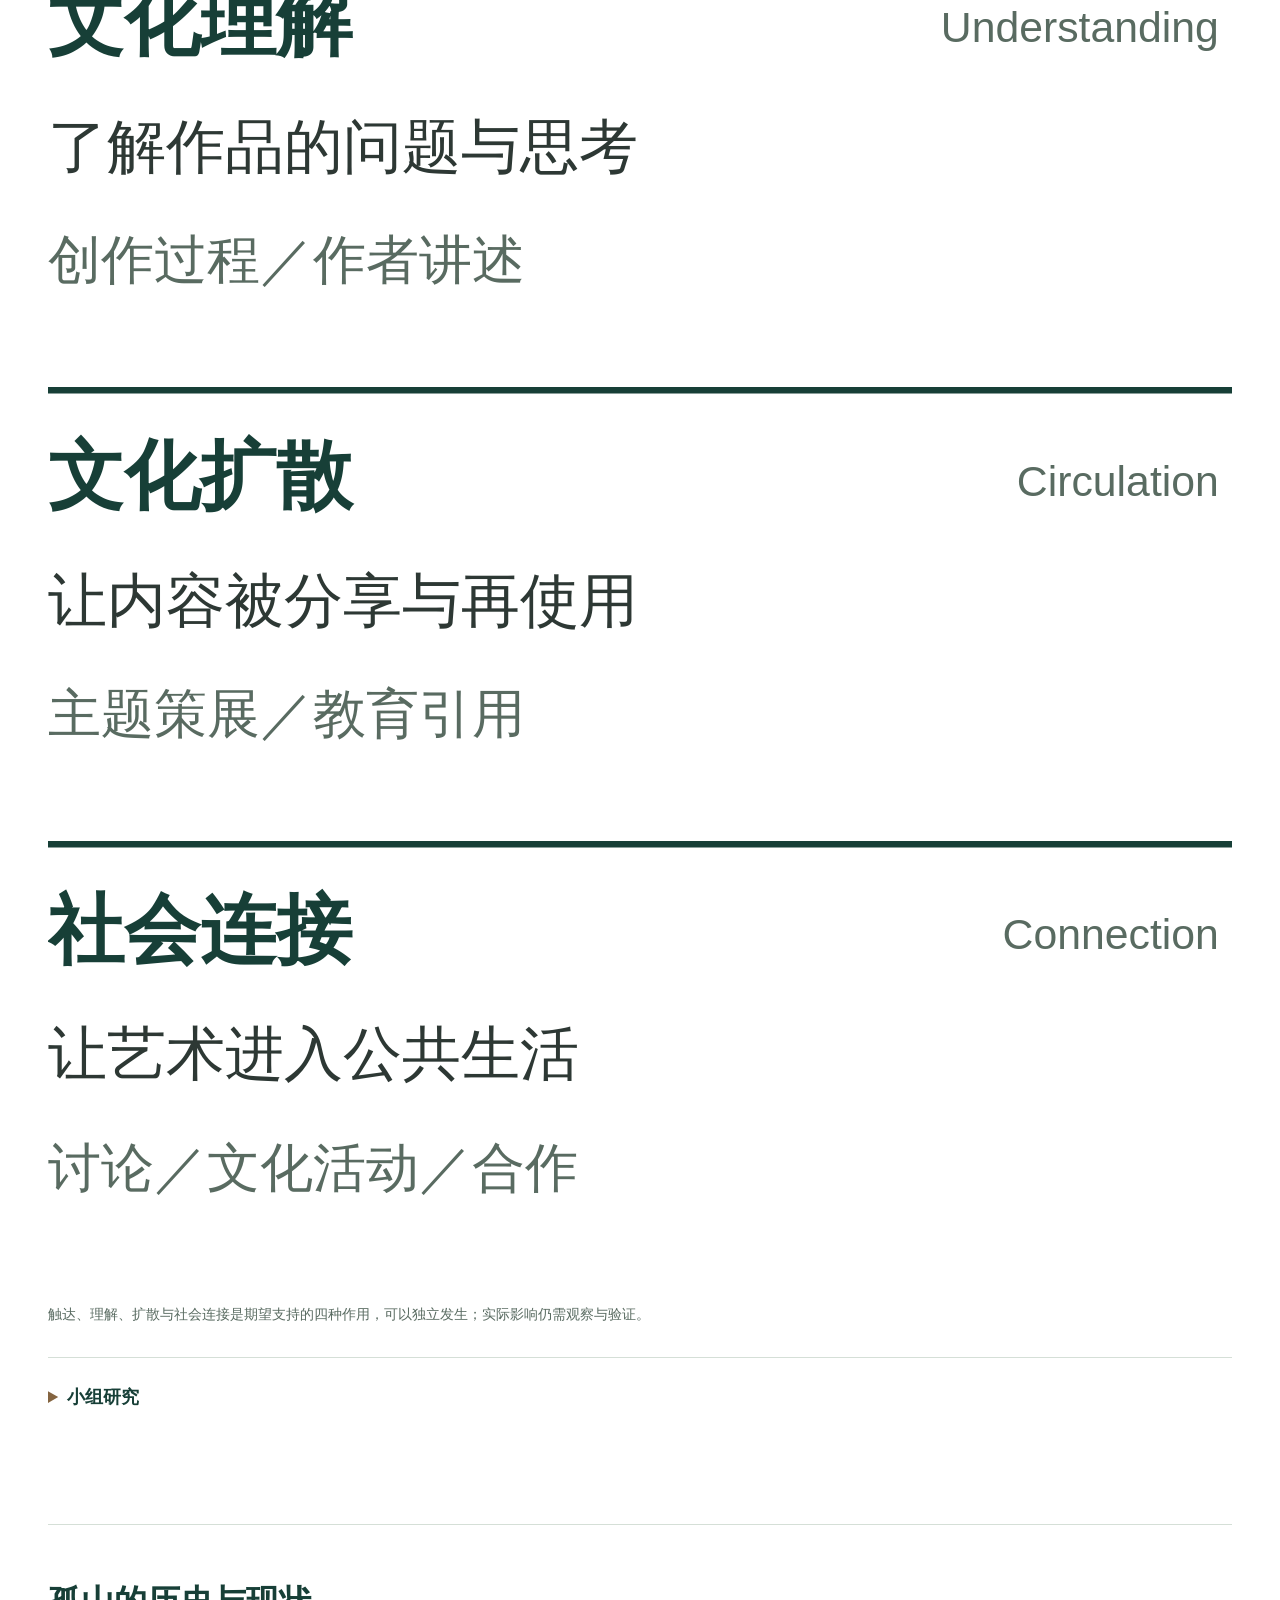
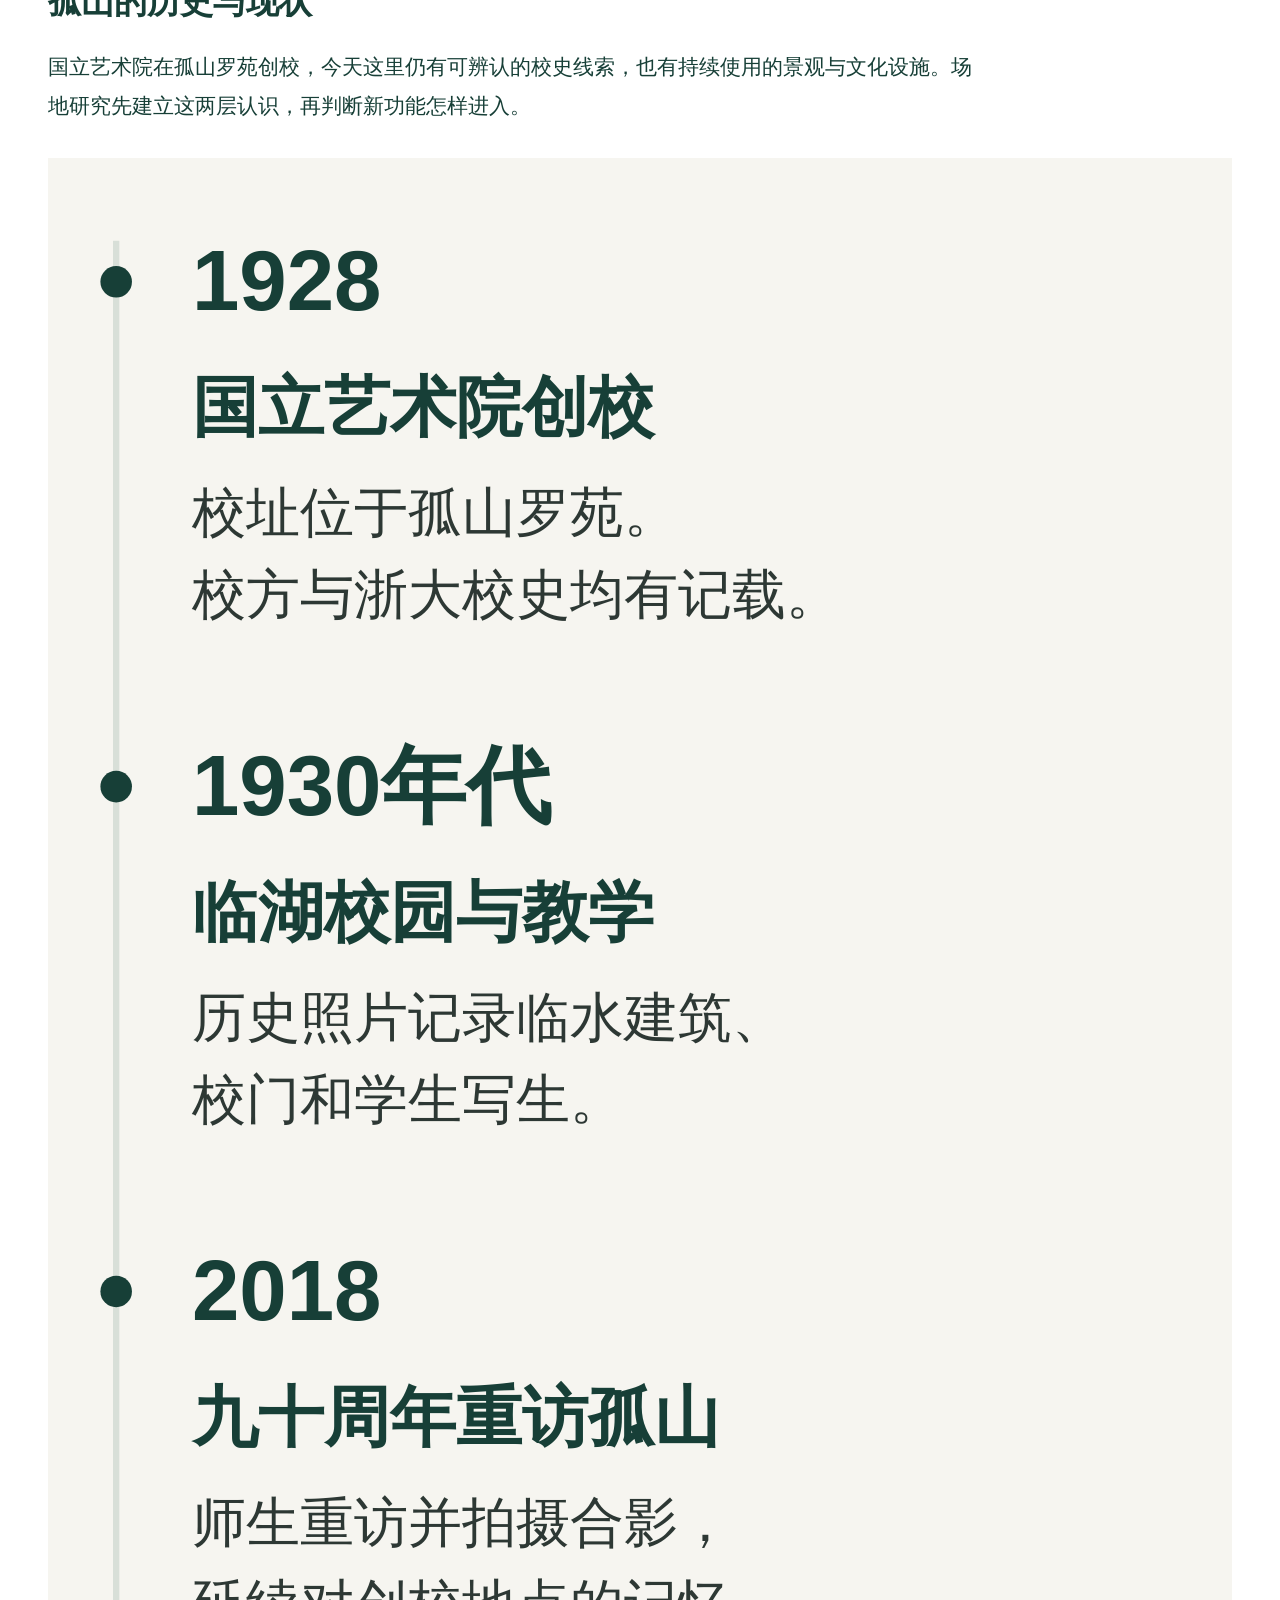
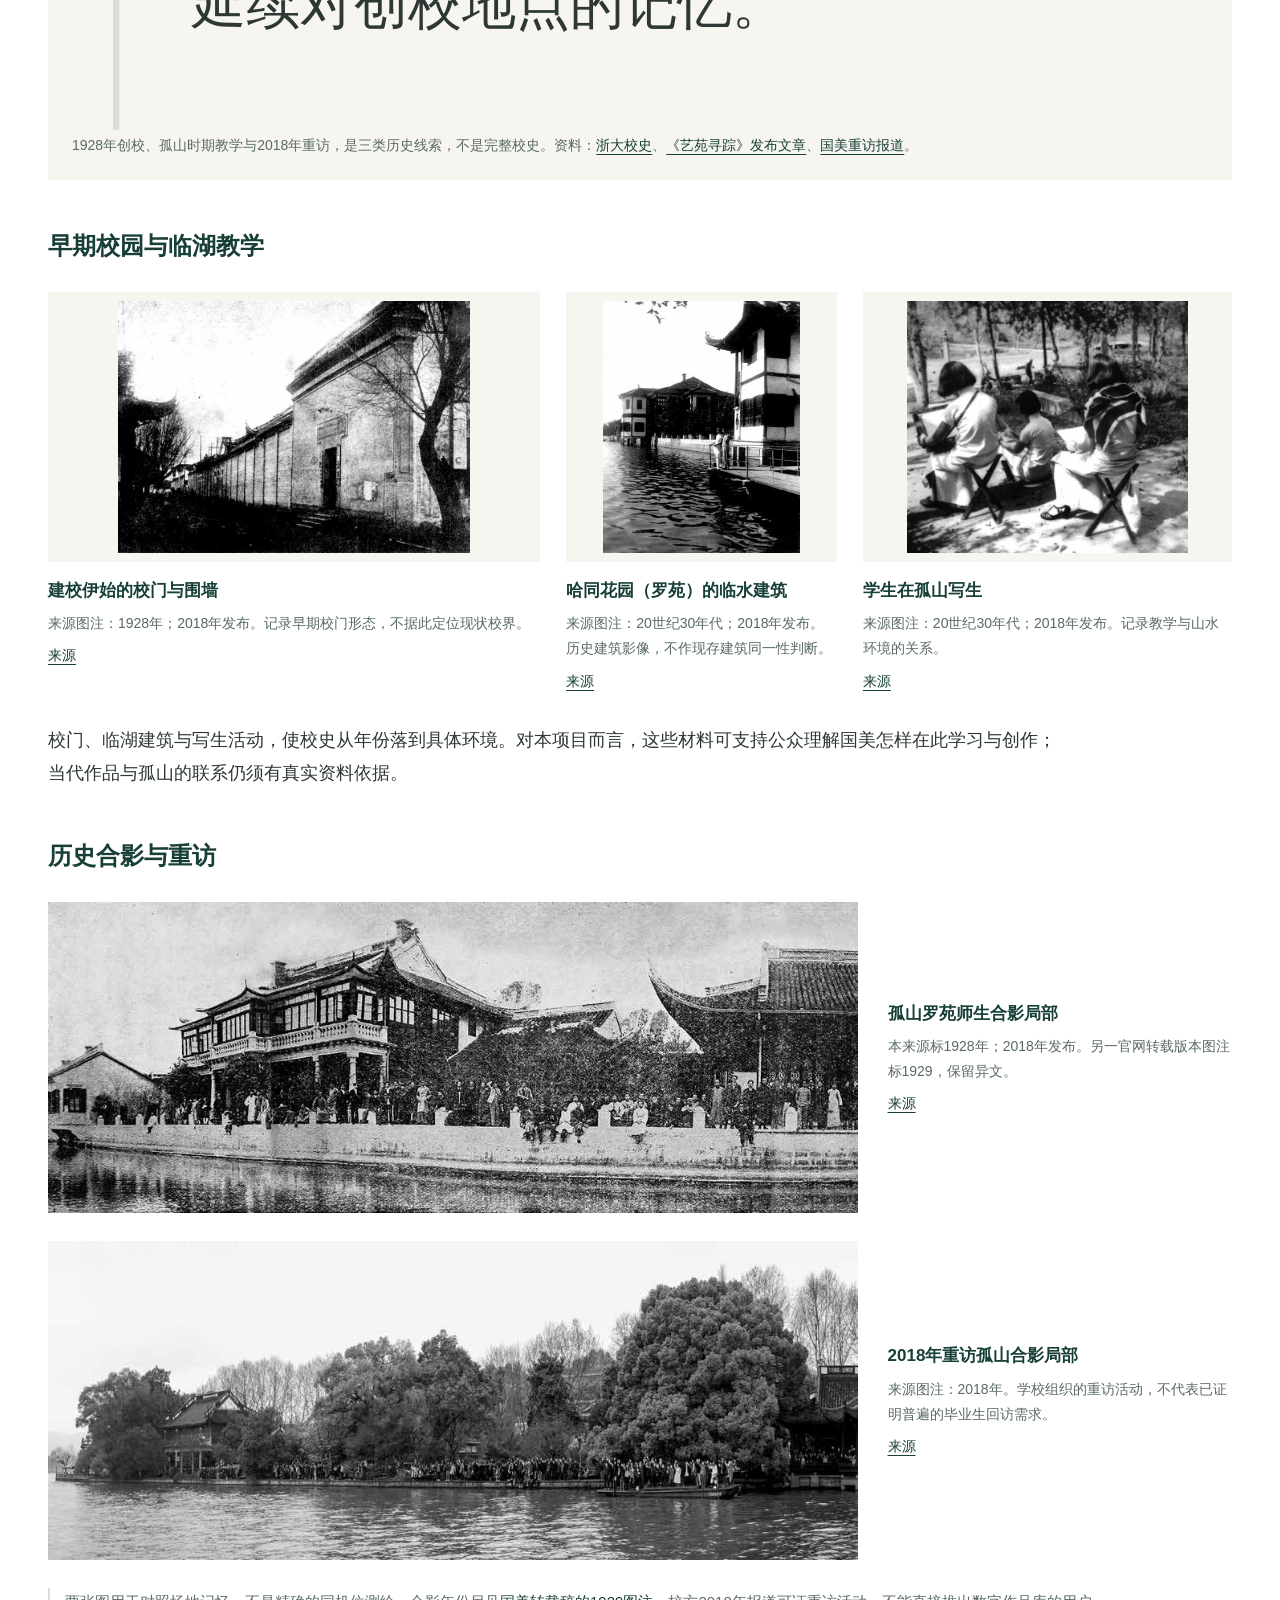
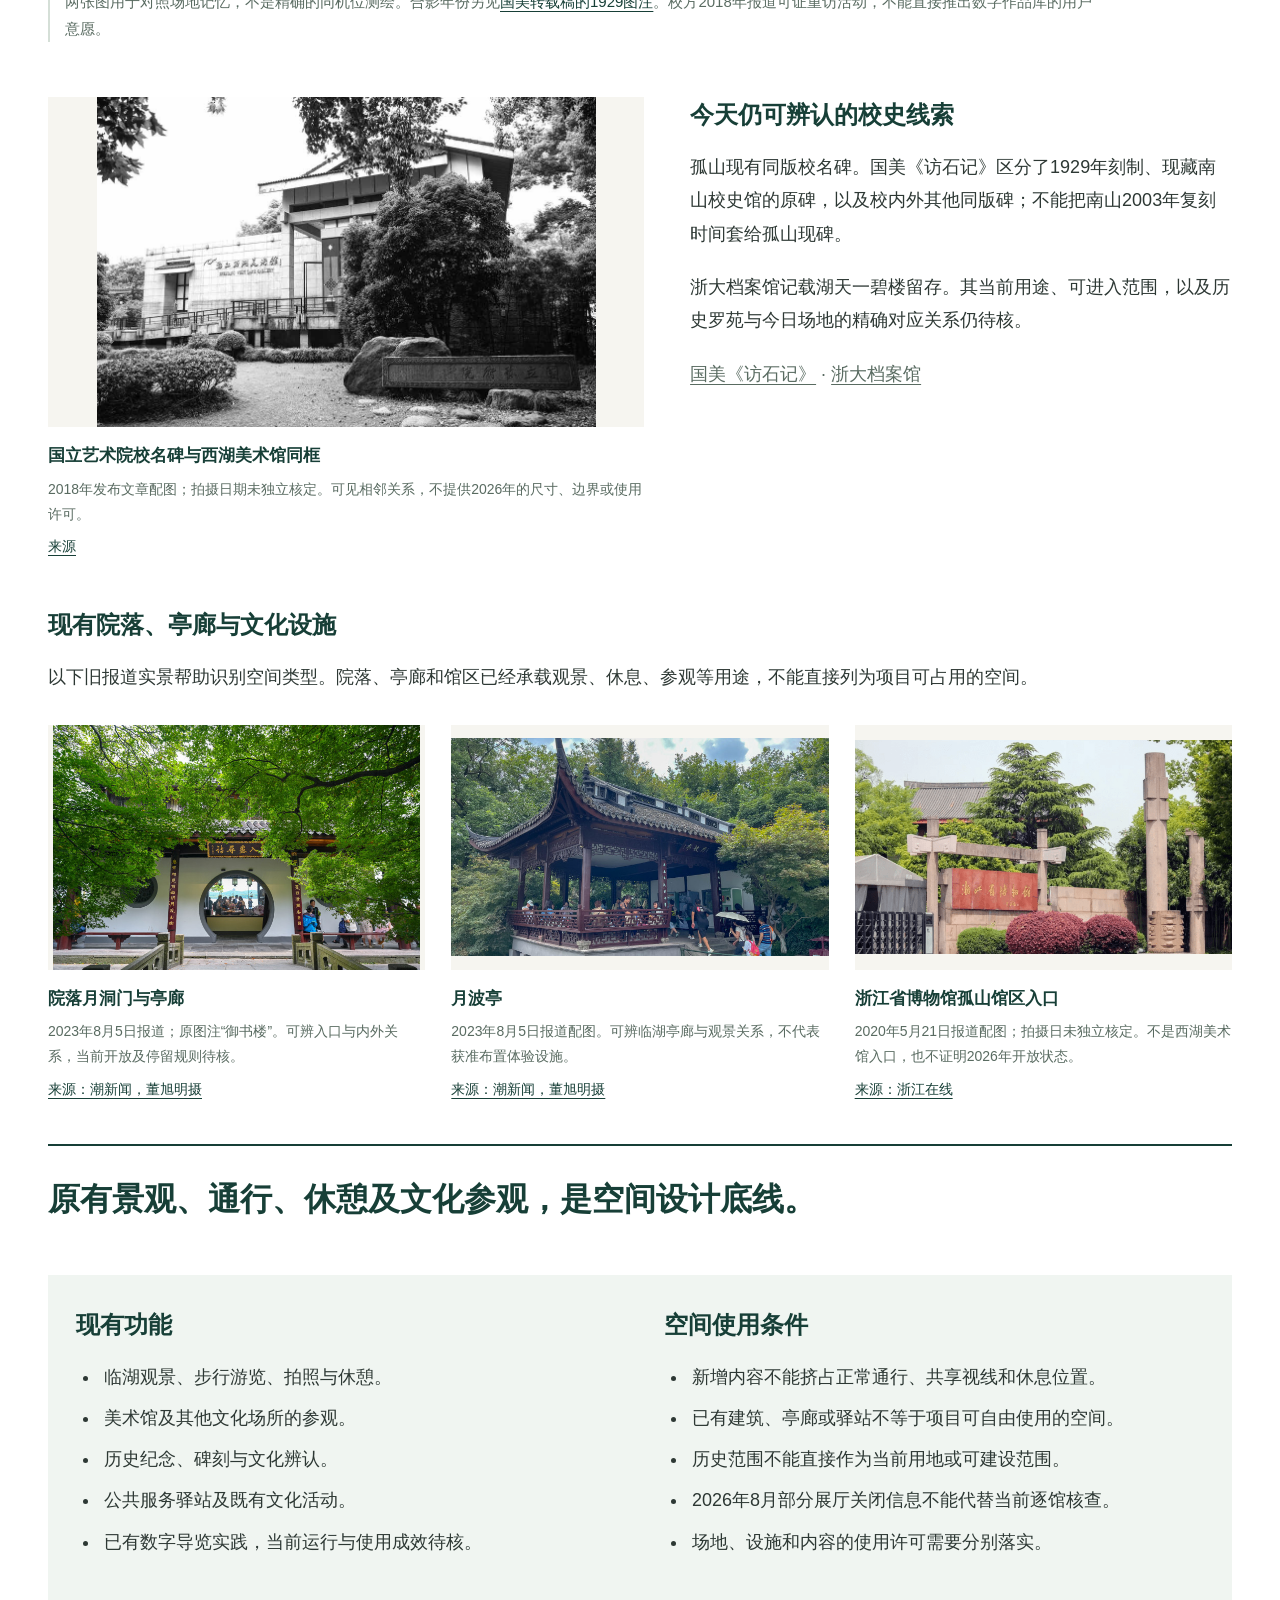
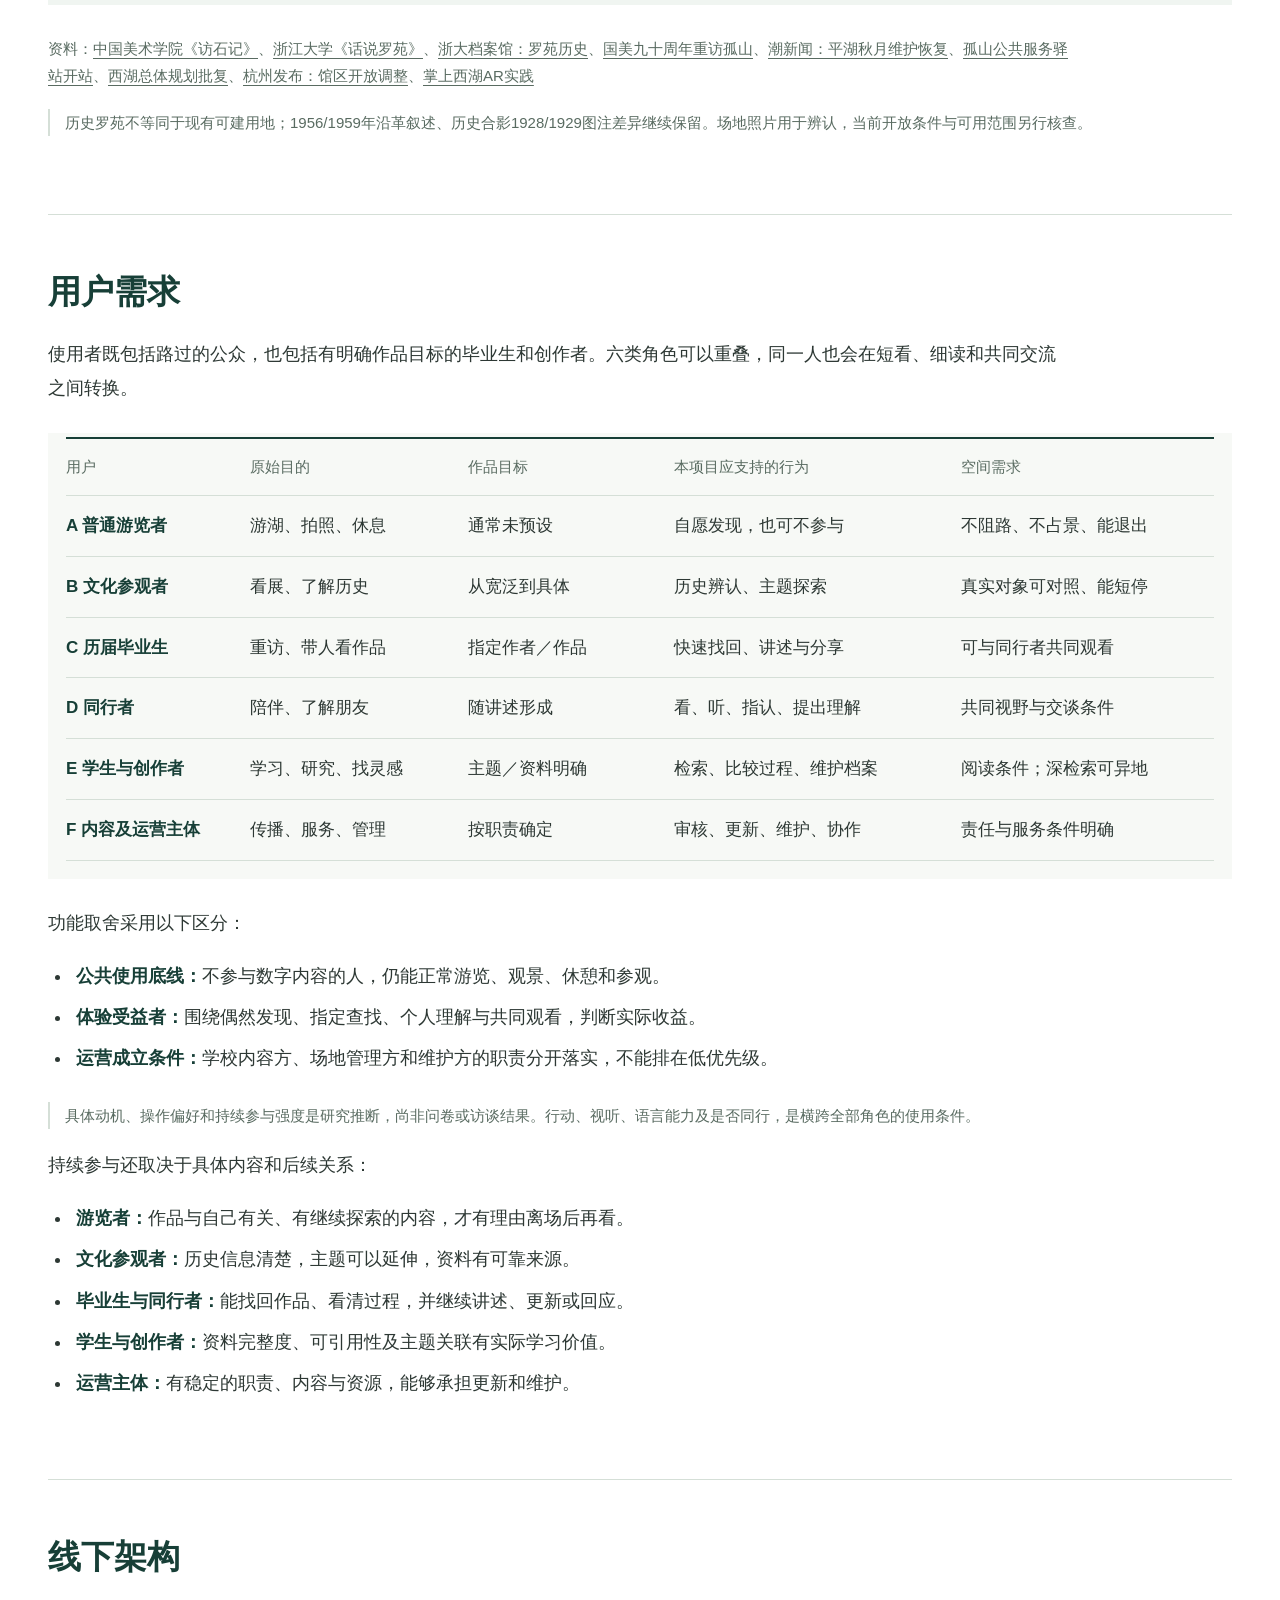
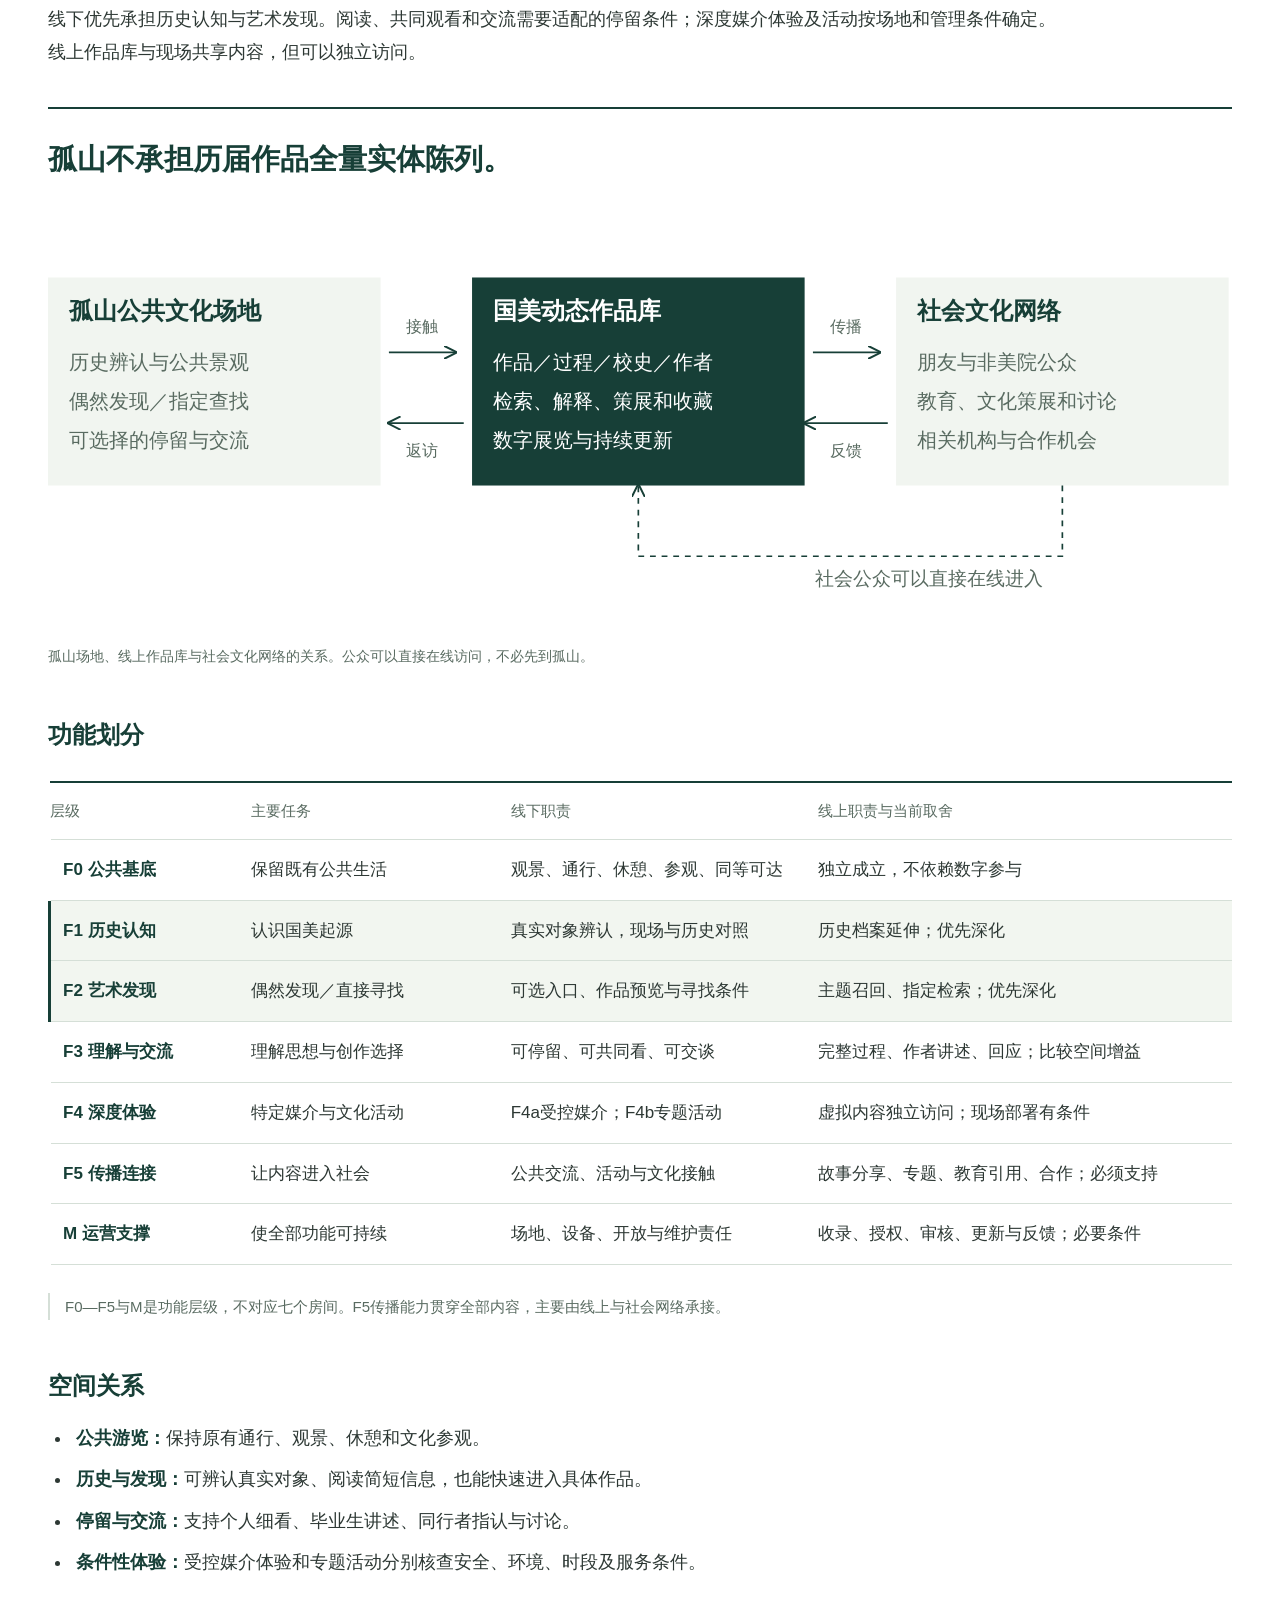
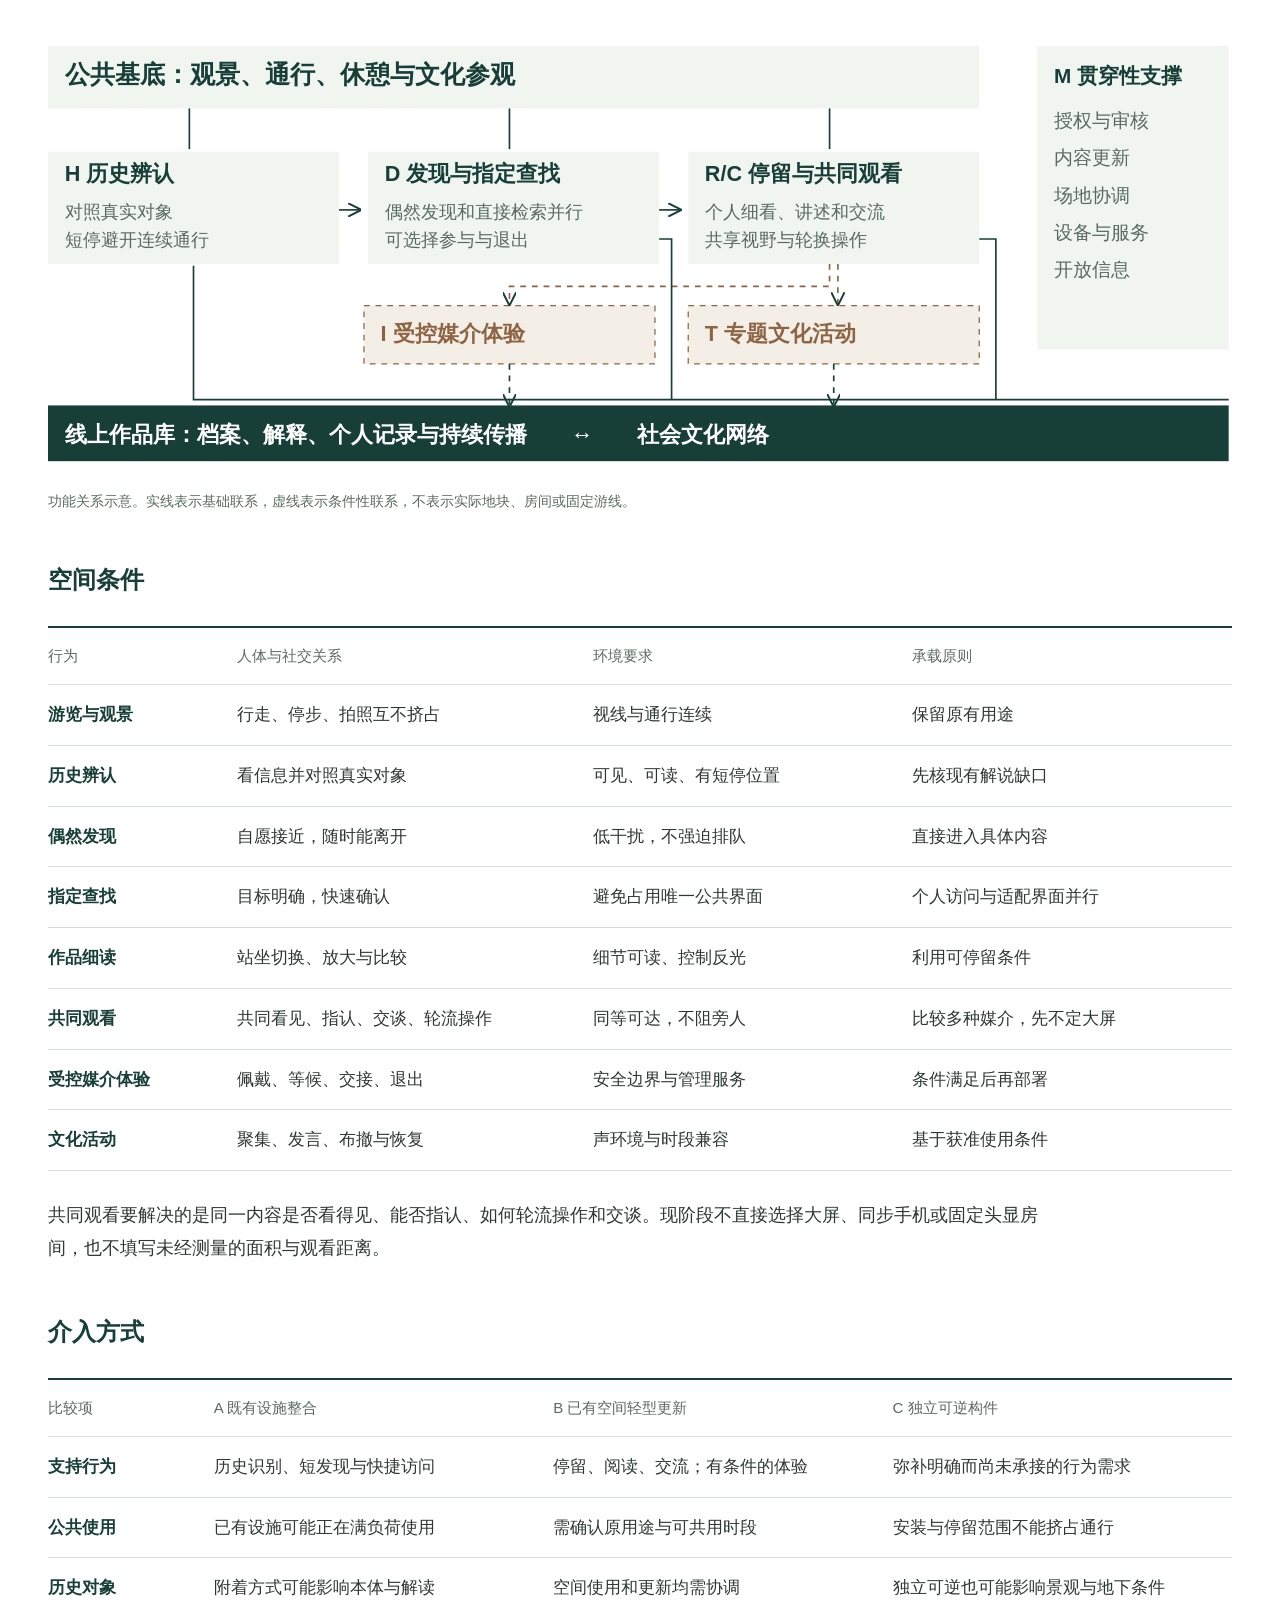
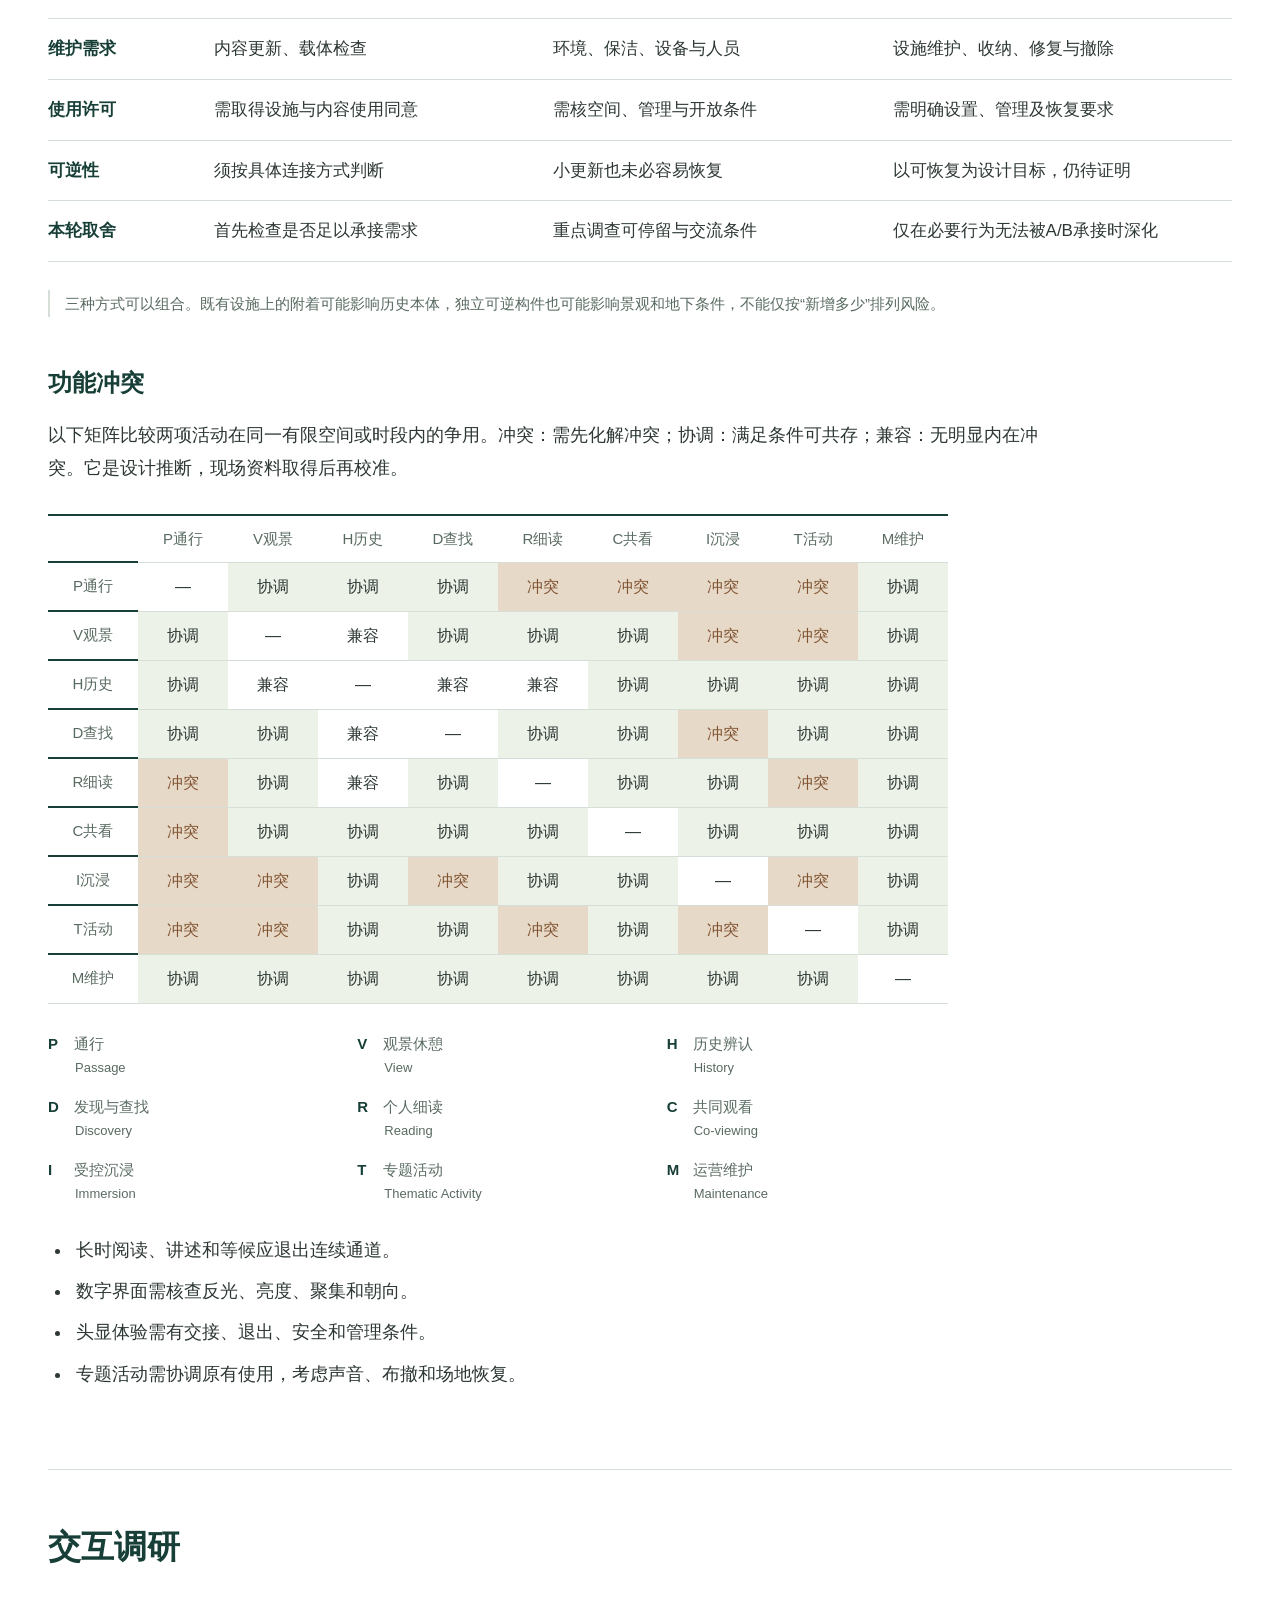
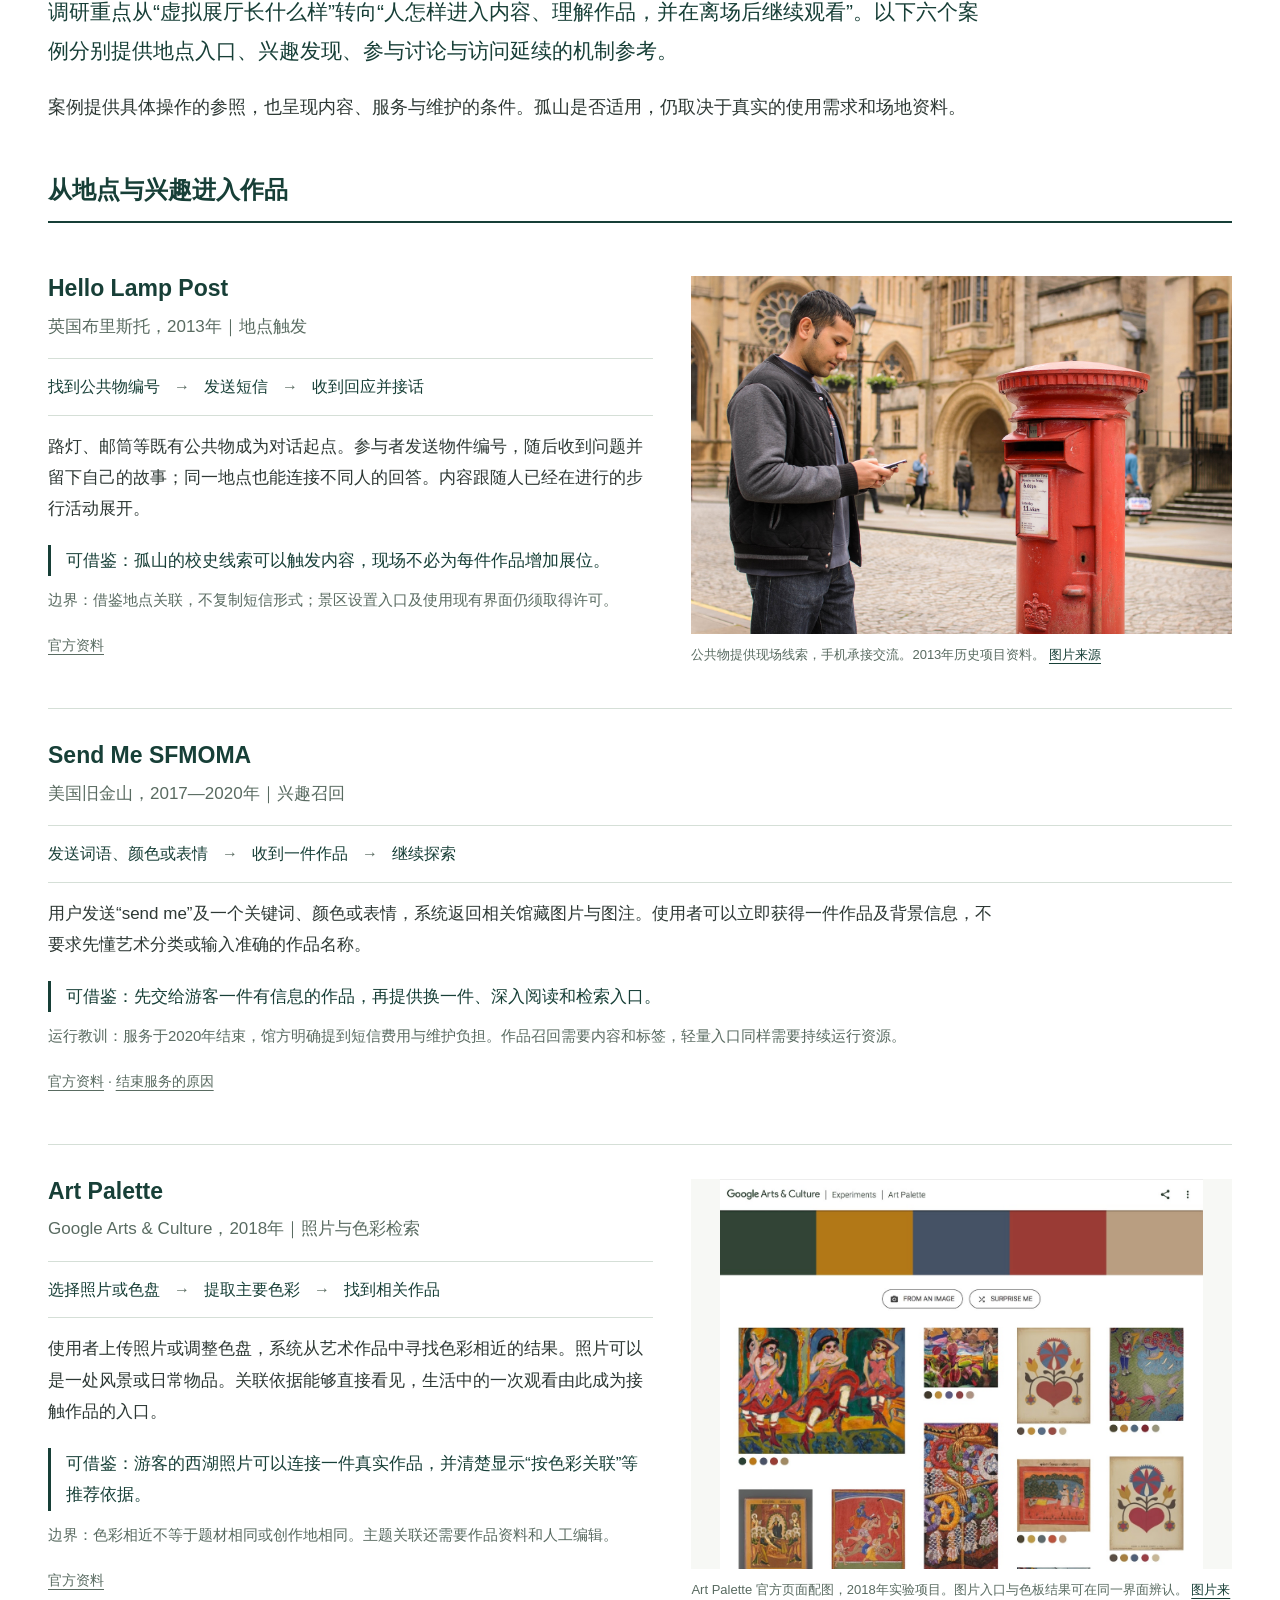
==== commit 1bd94d74: "Clarify parallel interaction routes and evidence boundaries" ====
--- a/docs/index.html
+++ b/docs/index.html
@@ -69,7 +69,7 @@
 <div class="research-group">
 <h3>从地点与兴趣进入作品</h3>
 <article class="case-study" id="case-lamp"><div class="case-layout"><div class="case-copy"><h4>Hello Lamp Post</h4><p class="case-meta">英国布里斯托，2013年｜地点触发</p><div class="case-process"><span>找到公共物编号</span><span>发送短信</span><span>收到回应并接话</span></div><p>路灯、邮筒等既有公共物成为对话起点。参与者发送物件编号，随后收到问题并留下自己的故事；同一地点也能连接不同人的回答。内容跟随人已经在进行的步行活动展开。</p><p class="case-takeaway">可借鉴：孤山的校史线索可以触发内容，现场不必为每件作品增加展位。</p><p class="case-limit">边界：借鉴地点关联，不复制短信形式；景区设置入口及使用现有界面仍须取得许可。</p><p class="source"><a href="https://www.watershed.co.uk/studio/projects/hello-lamp-post" target="_blank" rel="noopener">官方资料</a></p></div><figure class="case-evidence"><a href="https://www.watershed.co.uk/studio/projects/hello-lamp-post" target="_blank" rel="noopener"><img src="assets/images/lamp.jpg" alt="Hello Lamp Post项目：公共物编号连接短信对话。" loading="lazy"></a><figcaption>公共物提供现场线索，手机承接交流。2013年历史项目资料。 <a href="https://www.watershed.co.uk/studio/projects/hello-lamp-post" target="_blank" rel="noopener">图片来源</a></figcaption></figure></div></article>
-<article class="case-study" id="case-sfmoma"><h4>Send Me SFMOMA</h4><p class="case-meta">美国旧金山，2017—2020年｜兴趣召回</p><div class="case-process"><span>发送词语、颜色或表情</span><span>收到一件作品</span><span>继续探索</span></div><p>用户发送“send me”及一个关键词、颜色或表情，系统返回相关馆藏图片与图注。它把大馆藏转化为一次能立即理解的相遇，不要求用户先懂艺术分类或输入准确的作品名称。</p><p class="case-takeaway">可借鉴：先交给游客一件有信息的作品，再提供换一件、深入阅读和检索入口。</p><p class="case-limit">运行教训：服务于2020年结束，馆方明确提到短信费用与维护负担。作品召回需要内容和标签，轻量入口同样需要持续运行资源。</p><p class="source"><a href="https://www.sfmoma.org/read/send-me-sfmoma/" target="_blank" rel="noopener">官方资料</a> · <a href="https://www.sfmoma.org/read/all-good-things-must-come-to-an-end-the-sunset-of-send-me-sfmoma/" target="_blank" rel="noopener">结束服务的原因</a></p></article>
+<article class="case-study" id="case-sfmoma"><h4>Send Me SFMOMA</h4><p class="case-meta">美国旧金山，2017—2020年｜兴趣召回</p><div class="case-process"><span>发送词语、颜色或表情</span><span>收到一件作品</span><span>继续探索</span></div><p>用户发送“send me”及一个关键词、颜色或表情，系统返回相关馆藏图片与图注。使用者可以立即获得一件作品及背景信息，不要求先懂艺术分类或输入准确的作品名称。</p><p class="case-takeaway">可借鉴：先交给游客一件有信息的作品，再提供换一件、深入阅读和检索入口。</p><p class="case-limit">运行教训：服务于2020年结束，馆方明确提到短信费用与维护负担。作品召回需要内容和标签，轻量入口同样需要持续运行资源。</p><p class="source"><a href="https://www.sfmoma.org/read/send-me-sfmoma/" target="_blank" rel="noopener">官方资料</a> · <a href="https://www.sfmoma.org/read/all-good-things-must-come-to-an-end-the-sunset-of-send-me-sfmoma/" target="_blank" rel="noopener">结束服务的原因</a></p></article>
 <article class="case-study" id="case-palette"><div class="case-layout"><div class="case-copy"><h4>Art Palette</h4><p class="case-meta">Google Arts &amp; Culture，2018年｜照片与色彩检索</p><div class="case-process"><span>选择照片或色盘</span><span>提取主要色彩</span><span>找到相关作品</span></div><p>使用者上传照片或调整色盘，系统从艺术作品中寻找色彩相近的结果。照片可以是一处风景或日常物品。关联依据能够直接看见，生活中的一次观看由此成为接触作品的入口。</p><p class="case-takeaway">可借鉴：游客的西湖照片可以连接一件真实作品，并清楚显示“按色彩关联”等推荐依据。</p><p class="case-limit">边界：色彩相近不等于题材相同或创作地相同。主题关联还需要作品资料和人工编辑。</p><p class="source"><a href="https://artsandculture.google.com/experiment/art-palette/0AEvw1CK-6lCCA?hl=en" target="_blank" rel="noopener">官方资料</a></p></div><figure class="case-evidence"><a href="https://artsandculture.google.com/experiment/art-palette/0AEvw1CK-6lCCA?hl=en" target="_blank" rel="noopener"><img src="assets/images/art_palette_interface.jpg" alt="Art Palette官方界面：照片入口、色盘与相关作品结果。" loading="lazy"></a><figcaption>Art Palette 官方页面配图，2018年实验项目。图片入口与色板结果可在同一界面辨认。 <a href="https://artsandculture.google.com/experiment/art-palette/0AEvw1CK-6lCCA?hl=en" target="_blank" rel="noopener">图片来源</a></figcaption></figure></div></article>
 </div><div class="research-group">
 <h3>围绕具体作品参与和交流</h3>
@@ -88,7 +88,7 @@
 <section id="proposals">
 <h2>适合孤山的交互构想</h2>
 <p class="proposal-status">阶段性建议｜具体位置与载体在实地考察后确定</p>
-<p class="proposal-intro">两种交互可以并存：从游客已经在做的看风景、拍照开始发现作品；愿意停留的人再参与创作选择。共同使用收藏与续看入口，不要求所有人完成同一条路线。</p>
+<p class="proposal-intro">两种交互可以并存：游客可从看风景、拍照进入作品，也可直接参与一个创作选择。两者共用收藏与续看入口，不要求所有人完成同一条路线。</p>
 <article class="proposal" id="proposal-discovery">
 <h3>取景发现作品</h3>
 <p>游客在孤山拍下一张照片，或选择一个眼前感兴趣的线索，得到一件有关联的国美作品。先有一次具体发现，再决定是否进入过程档案或虚拟展览。</p>
@@ -128,7 +128,7 @@
 </ol><div class="proposal-context"><div>
 <h4>从“我会怎样做”看见作者的取舍</h4>
 <p>交互不必做成答题游戏。不同作品可以采用不同动作，重点是参与之后确实能看见对应的过程材料。想直接看完整作品的人，也保留跳过参与的入口。</p>
-<p>AI回应游客实际表达的关注点，帮助解释档案；作者陈述和公众评论分别保留。未完成的灵感可以另作开放交流，不设置等待揭晓的标准答案。</p>
+<p>AI回应游客实际表达的关注点，帮助解释档案；作者陈述和公众评论分别保留。已完成作品可展开真实过程与成果；未完成灵感另作开放交流，不承诺展示最终成果。</p>
 </div><div class="concept-preview">
 <p class="preview-label">参与与过程对照示意</p>
 <p class="preview-title">我的选择，与作者的过程对照</p>
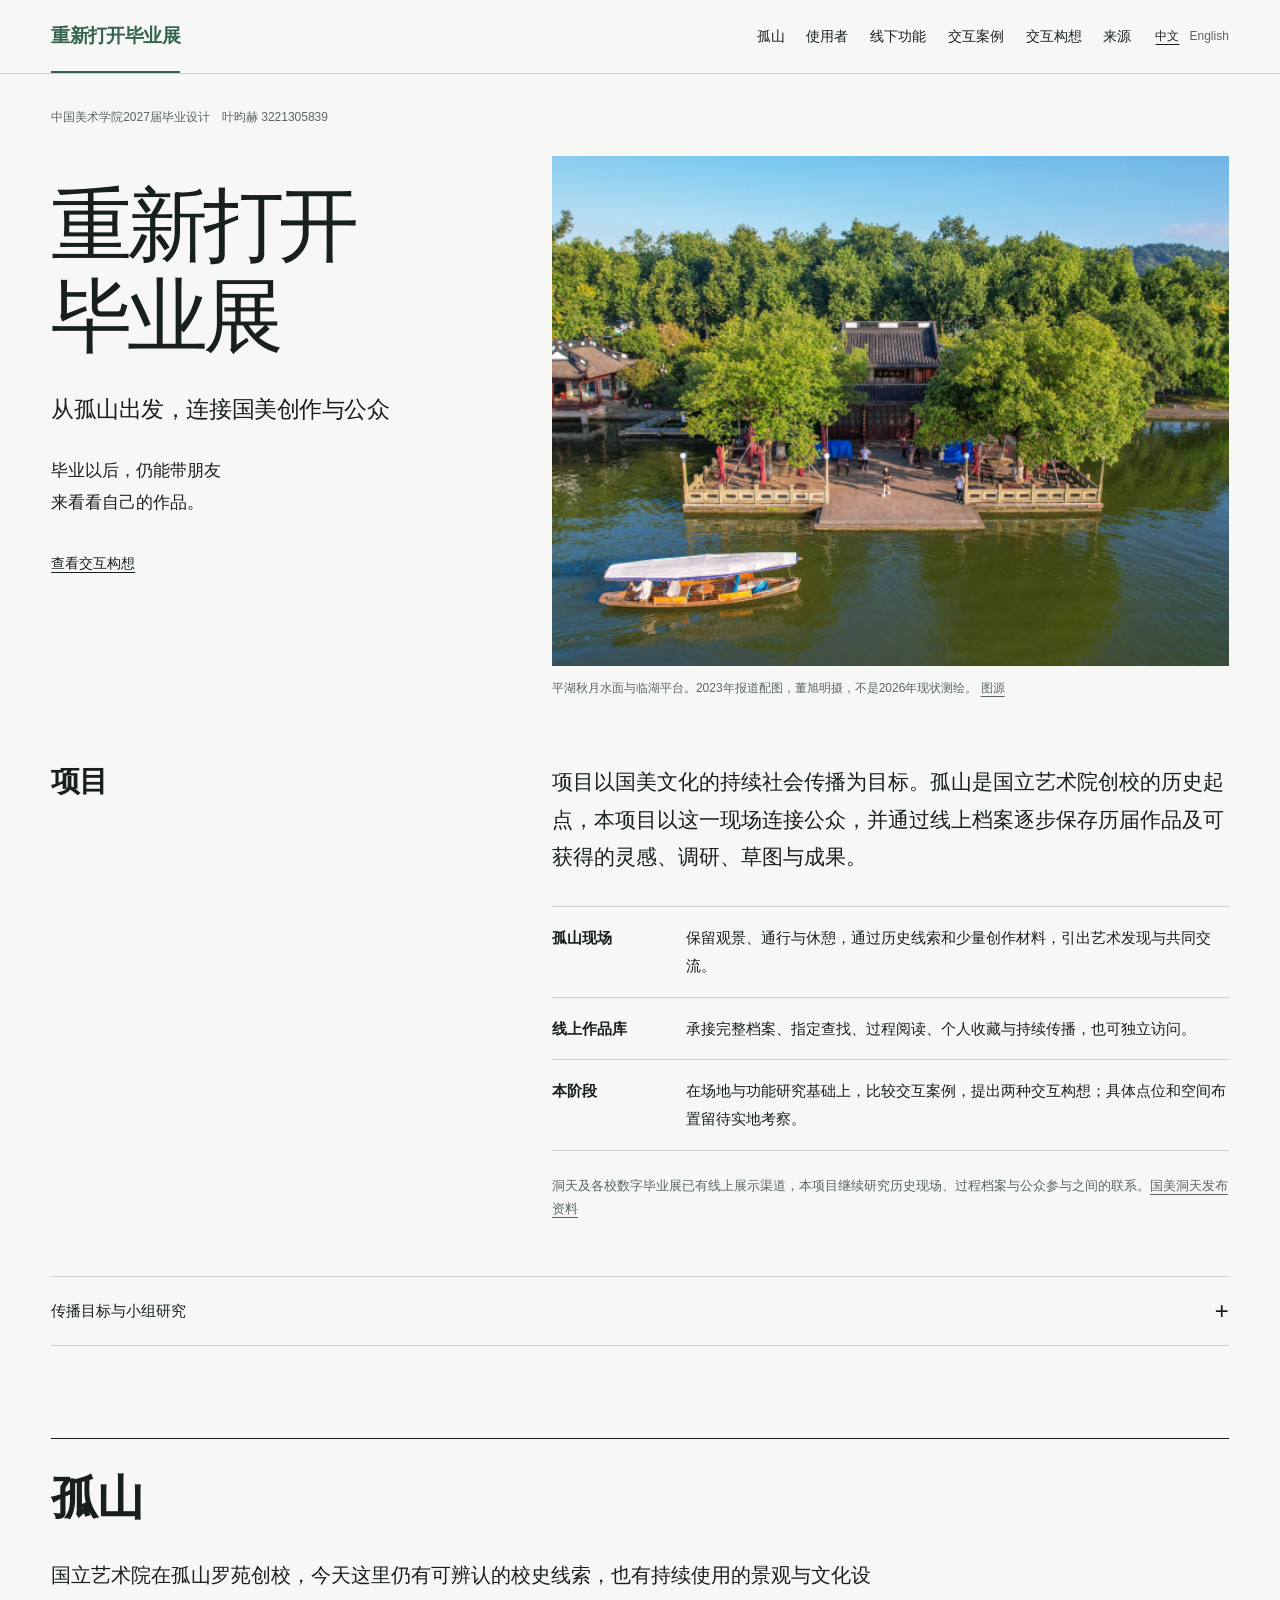
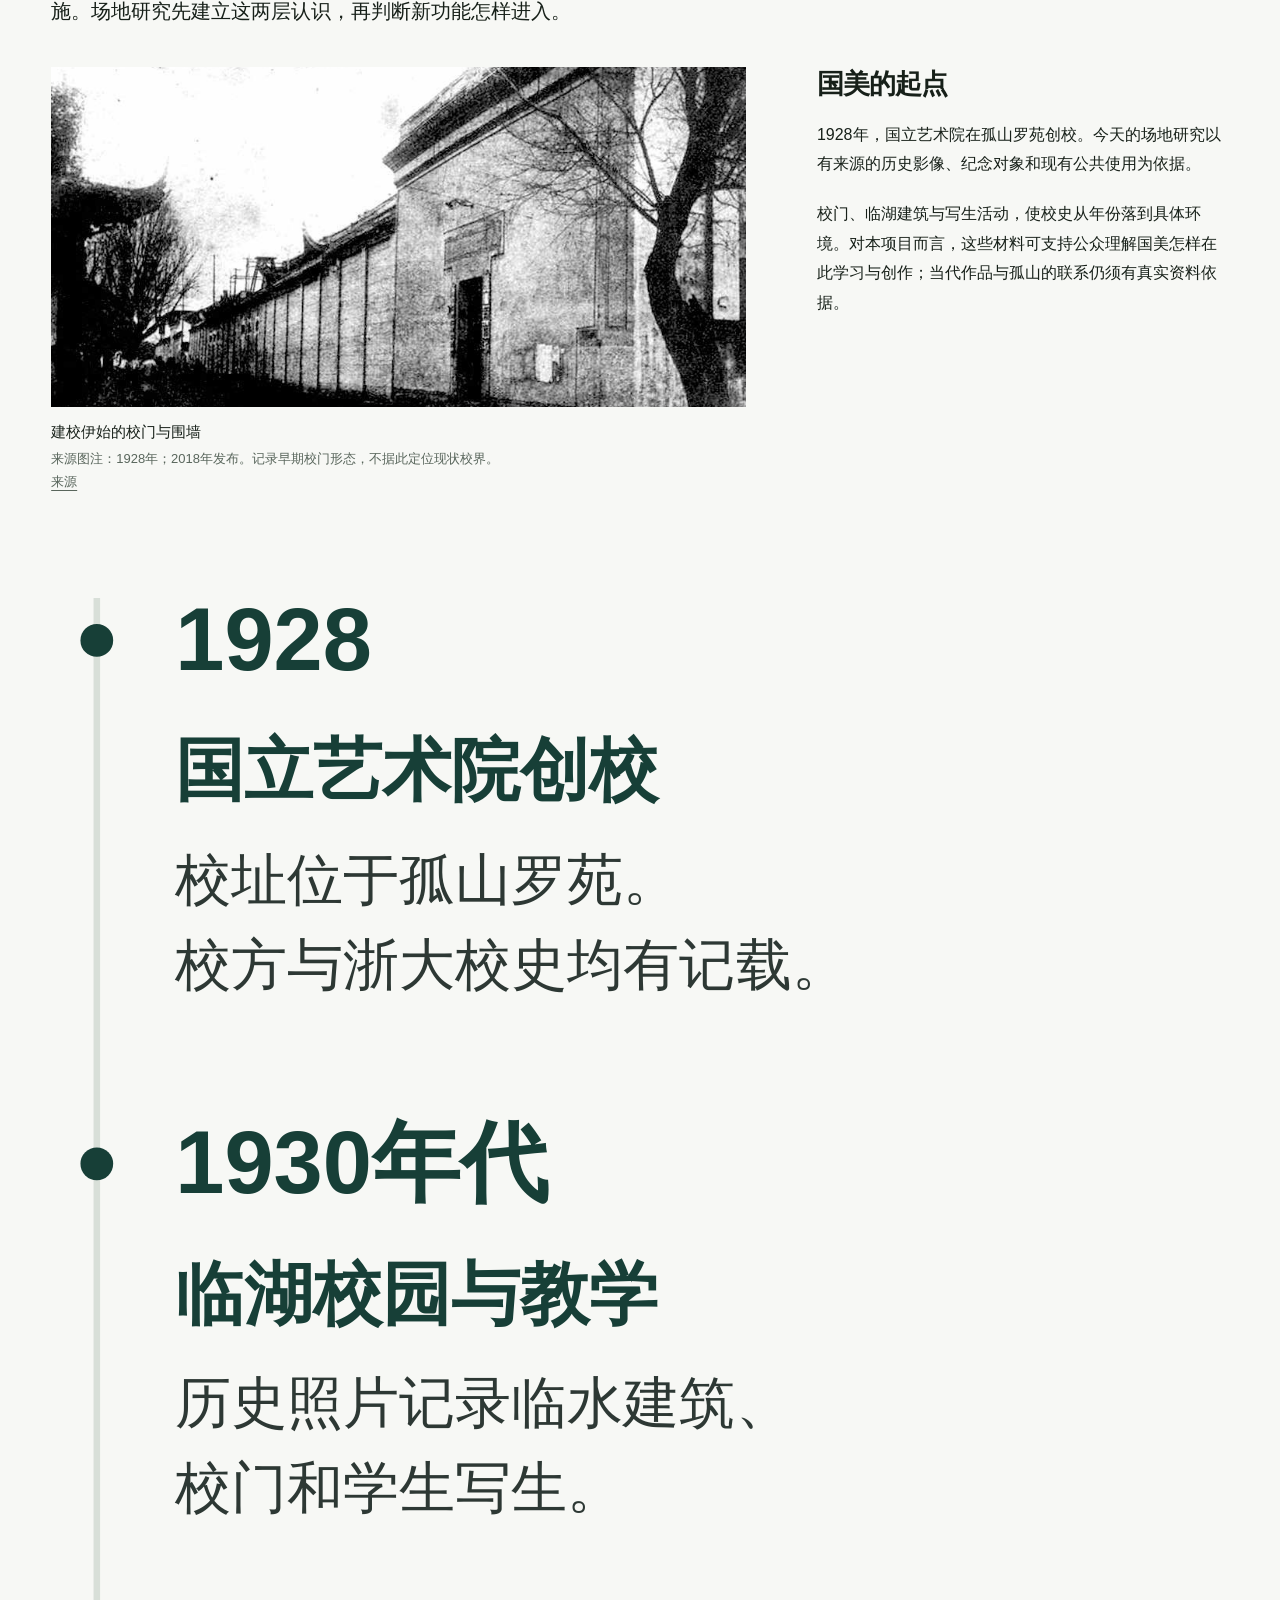
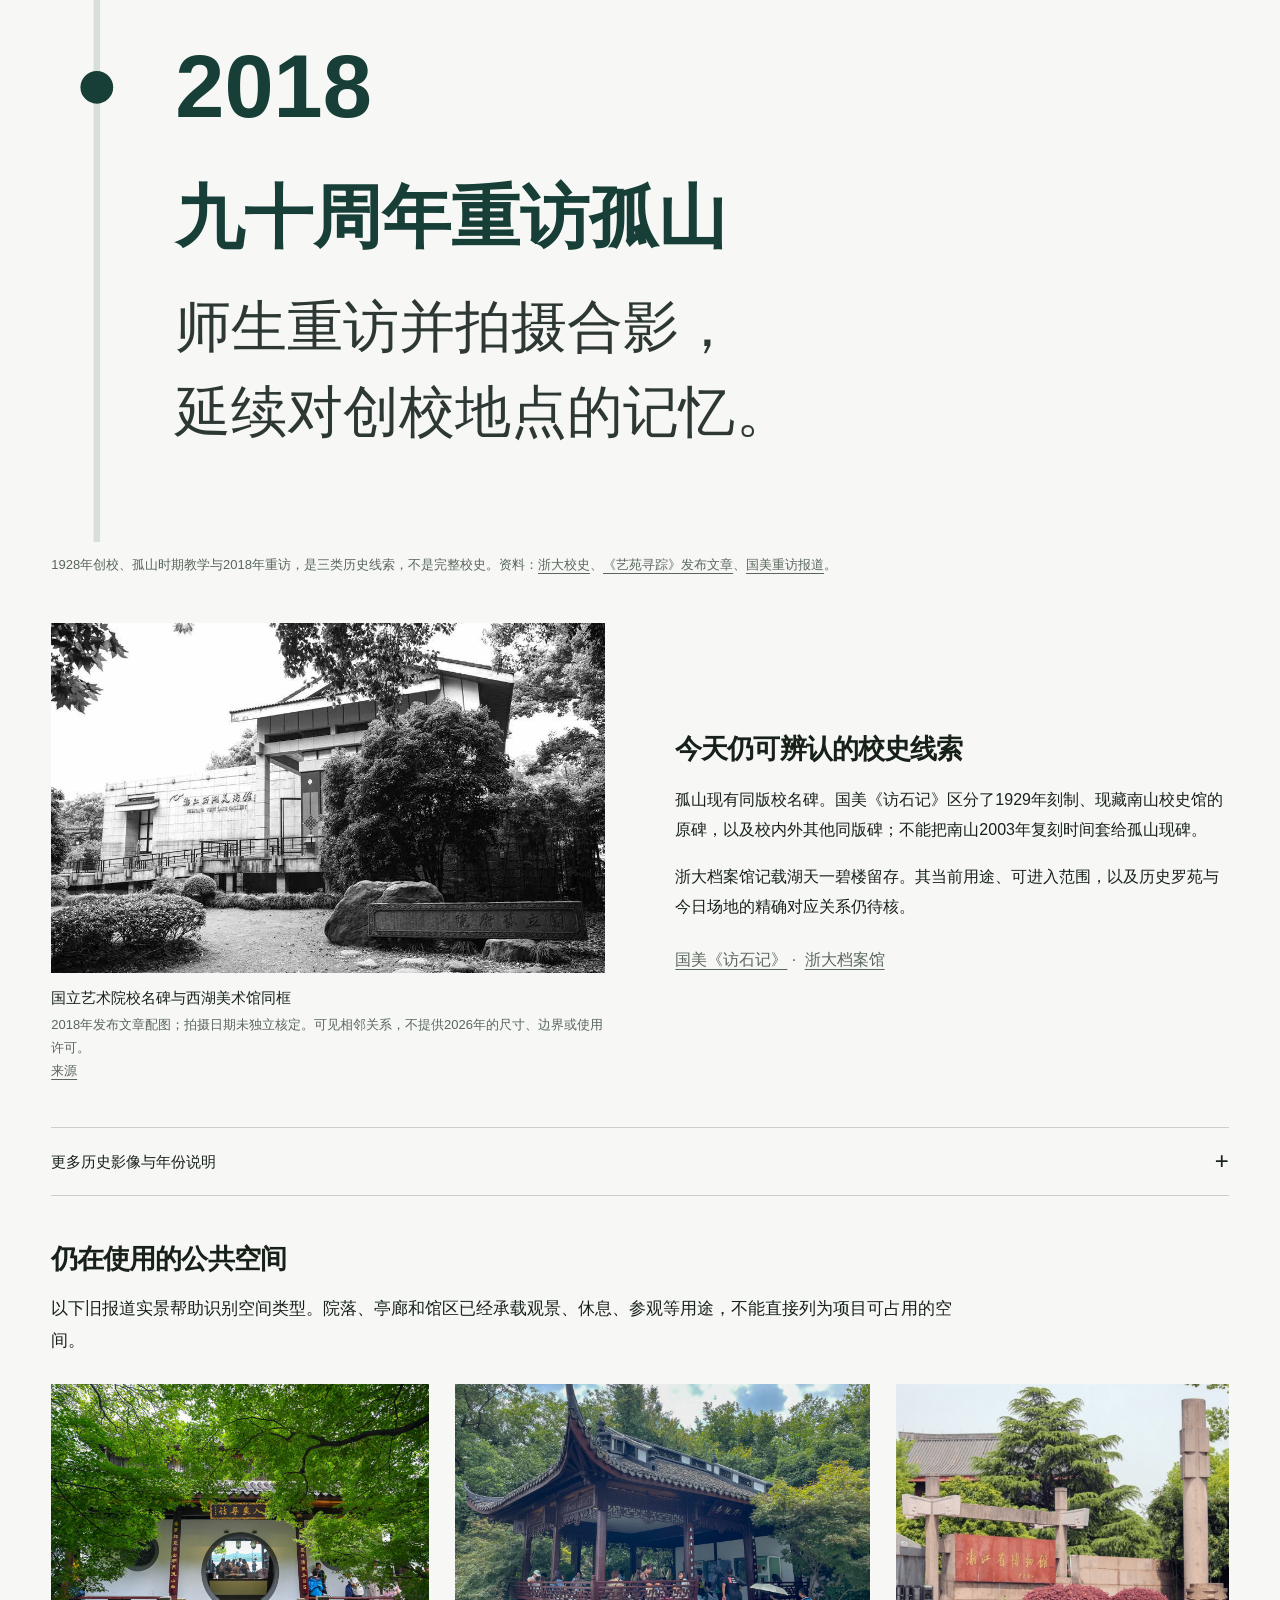
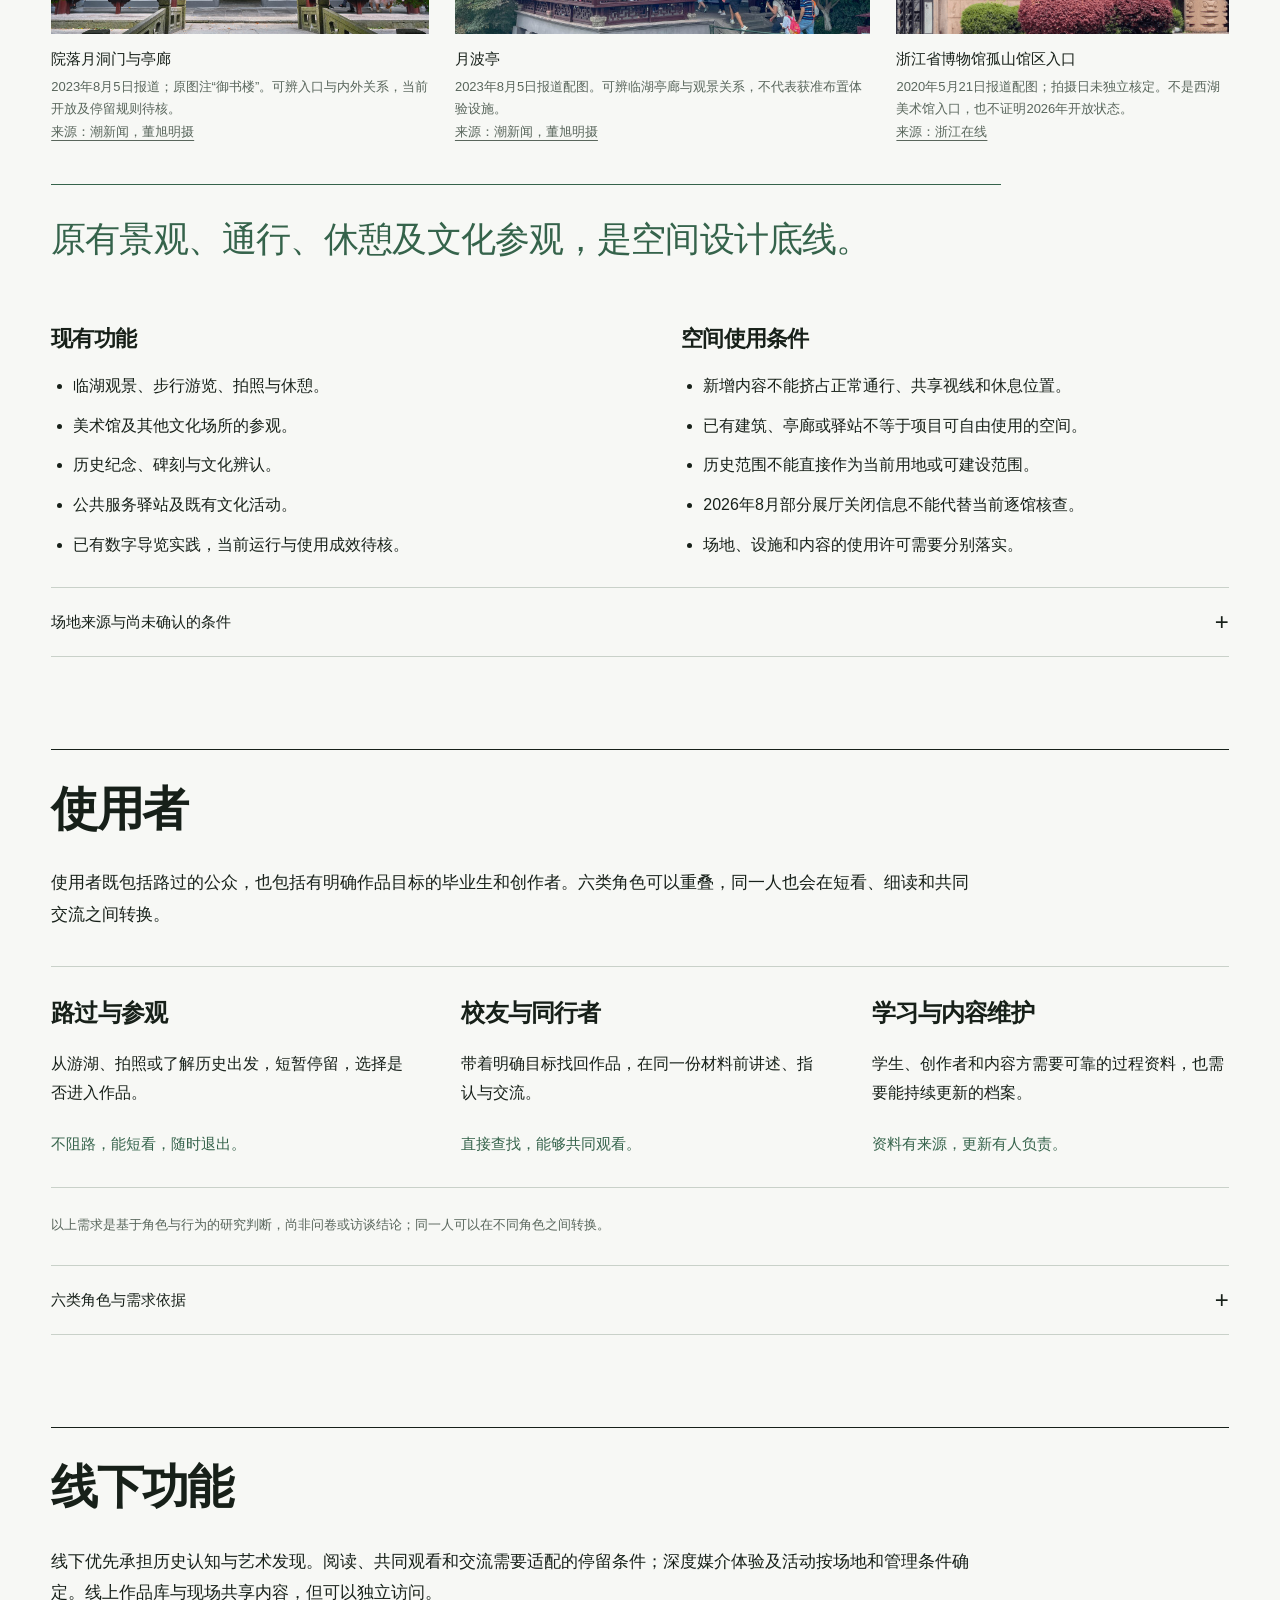
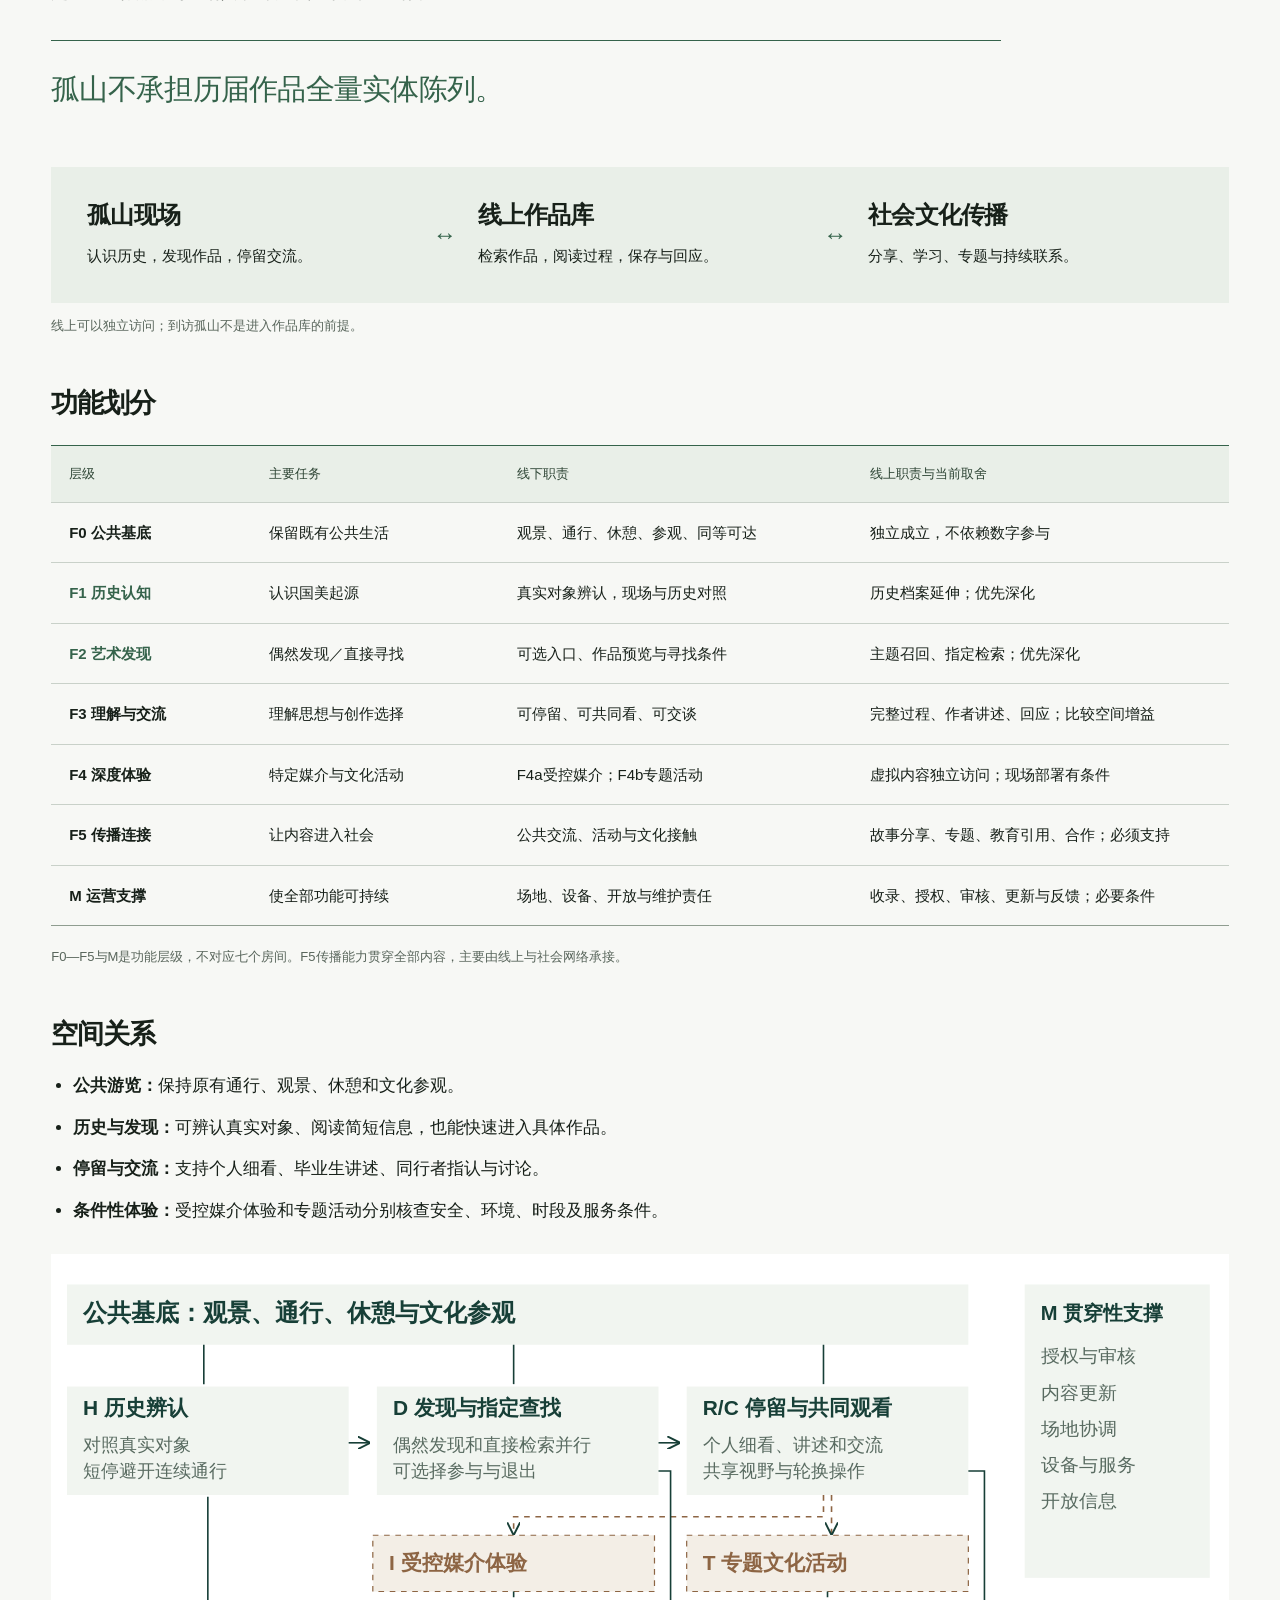
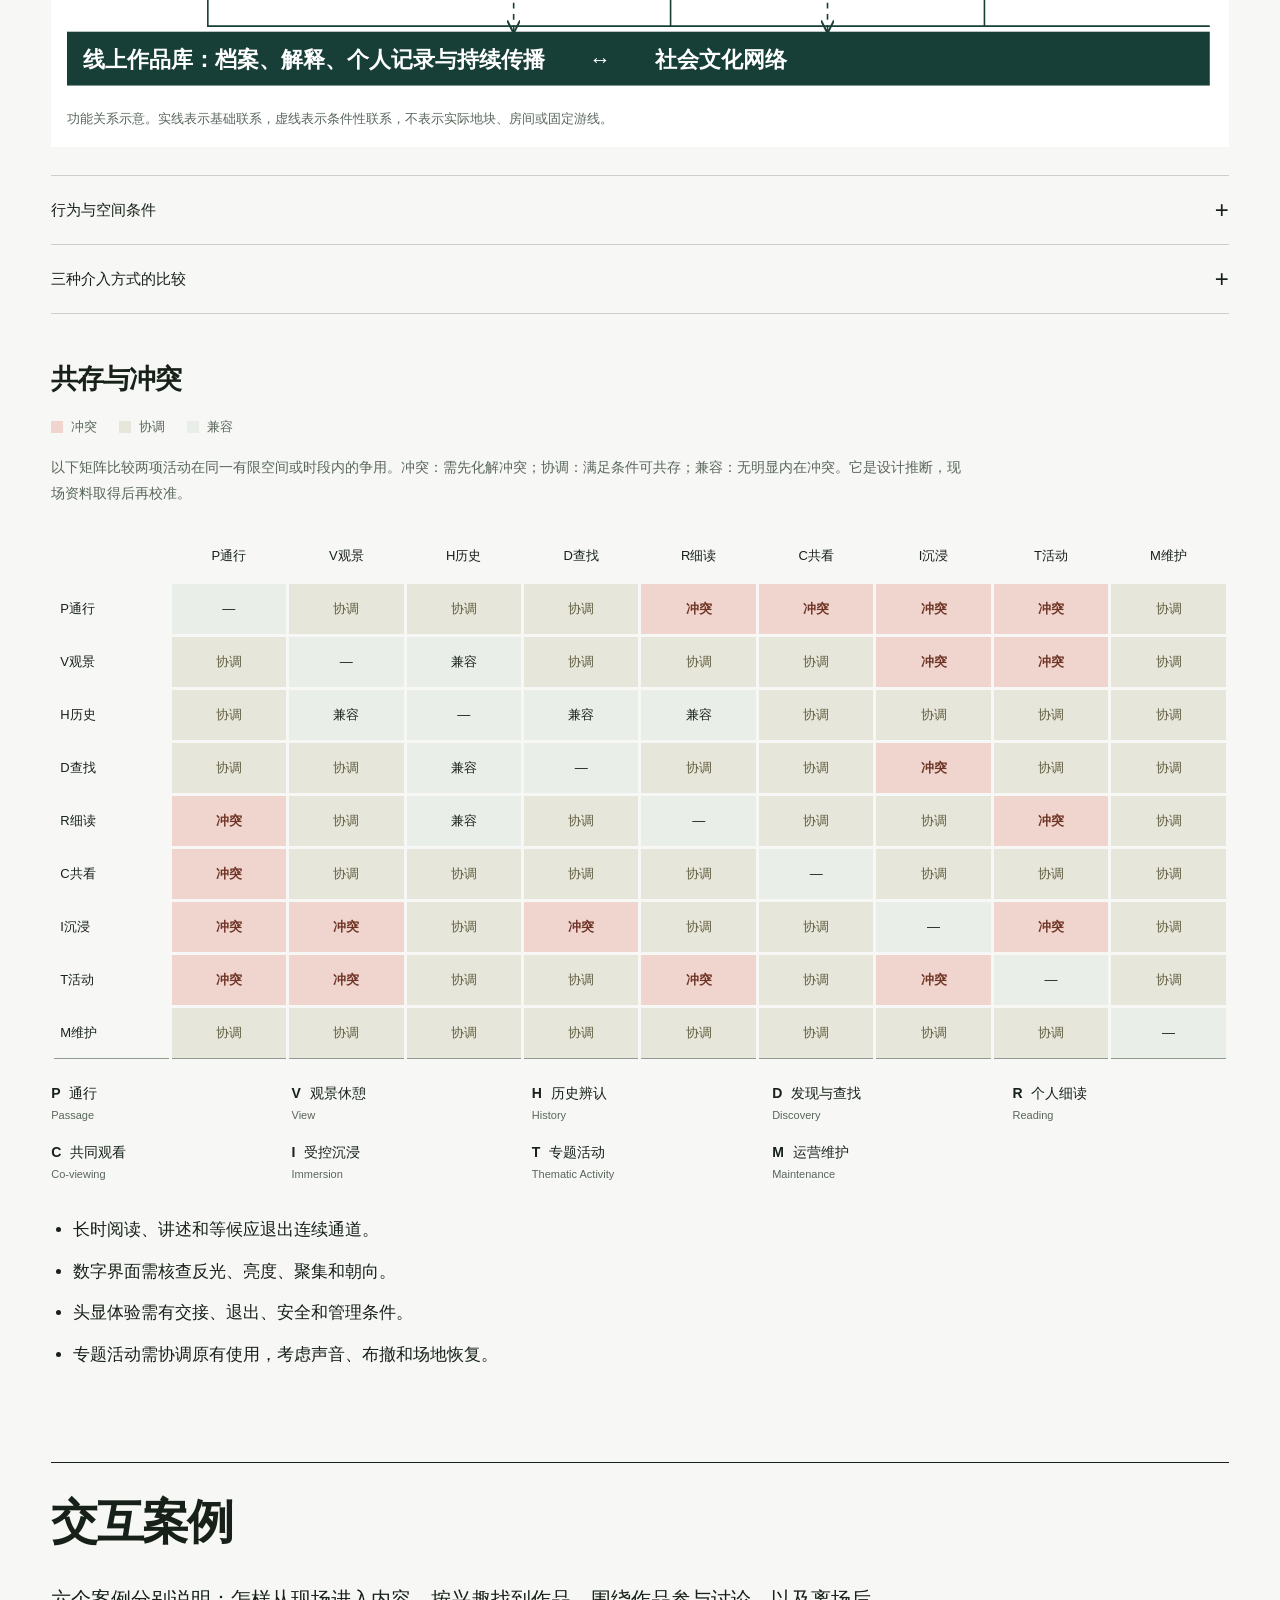
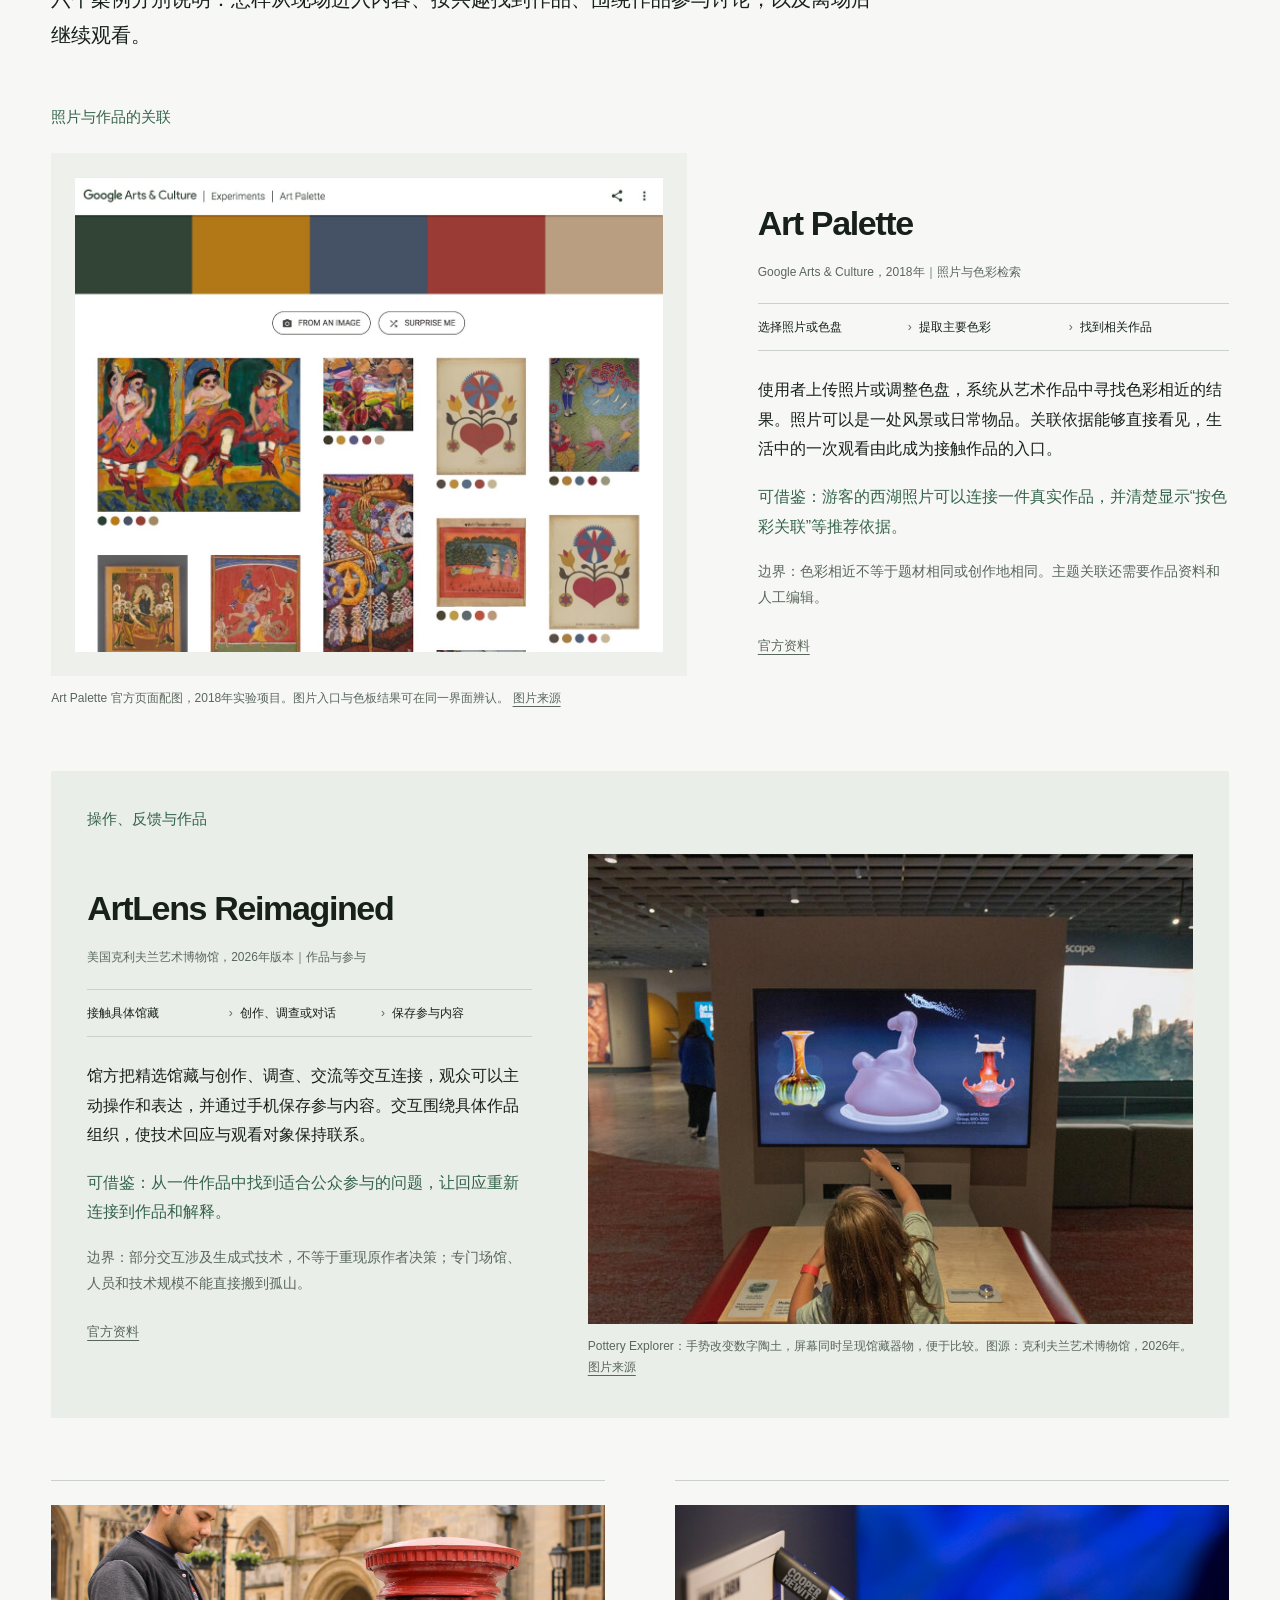
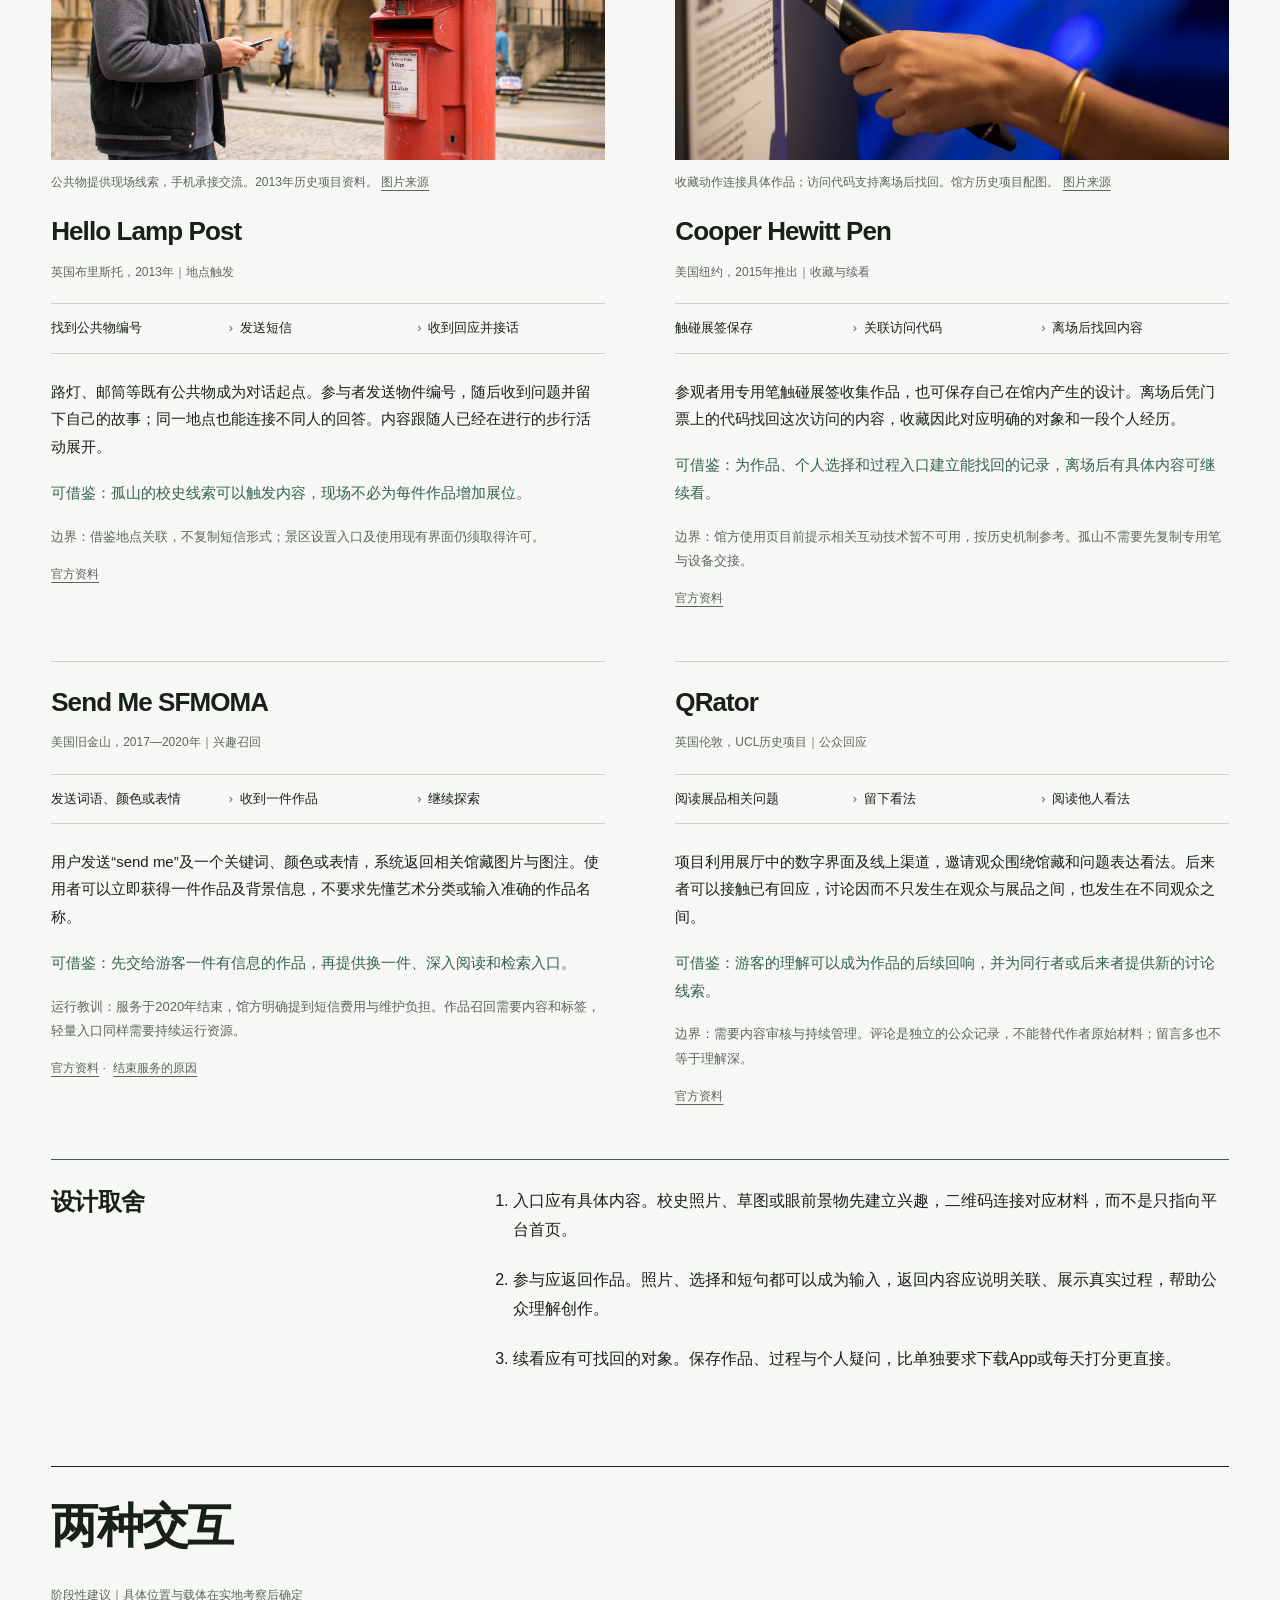
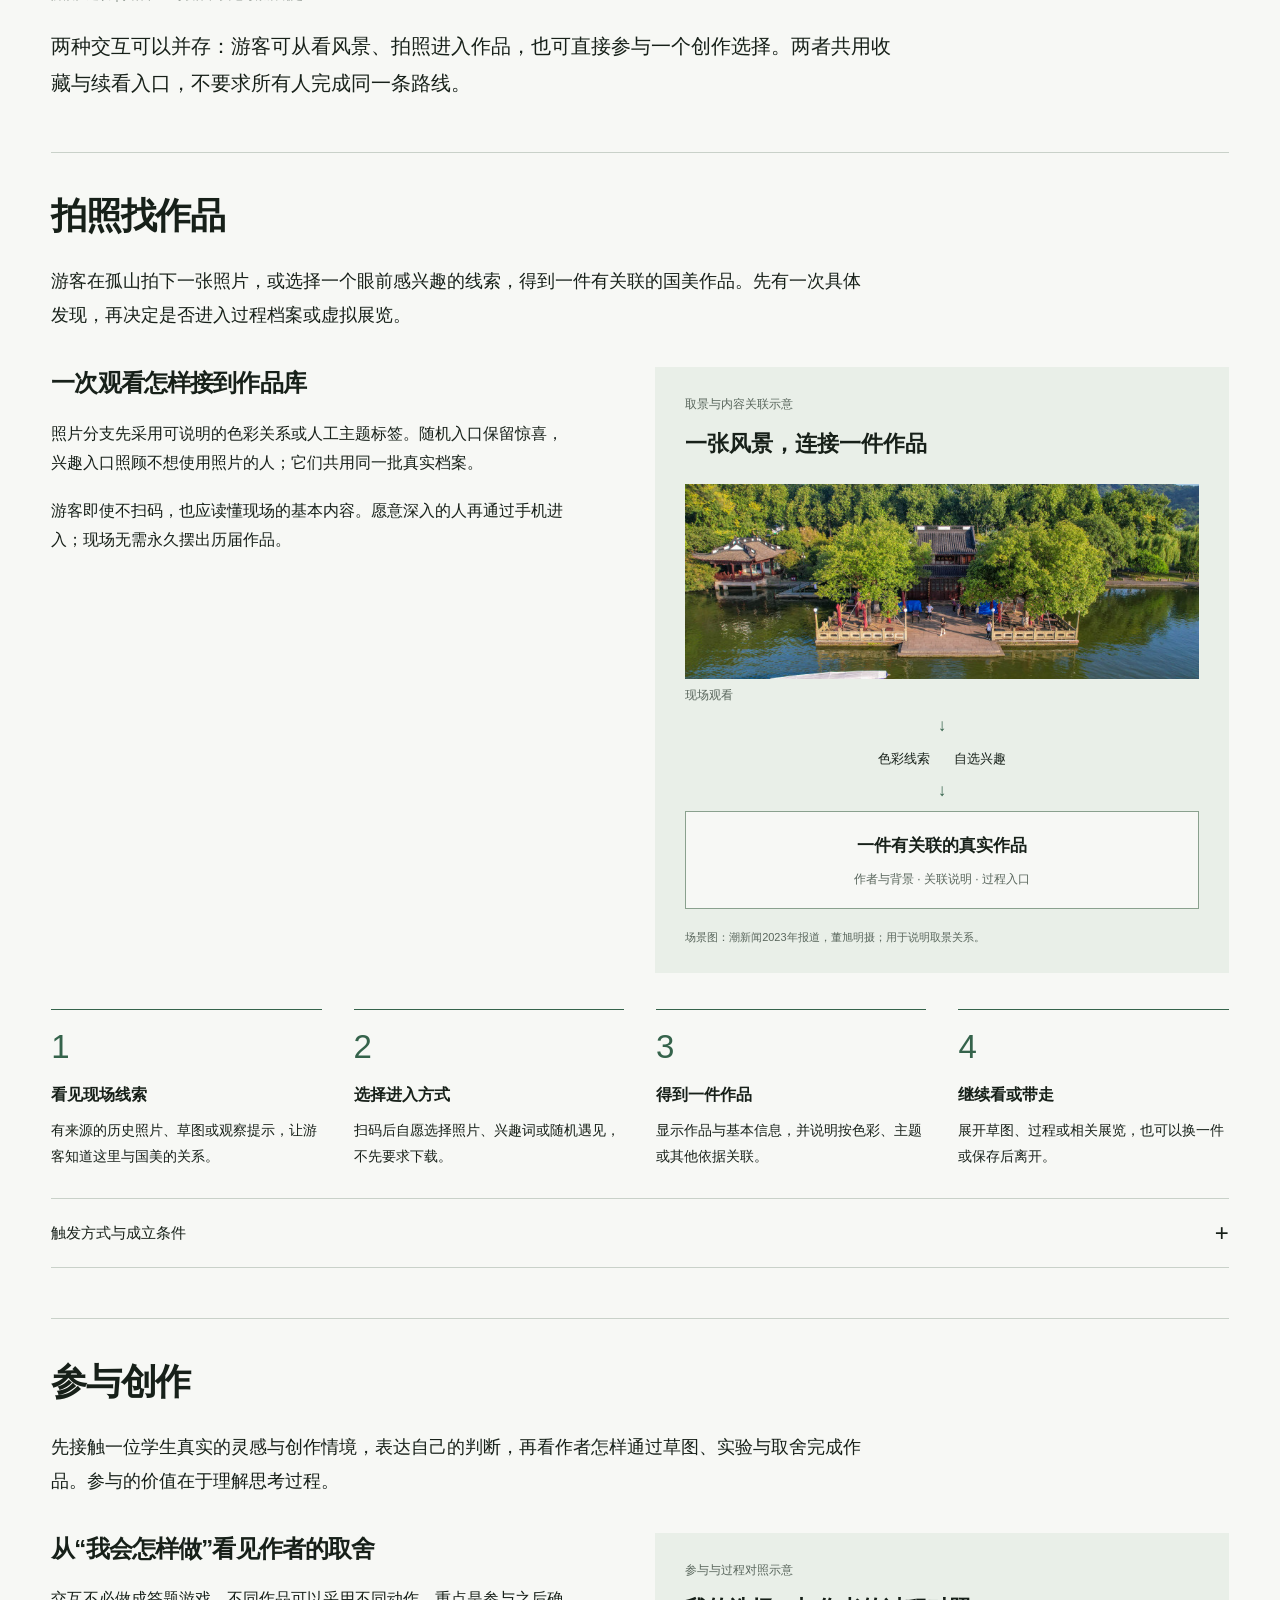
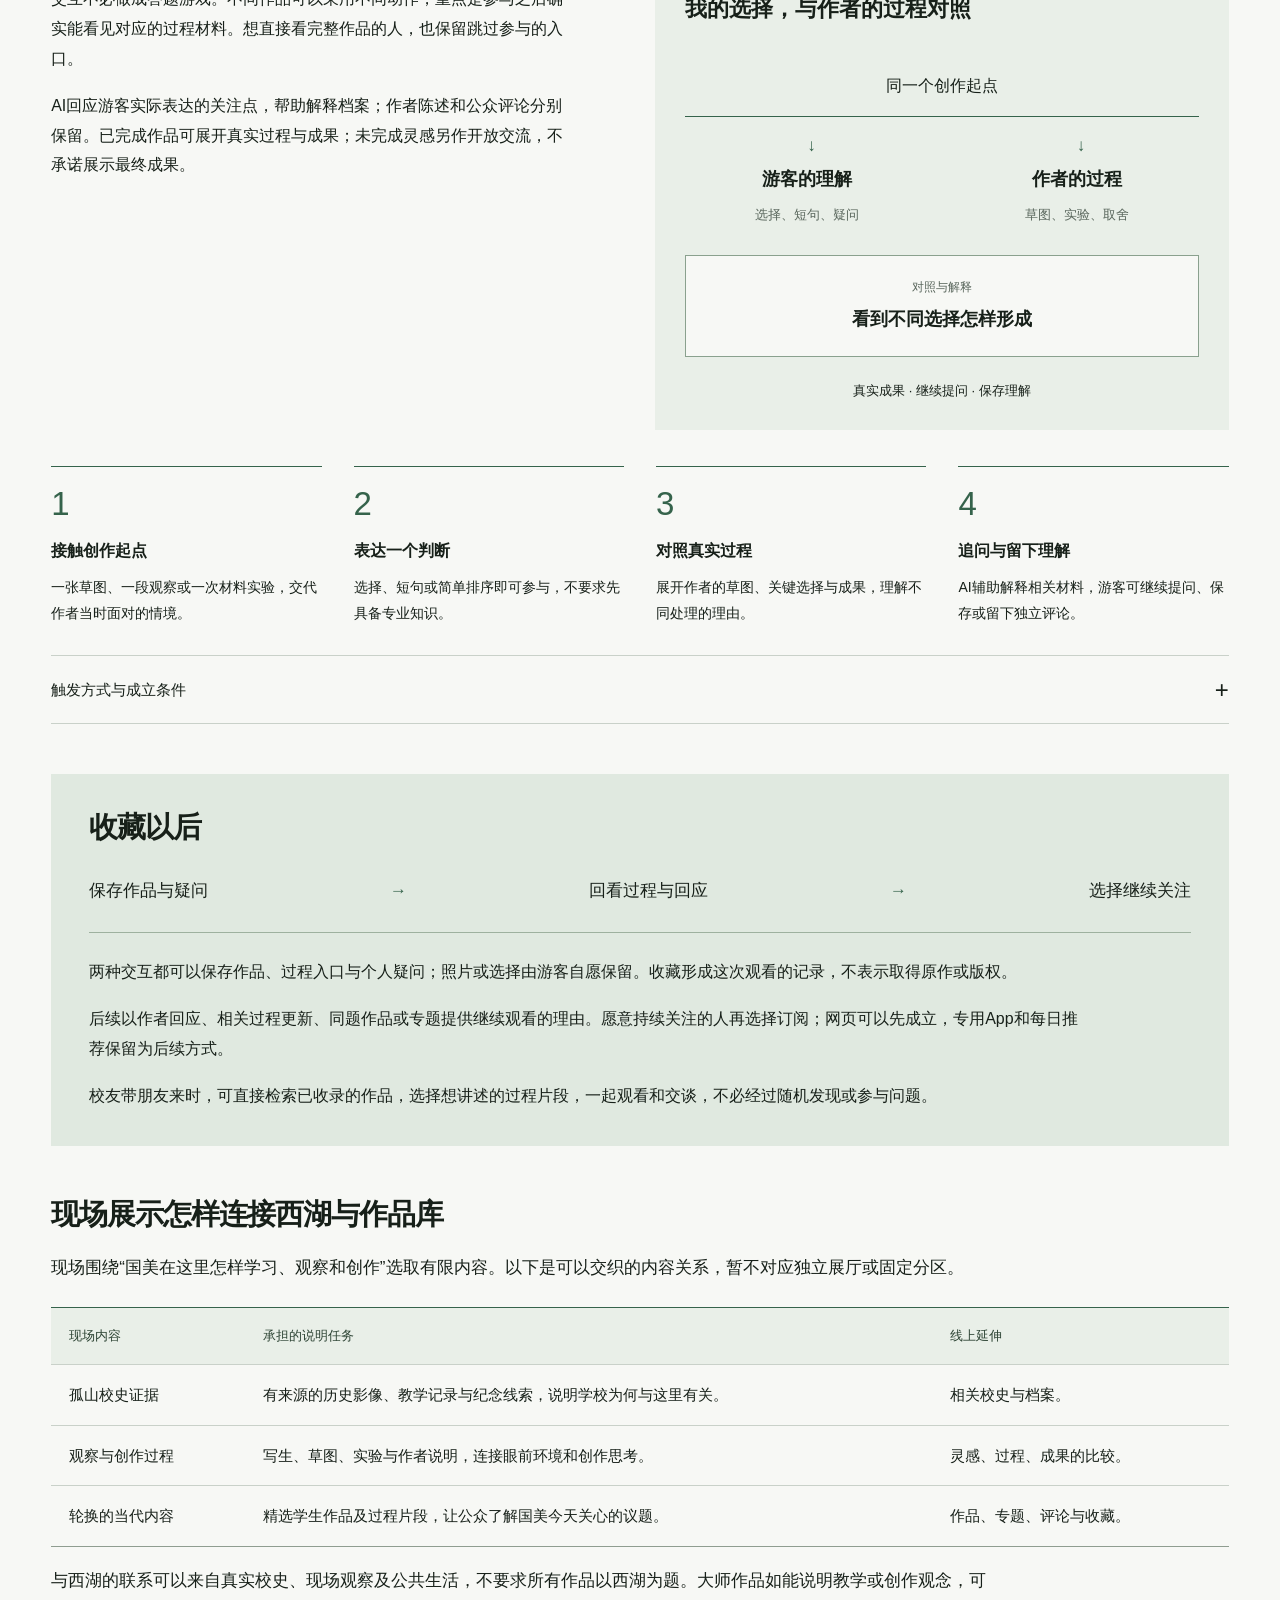
==== commit aedd14f5: "Publish redesigned research site v0.7: Reopening the Graduate Exhibition" ====
--- a/docs/index.html
+++ b/docs/index.html
@@ -1,103 +1,74 @@
-<!doctype html><html lang="zh-CN"><head><link rel="icon" href="data:,"><meta charset="utf-8"><meta name="viewport" content="width=device-width,initial-scale=1"><title>国美作品库与孤山公共空间｜毕业设计持续记录</title><link rel="stylesheet" href="css/reading.css"><link rel="stylesheet" href="css/function-key.css"><link rel="stylesheet" href="css/visual-v03.css"><link rel="stylesheet" href="css/languages.css"><link rel="stylesheet" href="css/research-v05.css"><link rel="alternate" hreflang="en" href="index-en.html"><link rel="alternate" hreflang="zh-CN" href="index.html"></head><body><nav aria-label="内容目录"><div class="language-bar" role="group" aria-label="Language"><a href="index.html" hreflang="zh-CN" lang="zh-CN" data-language-link aria-current="page">中文</a><a href="index-en.html" hreflang="en" lang="en" data-language-link>English</a></div><div class="nav-inner"><a class="home" href="#overview">国美作品库与孤山</a><a href="#site">孤山历史与现状</a><a href="#users">用户需求</a><a href="#architecture">线下架构</a><a href="#interaction">交互调研</a><a href="#proposals">交互构想</a><a href="#sources">资料来源</a></div></nav><main>
-<header id="overview" class="intro">
-<p class="byline">中国美术学院2027届毕业设计　叶昀赫 3221305839　2026.10.25　v0.5</p>
-<h1>国美作品库与孤山公共空间</h1>
-<p class="intro-text">从孤山的历史现场与日常游览出发，让公众发现国美作品、理解创作过程，并在离场后继续观看与交流。</p>
-<div class="intro-layout"><div>
-<p>项目以国美文化的持续社会传播为目标。作品库逐步保存历届作品及可获得的灵感、调研、草图与成果；孤山连接学校起源与公众的日常生活。</p>
+<!doctype html>
+<html lang="zh-CN"><head><link rel="icon" href="data:,"><meta charset="utf-8"><meta name="viewport" content="width=device-width,initial-scale=1"><title>重新打开毕业展｜从孤山出发，连接国美创作与公众</title><link rel="alternate" hreflang="en" href="index-en.html"><link rel="alternate" hreflang="zh-CN" href="index.html"><link rel="stylesheet" href="css/site-v07.css"></head><body><nav aria-label="内容目录"><div class="language-bar" role="group" aria-label="Language"><a href="index.html" hreflang="zh-CN" lang="zh-CN" data-language-link aria-current="page">中文</a><a href="index-en.html" hreflang="en" lang="en" data-language-link>English</a></div><div class="nav-inner"><a class="home" href="#overview">重新打开毕业展</a><a href="#site">孤山</a><a href="#users">使用者</a><a href="#architecture">线下功能</a><a href="#interaction">交互案例</a><a href="#proposals">交互构想</a><a href="#sources">来源</a></div></nav><main>
+<header id="overview" class="intro"><p class="byline">中国美术学院2027届毕业设计　叶昀赫 3221305839</p><div class="hero"><div class="hero-copy"><h1>重新打开<br>毕业展</h1><p class="hero-subtitle">从孤山出发，连接国美创作与公众</p><p class="hero-description">毕业以后，仍能带朋友来看看自己的作品。</p><a class="text-link" href="#proposals">查看交互构想</a></div><figure class="hero-photo"><a href="https://tidenews.com.cn/news.html?id=2544083" target="_blank" rel="noopener"><img src="assets/images/lake.jpg" alt="平湖秋月水面与临湖平台。2023年报道配图，董旭明摄，不是2026年现状测绘。"></a><figcaption>平湖秋月水面与临湖平台。2023年报道配图，董旭明摄，不是2026年现状测绘。 <a href="https://tidenews.com.cn/news.html?id=2544083" target="_blank" rel="noopener">图源</a></figcaption></figure></div><div class="project-brief"><div><h2>项目</h2></div><div class="brief-copy"><p>项目以国美文化的持续社会传播为目标。孤山是国立艺术院创校的历史起点，本项目以这一现场连接公众，并通过线上档案逐步保存历届作品及可获得的灵感、调研、草图与成果。</p>
 <dl class="project-roles">
 <div><dt>孤山现场</dt><dd>保留观景、通行与休憩，通过历史线索和少量创作材料，引出艺术发现与共同交流。</dd></div>
 <div><dt>线上作品库</dt><dd>承接完整档案、指定查找、过程阅读、个人收藏与持续传播，也可独立访问。</dd></div>
 <div><dt>本阶段</dt><dd>在场地与功能研究基础上，比较交互案例，提出两种交互构想；具体点位和空间布置留待实地考察。</dd></div>
 </dl>
 <p class="source">洞天及各校数字毕业展已有线上展示渠道，本项目继续研究历史现场、过程档案与公众参与之间的联系。<a href="https://en.caa.edu.cn/info/1111/2925.htm" target="_blank" rel="noopener">国美洞天发布资料</a></p>
-</div><figure><a href="https://tidenews.com.cn/news.html?id=2544083" target="_blank" rel="noopener"><img src="assets/images/lake.jpg" alt="平湖秋月水面与临湖平台。2023年报道配图，董旭明摄，不是2026年现状测绘。"></a><figcaption>平湖秋月水面与临湖平台。2023年报道配图，董旭明摄，不是2026年现状测绘。 <a href="https://tidenews.com.cn/news.html?id=2544083" target="_blank" rel="noopener">图源</a></figcaption></figure></div>
-<div class="update-links"><span>本轮新增</span><a href="#interaction">交互案例与研究判断</a><a href="#proposals">两种交互构想</a></div>
-<p class="key-statement">国美文化传播是目的，作品库与空间交互是手段。</p><figure class="diagram"><picture><source media="(max-width: 580px)" srcset="assets/diagrams/cultural_reach_mobile.svg"><img src="assets/diagrams/cultural_reach.svg" alt="触达、理解、扩散与社会连接是期望支持的四种作用，可以独立发生；实际影响仍需观察与验证。" loading="lazy"></picture><figcaption>触达、理解、扩散与社会连接是期望支持的四种作用，可以独立发生；实际影响仍需观察与验证。</figcaption></figure><details class="team-research"><summary>小组研究</summary><dl class="team">
+</div></div><details class="research-detail"><summary>传播目标与小组研究</summary><div class="detail-content"><figure class="diagram"><picture><source media="(max-width: 580px)" srcset="assets/diagrams/cultural_reach_mobile.svg"><img src="assets/diagrams/cultural_reach.svg" alt="触达、理解、扩散与社会连接是期望支持的四种作用，可以独立发生；实际影响仍需观察与验证。" loading="lazy"></source></picture><figcaption>触达、理解、扩散与社会连接是期望支持的四种作用，可以独立发生；实际影响仍需观察与验证。</figcaption></figure><details class="team-research"><summary>小组研究</summary><dl class="team">
 <div><dt>YT</dt><dd>创意延续、未完成作品、作者成长，以及艺术在人之间的传播。</dd></div>
 <div><dt>WC</dt><dd>创作生命线、草图与过程、作品进入现实空间的可能性、历届作品虚拟展示。</dd></div>
 <div><dt>ZZY</dt><dd>城市中的公共问题入口、公众回应、线上线下引导与作者反馈。</dd></div>
 <div><dt>YYH</dt><dd>历届作品库、过程档案、孤山历史场地、VR/AI辅助体验与空间联系。</dd></div>
 </dl></details>
-</header>
-
-<section id="site"><h2>孤山的历史与现状</h2>
-<p class="section-lead">国立艺术院在孤山罗苑创校，今天这里仍有可辨认的校史线索，也有持续使用的景观与文化设施。场地研究先建立这两层认识，再判断新功能怎样进入。</p>
-<figure class="diagram timeline-figure"><picture><source media="(max-width: 580px)" srcset="assets/diagrams/history_timeline_mobile.svg"><img src="assets/diagrams/history_timeline.svg" alt="1928年创校、孤山时期教学与2018年重访，是三类历史线索，不是完整校史。资料：浙大校史、《艺苑寻踪》发布文章、国美重访报道。" loading="lazy"></picture><figcaption>1928年创校、孤山时期教学与2018年重访，是三类历史线索，不是完整校史。资料：<a href="https://www.zju.edu.cn/2019/0426/c32917a1510354/pagem.htm" target="_blank" rel="noopener">浙大校史</a>、<a href="https://www.sohu.com/a/258693115_664182" target="_blank" rel="noopener">《艺苑寻踪》发布文章</a>、<a href="https://www.caa.edu.cn/info/1289/2615.htm" target="_blank" rel="noopener">国美重访报道</a>。</figcaption></figure><h3>早期校园与临湖教学</h3><div class="history-images"><figure class="research-photo campus-gate"><a href="assets/images/yyxz_7.jpg" target="_blank"><img src="assets/images/yyxz_7.jpg" alt="建校伊始的校门与围墙。来源图注：1928年；2018年发布" loading="lazy"></a><figcaption><b>建校伊始的校门与围墙</b><span>来源图注：1928年；2018年发布。记录早期校门形态，不据此定位现状校界。</span><a href="https://www.sohu.com/a/258693115_664182" target="_blank" rel="noopener">来源</a></figcaption></figure><figure class="research-photo waterside"><a href="assets/images/yyxz_6.jpg" target="_blank"><img src="assets/images/yyxz_6.jpg" alt="哈同花园（罗苑）的临水建筑。来源图注：20世纪30年代；2018年发布" loading="lazy"></a><figcaption><b>哈同花园（罗苑）的临水建筑</b><span>来源图注：20世纪30年代；2018年发布。历史建筑影像，不作现存建筑同一性判断。</span><a href="https://www.sohu.com/a/258693115_664182" target="_blank" rel="noopener">来源</a></figcaption></figure><figure class="research-photo students"><a href="assets/images/yyxz_9.jpg" target="_blank"><img src="assets/images/yyxz_9.jpg" alt="学生在孤山写生。来源图注：20世纪30年代；2018年发布" loading="lazy"></a><figcaption><b>学生在孤山写生</b><span>来源图注：20世纪30年代；2018年发布。记录教学与山水环境的关系。</span><a href="https://www.sohu.com/a/258693115_664182" target="_blank" rel="noopener">来源</a></figcaption></figure></div><p>校门、临湖建筑与写生活动，使校史从年份落到具体环境。对本项目而言，这些材料可支持公众理解国美怎样在此学习与创作；当代作品与孤山的联系仍须有真实资料依据。</p><h3>历史合影与重访</h3><div class="memory-comparison"><figure class="research-photo "><a href="assets/images/yyxz_1.jpg" target="_blank"><img src="assets/images/yyxz_1.jpg" alt="孤山罗苑师生合影局部。本来源标1928年；2018年发布" loading="lazy"></a><figcaption><b>孤山罗苑师生合影局部</b><span>本来源标1928年；2018年发布。另一官网转载版本图注标1929，保留异文。</span><a href="https://www.sohu.com/a/258693115_664182" target="_blank" rel="noopener">来源</a></figcaption></figure><figure class="research-photo "><a href="assets/images/yyxz_2.jpg" target="_blank"><img src="assets/images/yyxz_2.jpg" alt="2018年重访孤山合影局部。来源图注：2018年" loading="lazy"></a><figcaption><b>2018年重访孤山合影局部</b><span>来源图注：2018年。学校组织的重访活动，不代表已证明普遍的毕业生回访需求。</span><a href="https://www.sohu.com/a/258693115_664182" target="_blank" rel="noopener">来源</a></figcaption></figure></div><p class="note">两张图用于对照场地记忆，不是精确的同机位测绘。合影年份另见<a href="https://www.caa.edu.cn/info/3811/11439.htm" target="_blank" rel="noopener">国美转载稿的1929图注</a>。校方2018年报道可证重访活动，不能直接推出数字作品库的用户意愿。</p><div class="place-anchor"><figure class="research-photo "><a href="assets/images/stone.jpg" target="_blank"><img src="assets/images/stone.jpg" alt="国立艺术院校名碑与西湖美术馆同框。2018年发布文章配图；拍摄日期未独立核定" loading="lazy"></a><figcaption><b>国立艺术院校名碑与西湖美术馆同框</b><span>2018年发布文章配图；拍摄日期未独立核定。可见相邻关系，不提供2026年的尺寸、边界或使用许可。</span><a href="https://www.sohu.com/a/258693115_664182" target="_blank" rel="noopener">来源</a></figcaption></figure><div><h3>今天仍可辨认的校史线索</h3><p>孤山现有同版校名碑。国美《访石记》区分了1929年刻制、现藏南山校史馆的原碑，以及校内外其他同版碑；不能把南山2003年复刻时间套给孤山现碑。</p><p>浙大档案馆记载湖天一碧楼留存。其当前用途、可进入范围，以及历史罗苑与今日场地的精确对应关系仍待核。</p><p class="source"><a href="https://www.caa.edu.cn/info/1332/2416702.htm" target="_blank" rel="noopener">国美《访石记》</a> · <a href="https://acv.zju.edu.cn/site/bgxw_view.html?id=1302" target="_blank" rel="noopener">浙大档案馆</a></p></div></div><h3>现有院落、亭廊与文化设施</h3><p>以下旧报道实景帮助识别空间类型。院落、亭廊和馆区已经承载观景、休息、参观等用途，不能直接列为项目可占用的空间。</p><div class="current-images"><figure class="research-photo "><a href="assets/images/gate.jpg" target="_blank"><img src="assets/images/gate.jpg" alt="院落月洞门与亭廊。2023年8月5日报道；原图注“御书楼”" loading="lazy"></a><figcaption><b>院落月洞门与亭廊</b><span>2023年8月5日报道；原图注“御书楼”。可辨入口与内外关系，当前开放及停留规则待核。</span><a href="https://tidenews.com.cn/news.html?id=2544083" target="_blank" rel="noopener">来源：潮新闻，董旭明摄</a></figcaption></figure><figure class="research-photo "><a href="assets/images/phqy2023_yuebo.jpg" target="_blank"><img src="assets/images/phqy2023_yuebo.jpg" alt="月波亭。2023年8月5日报道配图" loading="lazy"></a><figcaption><b>月波亭</b><span>2023年8月5日报道配图。可辨临湖亭廊与观景关系，不代表获准布置体验设施。</span><a href="https://tidenews.com.cn/news.html?id=2544083" target="_blank" rel="noopener">来源：潮新闻，董旭明摄</a></figcaption></figure><figure class="research-photo "><a href="assets/images/zjb_gate_2020.png" target="_blank"><img src="assets/images/zjb_gate_2020.png" alt="浙江省博物馆孤山馆区入口。2020年5月21日报道配图；拍摄日未独立核定" loading="lazy"></a><figcaption><b>浙江省博物馆孤山馆区入口</b><span>2020年5月21日报道配图；拍摄日未独立核定。不是西湖美术馆入口，也不证明2026年开放状态。</span><a href="https://zjnews.zjol.com.cn/zjnews/zjxw/202005/t20200521_11985483.shtml" target="_blank" rel="noopener">来源：浙江在线</a></figcaption></figure></div><p class="key-statement">原有景观、通行、休憩及文化参观，是空间设计底线。</p><div class="two-columns"><div><h3>现有功能</h3>
+</div></details></header><section id="site"><div class="section-rule" aria-hidden="true"></div><h2>孤山</h2><p class="section-lead">国立艺术院在孤山罗苑创校，今天这里仍有可辨认的校史线索，也有持续使用的景观与文化设施。场地研究先建立这两层认识，再判断新功能怎样进入。</p>
+<div class="foundation"><div class="foundation-image"><figure class="research-photo campus-gate"><a href="assets/images/yyxz_7.jpg" target="_blank"><img src="assets/images/yyxz_7.jpg" alt="建校伊始的校门与围墙。来源图注：1928年；2018年发布" loading="lazy"></a><figcaption><b>建校伊始的校门与围墙</b><span>来源图注：1928年；2018年发布。记录早期校门形态，不据此定位现状校界。</span><a href="https://www.sohu.com/a/258693115_664182" target="_blank" rel="noopener">来源</a></figcaption></figure></div><div class="foundation-copy"><h3>国美的起点</h3><p>1928年，国立艺术院在孤山罗苑创校。今天的场地研究以有来源的历史影像、纪念对象和现有公共使用为依据。</p><p>校门、临湖建筑与写生活动，使校史从年份落到具体环境。对本项目而言，这些材料可支持公众理解国美怎样在此学习与创作；当代作品与孤山的联系仍须有真实资料依据。</p></div></div><figure class="diagram timeline-figure"><picture><source media="(max-width: 580px)" srcset="assets/diagrams/history_timeline_mobile.svg"><img src="assets/diagrams/history_timeline.svg" alt="1928年创校、孤山时期教学与2018年重访，是三类历史线索，不是完整校史。资料：浙大校史、《艺苑寻踪》发布文章、国美重访报道。" loading="lazy"></source></picture><figcaption>1928年创校、孤山时期教学与2018年重访，是三类历史线索，不是完整校史。资料：<a href="https://www.zju.edu.cn/2019/0426/c32917a1510354/pagem.htm" target="_blank" rel="noopener">浙大校史</a>、<a href="https://www.sohu.com/a/258693115_664182" target="_blank" rel="noopener">《艺苑寻踪》发布文章</a>、<a href="https://www.caa.edu.cn/info/1289/2615.htm" target="_blank" rel="noopener">国美重访报道</a>。</figcaption></figure><div class="place-anchor"><figure class="research-photo "><a href="assets/images/stone.jpg" target="_blank"><img src="assets/images/stone.jpg" alt="国立艺术院校名碑与西湖美术馆同框。2018年发布文章配图；拍摄日期未独立核定" loading="lazy"></a><figcaption><b>国立艺术院校名碑与西湖美术馆同框</b><span>2018年发布文章配图；拍摄日期未独立核定。可见相邻关系，不提供2026年的尺寸、边界或使用许可。</span><a href="https://www.sohu.com/a/258693115_664182" target="_blank" rel="noopener">来源</a></figcaption></figure><div><h3>今天仍可辨认的校史线索</h3><p>孤山现有同版校名碑。国美《访石记》区分了1929年刻制、现藏南山校史馆的原碑，以及校内外其他同版碑；不能把南山2003年复刻时间套给孤山现碑。</p><p>浙大档案馆记载湖天一碧楼留存。其当前用途、可进入范围，以及历史罗苑与今日场地的精确对应关系仍待核。</p><p class="source"><a href="https://www.caa.edu.cn/info/1332/2416702.htm" target="_blank" rel="noopener">国美《访石记》</a> · <a href="https://acv.zju.edu.cn/site/bgxw_view.html?id=1302" target="_blank" rel="noopener">浙大档案馆</a></p></div></div><details class="research-detail"><summary>更多历史影像与年份说明</summary><div class="detail-content"><h3>早期校园与教学</h3><div class="history-images"><figure class="research-photo waterside"><a href="assets/images/yyxz_6.jpg" target="_blank"><img src="assets/images/yyxz_6.jpg" alt="哈同花园（罗苑）的临水建筑。来源图注：20世纪30年代；2018年发布" loading="lazy"></a><figcaption><b>哈同花园（罗苑）的临水建筑</b><span>来源图注：20世纪30年代；2018年发布。历史建筑影像，不作现存建筑同一性判断。</span><a href="https://www.sohu.com/a/258693115_664182" target="_blank" rel="noopener">来源</a></figcaption></figure><figure class="research-photo students"><a href="assets/images/yyxz_9.jpg" target="_blank"><img src="assets/images/yyxz_9.jpg" alt="学生在孤山写生。来源图注：20世纪30年代；2018年发布" loading="lazy"></a><figcaption><b>学生在孤山写生</b><span>来源图注：20世纪30年代；2018年发布。记录教学与山水环境的关系。</span><a href="https://www.sohu.com/a/258693115_664182" target="_blank" rel="noopener">来源</a></figcaption></figure></div><h3>历史合影与重访</h3><div class="memory-comparison"><figure class="research-photo "><a href="assets/images/yyxz_1.jpg" target="_blank"><img src="assets/images/yyxz_1.jpg" alt="孤山罗苑师生合影局部。本来源标1928年；2018年发布" loading="lazy"></a><figcaption><b>孤山罗苑师生合影局部</b><span>本来源标1928年；2018年发布。另一官网转载版本图注标1929，保留异文。</span><a href="https://www.sohu.com/a/258693115_664182" target="_blank" rel="noopener">来源</a></figcaption></figure><figure class="research-photo "><a href="assets/images/yyxz_2.jpg" target="_blank"><img src="assets/images/yyxz_2.jpg" alt="2018年重访孤山合影局部。来源图注：2018年" loading="lazy"></a><figcaption><b>2018年重访孤山合影局部</b><span>来源图注：2018年。学校组织的重访活动，不代表已证明普遍的毕业生回访需求。</span><a href="https://www.sohu.com/a/258693115_664182" target="_blank" rel="noopener">来源</a></figcaption></figure></div><p class="note">两张图用于对照场地记忆，不是精确的同机位测绘。合影年份另见<a href="https://www.caa.edu.cn/info/3811/11439.htm" target="_blank" rel="noopener">国美转载稿的1929图注</a>。校方2018年报道可证重访活动，不能直接推出数字作品库的用户意愿。</p></div></details><div class="subheading"><h3>仍在使用的公共空间</h3></div><p>以下旧报道实景帮助识别空间类型。院落、亭廊和馆区已经承载观景、休息、参观等用途，不能直接列为项目可占用的空间。</p><div class="current-images"><figure class="research-photo "><a href="assets/images/gate.jpg" target="_blank"><img src="assets/images/gate.jpg" alt="院落月洞门与亭廊。2023年8月5日报道；原图注“御书楼”" loading="lazy"></a><figcaption><b>院落月洞门与亭廊</b><span>2023年8月5日报道；原图注“御书楼”。可辨入口与内外关系，当前开放及停留规则待核。</span><a href="https://tidenews.com.cn/news.html?id=2544083" target="_blank" rel="noopener">来源：潮新闻，董旭明摄</a></figcaption></figure><figure class="research-photo "><a href="assets/images/phqy2023_yuebo.jpg" target="_blank"><img src="assets/images/phqy2023_yuebo.jpg" alt="月波亭。2023年8月5日报道配图" loading="lazy"></a><figcaption><b>月波亭</b><span>2023年8月5日报道配图。可辨临湖亭廊与观景关系，不代表获准布置体验设施。</span><a href="https://tidenews.com.cn/news.html?id=2544083" target="_blank" rel="noopener">来源：潮新闻，董旭明摄</a></figcaption></figure><figure class="research-photo "><a href="assets/images/zjb_gate_2020.png" target="_blank"><img src="assets/images/zjb_gate_2020.png" alt="浙江省博物馆孤山馆区入口。2020年5月21日报道配图；拍摄日未独立核定" loading="lazy"></a><figcaption><b>浙江省博物馆孤山馆区入口</b><span>2020年5月21日报道配图；拍摄日未独立核定。不是西湖美术馆入口，也不证明2026年开放状态。</span><a href="https://zjnews.zjol.com.cn/zjnews/zjxw/202005/t20200521_11985483.shtml" target="_blank" rel="noopener">来源：浙江在线</a></figcaption></figure></div><p class="key-statement">原有景观、通行、休憩及文化参观，是空间设计底线。</p><div class="two-columns"><div><h3>现有功能</h3>
 <ul class=""><li>临湖观景、步行游览、拍照与休憩。</li><li>美术馆及其他文化场所的参观。</li><li>历史纪念、碑刻与文化辨认。</li><li>公共服务驿站及既有文化活动。</li><li>已有数字导览实践，当前运行与使用成效待核。</li></ul>
 </div><div><h3>空间使用条件</h3>
 <ul class=""><li>新增内容不能挤占正常通行、共享视线和休息位置。</li><li>已有建筑、亭廊或驿站不等于项目可自由使用的空间。</li><li>历史范围不能直接作为当前用地或可建设范围。</li><li>2026年8月部分展厅关闭信息不能代替当前逐馆核查。</li><li>场地、设施和内容的使用许可需要分别落实。</li></ul></div></div>
-<p class="source">资料：<a href="https://www.caa.edu.cn/info/1332/2416702.htm" target="_blank" rel="noopener">中国美术学院《访石记》</a>、<a href="https://www.zju.edu.cn/2019/0426/c32917a1510354/pagem.htm" target="_blank" rel="noopener">浙江大学《话说罗苑》</a>、<a href="https://acv.zju.edu.cn/site/bgxw_view.html?id=1302" target="_blank" rel="noopener">浙大档案馆：罗苑历史</a>、<a href="https://www.caa.edu.cn/info/1289/2615.htm" target="_blank" rel="noopener">国美九十周年重访孤山</a>、<a href="https://tidenews.com.cn/news.html?id=2544083" target="_blank" rel="noopener">潮新闻：平湖秋月维护恢复</a>、<a href="https://z.hangzhou.com.cn/2021/jd100zn/content/content_7999952.html" target="_blank" rel="noopener">孤山公共服务驿站开站</a>、<a href="https://www.forestry.gov.cn/lyj/1/gsgg/20260727/682232.html" target="_blank" rel="noopener">西湖总体规划批复</a>、<a href="https://www.sina.cn/news/detail/5330403129032885.html" target="_blank" rel="noopener">杭州发布：馆区开放调整</a>、<a href="https://www.sensetime.com/hk/news/41154839/" target="_blank" rel="noopener">掌上西湖AR实践</a></p>
+<details class="research-detail"><summary>场地来源与尚未确认的条件</summary><div class="detail-content"><p class="source">资料：<a href="https://www.caa.edu.cn/info/1332/2416702.htm" target="_blank" rel="noopener">中国美术学院《访石记》</a>、<a href="https://www.zju.edu.cn/2019/0426/c32917a1510354/pagem.htm" target="_blank" rel="noopener">浙江大学《话说罗苑》</a>、<a href="https://acv.zju.edu.cn/site/bgxw_view.html?id=1302" target="_blank" rel="noopener">浙大档案馆：罗苑历史</a>、<a href="https://www.caa.edu.cn/info/1289/2615.htm" target="_blank" rel="noopener">国美九十周年重访孤山</a>、<a href="https://tidenews.com.cn/news.html?id=2544083" target="_blank" rel="noopener">潮新闻：平湖秋月维护恢复</a>、<a href="https://z.hangzhou.com.cn/2021/jd100zn/content/content_7999952.html" target="_blank" rel="noopener">孤山公共服务驿站开站</a>、<a href="https://www.forestry.gov.cn/lyj/1/gsgg/20260727/682232.html" target="_blank" rel="noopener">西湖总体规划批复</a>、<a href="https://www.sina.cn/news/detail/5330403129032885.html" target="_blank" rel="noopener">杭州发布：馆区开放调整</a>、<a href="https://www.sensetime.com/hk/news/41154839/" target="_blank" rel="noopener">掌上西湖AR实践</a></p>
 <p class="note">历史罗苑不等同于现有可建用地；1956/1959年沿革叙述、历史合影1928/1929图注差异继续保留。场地照片用于辨认，当前开放条件与可用范围另行核查。</p>
-</section>
-
-<section id="users"><h2>用户需求</h2>
+</div></details></section><section id="users"><div class="section-rule" aria-hidden="true"></div><h2>使用者</h2>
 <p>使用者既包括路过的公众，也包括有明确作品目标的毕业生和创作者。六类角色可以重叠，同一人也会在短看、细读和共同交流之间转换。</p>
-<div class="table-scroll" role="region" tabindex="0" aria-label="同时服务偶然接触与带着目标的使用者"><table class="users"><thead><tr><th>用户</th><th>原始目的</th><th>作品目标</th><th>本项目应支持的行为</th><th>空间需求</th></tr></thead><tbody><tr><td>A 普通游览者</td><td>游湖、拍照、休息</td><td>通常未预设</td><td>自愿发现，也可不参与</td><td>不阻路、不占景、能退出</td></tr><tr><td>B 文化参观者</td><td>看展、了解历史</td><td>从宽泛到具体</td><td>历史辨认、主题探索</td><td>真实对象可对照、能短停</td></tr><tr><td>C 历届毕业生</td><td>重访、带人看作品</td><td>指定作者／作品</td><td>快速找回、讲述与分享</td><td>可与同行者共同观看</td></tr><tr><td>D 同行者</td><td>陪伴、了解朋友</td><td>随讲述形成</td><td>看、听、指认、提出理解</td><td>共同视野与交谈条件</td></tr><tr><td>E 学生与创作者</td><td>学习、研究、找灵感</td><td>主题／资料明确</td><td>检索、比较过程、维护档案</td><td>阅读条件；深检索可异地</td></tr><tr><td>F 内容及运营主体</td><td>传播、服务、管理</td><td>按职责确定</td><td>审核、更新、维护、协作</td><td>责任与服务条件明确</td></tr></tbody></table></div>
+<div class="people-groups"><div><h3>路过与参观</h3><p>从游湖、拍照或了解历史出发，短暂停留，选择是否进入作品。</p><p class="need">不阻路，能短看，随时退出。</p></div><div><h3>校友与同行者</h3><p>带着明确目标找回作品，在同一份材料前讲述、指认与交流。</p><p class="need">直接查找，能够共同观看。</p></div><div><h3>学习与内容维护</h3><p>学生、创作者和内容方需要可靠的过程资料，也需要能持续更新的档案。</p><p class="need">资料有来源，更新有人负责。</p></div></div><p class="note">以上需求是基于角色与行为的研究判断，尚非问卷或访谈结论；同一人可以在不同角色之间转换。</p><details class="research-detail"><summary>六类角色与需求依据</summary><div class="detail-content"><div class="table-scroll" role="region" tabindex="0" aria-label="同时服务偶然接触与带着目标的使用者"><table class="users"><thead><tr><th>用户</th><th>原始目的</th><th>作品目标</th><th>本项目应支持的行为</th><th>空间需求</th></tr></thead><tbody><tr><td>A 普通游览者</td><td>游湖、拍照、休息</td><td>通常未预设</td><td>自愿发现，也可不参与</td><td>不阻路、不占景、能退出</td></tr><tr><td>B 文化参观者</td><td>看展、了解历史</td><td>从宽泛到具体</td><td>历史辨认、主题探索</td><td>真实对象可对照、能短停</td></tr><tr><td>C 历届毕业生</td><td>重访、带人看作品</td><td>指定作者／作品</td><td>快速找回、讲述与分享</td><td>可与同行者共同观看</td></tr><tr><td>D 同行者</td><td>陪伴、了解朋友</td><td>随讲述形成</td><td>看、听、指认、提出理解</td><td>共同视野与交谈条件</td></tr><tr><td>E 学生与创作者</td><td>学习、研究、找灵感</td><td>主题／资料明确</td><td>检索、比较过程、维护档案</td><td>阅读条件；深检索可异地</td></tr><tr><td>F 内容及运营主体</td><td>传播、服务、管理</td><td>按职责确定</td><td>审核、更新、维护、协作</td><td>责任与服务条件明确</td></tr></tbody></table></div>
 <p>功能取舍采用以下区分：</p>
 <ul class=""><li><b>公共使用底线：</b>不参与数字内容的人，仍能正常游览、观景、休憩和参观。</li><li><b>体验受益者：</b>围绕偶然发现、指定查找、个人理解与共同观看，判断实际收益。</li><li><b>运营成立条件：</b>学校内容方、场地管理方和维护方的职责分开落实，不能排在低优先级。</li></ul>
 <p class="note">具体动机、操作偏好和持续参与强度是研究推断，尚非问卷或访谈结果。行动、视听、语言能力及是否同行，是横跨全部角色的使用条件。</p>
 <p>持续参与还取决于具体内容和后续关系：</p>
 <ul class=""><li><b>游览者：</b>作品与自己有关、有继续探索的内容，才有理由离场后再看。</li><li><b>文化参观者：</b>历史信息清楚，主题可以延伸，资料有可靠来源。</li><li><b>毕业生与同行者：</b>能找回作品、看清过程，并继续讲述、更新或回应。</li><li><b>学生与创作者：</b>资料完整度、可引用性及主题关联有实际学习价值。</li><li><b>运营主体：</b>有稳定的职责、内容与资源，能够承担更新和维护。</li></ul>
-</section>
+</div></details></section>
 
-<section id="architecture"><h2>线下架构</h2>
+<section id="architecture"><div class="section-rule" aria-hidden="true"></div><h2>线下功能</h2>
 <p>线下优先承担历史认知与艺术发现。阅读、共同观看和交流需要适配的停留条件；深度媒介体验及活动按场地和管理条件确定。线上作品库与现场共享内容，但可以独立访问。</p>
-<p class="key-statement compact">孤山不承担历届作品全量实体陈列。</p><figure class="diagram diagram-wide"><img src="assets/diagrams/孤山_作品库_社会网络.svg" alt="孤山场地、线上作品库与社会文化网络的关系。公众可以直接在线访问，不必先到孤山。"><figcaption>孤山场地、线上作品库与社会文化网络的关系。公众可以直接在线访问，不必先到孤山。</figcaption></figure>
-<h3>功能划分</h3>
+<p class="key-statement compact">孤山不承担历届作品全量实体陈列。</p><div class="site-system"><div><h3>孤山现场</h3><p>认识历史，发现作品，停留交流。</p></div><span class="system-link" aria-hidden="true">↔</span><div><h3>线上作品库</h3><p>检索作品，阅读过程，保存与回应。</p></div><span class="system-link" aria-hidden="true">↔</span><div><h3>社会文化传播</h3><p>分享、学习、专题与持续联系。</p></div></div><p class="diagram-caption">线上可以独立访问；到访孤山不是进入作品库的前提。</p><h3>功能划分</h3>
 <div class="table-scroll" role="region" tabindex="0" aria-label="线下优先确立历史认知与艺术发现"><table class="functions"><thead><tr><th>层级</th><th>主要任务</th><th>线下职责</th><th>线上职责与当前取舍</th></tr></thead><tbody><tr><td>F0 公共基底</td><td>保留既有公共生活</td><td>观景、通行、休憩、参观、同等可达</td><td>独立成立，不依赖数字参与</td></tr><tr><td>F1 历史认知</td><td>认识国美起源</td><td>真实对象辨认，现场与历史对照</td><td>历史档案延伸；优先深化</td></tr><tr><td>F2 艺术发现</td><td>偶然发现／直接寻找</td><td>可选入口、作品预览与寻找条件</td><td>主题召回、指定检索；优先深化</td></tr><tr><td>F3 理解与交流</td><td>理解思想与创作选择</td><td>可停留、可共同看、可交谈</td><td>完整过程、作者讲述、回应；比较空间增益</td></tr><tr><td>F4 深度体验</td><td>特定媒介与文化活动</td><td>F4a受控媒介；F4b专题活动</td><td>虚拟内容独立访问；现场部署有条件</td></tr><tr><td>F5 传播连接</td><td>让内容进入社会</td><td>公共交流、活动与文化接触</td><td>故事分享、专题、教育引用、合作；必须支持</td></tr><tr><td>M 运营支撑</td><td>使全部功能可持续</td><td>场地、设备、开放与维护责任</td><td>收录、授权、审核、更新与反馈；必要条件</td></tr></tbody></table></div>
 <p class="note">F0—F5与M是功能层级，不对应七个房间。F5传播能力贯穿全部内容，主要由线上与社会网络承接。</p>
 <h3>空间关系</h3>
 <ul class=""><li><b>公共游览：</b>保持原有通行、观景、休憩和文化参观。</li><li><b>历史与发现：</b>可辨认真实对象、阅读简短信息，也能快速进入具体作品。</li><li><b>停留与交流：</b>支持个人细看、毕业生讲述、同行者指认与讨论。</li><li><b>条件性体验：</b>受控媒介体验和专题活动分别核查安全、环境、时段及服务条件。</li></ul>
-<figure class="diagram diagram-wide"><img src="assets/diagrams/关键功能空间关系_v0.2.svg" alt="功能关系示意。实线表示基础联系，虚线表示条件性联系，不表示实际地块、房间或固定游线。"><figcaption>功能关系示意。实线表示基础联系，虚线表示条件性联系，不表示实际地块、房间或固定游线。</figcaption></figure>
-<h3>空间条件</h3>
-<div class="table-scroll" role="region" tabindex="0" aria-label="功能要落实到人的站位、视线与使用条件"><table class="behavior"><thead><tr><th>行为</th><th>人体与社交关系</th><th>环境要求</th><th>承载原则</th></tr></thead><tbody><tr><td>游览与观景</td><td>行走、停步、拍照互不挤占</td><td>视线与通行连续</td><td>保留原有用途</td></tr><tr><td>历史辨认</td><td>看信息并对照真实对象</td><td>可见、可读、有短停位置</td><td>先核现有解说缺口</td></tr><tr><td>偶然发现</td><td>自愿接近，随时能离开</td><td>低干扰，不强迫排队</td><td>直接进入具体内容</td></tr><tr><td>指定查找</td><td>目标明确，快速确认</td><td>避免占用唯一公共界面</td><td>个人访问与适配界面并行</td></tr><tr><td>作品细读</td><td>站坐切换、放大与比较</td><td>细节可读、控制反光</td><td>利用可停留条件</td></tr><tr><td>共同观看</td><td>共同看见、指认、交谈、轮流操作</td><td>同等可达，不阻旁人</td><td>比较多种媒介，先不定大屏</td></tr><tr><td>受控媒介体验</td><td>佩戴、等候、交接、退出</td><td>安全边界与管理服务</td><td>条件满足后再部署</td></tr><tr><td>文化活动</td><td>聚集、发言、布撤与恢复</td><td>声环境与时段兼容</td><td>基于获准使用条件</td></tr></tbody></table></div>
+<figure class="diagram diagram-wide"><img src="assets/diagrams/%E5%85%B3%E9%94%AE%E5%8A%9F%E8%83%BD%E7%A9%BA%E9%97%B4%E5%85%B3%E7%B3%BB_v0.2.svg" alt="功能关系示意。实线表示基础联系，虚线表示条件性联系，不表示实际地块、房间或固定游线。" loading="lazy"><figcaption>功能关系示意。实线表示基础联系，虚线表示条件性联系，不表示实际地块、房间或固定游线。</figcaption></figure>
+<details class="research-detail"><summary>行为与空间条件</summary><div class="detail-content"><div class="table-scroll" role="region" tabindex="0" aria-label="功能要落实到人的站位、视线与使用条件"><table class="behavior"><thead><tr><th>行为</th><th>人体与社交关系</th><th>环境要求</th><th>承载原则</th></tr></thead><tbody><tr><td>游览与观景</td><td>行走、停步、拍照互不挤占</td><td>视线与通行连续</td><td>保留原有用途</td></tr><tr><td>历史辨认</td><td>看信息并对照真实对象</td><td>可见、可读、有短停位置</td><td>先核现有解说缺口</td></tr><tr><td>偶然发现</td><td>自愿接近，随时能离开</td><td>低干扰，不强迫排队</td><td>直接进入具体内容</td></tr><tr><td>指定查找</td><td>目标明确，快速确认</td><td>避免占用唯一公共界面</td><td>个人访问与适配界面并行</td></tr><tr><td>作品细读</td><td>站坐切换、放大与比较</td><td>细节可读、控制反光</td><td>利用可停留条件</td></tr><tr><td>共同观看</td><td>共同看见、指认、交谈、轮流操作</td><td>同等可达，不阻旁人</td><td>比较多种媒介，先不定大屏</td></tr><tr><td>受控媒介体验</td><td>佩戴、等候、交接、退出</td><td>安全边界与管理服务</td><td>条件满足后再部署</td></tr><tr><td>文化活动</td><td>聚集、发言、布撤与恢复</td><td>声环境与时段兼容</td><td>基于获准使用条件</td></tr></tbody></table></div>
 <p>共同观看要解决的是同一内容是否看得见、能否指认、如何轮流操作和交谈。现阶段不直接选择大屏、同步手机或固定头显房间，也不填写未经测量的面积与观看距离。</p>
-<h3>介入方式</h3>
-<div class="table-scroll" role="region" tabindex="0" aria-label="先比较现有资源，再论证新增构件"><table class="strategy"><thead><tr><th>比较项</th><th>A 既有设施整合</th><th>B 已有空间轻型更新</th><th>C 独立可逆构件</th></tr></thead><tbody><tr><td>支持行为</td><td>历史识别、短发现与快捷访问</td><td>停留、阅读、交流；有条件的体验</td><td>弥补明确而尚未承接的行为需求</td></tr><tr><td>公共使用</td><td>已有设施可能正在满负荷使用</td><td>需确认原用途与可共用时段</td><td>安装与停留范围不能挤占通行</td></tr><tr><td>历史对象</td><td>附着方式可能影响本体与解读</td><td>空间使用和更新均需协调</td><td>独立可逆也可能影响景观与地下条件</td></tr><tr><td>维护需求</td><td>内容更新、载体检查</td><td>环境、保洁、设备与人员</td><td>设施维护、收纳、修复与撤除</td></tr><tr><td>使用许可</td><td>需取得设施与内容使用同意</td><td>需核空间、管理与开放条件</td><td>需明确设置、管理及恢复要求</td></tr><tr><td>可逆性</td><td>须按具体连接方式判断</td><td>小更新也未必容易恢复</td><td>以可恢复为设计目标，仍待证明</td></tr><tr><td>本轮取舍</td><td>首先检查是否足以承接需求</td><td>重点调查可停留与交流条件</td><td>仅在必要行为无法被A/B承接时深化</td></tr></tbody></table></div>
+</div></details><details class="research-detail"><summary>三种介入方式的比较</summary><div class="detail-content"><div class="table-scroll" role="region" tabindex="0" aria-label="先比较现有资源，再论证新增构件"><table class="strategy"><thead><tr><th>比较项</th><th>A 既有设施整合</th><th>B 已有空间轻型更新</th><th>C 独立可逆构件</th></tr></thead><tbody><tr><td>支持行为</td><td>历史识别、短发现与快捷访问</td><td>停留、阅读、交流；有条件的体验</td><td>弥补明确而尚未承接的行为需求</td></tr><tr><td>公共使用</td><td>已有设施可能正在满负荷使用</td><td>需确认原用途与可共用时段</td><td>安装与停留范围不能挤占通行</td></tr><tr><td>历史对象</td><td>附着方式可能影响本体与解读</td><td>空间使用和更新均需协调</td><td>独立可逆也可能影响景观与地下条件</td></tr><tr><td>维护需求</td><td>内容更新、载体检查</td><td>环境、保洁、设备与人员</td><td>设施维护、收纳、修复与撤除</td></tr><tr><td>使用许可</td><td>需取得设施与内容使用同意</td><td>需核空间、管理与开放条件</td><td>需明确设置、管理及恢复要求</td></tr><tr><td>可逆性</td><td>须按具体连接方式判断</td><td>小更新也未必容易恢复</td><td>以可恢复为设计目标，仍待证明</td></tr><tr><td>本轮取舍</td><td>首先检查是否足以承接需求</td><td>重点调查可停留与交流条件</td><td>仅在必要行为无法被A/B承接时深化</td></tr></tbody></table></div>
 <p class="note">三种方式可以组合。既有设施上的附着可能影响历史本体，独立可逆构件也可能影响景观和地下条件，不能仅按“新增多少”排列风险。</p>
-<h3>功能冲突</h3>
-<p>以下矩阵比较两项活动在同一有限空间或时段内的争用。冲突：需先化解冲突；协调：满足条件可共存；兼容：无明显内在冲突。它是设计推断，现场资料取得后再校准。</p>
+</div></details><h3>共存与冲突</h3>
+<div class="matrix-legend"><span class="legend-conflict">冲突</span><span class="legend-coordinate">协调</span><span class="legend-compatible">兼容</span></div><p>以下矩阵比较两项活动在同一有限空间或时段内的争用。冲突：需先化解冲突；协调：满足条件可共存；兼容：无明显内在冲突。它是设计推断，现场资料取得后再校准。</p>
 <div class="table-scroll" role="region" tabindex="0" aria-label="冲突来自同一空间和时段的争用"><table class="matrix"><thead><tr><th></th><th>P通行</th><th>V观景</th><th>H历史</th><th>D查找</th><th>R细读</th><th>C共看</th><th>I沉浸</th><th>T活动</th><th>M维护</th></tr></thead><tbody><tr><th>P通行</th><td class="">—</td><td class="conditional">协调</td><td class="conditional">协调</td><td class="conditional">协调</td><td class="high">冲突</td><td class="high">冲突</td><td class="high">冲突</td><td class="high">冲突</td><td class="conditional">协调</td></tr><tr><th>V观景</th><td class="conditional">协调</td><td class="">—</td><td class="">兼容</td><td class="conditional">协调</td><td class="conditional">协调</td><td class="conditional">协调</td><td class="high">冲突</td><td class="high">冲突</td><td class="conditional">协调</td></tr><tr><th>H历史</th><td class="conditional">协调</td><td class="">兼容</td><td class="">—</td><td class="">兼容</td><td class="">兼容</td><td class="conditional">协调</td><td class="conditional">协调</td><td class="conditional">协调</td><td class="conditional">协调</td></tr><tr><th>D查找</th><td class="conditional">协调</td><td class="conditional">协调</td><td class="">兼容</td><td class="">—</td><td class="conditional">协调</td><td class="conditional">协调</td><td class="high">冲突</td><td class="conditional">协调</td><td class="conditional">协调</td></tr><tr><th>R细读</th><td class="high">冲突</td><td class="conditional">协调</td><td class="">兼容</td><td class="conditional">协调</td><td class="">—</td><td class="conditional">协调</td><td class="conditional">协调</td><td class="high">冲突</td><td class="conditional">协调</td></tr><tr><th>C共看</th><td class="high">冲突</td><td class="conditional">协调</td><td class="conditional">协调</td><td class="conditional">协调</td><td class="conditional">协调</td><td class="">—</td><td class="conditional">协调</td><td class="conditional">协调</td><td class="conditional">协调</td></tr><tr><th>I沉浸</th><td class="high">冲突</td><td class="high">冲突</td><td class="conditional">协调</td><td class="high">冲突</td><td class="conditional">协调</td><td class="conditional">协调</td><td class="">—</td><td class="high">冲突</td><td class="conditional">协调</td></tr><tr><th>T活动</th><td class="high">冲突</td><td class="high">冲突</td><td class="conditional">协调</td><td class="conditional">协调</td><td class="high">冲突</td><td class="conditional">协调</td><td class="high">冲突</td><td class="">—</td><td class="conditional">协调</td></tr><tr><th>M维护</th><td class="conditional">协调</td><td class="conditional">协调</td><td class="conditional">协调</td><td class="conditional">协调</td><td class="conditional">协调</td><td class="conditional">协调</td><td class="conditional">协调</td><td class="conditional">协调</td><td class="">—</td></tr></tbody></table></div><dl class="function-key" aria-label="功能代号英文备注"><div><dt><b>P</b> 通行</dt><dd lang="en">Passage</dd></div><div><dt><b>V</b> 观景休憩</dt><dd lang="en">View</dd></div><div><dt><b>H</b> 历史辨认</dt><dd lang="en">History</dd></div><div><dt><b>D</b> 发现与查找</dt><dd lang="en">Discovery</dd></div><div><dt><b>R</b> 个人细读</dt><dd lang="en">Reading</dd></div><div><dt><b>C</b> 共同观看</dt><dd lang="en">Co-viewing</dd></div><div><dt><b>I</b> 受控沉浸</dt><dd lang="en">Immersion</dd></div><div><dt><b>T</b> 专题活动</dt><dd lang="en">Thematic Activity</dd></div><div><dt><b>M</b> 运营维护</dt><dd lang="en">Maintenance</dd></div></dl>
 <ul class=""><li>长时阅读、讲述和等候应退出连续通道。</li><li>数字界面需核查反光、亮度、聚集和朝向。</li><li>头显体验需有交接、退出、安全和管理条件。</li><li>专题活动需协调原有使用，考虑声音、布撤和场地恢复。</li></ul>
 </section>
 
-<section id="interaction">
-<h2>交互调研</h2>
-<p class="section-lead">调研重点从“虚拟展厅长什么样”转向“人怎样进入内容、理解作品，并在离场后继续观看”。以下六个案例分别提供地点入口、兴趣发现、参与讨论与访问延续的机制参考。</p>
-<p class="research-intro">案例提供具体操作的参照，也呈现内容、服务与维护的条件。孤山是否适用，仍取决于真实的使用需求和场地资料。</p>
-<div class="research-group">
-<h3>从地点与兴趣进入作品</h3>
-<article class="case-study" id="case-lamp"><div class="case-layout"><div class="case-copy"><h4>Hello Lamp Post</h4><p class="case-meta">英国布里斯托，2013年｜地点触发</p><div class="case-process"><span>找到公共物编号</span><span>发送短信</span><span>收到回应并接话</span></div><p>路灯、邮筒等既有公共物成为对话起点。参与者发送物件编号，随后收到问题并留下自己的故事；同一地点也能连接不同人的回答。内容跟随人已经在进行的步行活动展开。</p><p class="case-takeaway">可借鉴：孤山的校史线索可以触发内容，现场不必为每件作品增加展位。</p><p class="case-limit">边界：借鉴地点关联，不复制短信形式；景区设置入口及使用现有界面仍须取得许可。</p><p class="source"><a href="https://www.watershed.co.uk/studio/projects/hello-lamp-post" target="_blank" rel="noopener">官方资料</a></p></div><figure class="case-evidence"><a href="https://www.watershed.co.uk/studio/projects/hello-lamp-post" target="_blank" rel="noopener"><img src="assets/images/lamp.jpg" alt="Hello Lamp Post项目：公共物编号连接短信对话。" loading="lazy"></a><figcaption>公共物提供现场线索，手机承接交流。2013年历史项目资料。 <a href="https://www.watershed.co.uk/studio/projects/hello-lamp-post" target="_blank" rel="noopener">图片来源</a></figcaption></figure></div></article>
-<article class="case-study" id="case-sfmoma"><h4>Send Me SFMOMA</h4><p class="case-meta">美国旧金山，2017—2020年｜兴趣召回</p><div class="case-process"><span>发送词语、颜色或表情</span><span>收到一件作品</span><span>继续探索</span></div><p>用户发送“send me”及一个关键词、颜色或表情，系统返回相关馆藏图片与图注。使用者可以立即获得一件作品及背景信息，不要求先懂艺术分类或输入准确的作品名称。</p><p class="case-takeaway">可借鉴：先交给游客一件有信息的作品，再提供换一件、深入阅读和检索入口。</p><p class="case-limit">运行教训：服务于2020年结束，馆方明确提到短信费用与维护负担。作品召回需要内容和标签，轻量入口同样需要持续运行资源。</p><p class="source"><a href="https://www.sfmoma.org/read/send-me-sfmoma/" target="_blank" rel="noopener">官方资料</a> · <a href="https://www.sfmoma.org/read/all-good-things-must-come-to-an-end-the-sunset-of-send-me-sfmoma/" target="_blank" rel="noopener">结束服务的原因</a></p></article>
-<article class="case-study" id="case-palette"><div class="case-layout"><div class="case-copy"><h4>Art Palette</h4><p class="case-meta">Google Arts &amp; Culture，2018年｜照片与色彩检索</p><div class="case-process"><span>选择照片或色盘</span><span>提取主要色彩</span><span>找到相关作品</span></div><p>使用者上传照片或调整色盘，系统从艺术作品中寻找色彩相近的结果。照片可以是一处风景或日常物品。关联依据能够直接看见，生活中的一次观看由此成为接触作品的入口。</p><p class="case-takeaway">可借鉴：游客的西湖照片可以连接一件真实作品，并清楚显示“按色彩关联”等推荐依据。</p><p class="case-limit">边界：色彩相近不等于题材相同或创作地相同。主题关联还需要作品资料和人工编辑。</p><p class="source"><a href="https://artsandculture.google.com/experiment/art-palette/0AEvw1CK-6lCCA?hl=en" target="_blank" rel="noopener">官方资料</a></p></div><figure class="case-evidence"><a href="https://artsandculture.google.com/experiment/art-palette/0AEvw1CK-6lCCA?hl=en" target="_blank" rel="noopener"><img src="assets/images/art_palette_interface.jpg" alt="Art Palette官方界面：照片入口、色盘与相关作品结果。" loading="lazy"></a><figcaption>Art Palette 官方页面配图，2018年实验项目。图片入口与色板结果可在同一界面辨认。 <a href="https://artsandculture.google.com/experiment/art-palette/0AEvw1CK-6lCCA?hl=en" target="_blank" rel="noopener">图片来源</a></figcaption></figure></div></article>
-</div><div class="research-group">
-<h3>围绕具体作品参与和交流</h3>
-<article class="case-study" id="case-artlens"><div class="case-layout"><div class="case-copy"><h4>ArtLens Reimagined</h4><p class="case-meta">美国克利夫兰艺术博物馆，2026年版本｜作品与参与</p><div class="case-process"><span>接触具体馆藏</span><span>创作、调查或对话</span><span>保存参与内容</span></div><p>馆方把精选馆藏与创作、调查、交流等交互连接，观众可以主动操作和表达，并通过手机保存参与内容。交互围绕具体作品组织，使技术回应与观看对象保持联系。</p><p class="case-takeaway">可借鉴：从一件作品中找到适合公众参与的问题，让回应重新连接到作品和解释。</p><p class="case-limit">边界：部分交互涉及生成式技术，不等于重现原作者决策；专门场馆、人员和技术规模不能直接搬到孤山。</p><p class="source"><a href="https://www.clevelandart.org/exhibitions/artlens-reimagined-intersection-art-technology-and-innovation" target="_blank" rel="noopener">官方资料</a></p></div><figure class="case-evidence"><a href="https://www.clevelandart.org/create" target="_blank" rel="noopener"><img src="assets/images/artlens_pottery_2026.jpg" alt="ArtLens 2026实景：观众用手势塑造数字陶土，屏幕呈现相关馆藏器物。" loading="lazy"></a><figcaption>Pottery Explorer：手势改变数字陶土，屏幕同时呈现馆藏器物，便于比较。图源：克利夫兰艺术博物馆，2026年。 <a href="https://www.clevelandart.org/create" target="_blank" rel="noopener">图片来源</a></figcaption></figure></div></article>
-<article class="case-study" id="case-qrator"><h4>QRator</h4><p class="case-meta">英国伦敦，UCL历史项目｜公众回应</p><div class="case-process"><span>阅读展品相关问题</span><span>留下看法</span><span>阅读他人看法</span></div><p>项目利用展厅中的数字界面及线上渠道，邀请观众围绕馆藏和问题表达看法。后来者可以接触已有回应，讨论因而不只发生在观众与展品之间，也发生在不同观众之间。</p><p class="case-takeaway">可借鉴：游客的理解可以成为作品的后续回响，并为同行者或后来者提供新的讨论线索。</p><p class="case-limit">边界：需要内容审核与持续管理。评论是独立的公众记录，不能替代作者原始材料；留言多也不等于理解深。</p><p class="source"><a href="https://www.ucl.ac.uk/research-innovation/case-studies/2014/dec/qrator-digital-dialogue-museum-collections" target="_blank" rel="noopener">官方资料</a></p></article>
-</div><div class="research-group">
-<h3>把一次观看带到离场之后</h3>
-<article class="case-study" id="case-pen"><div class="case-layout"><div class="case-copy"><h4>Cooper Hewitt Pen</h4><p class="case-meta">美国纽约，2015年推出｜收藏与续看</p><div class="case-process"><span>触碰展签保存</span><span>关联访问代码</span><span>离场后找回内容</span></div><p>参观者用专用笔触碰展签收集作品，也可保存自己在馆内产生的设计。离场后凭门票上的代码找回这次访问的内容，收藏因此对应明确的对象和一段个人经历。</p><p class="case-takeaway">可借鉴：为作品、个人选择和过程入口建立能找回的记录，离场后有具体内容可继续看。</p><p class="case-limit">边界：馆方使用页目前提示相关互动技术暂不可用，按历史机制参考。孤山不需要先复制专用笔与设备交接。</p><p class="source"><a href="https://www.cooperhewitt.org/exhibitions/using-the-pen/" target="_blank" rel="noopener">官方资料</a></p></div><figure class="case-evidence"><a href="https://www.cooperhewitt.org/exhibitions/using-the-pen/" target="_blank" rel="noopener"><img src="assets/images/pen.png" alt="Cooper Hewitt Pen：用专用笔触碰展签保存作品。" loading="lazy"></a><figcaption>收藏动作连接具体作品；访问代码支持离场后找回。馆方历史项目配图。 <a href="https://www.cooperhewitt.org/exhibitions/using-the-pen/" target="_blank" rel="noopener">图片来源</a></figcaption></figure></div></article>
+<section id="interaction"><div class="section-rule" aria-hidden="true"></div><h2>交互案例</h2><p class="section-lead">六个案例分别说明：怎样从现场进入内容、按兴趣找到作品、围绕作品参与讨论，以及离场后继续观看。</p>
+<article class="case-study case-feature palette-feature" id="case-palette"><p class="case-question">照片与作品的关联</p><div class="case-layout"><div class="case-copy"><h4>Art Palette</h4><p class="case-meta">Google Arts &amp; Culture，2018年｜照片与色彩检索</p><div class="case-process"><span>选择照片或色盘</span><span>提取主要色彩</span><span>找到相关作品</span></div><p>使用者上传照片或调整色盘，系统从艺术作品中寻找色彩相近的结果。照片可以是一处风景或日常物品。关联依据能够直接看见，生活中的一次观看由此成为接触作品的入口。</p><p class="case-takeaway">可借鉴：游客的西湖照片可以连接一件真实作品，并清楚显示“按色彩关联”等推荐依据。</p><p class="case-limit">边界：色彩相近不等于题材相同或创作地相同。主题关联还需要作品资料和人工编辑。</p><p class="source"><a href="https://artsandculture.google.com/experiment/art-palette/0AEvw1CK-6lCCA?hl=en" target="_blank" rel="noopener">官方资料</a></p></div><figure class="case-evidence"><a href="https://artsandculture.google.com/experiment/art-palette/0AEvw1CK-6lCCA?hl=en" target="_blank" rel="noopener"><img src="assets/images/art_palette_interface.jpg" alt="Art Palette官方界面：照片入口、色盘与相关作品结果。" loading="lazy"></a><figcaption>Art Palette 官方页面配图，2018年实验项目。图片入口与色板结果可在同一界面辨认。 <a href="https://artsandculture.google.com/experiment/art-palette/0AEvw1CK-6lCCA?hl=en" target="_blank" rel="noopener">图片来源</a></figcaption></figure></div></article>
+<article class="case-study case-feature artlens-feature" id="case-artlens"><p class="case-question">操作、反馈与作品</p><div class="case-layout"><div class="case-copy"><h4>ArtLens Reimagined</h4><p class="case-meta">美国克利夫兰艺术博物馆，2026年版本｜作品与参与</p><div class="case-process"><span>接触具体馆藏</span><span>创作、调查或对话</span><span>保存参与内容</span></div><p>馆方把精选馆藏与创作、调查、交流等交互连接，观众可以主动操作和表达，并通过手机保存参与内容。交互围绕具体作品组织，使技术回应与观看对象保持联系。</p><p class="case-takeaway">可借鉴：从一件作品中找到适合公众参与的问题，让回应重新连接到作品和解释。</p><p class="case-limit">边界：部分交互涉及生成式技术，不等于重现原作者决策；专门场馆、人员和技术规模不能直接搬到孤山。</p><p class="source"><a href="https://www.clevelandart.org/exhibitions/artlens-reimagined-intersection-art-technology-and-innovation" target="_blank" rel="noopener">官方资料</a></p></div><figure class="case-evidence"><a href="https://www.clevelandart.org/create" target="_blank" rel="noopener"><img src="assets/images/artlens_pottery_2026.jpg" alt="ArtLens 2026实景：观众用手势塑造数字陶土，屏幕呈现相关馆藏器物。" loading="lazy"></a><figcaption>Pottery Explorer：手势改变数字陶土，屏幕同时呈现馆藏器物，便于比较。图源：克利夫兰艺术博物馆，2026年。 <a href="https://www.clevelandart.org/create" target="_blank" rel="noopener">图片来源</a></figcaption></figure></div></article>
+<div class="case-comparisons"><article class="case-study case-secondary" id="case-lamp"><figure class="case-evidence"><a href="https://www.watershed.co.uk/studio/projects/hello-lamp-post" target="_blank" rel="noopener"><img src="assets/images/lamp.jpg" alt="Hello Lamp Post项目：公共物编号连接短信对话。" loading="lazy"></a><figcaption>公共物提供现场线索，手机承接交流。2013年历史项目资料。 <a href="https://www.watershed.co.uk/studio/projects/hello-lamp-post" target="_blank" rel="noopener">图片来源</a></figcaption></figure><h4>Hello Lamp Post</h4><p class="case-meta">英国布里斯托，2013年｜地点触发</p><div class="case-process"><span>找到公共物编号</span><span>发送短信</span><span>收到回应并接话</span></div><p>路灯、邮筒等既有公共物成为对话起点。参与者发送物件编号，随后收到问题并留下自己的故事；同一地点也能连接不同人的回答。内容跟随人已经在进行的步行活动展开。</p><p class="case-takeaway">可借鉴：孤山的校史线索可以触发内容，现场不必为每件作品增加展位。</p><p class="case-limit">边界：借鉴地点关联，不复制短信形式；景区设置入口及使用现有界面仍须取得许可。</p><p class="source"><a href="https://www.watershed.co.uk/studio/projects/hello-lamp-post" target="_blank" rel="noopener">官方资料</a></p></article>
+<article class="case-study case-secondary" id="case-pen"><figure class="case-evidence"><a href="https://www.cooperhewitt.org/exhibitions/using-the-pen/" target="_blank" rel="noopener"><img src="assets/images/pen.png" alt="Cooper Hewitt Pen：用专用笔触碰展签保存作品。" loading="lazy"></a><figcaption>收藏动作连接具体作品；访问代码支持离场后找回。馆方历史项目配图。 <a href="https://www.cooperhewitt.org/exhibitions/using-the-pen/" target="_blank" rel="noopener">图片来源</a></figcaption></figure><h4>Cooper Hewitt Pen</h4><p class="case-meta">美国纽约，2015年推出｜收藏与续看</p><div class="case-process"><span>触碰展签保存</span><span>关联访问代码</span><span>离场后找回内容</span></div><p>参观者用专用笔触碰展签收集作品，也可保存自己在馆内产生的设计。离场后凭门票上的代码找回这次访问的内容，收藏因此对应明确的对象和一段个人经历。</p><p class="case-takeaway">可借鉴：为作品、个人选择和过程入口建立能找回的记录，离场后有具体内容可继续看。</p><p class="case-limit">边界：馆方使用页目前提示相关互动技术暂不可用，按历史机制参考。孤山不需要先复制专用笔与设备交接。</p><p class="source"><a href="https://www.cooperhewitt.org/exhibitions/using-the-pen/" target="_blank" rel="noopener">官方资料</a></p></article>
+<article class="case-study case-secondary" id="case-sfmoma"><h4>Send Me SFMOMA</h4><p class="case-meta">美国旧金山，2017—2020年｜兴趣召回</p><div class="case-process"><span>发送词语、颜色或表情</span><span>收到一件作品</span><span>继续探索</span></div><p>用户发送“send me”及一个关键词、颜色或表情，系统返回相关馆藏图片与图注。使用者可以立即获得一件作品及背景信息，不要求先懂艺术分类或输入准确的作品名称。</p><p class="case-takeaway">可借鉴：先交给游客一件有信息的作品，再提供换一件、深入阅读和检索入口。</p><p class="case-limit">运行教训：服务于2020年结束，馆方明确提到短信费用与维护负担。作品召回需要内容和标签，轻量入口同样需要持续运行资源。</p><p class="source"><a href="https://www.sfmoma.org/read/send-me-sfmoma/" target="_blank" rel="noopener">官方资料</a> · <a href="https://www.sfmoma.org/read/all-good-things-must-come-to-an-end-the-sunset-of-send-me-sfmoma/" target="_blank" rel="noopener">结束服务的原因</a></p></article>
+<article class="case-study case-secondary" id="case-qrator"><h4>QRator</h4><p class="case-meta">英国伦敦，UCL历史项目｜公众回应</p><div class="case-process"><span>阅读展品相关问题</span><span>留下看法</span><span>阅读他人看法</span></div><p>项目利用展厅中的数字界面及线上渠道，邀请观众围绕馆藏和问题表达看法。后来者可以接触已有回应，讨论因而不只发生在观众与展品之间，也发生在不同观众之间。</p><p class="case-takeaway">可借鉴：游客的理解可以成为作品的后续回响，并为同行者或后来者提供新的讨论线索。</p><p class="case-limit">边界：需要内容审核与持续管理。评论是独立的公众记录，不能替代作者原始材料；留言多也不等于理解深。</p><p class="source"><a href="https://www.ucl.ac.uk/research-innovation/case-studies/2014/dec/qrator-digital-dialogue-museum-collections" target="_blank" rel="noopener">官方资料</a></p></article>
 </div><div class="research-findings">
-<h3>对本项目的三点判断</h3>
+<h3>设计取舍</h3>
 <ol>
 <li>入口应有具体内容。校史照片、草图或眼前景物先建立兴趣，二维码连接对应材料，而不是只指向平台首页。</li>
 <li>参与应返回作品。照片、选择和短句都可以成为输入，返回内容应说明关联、展示真实过程，帮助公众理解创作。</li>
 <li>续看应有可找回的对象。保存作品、过程与个人疑问，比单独要求下载App或每天打分更直接。</li>
-</ol></div></section>
-<section id="proposals">
-<h2>适合孤山的交互构想</h2>
+</ol></div></section><section id="proposals">
+<div class="section-rule" aria-hidden="true"></div><h2>两种交互</h2>
 <p class="proposal-status">阶段性建议｜具体位置与载体在实地考察后确定</p>
 <p class="proposal-intro">两种交互可以并存：游客可从看风景、拍照进入作品，也可直接参与一个创作选择。两者共用收藏与续看入口，不要求所有人完成同一条路线。</p>
 <article class="proposal" id="proposal-discovery">
-<h3>取景发现作品</h3>
+<h3>拍照找作品</h3>
 <p>游客在孤山拍下一张照片，或选择一个眼前感兴趣的线索，得到一件有关联的国美作品。先有一次具体发现，再决定是否进入过程档案或虚拟展览。</p>
-<ol class="journey-steps">
-<li><strong>看见现场线索</strong><p>有来源的历史照片、草图或观察提示，让游客知道这里与国美的关系。</p></li>
-<li><strong>选择进入方式</strong><p>扫码后自愿选择照片、兴趣词或随机遇见，不先要求下载。</p></li>
-<li><strong>得到一件作品</strong><p>显示作品与基本信息，并说明按色彩、主题或其他依据关联。</p></li>
-<li><strong>继续看或带走</strong><p>展开草图、过程或相关展览，也可以换一件或保存后离开。</p></li>
-</ol><div class="proposal-context"><div>
+<div class="proposal-context"><div>
 <h4>一次观看怎样接到作品库</h4>
 <p>照片分支先采用可说明的色彩关系或人工主题标签。随机入口保留惊喜，兴趣入口照顾不想使用照片的人；它们共用同一批真实档案。</p>
 <p>游客即使不扫码，也应读懂现场的基本内容。愿意深入的人再通过手机进入；现场无需永久摆出历届作品。</p>
@@ -110,22 +81,22 @@
 <div class="preview-tags"><span>色彩线索</span><span>自选兴趣</span></div>
 <div class="view-connector" aria-hidden="true">↓</div>
 <div class="archive-result"><strong>一件有关联的真实作品</strong><span>作者与背景 · 关联说明 · 过程入口</span></div>
-</div><p class="preview-credit">场景图：潮新闻2023年报道，董旭明摄；用于说明取景关系。</p></div></div><div class="proposal-support"><div>
+</div><p class="preview-credit">场景图：潮新闻2023年报道，董旭明摄；用于说明取景关系。</p></div></div><ol class="journey-steps">
+<li><strong>看见现场线索</strong><p>有来源的历史照片、草图或观察提示，让游客知道这里与国美的关系。</p></li>
+<li><strong>选择进入方式</strong><p>扫码后自愿选择照片、兴趣词或随机遇见，不先要求下载。</p></li>
+<li><strong>得到一件作品</strong><p>显示作品与基本信息，并说明按色彩、主题或其他依据关联。</p></li>
+<li><strong>继续看或带走</strong><p>展开草图、过程或相关展览，也可以换一件或保存后离开。</p></li>
+</ol><details class="research-detail"><summary>触发方式与成立条件</summary><div class="detail-content"><div class="proposal-support"><div>
 <h4>现场触发</h4>
 <p>结合获许可的导览、合作展签或活动资料设置内容入口。扫码打开对应材料，不在纪念碑等历史对象上自行附着设施。</p>
 </div><div>
 <h4>成立条件</h4>
 <p>有基本信息、公开权限与关联标签的作品；照片并非必需。视觉相近与真实创作联系分开说明，避免把匹配写成作品渊源。</p>
-</div></div></article>
+</div></div></div></details></article>
 <article class="proposal" id="proposal-choices">
-<h3>参与创作选择</h3>
+<h3>参与创作</h3>
 <p>先接触一位学生真实的灵感与创作情境，表达自己的判断，再看作者怎样通过草图、实验与取舍完成作品。参与的价值在于理解思考过程。</p>
-<ol class="journey-steps">
-<li><strong>接触创作起点</strong><p>一张草图、一段观察或一次材料实验，交代作者当时面对的情境。</p></li>
-<li><strong>表达一个判断</strong><p>选择、短句或简单排序即可参与，不要求先具备专业知识。</p></li>
-<li><strong>对照真实过程</strong><p>展开作者的草图、关键选择与成果，理解不同处理的理由。</p></li>
-<li><strong>追问与留下理解</strong><p>AI辅助解释相关材料，游客可继续提问、保存或留下独立评论。</p></li>
-</ol><div class="proposal-context"><div>
+<div class="proposal-context"><div>
 <h4>从“我会怎样做”看见作者的取舍</h4>
 <p>交互不必做成答题游戏。不同作品可以采用不同动作，重点是参与之后确实能看见对应的过程材料。想直接看完整作品的人，也保留跳过参与的入口。</p>
 <p>AI回应游客实际表达的关注点，帮助解释档案；作者陈述和公众评论分别保留。已完成作品可展开真实过程与成果；未完成灵感另作开放交流，不承诺展示最终成果。</p>
@@ -137,16 +108,21 @@
 <div class="choice-branches"><div><strong>游客的理解</strong><span>选择、短句、疑问</span></div><div><strong>作者的过程</strong><span>草图、实验、取舍</span></div></div>
 <div class="choice-compare"><span>对照与解释</span><strong>看到不同选择怎样形成</strong></div>
 <div class="choice-follow">真实成果 · 继续提问 · 保存理解</div>
-</div></div></div><div class="proposal-support"><div>
+</div></div></div><ol class="journey-steps">
+<li><strong>接触创作起点</strong><p>一张草图、一段观察或一次材料实验，交代作者当时面对的情境。</p></li>
+<li><strong>表达一个判断</strong><p>选择、短句或简单排序即可参与，不要求先具备专业知识。</p></li>
+<li><strong>对照真实过程</strong><p>展开作者的草图、关键选择与成果，理解不同处理的理由。</p></li>
+<li><strong>追问与留下理解</strong><p>AI辅助解释相关材料，游客可继续提问、保存或留下独立评论。</p></li>
+</ol><details class="research-detail"><summary>触发方式与成立条件</summary><div class="detail-content"><div class="proposal-support"><div>
 <h4>现场触发</h4>
 <p>用一个有过程资料支撑的创作片段邀请停留。个人可在手机上参与，同行者可以边看边交流；共享界面的形式留待考察后比较。</p>
 </div><div>
 <h4>成立条件</h4>
 <p>优先选择起点、关键过程和成果相对完整且获授权的作品。AI回答依托可查档案；评论是否公开、作者是否回应，需要明确规则。</p>
-</div></div></article>
+</div></div></div></details></article>
 <div class="shared-continuation">
-<h3>收藏与续看：共用一个找回入口</h3>
-<p>两种交互都可以保存作品、过程入口与个人疑问；照片或选择由游客自愿保留。收藏形成这次观看的记录，不表示取得原作或版权。</p>
+<h3>收藏以后</h3>
+<div class="return-path"><span>保存作品与疑问</span><span aria-hidden="true">→</span><span>回看过程与回应</span><span aria-hidden="true">→</span><span>选择继续关注</span></div><p>两种交互都可以保存作品、过程入口与个人疑问；照片或选择由游客自愿保留。收藏形成这次观看的记录，不表示取得原作或版权。</p>
 <p>后续以作者回应、相关过程更新、同题作品或专题提供继续观看的理由。愿意持续关注的人再选择订阅；网页可以先成立，专用App和每日推荐保留为后续方式。</p>
 <p>校友带朋友来时，可直接检索已收录的作品，选择想讲述的过程片段，一起观看和交谈，不必经过随机发现或参与问题。</p>
 </div><div class="onsite-content">
@@ -164,11 +140,10 @@
 <p>与西湖的联系可以来自真实校史、现场观察及公共生活，不要求所有作品以西湖为题。大师作品如能说明教学或创作观念，可按资料与使用条件纳入；VR也只作为适配内容的可选深度。</p>
 </div><div class="archive-section">
 <h3>作品库内容</h3>
-<figure class="diagram"><picture><source media="(max-width: 580px)" srcset="assets/diagrams/work_archive_mobile.svg"><img src="assets/diagrams/work_archive.svg" alt="作品档案涵盖灵感、过程、成果与回应，连接创作背景、发展脉络和公众交流。" loading="lazy"></picture><figcaption>作品档案涵盖灵感、过程、成果与回应，连接创作背景、发展脉络和公众交流。</figcaption></figure>
+<figure class="diagram"><picture><source media="(max-width: 580px)" srcset="assets/diagrams/work_archive_mobile.svg"><img src="assets/diagrams/work_archive.svg" alt="作品档案涵盖灵感、过程、成果与回应，连接创作背景、发展脉络和公众交流。" loading="lazy"></source></picture><figcaption>作品档案涵盖灵感、过程、成果与回应，连接创作背景、发展脉络和公众交流。</figcaption></figure>
 <p>每条档案保留作者、年份、专业、主题、媒介、版本、来源和授权。过程资料按实际可得程度收录，不承诺第一天覆盖全部历届作品。现场按需召回，完整访问范围受资料和授权约束。</p>
-<h3>待核事项</h3>
-<div class="table-scroll" role="region" tabindex="0" aria-label="下一轮只补会改变空间选择的条件"><table class="medium"><thead><tr><th>需核实的条件</th><th>要获得什么</th><th>影响哪些选择</th></tr></thead><tbody><tr><td>边界、管理与保护</td><td>真实可用范围、管理主体与审批口径</td><td>能否使用现有界面、建筑或独立构件</td></tr><tr><td>现有建筑与开放</td><td>逐单元用途、时段和可进入条件</td><td>是否有可承接停留或深度体验的空间</td></tr><tr><td>通行与同等可达</td><td>净宽、坡度、障碍、临水关系与退出路径</td><td>停留、等候与服务是否妨碍公共使用</td></tr><tr><td>真实停留与同行行为</td><td>人停在哪里、如何站坐、怎样交谈</td><td>共同观看是否有需求，哪类条件最重要</td></tr><tr><td>声光与设施环境</td><td>反光、遮雨、噪声、网络、供电与座位</td><td>阅读、语音、公共界面及VR是否适配</td></tr><tr><td>作品与过程资料</td><td>可获得的资料、授权、版本和完整度</td><td>档案范围、AI解释与体验深度</td></tr><tr><td>运营与持续兴趣</td><td>职责、资源、更新方式及用户参与意愿</td><td>维护是否可承担，离场延续是否有价值</td></tr></tbody></table></div>
+<details class="research-detail"><summary>实地考察后确认的条件</summary><div class="detail-content"><div class="table-scroll" role="region" tabindex="0" aria-label="下一轮只补会改变空间选择的条件"><table class="medium"><thead><tr><th>需核实的条件</th><th>要获得什么</th><th>影响哪些选择</th></tr></thead><tbody><tr><td>边界、管理与保护</td><td>真实可用范围、管理主体与审批口径</td><td>能否使用现有界面、建筑或独立构件</td></tr><tr><td>现有建筑与开放</td><td>逐单元用途、时段和可进入条件</td><td>是否有可承接停留或深度体验的空间</td></tr><tr><td>通行与同等可达</td><td>净宽、坡度、障碍、临水关系与退出路径</td><td>停留、等候与服务是否妨碍公共使用</td></tr><tr><td>真实停留与同行行为</td><td>人停在哪里、如何站坐、怎样交谈</td><td>共同观看是否有需求，哪类条件最重要</td></tr><tr><td>声光与设施环境</td><td>反光、遮雨、噪声、网络、供电与座位</td><td>阅读、语音、公共界面及VR是否适配</td></tr><tr><td>作品与过程资料</td><td>可获得的资料、授权、版本和完整度</td><td>档案范围、AI解释与体验深度</td></tr><tr><td>运营与持续兴趣</td><td>职责、资源、更新方式及用户参与意愿</td><td>维护是否可承担，离场延续是否有价值</td></tr></tbody></table></div>
 
-</div></section>
+</div></details></div></section>
 
-<footer id="sources" class="references"><h2>资料来源</h2><p>历史与现状沿用已复核材料，案例用于比较机制。来源页面可访问不等于服务目前仍可使用。图片的发布日期不代替本次现状测绘。</p><ul><li><a href="https://www.caa.edu.cn/info/1332/2416702.htm" target="_blank" rel="noopener">中国美术学院《访石记》</a></li><li><a href="https://www.zju.edu.cn/2019/0426/c32917a1510354/pagem.htm" target="_blank" rel="noopener">浙江大学《话说罗苑》</a></li><li><a href="https://acv.zju.edu.cn/site/bgxw_view.html?id=1302" target="_blank" rel="noopener">浙大档案馆：罗苑历史</a></li><li><a href="https://www.caa.edu.cn/info/1289/2615.htm" target="_blank" rel="noopener">国美九十周年重访孤山</a></li><li><a href="https://www.sohu.com/a/258693115_664182" target="_blank" rel="noopener">《艺苑寻踪》发布文章及图片</a></li><li><a href="https://www.caa.edu.cn/info/3811/11439.htm" target="_blank" rel="noopener">国美转载历史合影资料</a></li><li><a href="https://tidenews.com.cn/news.html?id=2544083" target="_blank" rel="noopener">潮新闻：平湖秋月维护恢复</a></li><li><a href="https://z.hangzhou.com.cn/2021/jd100zn/content/content_7999952.html" target="_blank" rel="noopener">孤山公共服务驿站开站</a></li><li><a href="https://www.forestry.gov.cn/lyj/1/gsgg/20260727/682232.html" target="_blank" rel="noopener">西湖总体规划批复</a></li><li><a href="https://www.sina.cn/news/detail/5330403129032885.html" target="_blank" rel="noopener">杭州发布：馆区开放调整</a></li><li><a href="https://www.sensetime.com/hk/news/41154839/" target="_blank" rel="noopener">掌上西湖AR实践</a></li><li><a href="https://en.caa.edu.cn/info/1111/2925.htm" target="_blank" rel="noopener">洞天在线艺术社区发布</a></li><li><a href="https://www.cafa.edu.cn/st/2025/90133125.htm" target="_blank" rel="noopener">央美数字毕业季</a></li><li><a href="https://www.sfmoma.org/read/send-me-sfmoma/" target="_blank" rel="noopener">Send Me SFMOMA：项目机制</a></li><li><a href="https://www.sfmoma.org/read/all-good-things-must-come-to-an-end-the-sunset-of-send-me-sfmoma/" target="_blank" rel="noopener">Send Me SFMOMA：结束公告</a></li><li><a href="https://www.cooperhewitt.org/exhibitions/using-the-pen/" target="_blank" rel="noopener">Cooper Hewitt：Using the Pen</a></li><li><a href="https://www.watershed.co.uk/studio/projects/hello-lamp-post" target="_blank" rel="noopener">Watershed：Hello Lamp Post</a></li><li><a href="https://www.ucl.ac.uk/culture/sites/culture/files/171124_qrator.pdf" target="_blank" rel="noopener">UCL：QRator项目说明</a></li><li><a href="https://www.dha.ac.cn/whzy.htm" target="_blank" rel="noopener">敦煌研究院：文化资源</a></li><li><a href="https://www.tencent.com/zh-hk/tencent-facilitates-immersive-virtual-tours-of-important-cultural-sites/" target="_blank" rel="noopener">腾讯：数字藏经洞上线</a></li><li><a href="https://www.tencent.com/zh-cn/tencents-game-technology-brings-mogao-grottoes-to-life-revitalizing-ancient-culture-in-immersive-experience/" target="_blank" rel="noopener">腾讯：数字藏经洞技术与国际版</a></li><li><a href="https://artsandculture.google.com/experiment/art-palette/0AEvw1CK-6lCCA?hl=en" target="_blank" rel="noopener">Google Art Palette：照片色彩与作品发现</a></li><li><a href="https://www.clevelandart.org/exhibitions/artlens-reimagined-intersection-art-technology-and-innovation" target="_blank" rel="noopener">ArtLens Reimagined：2026年交互与收藏机制</a></li></ul><p class="note">叶昀赫 3221305839　2026年10月25日　v0.5<br>阶段性研究与交互构想；具体场地、尺度与实体形式留待实地考察后深化。</p></footer><a class="to-top" href="#overview">返回顶部</a></main><script src="js/reading.js"></script><script src="js/languages.js"></script></body></html>
+<footer id="sources" class="references"><div class="section-rule" aria-hidden="true"></div><h2>资料来源</h2><p>历史与现状沿用已复核材料，案例用于比较机制。来源页面可访问不等于服务目前仍可使用。图片的发布日期不代替本次现状测绘。</p><ul><li><a href="https://www.caa.edu.cn/info/1332/2416702.htm" target="_blank" rel="noopener">中国美术学院《访石记》</a></li><li><a href="https://www.zju.edu.cn/2019/0426/c32917a1510354/pagem.htm" target="_blank" rel="noopener">浙江大学《话说罗苑》</a></li><li><a href="https://acv.zju.edu.cn/site/bgxw_view.html?id=1302" target="_blank" rel="noopener">浙大档案馆：罗苑历史</a></li><li><a href="https://www.caa.edu.cn/info/1289/2615.htm" target="_blank" rel="noopener">国美九十周年重访孤山</a></li><li><a href="https://www.sohu.com/a/258693115_664182" target="_blank" rel="noopener">《艺苑寻踪》发布文章及图片</a></li><li><a href="https://www.caa.edu.cn/info/3811/11439.htm" target="_blank" rel="noopener">国美转载历史合影资料</a></li><li><a href="https://tidenews.com.cn/news.html?id=2544083" target="_blank" rel="noopener">潮新闻：平湖秋月维护恢复</a></li><li><a href="https://z.hangzhou.com.cn/2021/jd100zn/content/content_7999952.html" target="_blank" rel="noopener">孤山公共服务驿站开站</a></li><li><a href="https://www.forestry.gov.cn/lyj/1/gsgg/20260727/682232.html" target="_blank" rel="noopener">西湖总体规划批复</a></li><li><a href="https://www.sina.cn/news/detail/5330403129032885.html" target="_blank" rel="noopener">杭州发布：馆区开放调整</a></li><li><a href="https://www.sensetime.com/hk/news/41154839/" target="_blank" rel="noopener">掌上西湖AR实践</a></li><li><a href="https://en.caa.edu.cn/info/1111/2925.htm" target="_blank" rel="noopener">洞天在线艺术社区发布</a></li><li><a href="https://www.cafa.edu.cn/st/2025/90133125.htm" target="_blank" rel="noopener">央美数字毕业季</a></li><li><a href="https://www.sfmoma.org/read/send-me-sfmoma/" target="_blank" rel="noopener">Send Me SFMOMA：项目机制</a></li><li><a href="https://www.sfmoma.org/read/all-good-things-must-come-to-an-end-the-sunset-of-send-me-sfmoma/" target="_blank" rel="noopener">Send Me SFMOMA：结束公告</a></li><li><a href="https://www.cooperhewitt.org/exhibitions/using-the-pen/" target="_blank" rel="noopener">Cooper Hewitt：Using the Pen</a></li><li><a href="https://www.watershed.co.uk/studio/projects/hello-lamp-post" target="_blank" rel="noopener">Watershed：Hello Lamp Post</a></li><li><a href="https://www.ucl.ac.uk/culture/sites/culture/files/171124_qrator.pdf" target="_blank" rel="noopener">UCL：QRator项目说明</a></li><li><a href="https://www.dha.ac.cn/whzy.htm" target="_blank" rel="noopener">敦煌研究院：文化资源</a></li><li><a href="https://www.tencent.com/zh-hk/tencent-facilitates-immersive-virtual-tours-of-important-cultural-sites/" target="_blank" rel="noopener">腾讯：数字藏经洞上线</a></li><li><a href="https://www.tencent.com/zh-cn/tencents-game-technology-brings-mogao-grottoes-to-life-revitalizing-ancient-culture-in-immersive-experience/" target="_blank" rel="noopener">腾讯：数字藏经洞技术与国际版</a></li><li><a href="https://artsandculture.google.com/experiment/art-palette/0AEvw1CK-6lCCA?hl=en" target="_blank" rel="noopener">Google Art Palette：照片色彩与作品发现</a></li><li><a href="https://www.clevelandart.org/exhibitions/artlens-reimagined-intersection-art-technology-and-innovation" target="_blank" rel="noopener">ArtLens Reimagined：2026年交互与收藏机制</a></li></ul><p class="note">叶昀赫 3221305839　2026年10月25日　v0.7</p><p class="note">阶段性研究与交互构想；具体场地、尺度与实体形式留待实地考察后深化。</p></footer><a class="to-top" href="#overview">返回顶部</a></main><script src="js/reading.js"></script><script src="js/languages.js"></script></body></html>
--- a/docs/css/site-v07.css
+++ b/docs/css/site-v07.css
@@ -0,0 +1,29 @@
+/* Gushan / CAA research publication. One responsive visual system, v0.7. */
+:root{--paper:#f7f8f5;--white:#fff;--ink:#172019;--muted:#59665c;--green:#35634b;--pale:#e9efe8;--line:#c9d1c9;--sand:#f1eee6;--max:1320px;--gutter:clamp(22px,4vw,64px)}
+*{box-sizing:border-box}html{scroll-behavior:smooth;scroll-padding-top:100px}body{margin:0;background:var(--paper);color:var(--ink);font-family:"Microsoft YaHei","Noto Sans CJK SC",Arial,sans-serif;font-size:17px;line-height:1.85;-webkit-font-smoothing:antialiased}a{color:inherit;text-underline-offset:4px;text-decoration-thickness:1px}a:hover{color:var(--green)}a:focus-visible,summary:focus-visible,[tabindex]:focus-visible{outline:2px solid var(--green);outline-offset:5px}img{display:block;max-width:100%;height:auto}figure,p,ul,ol,dl{margin:0}p+p{margin-top:18px}h1,h2,h3,h4{margin:0;font-weight:600;line-height:1.3;letter-spacing:-.035em}h2{font-size:clamp(35px,3.7vw,52px);margin-bottom:28px}h3{font-size:27px;margin:38px 0 18px}h4{font-size:22px;margin:0 0 18px}b,strong{font-weight:600}ul,ol{padding-left:1.3em}li+li{margin-top:10px}section>p,footer>p{max-width:920px}section>h3{margin-top:48px}section>ul{max-width:950px}figcaption,.source,.note,.diagram-caption{font-size:13px;line-height:1.75;color:var(--muted)}figcaption{margin-top:12px}figcaption b,figcaption span{display:block}figcaption b{color:var(--ink);font-size:15px;font-weight:500;margin-bottom:3px}figcaption a,.source a{white-space:normal}.source{margin-top:24px}.note{margin-top:20px}.source a+a{margin-left:4px}
+/* Small, stable navigation; the research owns the screen. */
+nav{position:sticky;top:0;z-index:20;background:var(--paper);border-bottom:1px solid var(--line);padding:0 var(--gutter);display:flex;flex-direction:row-reverse;align-items:center;gap:24px;min-height:68px;font-size:14px;line-height:1.4}.nav-inner{display:flex;align-items:center;gap:clamp(14px,1.7vw,28px);width:100%;max-width:var(--max);margin:0 auto}.nav-inner a{text-decoration:none;padding:23px 0;white-space:nowrap}.nav-inner .home{font-size:19px;font-weight:600;letter-spacing:-.03em;margin-right:auto}.nav-inner a[aria-current="location"]{box-shadow:inset 0 -2px var(--green);color:var(--green)}.language-bar{display:flex;gap:10px;flex:none;white-space:nowrap;font-size:12px}.language-bar a{color:var(--muted);text-decoration:none}.language-bar a[aria-current="page"]{color:var(--ink);text-decoration:underline}.to-top{display:block;margin-top:40px;padding-bottom:45px;font-size:13px;color:var(--muted)}
+main{max-width:calc(var(--max) + 2*var(--gutter));padding:0 var(--gutter);margin:auto}main>section,main>footer{padding-top:92px}.section-rule{height:1px;background:var(--ink);margin-bottom:28px}.section-lead{font-size:20px;line-height:1.8;max-width:820px;margin-bottom:38px}
+/* Opening: one lake image, one clear title. */
+.intro{padding-top:32px}.byline{font-size:12px;color:var(--muted);margin-bottom:28px}.hero{display:grid;grid-template-columns:.86fr 1.3fr;gap:4.5%;align-items:stretch}.hero-copy{display:flex;flex-direction:column;align-items:flex-start;padding-top:24px}.hero h1{text-wrap:balance;font-size:clamp(62px,6.3vw,90px);line-height:1.13;font-weight:500;letter-spacing:-.065em}.hero-subtitle{font-size:23px;margin-top:26px;letter-spacing:-.02em}.hero-description{text-wrap:balance;font-size:17px;line-height:1.9;max-width:300px;margin-top:24px}.text-link{font-size:14px;margin-top:32px}.hero-photo{min-width:0}.hero-photo>a{display:block;height:510px;overflow:hidden}.hero-photo img{height:100%;width:100%;object-fit:cover;object-position:54% 50%}.hero-photo figcaption{max-width:570px;font-size:12px}.project-brief{display:grid;grid-template-columns:.86fr 1.3fr;gap:4.5%;padding:64px 0 28px}.project-brief h2{font-size:29px}.brief-copy>p:first-child{font-size:21px;line-height:1.8}.project-roles{margin-top:30px}.project-roles>div{display:grid;grid-template-columns:114px 1fr;gap:20px;padding:17px 0;border-top:1px solid var(--line)}.project-roles dt{font-weight:600;font-size:15px}.project-roles dd{margin:0;font-size:15px;line-height:1.85}.project-roles>div:last-child{border-bottom:1px solid var(--line)}
+/* Field material and historical evidence. */
+.foundation{display:grid;grid-template-columns:1.35fr .8fr;gap:6%;align-items:start;margin-top:38px}.foundation-image img{width:100%;height:340px;object-fit:cover;object-position:center}.foundation-copy h3{margin-top:0}.foundation-copy p{font-size:16px}.foundation-copy p+p{margin-top:20px}.timeline-figure{margin:46px 0!important}.place-anchor{display:grid;grid-template-columns:1fr 1fr;align-items:center;gap:6%;margin:44px 0}.place-anchor img{width:100%;height:350px;object-fit:cover;object-position:50% 50%}.place-anchor h3{margin-top:0}.place-anchor p{font-size:16px}.history-images{display:grid;grid-template-columns:.8fr 1.2fr;gap:30px}.history-images img{width:100%;height:330px;object-fit:contain;background:#eeefeb}.memory-comparison{display:grid;grid-template-columns:1fr 1fr;gap:30px;margin-top:24px}.memory-comparison img{height:235px;width:100%;object-fit:cover}.current-images{display:grid;grid-template-columns:1fr 1.1fr .88fr;gap:26px;margin:28px 0 36px}.current-images img{width:100%;height:250px;object-fit:cover}.subheading{margin-top:46px}.subheading h3{margin-bottom:16px}.two-columns{display:grid;grid-template-columns:1fr 1fr;gap:7%;margin-top:30px}.two-columns h3{font-size:22px;margin:0 0 18px}.two-columns li{font-size:16px}.key-statement{font-size:clamp(23px,2.8vw,35px);font-weight:500;line-height:1.65;letter-spacing:-.025em;max-width:950px;margin:40px 0 32px;padding:25px 0;border-top:1px solid var(--green);color:var(--green)}.key-statement.compact{font-size:29px;margin:32px 0 20px}
+/* The folding layer contains secondary evidence, not the presentation itself. */
+details{border-top:1px solid var(--line);border-bottom:1px solid var(--line);margin-top:28px}details+details{border-top:0;margin-top:0}summary{cursor:pointer;list-style:none;display:flex;justify-content:space-between;align-items:center;gap:22px;padding:20px 0;font-size:15px;font-weight:500}summary::-webkit-details-marker{display:none}summary:after{content:"+";font-size:24px;font-weight:400;line-height:1;flex:none}details[open]>summary:after{content:"−"}.detail-content{padding:10px 0 30px}.detail-content>p{max-width:950px}.detail-content>ul{margin:20px 0}.detail-content>h3{font-size:23px}.detail-content .diagram{margin:10px 0 25px}.team{display:grid;grid-template-columns:1fr 1fr;gap:18px 36px}.team>div{display:grid;grid-template-columns:40px 1fr;gap:16px;font-size:14px}.team dd{margin:0}.team dt{font-weight:600}.team-research{margin-top:20px}
+/* People and the public ground. */
+.people-groups{display:grid;grid-template-columns:1fr 1fr 1fr;gap:4.5%;margin:36px 0 26px;padding:30px 0;border-top:1px solid var(--line);border-bottom:1px solid var(--line)}.people-groups h3{font-size:24px;margin:0 0 20px}.people-groups p{font-size:16px}.people-groups .need{color:var(--green);font-size:15px;margin-top:22px}.site-system{display:grid;grid-template-columns:1fr 36px 1fr 36px 1fr;align-items:center;background:var(--pale);padding:32px 36px;margin:28px 0 12px;gap:15px}.site-system h3{font-size:24px;margin:0 0 12px}.site-system p{font-size:15px;line-height:1.9}.system-link{font-size:24px;color:var(--green);text-align:center}.diagram-caption{margin-bottom:30px}.diagram{margin:28px 0;overflow-x:auto}.diagram img{width:100%;height:auto}.diagram-wide img{min-width:830px}.diagram-wide{padding:16px;background:#fff}.diagram-wide figcaption{position:sticky;left:0}.function-key{display:grid;grid-template-columns:repeat(5,1fr);gap:18px 24px;margin:24px 0 32px}.function-key dt{font-size:14px;line-height:1.5}.function-key dd{margin:3px 0 0;color:var(--muted);font-size:11px;line-height:1.5}.function-key b{margin-right:5px}
+/* Tables are research objects, not the whole page's visual language. */
+.table-scroll{overflow-x:auto;overscroll-behavior-x:contain;margin:24px 0 18px}table{width:100%;border-collapse:collapse;font-size:15px;line-height:1.7;min-width:830px}th,td{padding:17px 18px;text-align:left;vertical-align:top;border-bottom:1px solid var(--line)}thead th{font-size:13px;font-weight:500;background:var(--pale);color:#2d4434;border-top:1px solid var(--green)}tbody th{font-weight:500}tbody tr:last-child td,tbody tr:last-child th{border-bottom:1px solid #8f9d90}table.functions td:first-child{width:17%;font-weight:600}.functions tr:nth-child(2) td:first-child,.functions tr:nth-child(3) td:first-child{color:var(--green)}.functions td:nth-child(2){width:21%}.functions td:nth-child(3){width:30%}.matrix{min-width:930px;table-layout:fixed;font-size:13px}.matrix th,.matrix td{text-align:center;padding:14px 6px;vertical-align:middle;border:3px solid var(--paper);background:var(--pale)}.matrix thead th{background:transparent;color:var(--ink);border-top:0}.matrix tbody th{background:transparent;text-align:left;width:90px}.matrix .high{background:#efd5ce;color:#6f3425;font-weight:600}.matrix .conditional{background:#e7e6da;color:#625f42}.matrix-legend{display:flex;gap:22px;font-size:13px;color:var(--muted);margin-top:18px}.matrix-legend span:before{content:"";display:inline-block;vertical-align:middle;width:12px;height:12px;margin-right:8px;background:var(--pale)}.matrix-legend .legend-conflict:before{background:#efd5ce}.matrix-legend .legend-coordinate:before{background:#e7e6da}.matrix-legend+p{font-size:14px;color:var(--muted);margin-top:16px}.matrix+.function-key{margin-top:24px}
+/* Cases: two larger worked examples and four smaller comparisons. */
+.case-feature{margin:50px 0 62px}.case-question{font-size:15px;color:var(--green);margin-bottom:22px}.case-layout{display:grid;grid-template-columns:1fr 1.25fr;gap:6%;align-items:center}.case-copy h4{font-size:34px;line-height:1.15;letter-spacing:-.04em}.case-meta{font-size:12px;color:var(--muted);margin:0 0 20px}.case-copy>p:not(.case-meta):not(.source){font-size:16px;line-height:1.85}.case-takeaway{color:var(--green);font-weight:500}.case-limit{color:var(--muted);font-size:14px!important}.case-process{display:flex;gap:12px;align-items:center;font-size:12px;line-height:1.7;margin:20px 0 24px;padding:13px 0;border-top:1px solid var(--line);border-bottom:1px solid var(--line)}.case-process span{flex:1;position:relative}.case-process span+span:before{content:"›";position:absolute;left:-11px;color:var(--muted)}.case-evidence img{width:100%;height:auto}.case-evidence figcaption{font-size:12px}.palette-feature .case-layout{grid-template-columns:1.35fr 1fr}.palette-feature .case-evidence{grid-column:1;grid-row:1}.palette-feature .case-copy{grid-column:2;grid-row:1}.palette-feature .case-evidence img{min-height:420px;object-fit:contain;background:#edf0eb;padding:24px}.artlens-feature{background:var(--pale);padding:34px 36px 40px}.artlens-feature .case-layout{grid-template-columns:.92fr 1.25fr;gap:5%}.artlens-feature .case-evidence img{height:470px;object-fit:cover;object-position:53% 50%}.case-comparisons{display:grid;grid-template-columns:1fr 1fr;column-gap:6%;row-gap:52px}.case-secondary{border-top:1px solid var(--line);padding-top:24px}.case-secondary h4{font-size:26px;margin-top:22px;margin-bottom:12px}.case-secondary>h4:first-child{margin-top:0}.case-secondary .case-evidence img{width:100%;height:255px;object-fit:cover;object-position:center}.case-secondary p:not(.case-meta):not(.source){font-size:15px;line-height:1.85}.case-secondary .case-limit{font-size:13px!important}.case-secondary .case-process{font-size:13px}.case-secondary .source{font-size:12px;margin-top:15px}.research-findings{margin-top:52px;display:grid;grid-template-columns:1fr 2fr;gap:6%;padding-top:26px;border-top:1px solid var(--green)}.research-findings h3{margin-top:0;font-size:24px}.research-findings li{font-size:16px;max-width:750px}.research-findings li+li{margin-top:20px}
+/* Two proposals, each expressed as a scene and an explicit sequence. */
+.proposal-status{font-size:12px;color:var(--muted);margin-bottom:22px}.proposal-intro{font-size:20px;max-width:840px}.proposal{margin-top:50px;padding-top:40px;border-top:1px solid var(--line)}.proposal>h3{font-size:36px;margin:0 0 24px}.proposal>p{max-width:820px;font-size:18px;line-height:1.9}.proposal-context{display:grid;grid-template-columns:1fr 1.1fr;gap:7%;align-items:start;margin-top:35px}.proposal-context h4{font-size:24px;margin:0 0 20px}.proposal-context p{font-size:16px}.concept-preview{padding:26px 30px;background:var(--pale)}.preview-label{font-size:12px!important;color:var(--muted);margin-bottom:8px}.preview-title{font-size:22px!important;font-weight:600;margin-top:0}.view-link-diagram{display:grid;grid-template-columns:1fr;gap:10px;margin-top:20px}.view-input img{width:100%;height:195px;object-fit:cover}.view-input figcaption{font-size:12px;margin-top:6px}.view-connector{text-align:center;color:var(--green);line-height:1.2}.preview-tags{display:flex;justify-content:center;gap:24px;font-size:13px}.archive-result{border:1px solid #8aa18e;background:var(--paper);padding:18px;text-align:center}.archive-result strong,.archive-result span{display:block}.archive-result strong{font-size:17px}.archive-result span{font-size:12px;color:var(--muted);margin-top:6px}.preview-credit{font-size:11px!important;color:var(--muted);margin-top:18px}.journey-steps{list-style:none;counter-reset:step;display:grid;grid-template-columns:repeat(4,1fr);gap:32px;margin:36px 0 0;padding:0}.journey-steps li{counter-increment:step;margin:0;border-top:1px solid var(--green);padding-top:16px}.journey-steps li:before{content:counter(step);display:block;font-size:33px;line-height:1.3;color:var(--green);margin-bottom:10px}.journey-steps strong{font-size:16px}.journey-steps p{font-size:14px;line-height:1.85;margin-top:8px}.proposal-support{display:grid;grid-template-columns:1fr 1fr;gap:6%}.proposal-support h4{font-size:20px}.proposal-support p{font-size:15px}.choice-link-diagram{margin-top:26px;text-align:center}.choice-start{font-size:16px;padding:15px;border-bottom:1px solid var(--green)}.choice-branches{display:grid;grid-template-columns:1fr 1fr;gap:25px;padding:28px 0}.choice-branches>div{padding-top:18px;position:relative}.choice-branches>div:before{content:"↓";position:absolute;top:-15px;left:50%;color:var(--green)}.choice-branches strong,.choice-branches span{display:block}.choice-branches strong{font-size:18px}.choice-branches span{font-size:13px;color:var(--muted);margin-top:7px}.choice-compare{padding:20px 12px;border:1px solid #8aa18e;background:var(--paper)}.choice-compare span,.choice-compare strong{display:block}.choice-compare span{font-size:12px;color:var(--muted);margin-bottom:5px}.choice-compare strong{font-size:18px}.choice-follow{font-size:13px;margin-top:22px}.shared-continuation{padding:35px 38px;background:#e0e9e0;margin:50px 0}.shared-continuation h3{margin:0 0 28px;font-size:29px}.shared-continuation p{max-width:1000px;font-size:16px}.return-path{display:flex;align-items:center;justify-content:space-between;gap:18px;border-bottom:1px solid #9eb19f;padding-bottom:25px;margin-bottom:24px;font-size:17px}.return-path span[aria-hidden]{color:var(--green)}.onsite-content h3,.archive-section>h3{font-size:29px;margin-top:44px}.onsite-content>p,.archive-section>p{max-width:950px}.onsite-table{min-width:750px}.archive-section .diagram{background:#fff;padding:12px 18px}
+.references>ul{list-style:none;padding:0;display:grid;grid-template-columns:1fr 1fr;gap:0 5%;margin:30px 0}.references li{margin:0;padding:12px 0;border-top:1px solid var(--line);font-size:13px;line-height:1.7}.references li a{text-decoration:none}.references li a:hover{text-decoration:underline}.references>.note{max-width:none;font-size:12px}.references{padding-bottom:20px}
+/* English uses the same system, with room for longer labels. */
+html[lang="en"] body{font-family:Arial,"Microsoft YaHei",sans-serif;line-height:1.7}html[lang="en"] .hero h1{font-size:clamp(54px,5.2vw,74px);line-height:1.05;letter-spacing:-.055em}html[lang="en"] .hero-subtitle{font-size:22px}html[lang="en"] .hero-description{max-width:340px}html[lang="en"] .nav-inner{gap:19px}html[lang="en"] .nav-inner .home{font-size:18px}html[lang="en"] .nav-inner a{font-size:13px}html[lang="en"] .functions td:first-child{font-size:14px}html[lang="en"] .matrix{min-width:1040px}html[lang="en"] .function-key dd{display:none}
+@media(min-width:1600px){.hero-photo>a{height:560px}}
+@media(max-width:1100px){nav{display:block;padding:0 var(--gutter)}.language-bar{position:absolute;right:var(--gutter);top:14px}.nav-inner{flex-wrap:wrap;gap:0 24px;padding-top:9px;padding-bottom:8px}.nav-inner .home{flex-basis:100%;padding:3px 0 8px}.nav-inner a{padding:7px 0;font-size:13px}.hero h1{font-size:83px}.hero-photo>a{height:470px}.hero-subtitle{font-size:21px}.case-layout,.palette-feature .case-layout{gap:4%}.case-copy h4{font-size:29px}.artlens-feature{padding:26px}.artlens-feature .case-evidence img{height:390px}.case-copy>p:not(.case-meta):not(.source){font-size:15px}.foundation-image img{height:300px}.current-images img{height:200px}.function-key{grid-template-columns:repeat(3,1fr)}html[lang="en"] .hero h1{font-size:54px}}
+@media(max-width:760px){body{font-size:16px}main>section,main>footer{padding-top:66px}h2{font-size:35px;margin-bottom:22px}h3{font-size:24px}.section-lead{font-size:18px}.hero{grid-template-columns:1fr;gap:30px}.hero-copy{padding-top:0;display:grid;grid-template-columns:1fr 1fr;column-gap:24px}.hero h1{font-size:75px;grid-row:span 3}.hero-subtitle{font-size:20px;margin-top:8px}.hero-description{font-size:15px;margin-top:18px}.text-link{margin-top:18px;font-size:13px}.hero-photo>a{height:350px}.project-brief{grid-template-columns:1fr;gap:5px;padding-top:44px}.project-brief h2{font-size:25px;margin-bottom:18px}.brief-copy>p:first-child{font-size:18px}.project-roles>div{grid-template-columns:100px 1fr;gap:15px}.foundation,.place-anchor{grid-template-columns:1fr;gap:26px}.foundation-image img{height:auto;max-height:380px;object-fit:contain}.foundation-copy{max-width:600px}.place-anchor img{height:auto;max-height:380px;object-fit:cover}.place-anchor{margin:30px 0}.timeline-figure{margin:30px 0!important}.current-images{grid-template-columns:1fr 1fr;gap:24px 18px}.current-images figure:last-child{grid-column:span 2;display:grid;grid-template-columns:1fr 1fr;gap:18px;align-items:center}.current-images img{height:190px}.current-images figure:last-child img{height:180px}.two-columns{gap:28px}.people-groups{grid-template-columns:1fr;gap:26px;padding:25px 0}.people-groups>div{display:grid;grid-template-columns:.8fr 1.2fr;column-gap:22px}.people-groups h3{font-size:21px;grid-row:span 2}.people-groups p{font-size:15px}.people-groups .need{font-size:13px;margin-top:12px}.site-system{grid-template-columns:1fr;padding:26px;gap:14px}.site-system>div{display:grid;grid-template-columns:1fr 1.4fr;gap:20px;align-items:baseline}.site-system h3{font-size:21px;margin:0}.site-system p{font-size:14px}.system-link{transform:rotate(90deg);font-size:20px;height:22px}.case-layout,.palette-feature .case-layout,.artlens-feature .case-layout{grid-template-columns:1fr;gap:26px}.palette-feature .case-copy,.palette-feature .case-evidence{grid-column:auto;grid-row:auto}.case-feature .case-layout{display:flex;flex-direction:column;align-items:stretch;gap:20px}.case-feature .case-copy{display:contents}.case-feature .case-copy>h4{order:0}.case-feature .case-copy>.case-meta{order:1;margin:0}.case-feature .case-evidence{order:2!important}.case-feature .case-copy>.case-process{order:3;margin:0}.case-feature .case-copy>p:not(.case-meta){order:4;margin:0}.palette-feature .case-evidence{order:-1}.palette-feature .case-evidence img{min-height:0;padding:20px}.artlens-feature .case-evidence{order:-1}.artlens-feature .case-evidence img{height:360px}.case-copy h4{font-size:29px}.case-feature{margin:36px 0 46px}.case-question{font-size:14px}.case-comparisons{gap:35px 26px}.case-secondary .case-evidence img{height:180px}.case-secondary h4{font-size:23px}.case-secondary .case-process{flex-direction:column;align-items:flex-start;gap:9px}.case-secondary .case-process span+span:before{position:static;content:"↓";margin-right:10px}.research-findings{grid-template-columns:1fr;gap:0}.proposal-context{grid-template-columns:1fr;gap:25px}.proposal-context>.concept-preview{order:-1}.proposal>h3{font-size:31px}.proposal>p,.proposal-intro{font-size:18px}.journey-steps{grid-template-columns:1fr 1fr;gap:25px}.proposal-support{grid-template-columns:1fr;gap:26px}.shared-continuation{padding:26px}.return-path{font-size:14px;gap:12px}.history-images{gap:18px}.history-images img{height:280px}.memory-comparison{gap:18px}.memory-comparison img{height:170px}.team{grid-template-columns:1fr}.references>ul{gap:0 22px}.key-statement{font-size:24px;line-height:1.7}html[lang="en"] .hero h1{font-size:54px}html[lang="en"] .hero-copy{grid-template-columns:1fr}html[lang="en"] .hero h1{grid-row:auto}html[lang="en"] .hero-subtitle{margin-top:25px}html[lang="en"] .hero-description{max-width:500px}html[lang="en"] .site-system>div{grid-template-columns:1fr}html[lang="en"] .nav-inner{gap:0 18px}html[lang="en"] .nav-inner .home{max-width:none;padding-right:90px;white-space:normal;font-size:16px;line-height:1.35}}
+@media(max-width:480px){html{scroll-padding-top:128px}nav{min-height:94px}.nav-inner{gap:0 20px}.nav-inner .home{font-size:18px}.nav-inner a{font-size:12px}.language-bar{font-size:11px;top:14px}.intro{padding-top:24px}.byline{font-size:10px;line-height:1.8;margin-bottom:25px}.hero-copy{grid-template-columns:1fr}.hero h1{font-size:77px;grid-row:auto;line-height:1.12}.hero-subtitle{margin-top:24px;font-size:21px}.hero-description{max-width:300px;margin-top:17px}.text-link{margin-top:22px}.hero-photo>a{height:290px}.hero-photo img{object-position:60% 50%}.hero-photo figcaption{font-size:11px}.project-roles>div{grid-template-columns:1fr;gap:8px}.project-roles dd{font-size:14px}.section-rule{margin-bottom:24px}.foundation-copy p,.place-anchor p{font-size:15px}.current-images{grid-template-columns:1fr 1fr;gap:22px 15px}.current-images img{height:160px}.current-images figcaption{font-size:11px}.current-images figcaption b{font-size:13px}.current-images figure:last-child{grid-template-columns:1fr 1fr}.current-images figure:last-child img{height:150px}.two-columns{grid-template-columns:1fr;gap:28px}.two-columns li{font-size:14px}.people-groups>div{grid-template-columns:1fr}.people-groups h3{grid-row:auto;font-size:22px;margin-bottom:12px}.site-system{padding:22px}.site-system>div{grid-template-columns:1fr;gap:8px}.site-system h3{font-size:23px}.function-key{grid-template-columns:repeat(3,1fr);gap:16px 10px}.function-key dt{font-size:12px}.function-key dd{font-size:9px}.case-comparisons{grid-template-columns:1fr;gap:35px}.case-secondary .case-evidence img{height:225px}.case-secondary .case-process{flex-direction:row;gap:13px}.case-secondary .case-process span+span:before{position:absolute;left:-11px;content:"›";margin:0}.case-feature.artlens-feature{padding:22px 20px;margin-left:-10px;margin-right:-10px}.artlens-feature .case-evidence img{height:280px}.case-copy h4{font-size:29px}.case-meta{font-size:11px}.case-copy>p:not(.case-meta):not(.source){font-size:15px}.case-limit{font-size:13px!important}.case-process{font-size:11px}.case-evidence figcaption{font-size:11px}.research-findings li{font-size:15px}.proposal>h3{font-size:30px}.proposal>p{font-size:16px}.proposal-context p{font-size:15px}.proposal-context h4{font-size:23px}.concept-preview{padding:22px 20px}.preview-title{font-size:20px!important}.preview-tags{font-size:12px}.choice-branches{gap:15px}.choice-branches strong{font-size:16px}.choice-branches span{font-size:11px}.choice-compare strong{font-size:16px}.choice-follow{font-size:11px}.journey-steps{gap:25px 20px}.journey-steps strong{font-size:15px}.journey-steps p{font-size:13px}.return-path{flex-direction:column;align-items:flex-start;font-size:15px;gap:10px}.return-path span[aria-hidden]{transform:rotate(90deg);margin-left:45%}.shared-continuation{padding:25px 22px}.shared-continuation p{font-size:15px}.history-images{grid-template-columns:1fr}.history-images img{height:auto;max-height:380px}.memory-comparison{grid-template-columns:1fr}.memory-comparison img{height:auto}.references>ul{grid-template-columns:1fr}.references li{font-size:12px}summary{font-size:14px}.detail-content{padding-bottom:22px}.archive-section .diagram{padding:6px}.key-statement.compact{font-size:25px}}
+@media(prefers-reduced-motion:reduce){html{scroll-behavior:auto}}
+@media print{nav,.to-top{display:none}body{background:#fff;font-size:11pt}main{max-width:none;padding:0}main>section,main>footer{padding-top:35px}details{break-inside:avoid}details:not([open])>.detail-content{display:block}summary:after{display:none}.hero-photo>a{height:350px}.table-scroll,.diagram{overflow:visible}table{min-width:0!important;font-size:8pt}.diagram-wide img{min-width:0}figure{break-inside:avoid}a{color:inherit}.case-feature,.proposal{break-before:auto}}
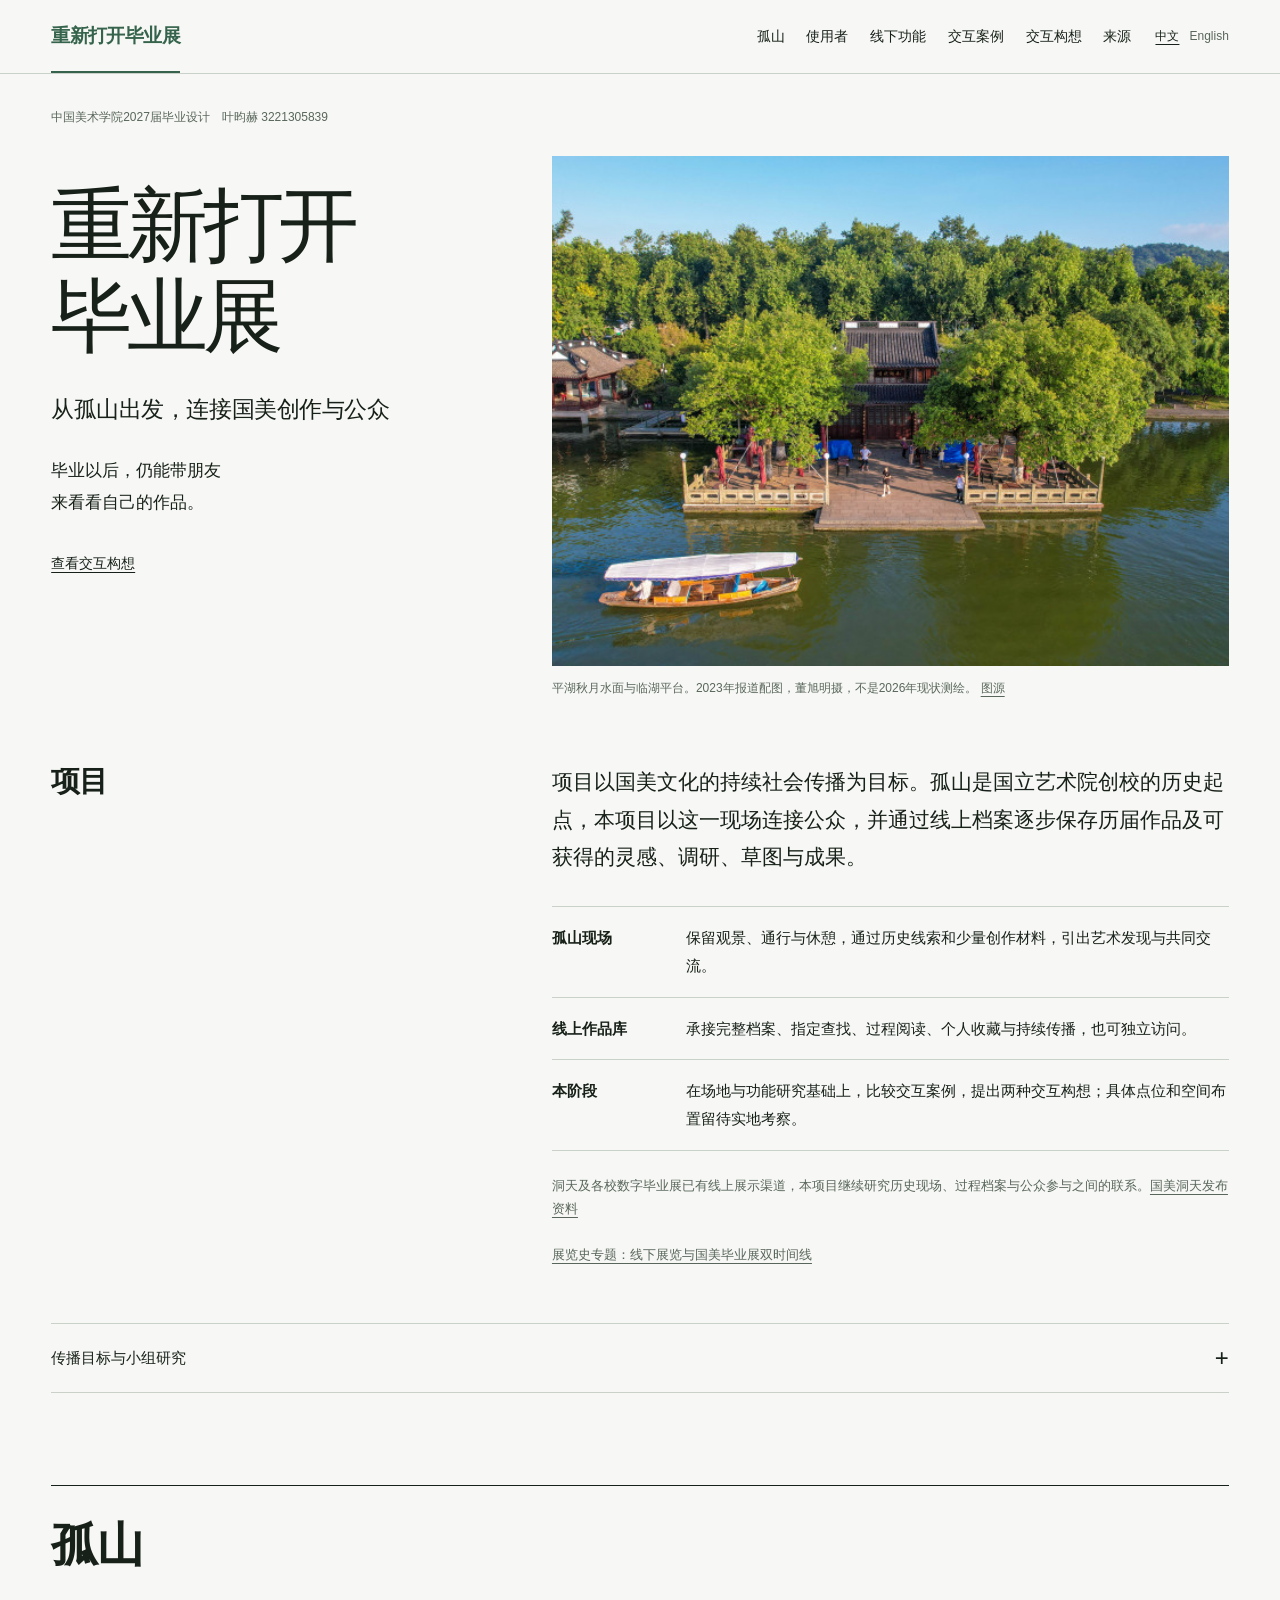
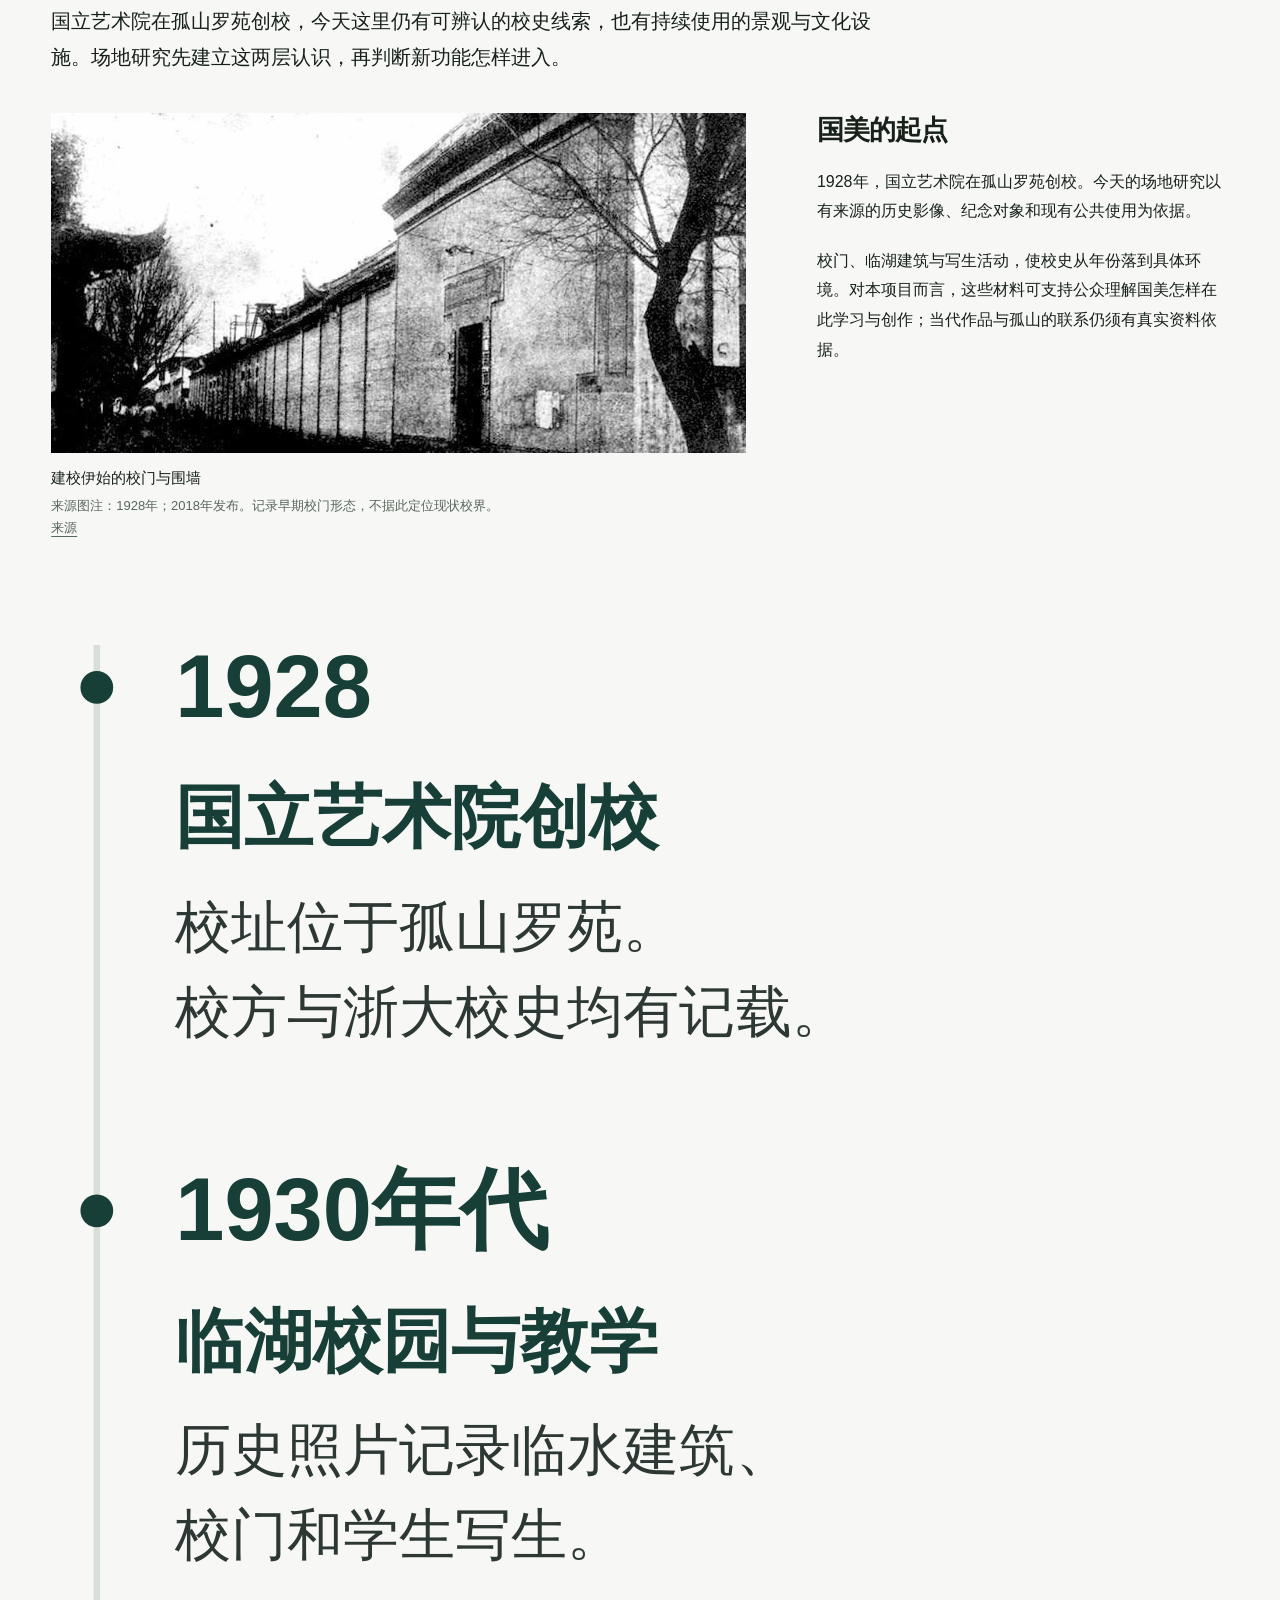
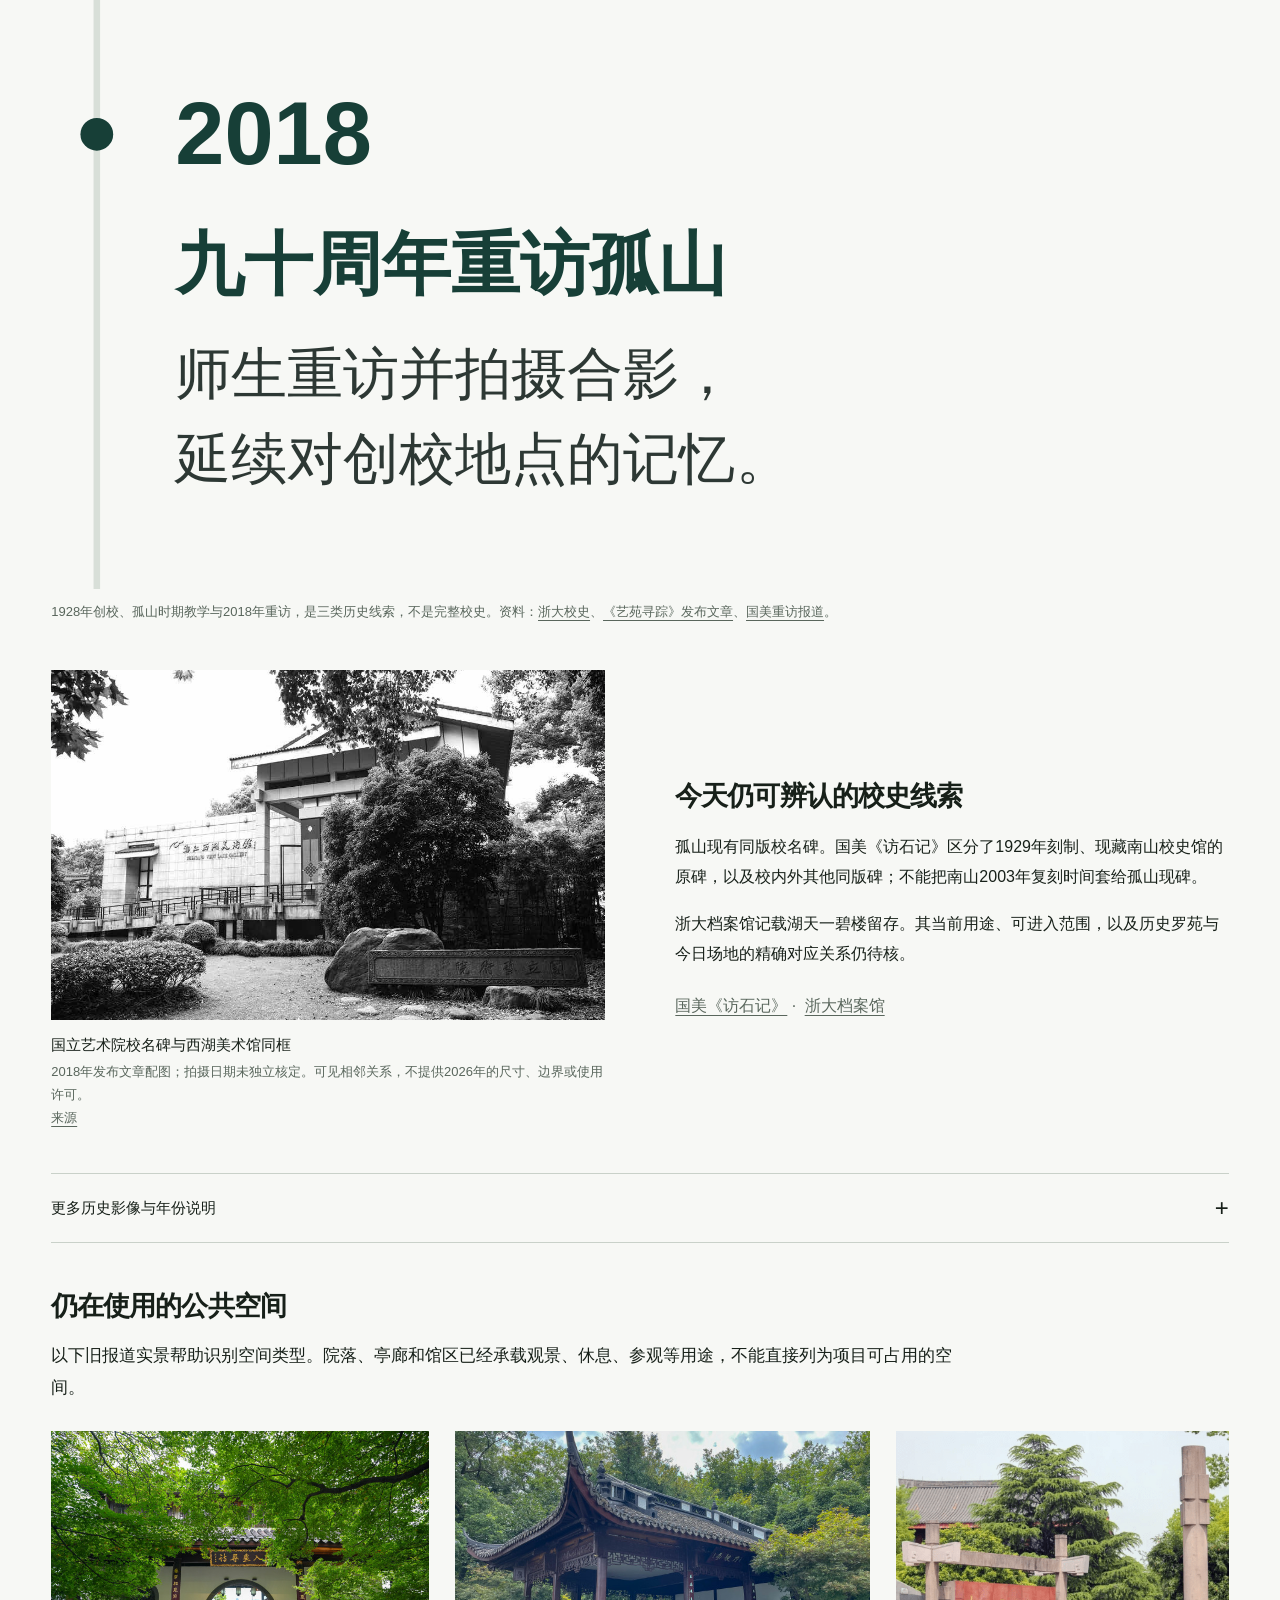
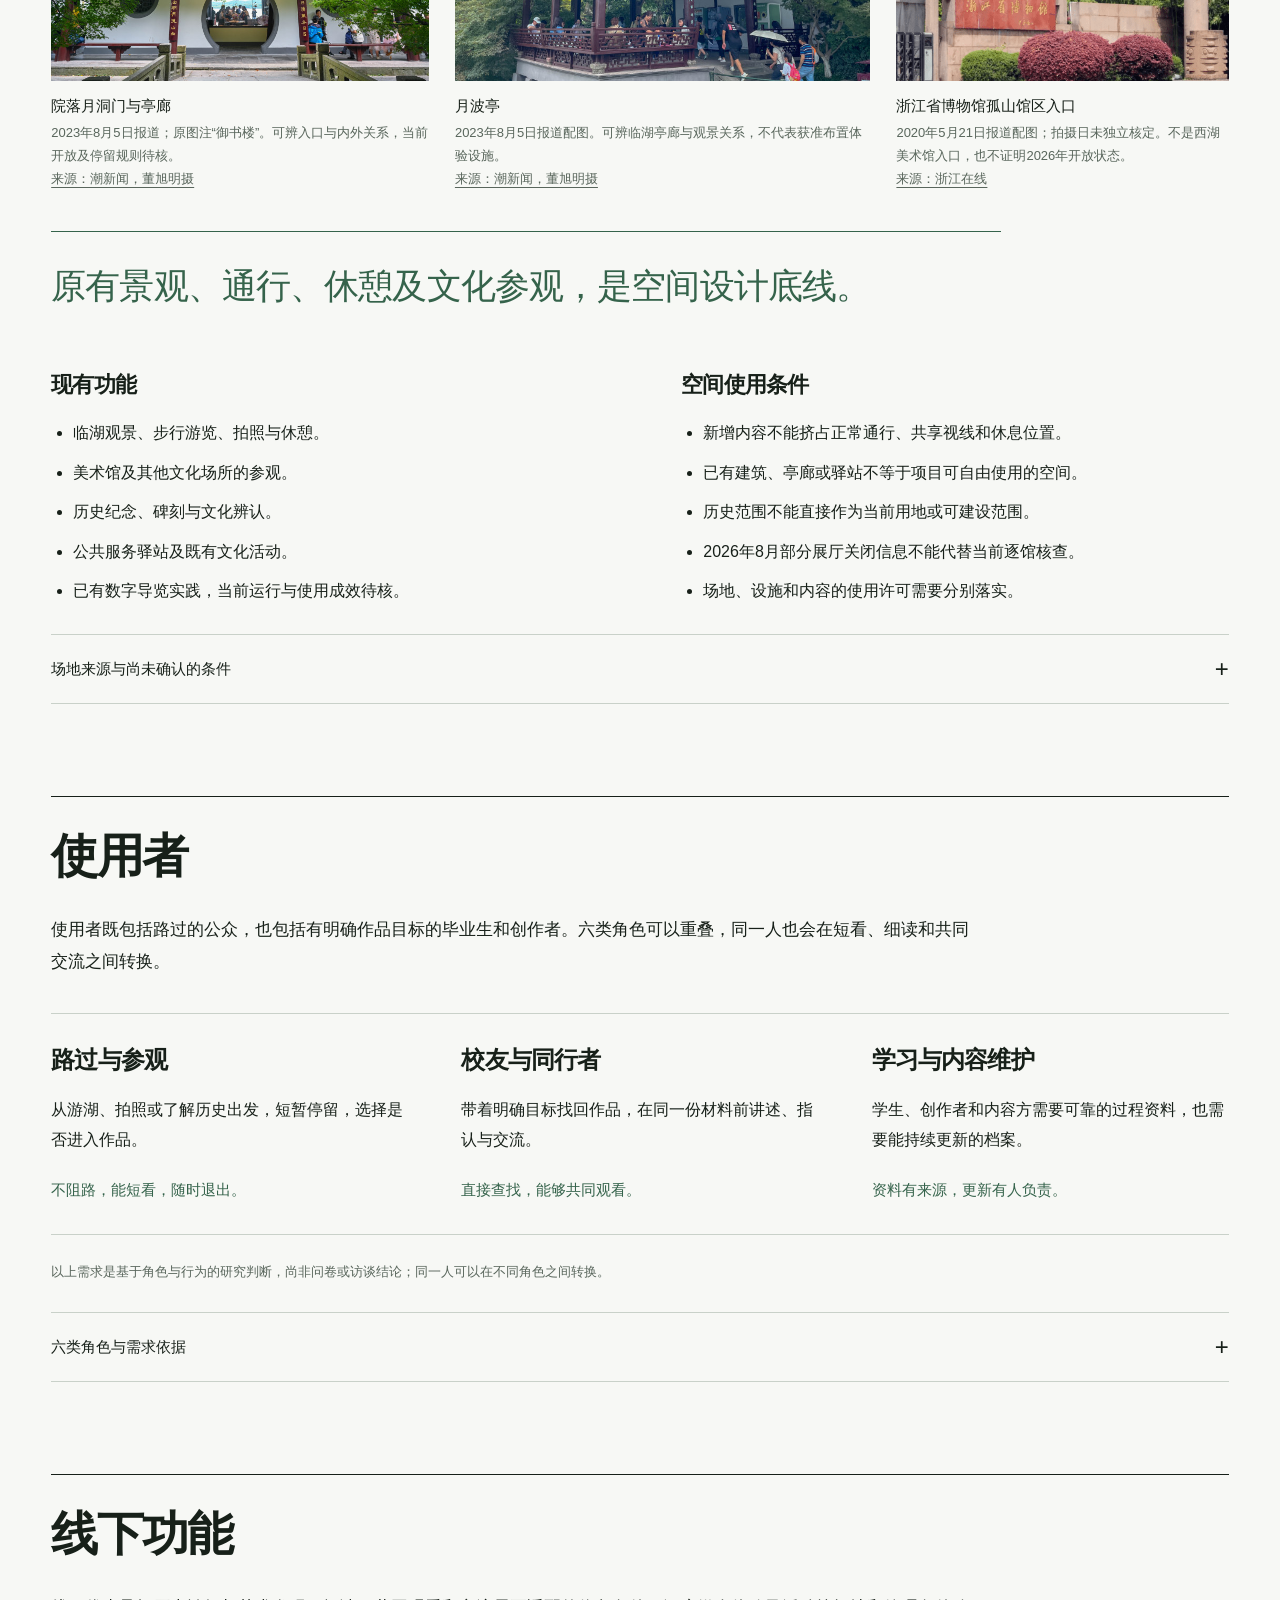
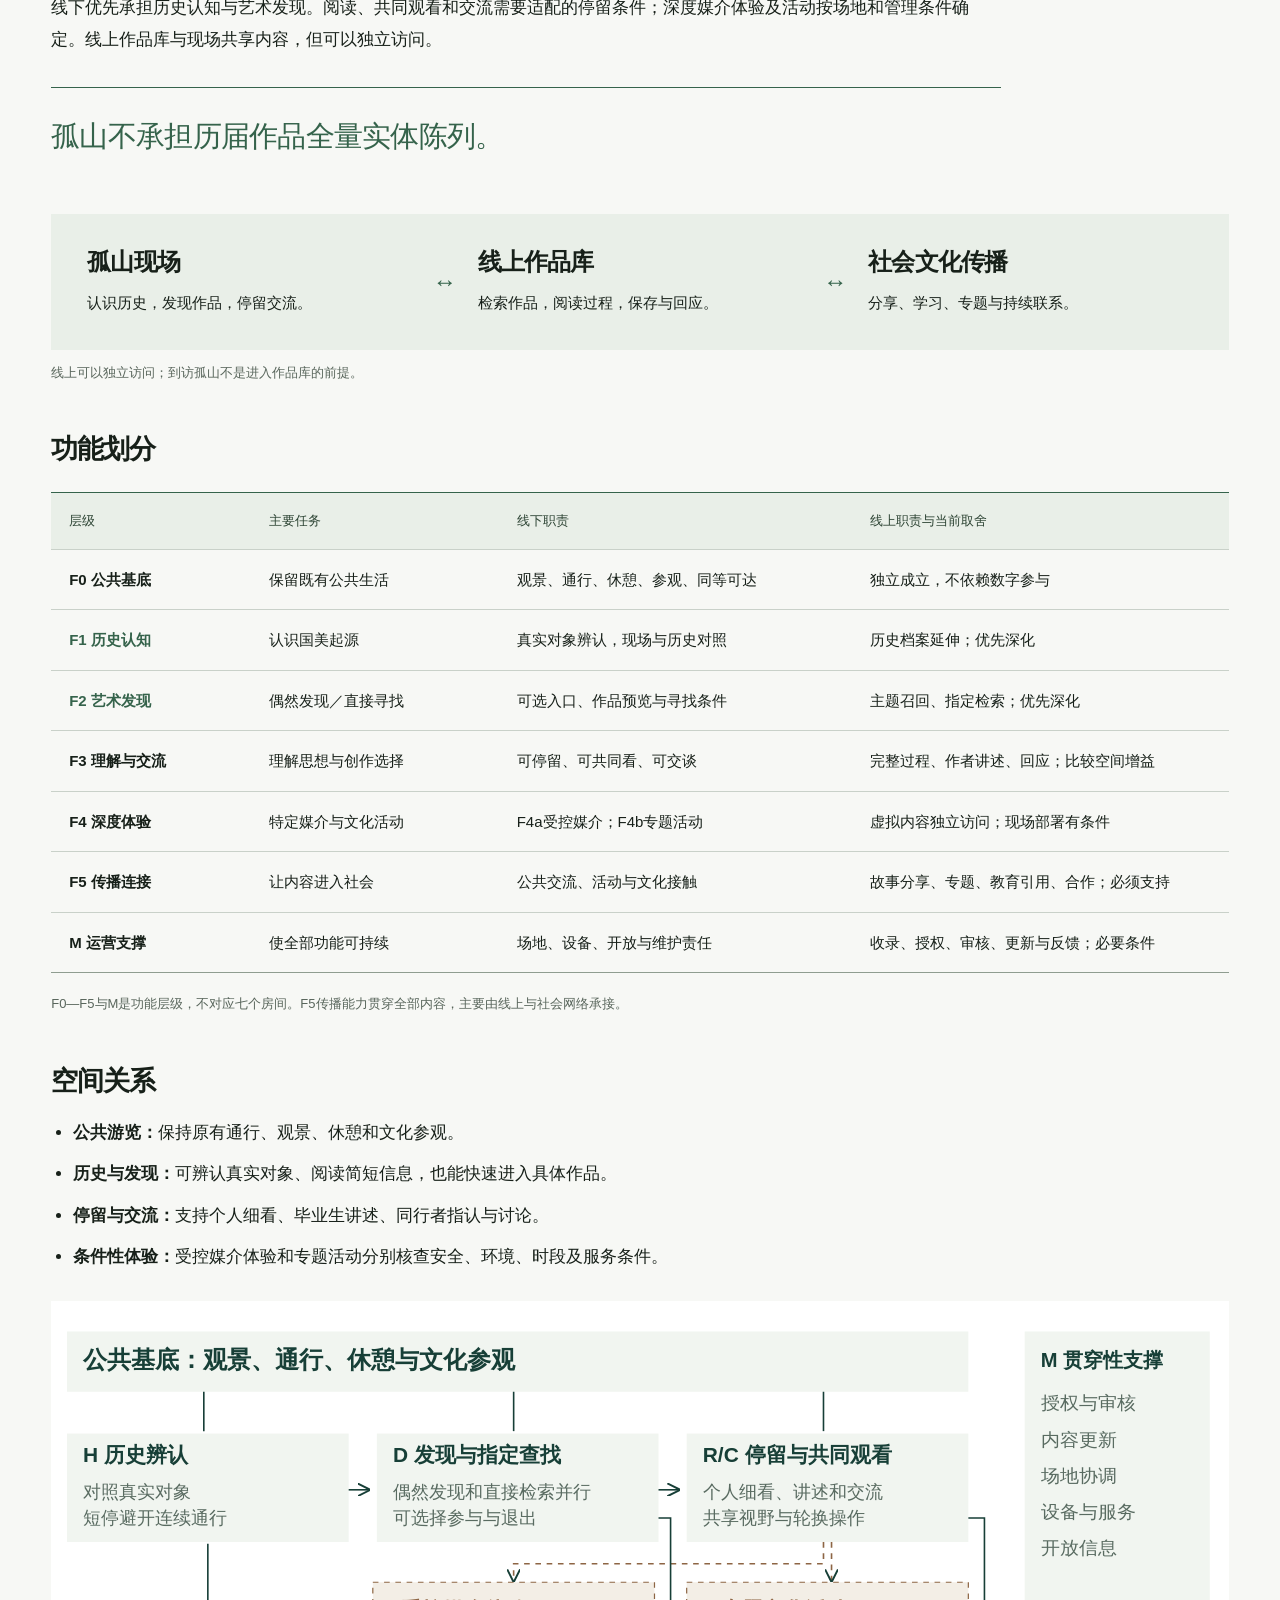
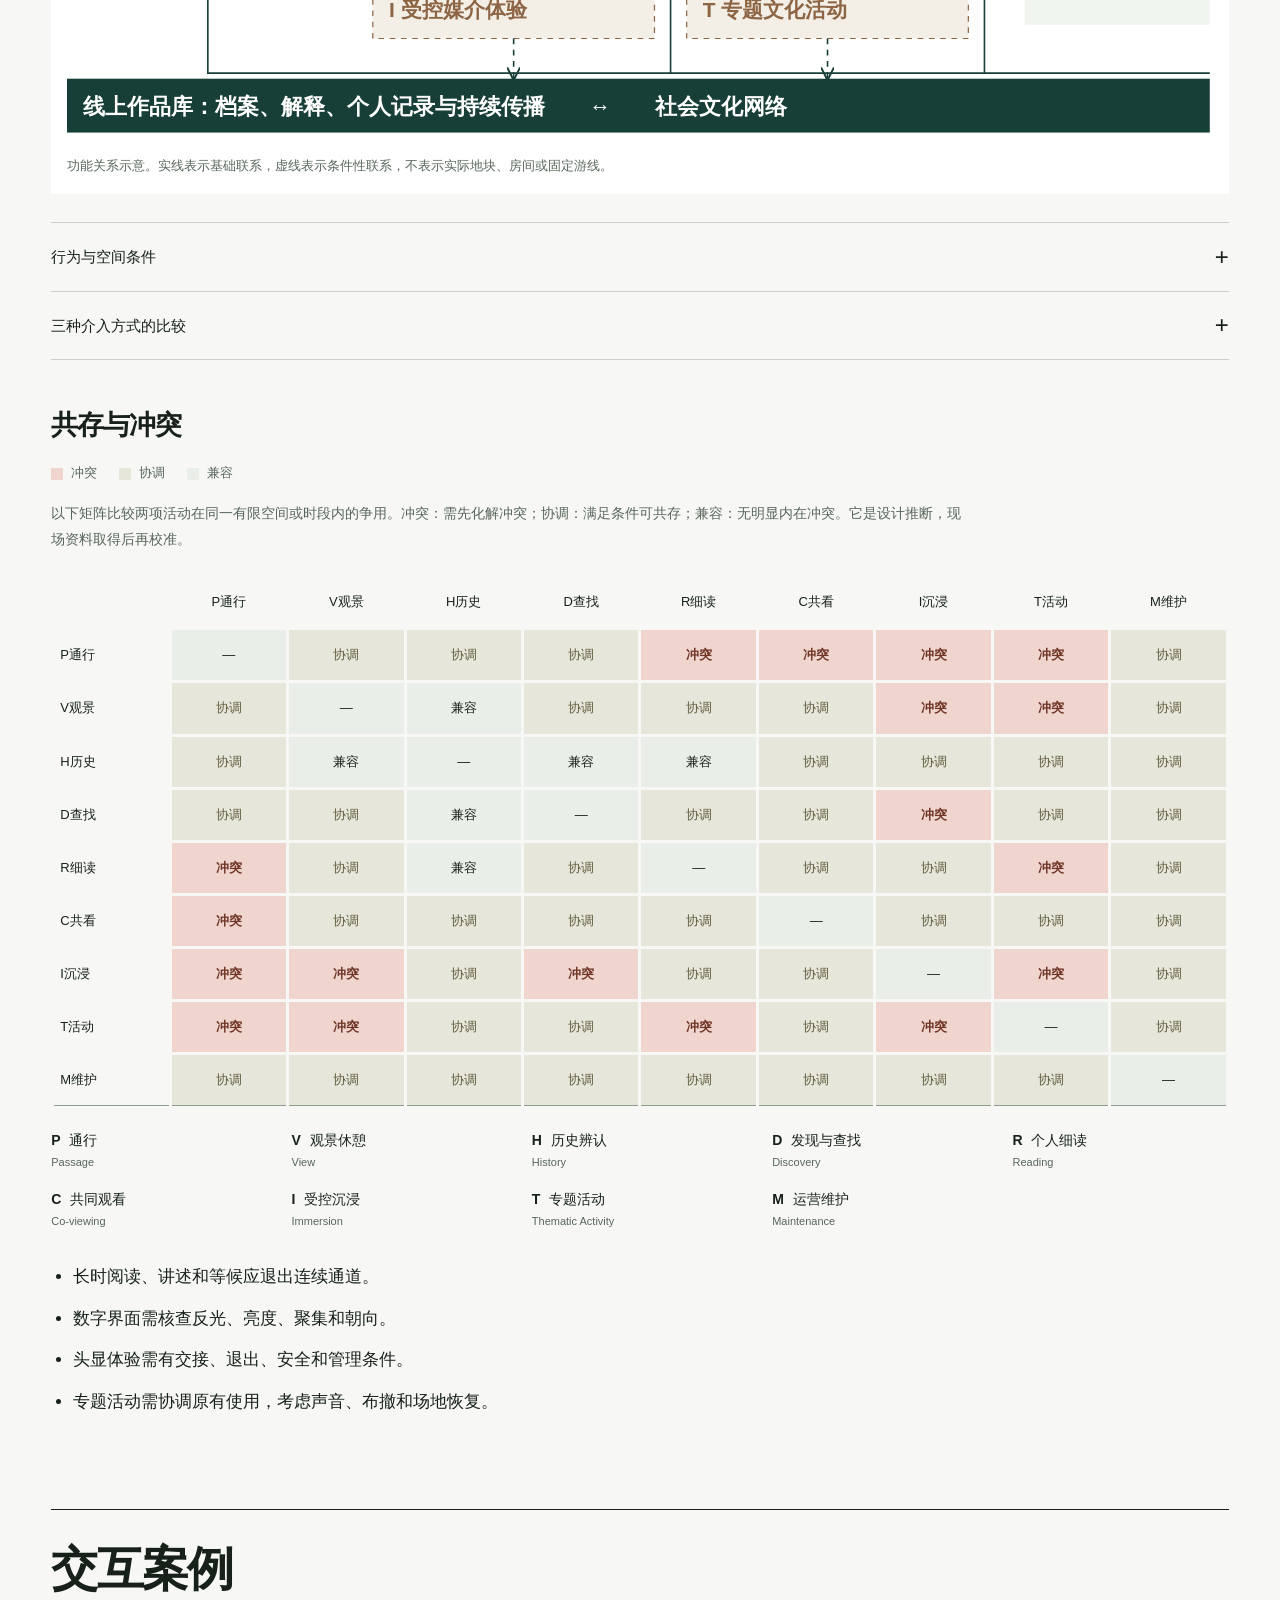
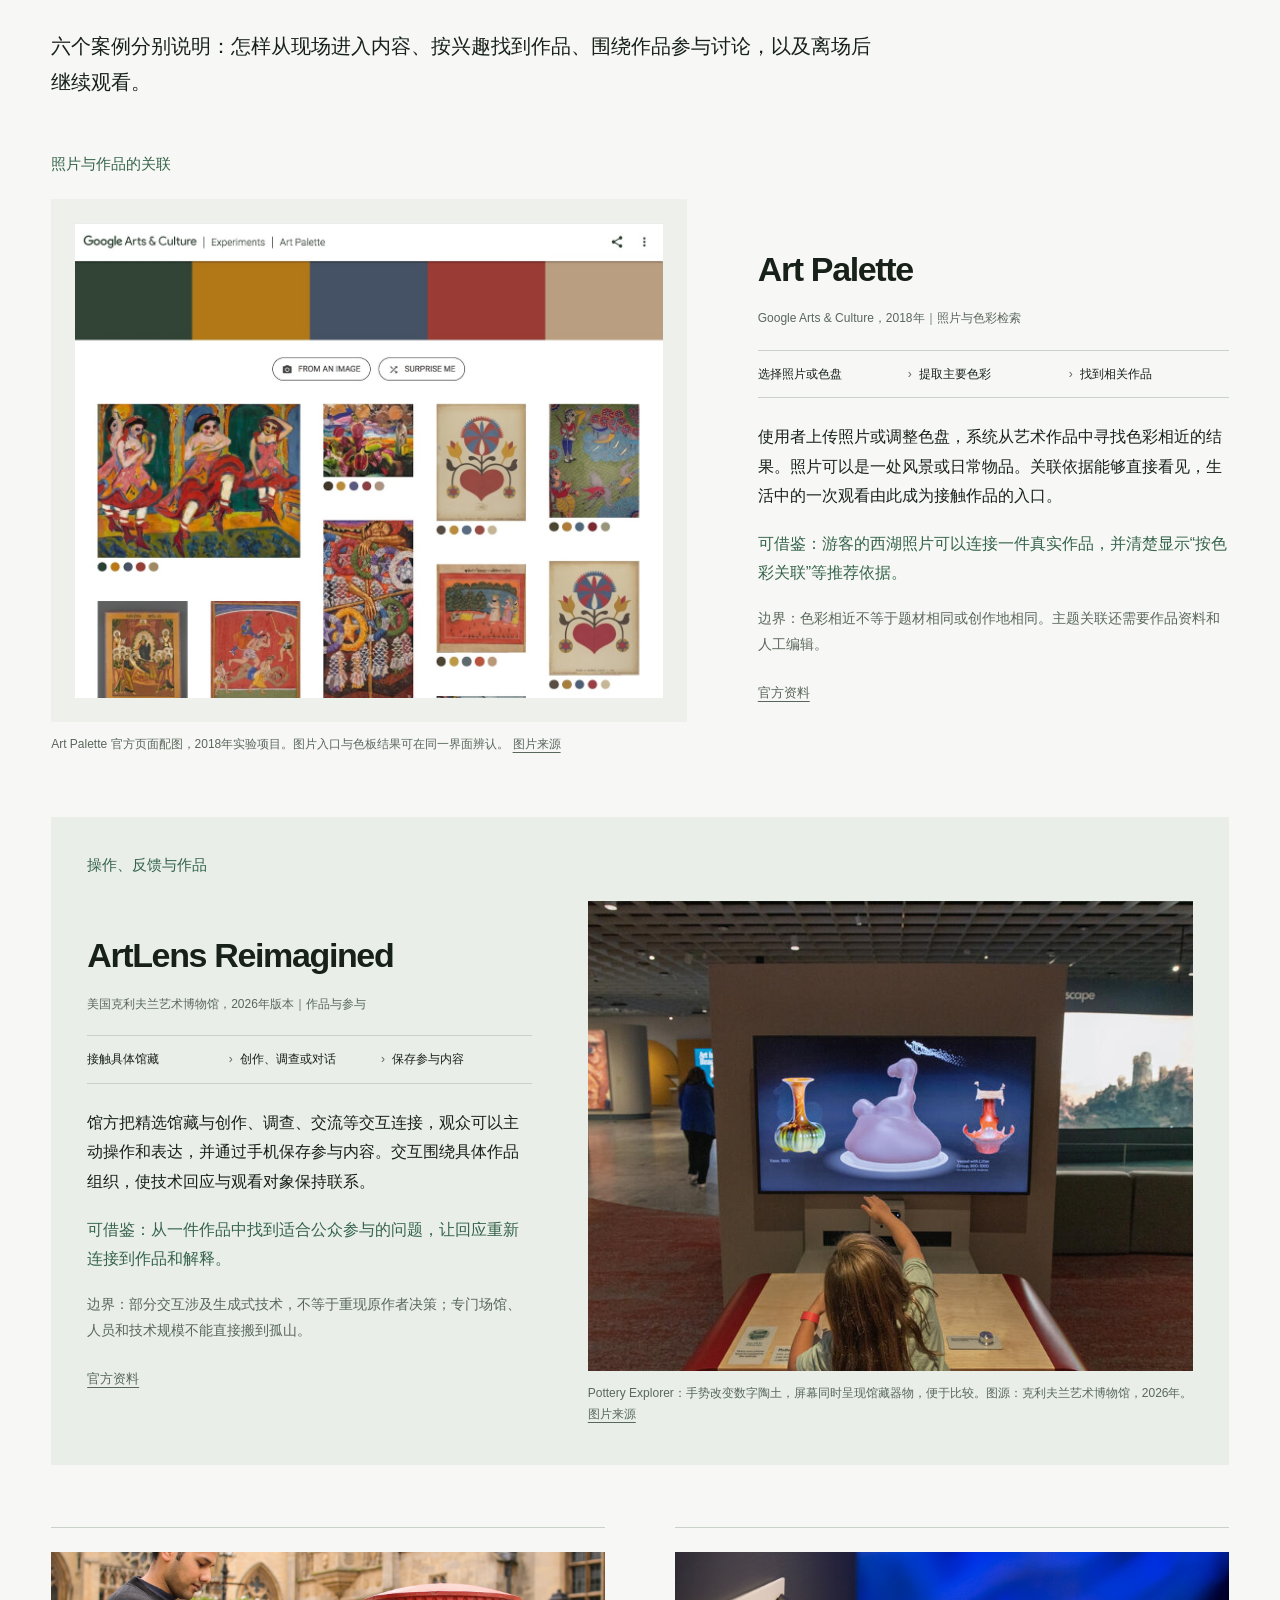
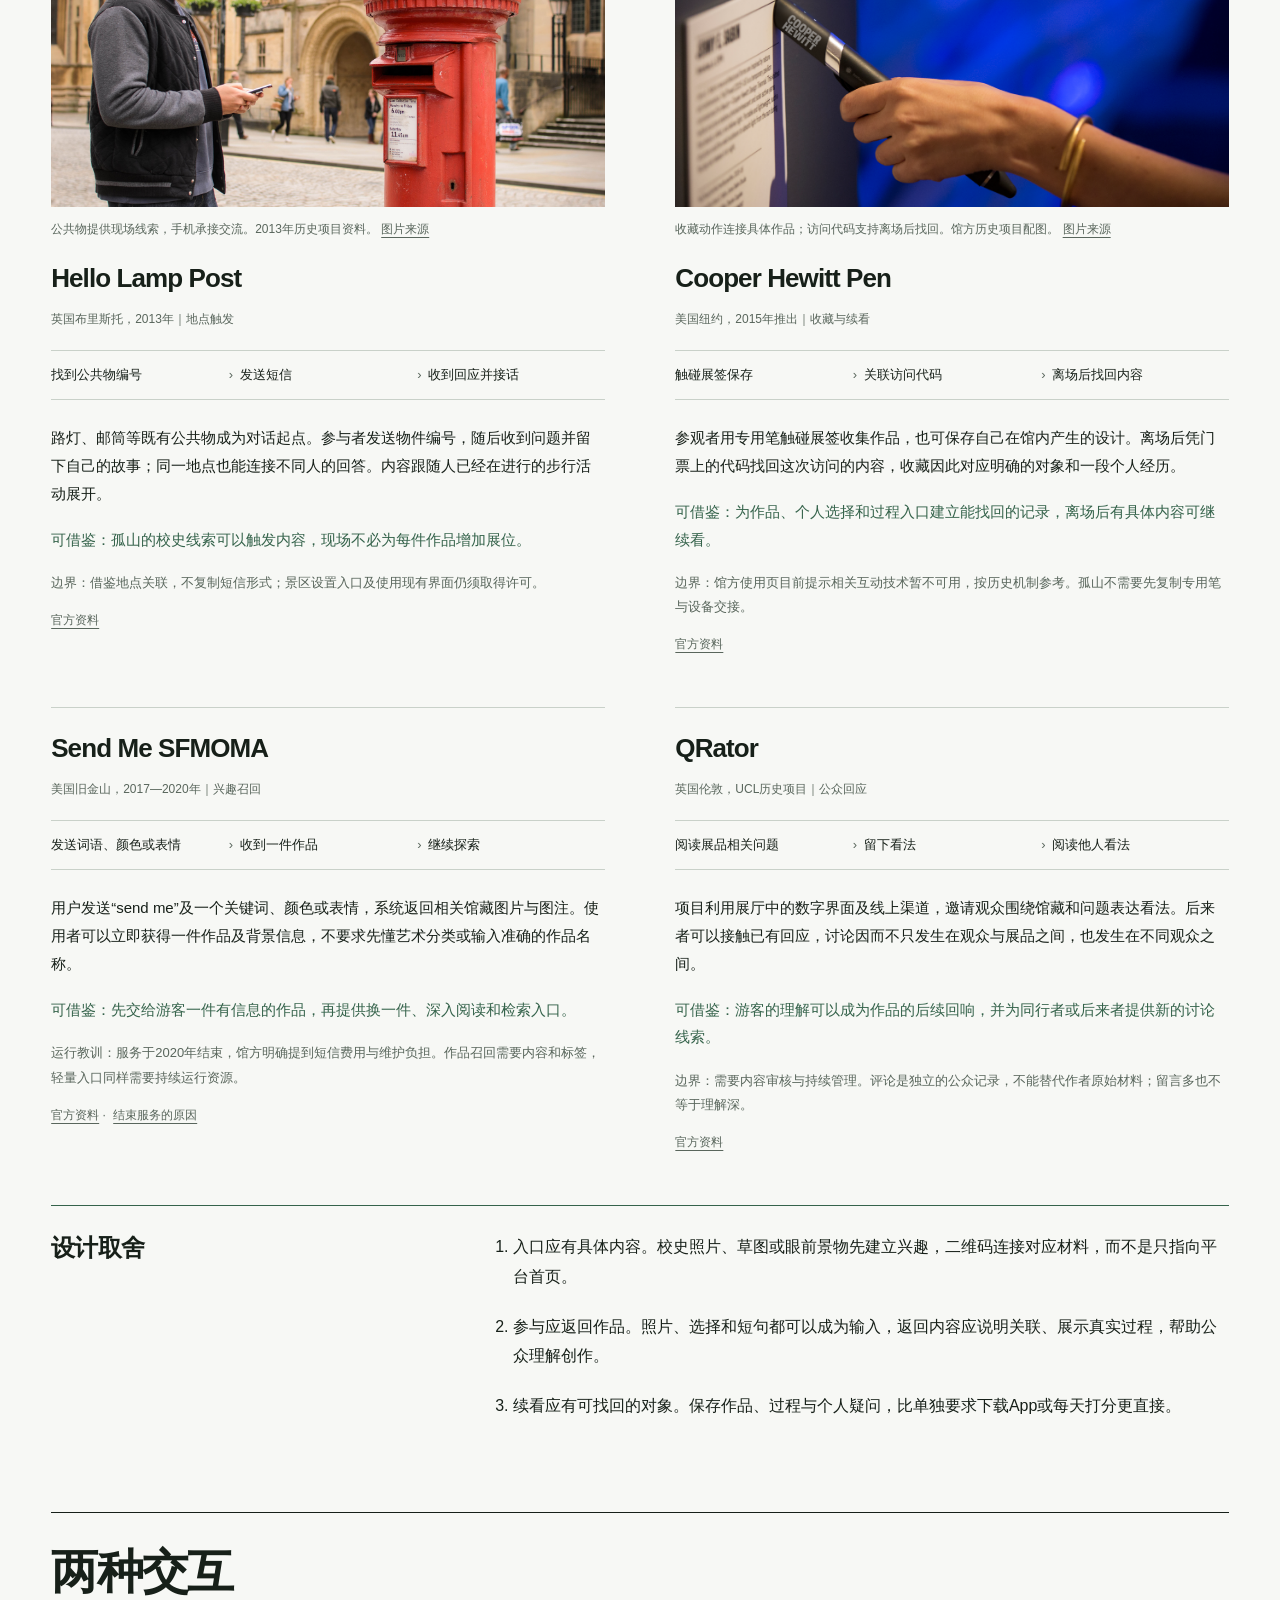
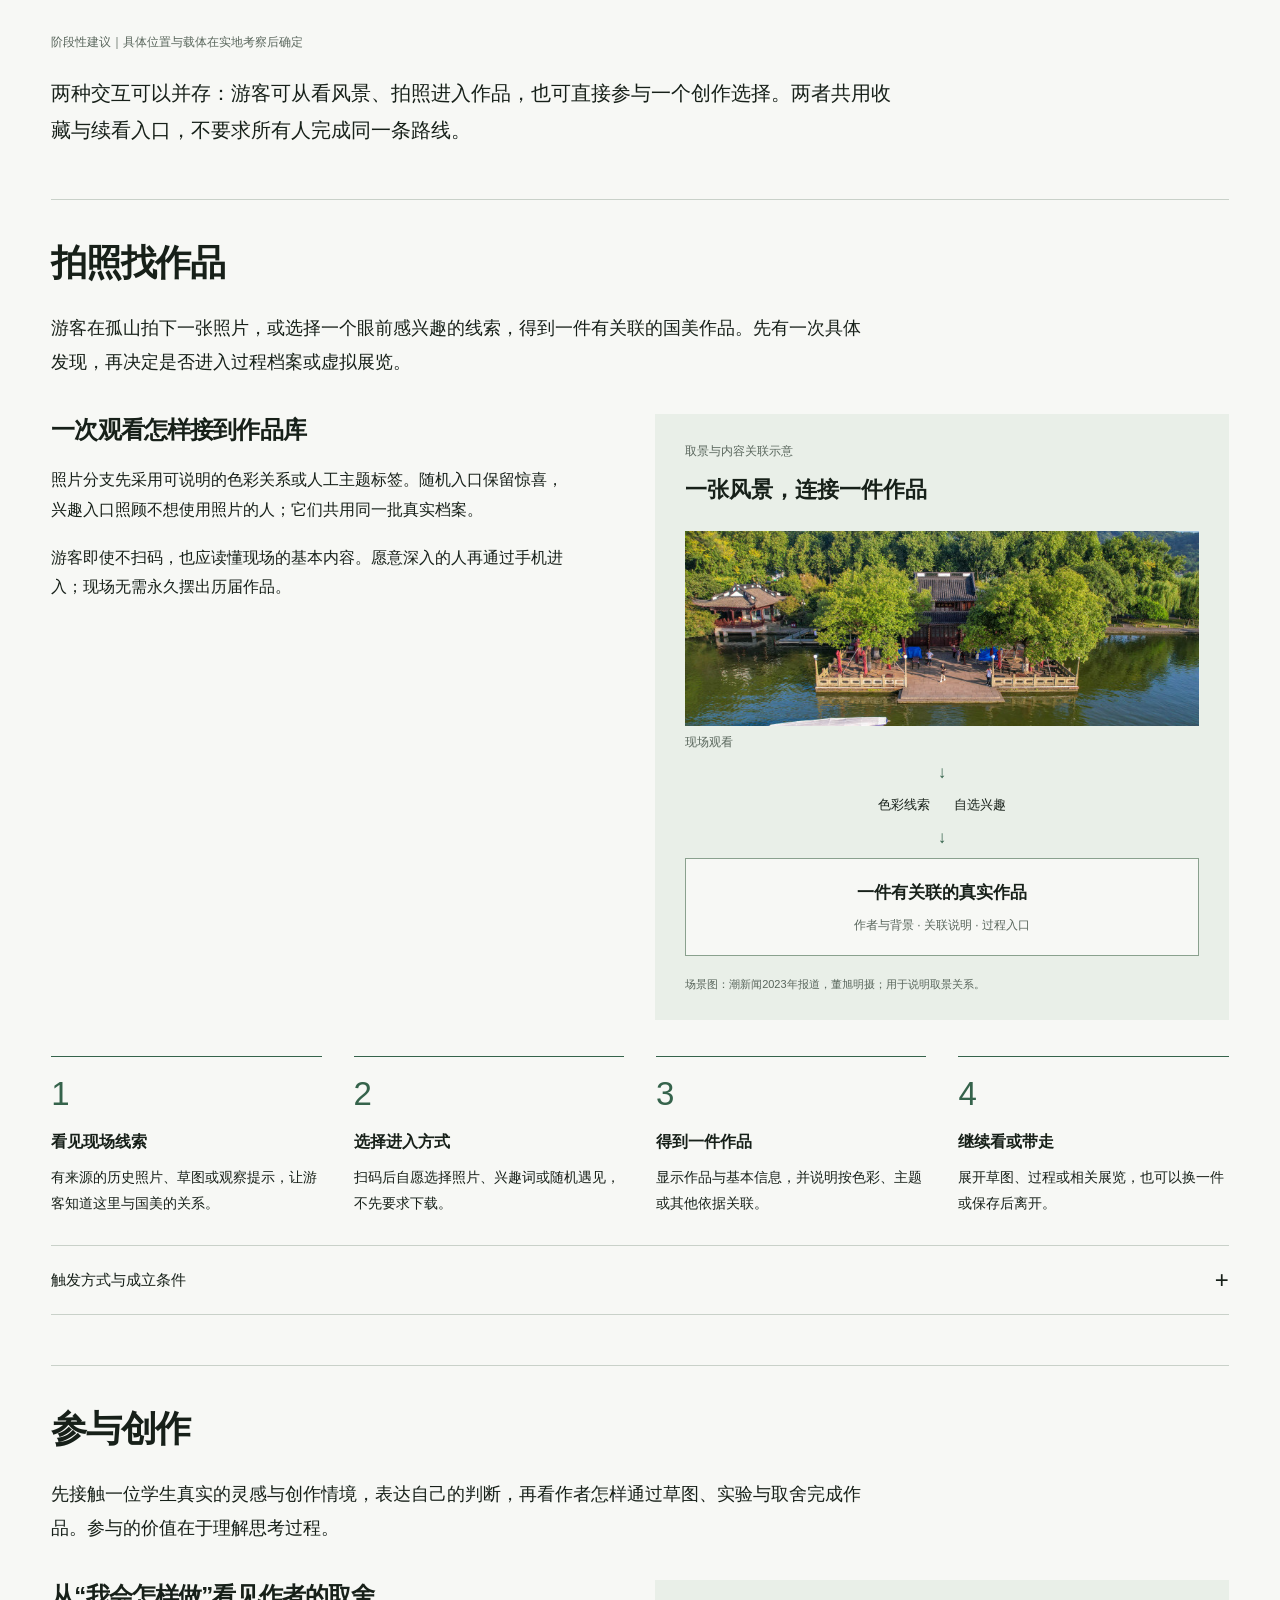
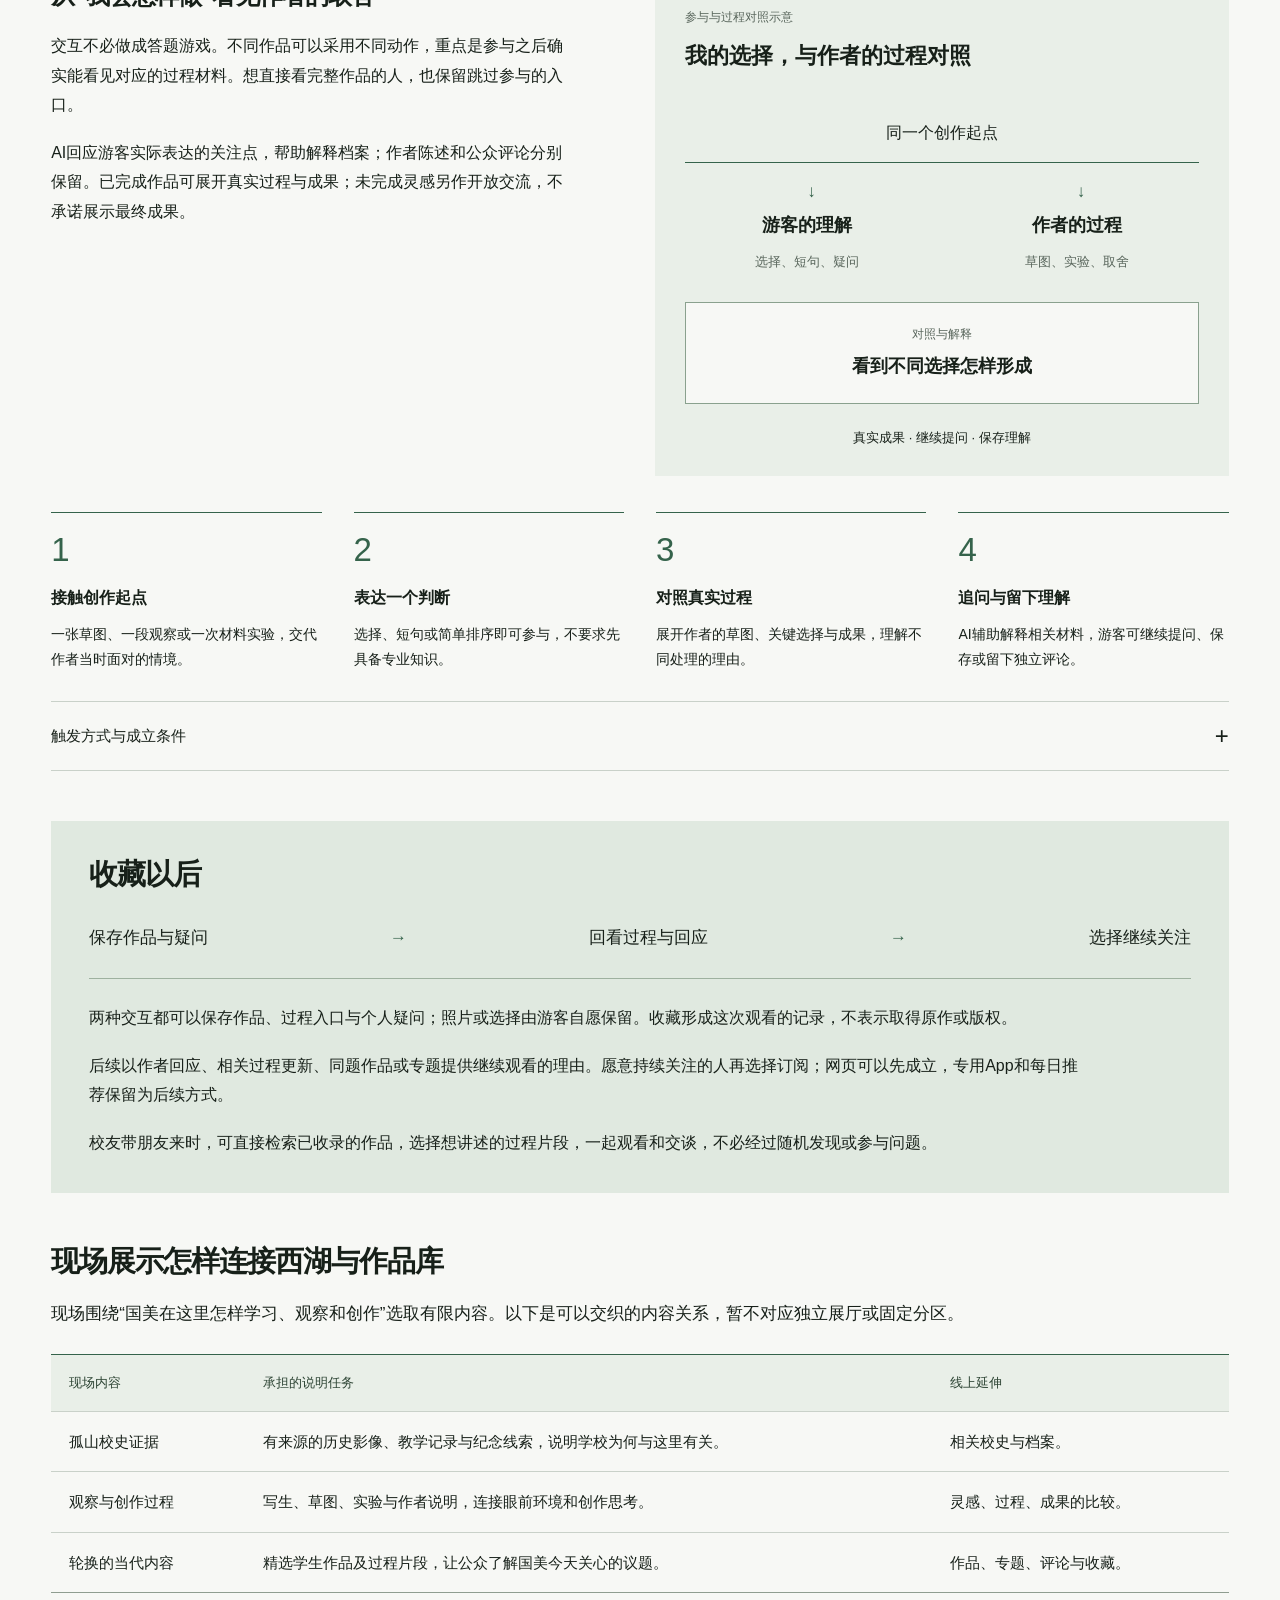
==== commit c930cb15: "Publish exhibition history and CAA graduation timeline" ====
--- a/docs/index.html
+++ b/docs/index.html
@@ -7,6 +7,7 @@
 <div><dt>本阶段</dt><dd>在场地与功能研究基础上，比较交互案例，提出两种交互构想；具体点位和空间布置留待实地考察。</dd></div>
 </dl>
 <p class="source">洞天及各校数字毕业展已有线上展示渠道，本项目继续研究历史现场、过程档案与公众参与之间的联系。<a href="https://en.caa.edu.cn/info/1111/2925.htm" target="_blank" rel="noopener">国美洞天发布资料</a></p>
+<p class="source"><a href="exhibition-timeline/">展览史专题：线下展览与国美毕业展双时间线</a></p>
 </div></div><details class="research-detail"><summary>传播目标与小组研究</summary><div class="detail-content"><figure class="diagram"><picture><source media="(max-width: 580px)" srcset="assets/diagrams/cultural_reach_mobile.svg"><img src="assets/diagrams/cultural_reach.svg" alt="触达、理解、扩散与社会连接是期望支持的四种作用，可以独立发生；实际影响仍需观察与验证。" loading="lazy"></source></picture><figcaption>触达、理解、扩散与社会连接是期望支持的四种作用，可以独立发生；实际影响仍需观察与验证。</figcaption></figure><details class="team-research"><summary>小组研究</summary><dl class="team">
 <div><dt>YT</dt><dd>创意延续、未完成作品、作者成长，以及艺术在人之间的传播。</dd></div>
 <div><dt>WC</dt><dd>创作生命线、草图与过程、作品进入现实空间的可能性、历届作品虚拟展示。</dd></div>
